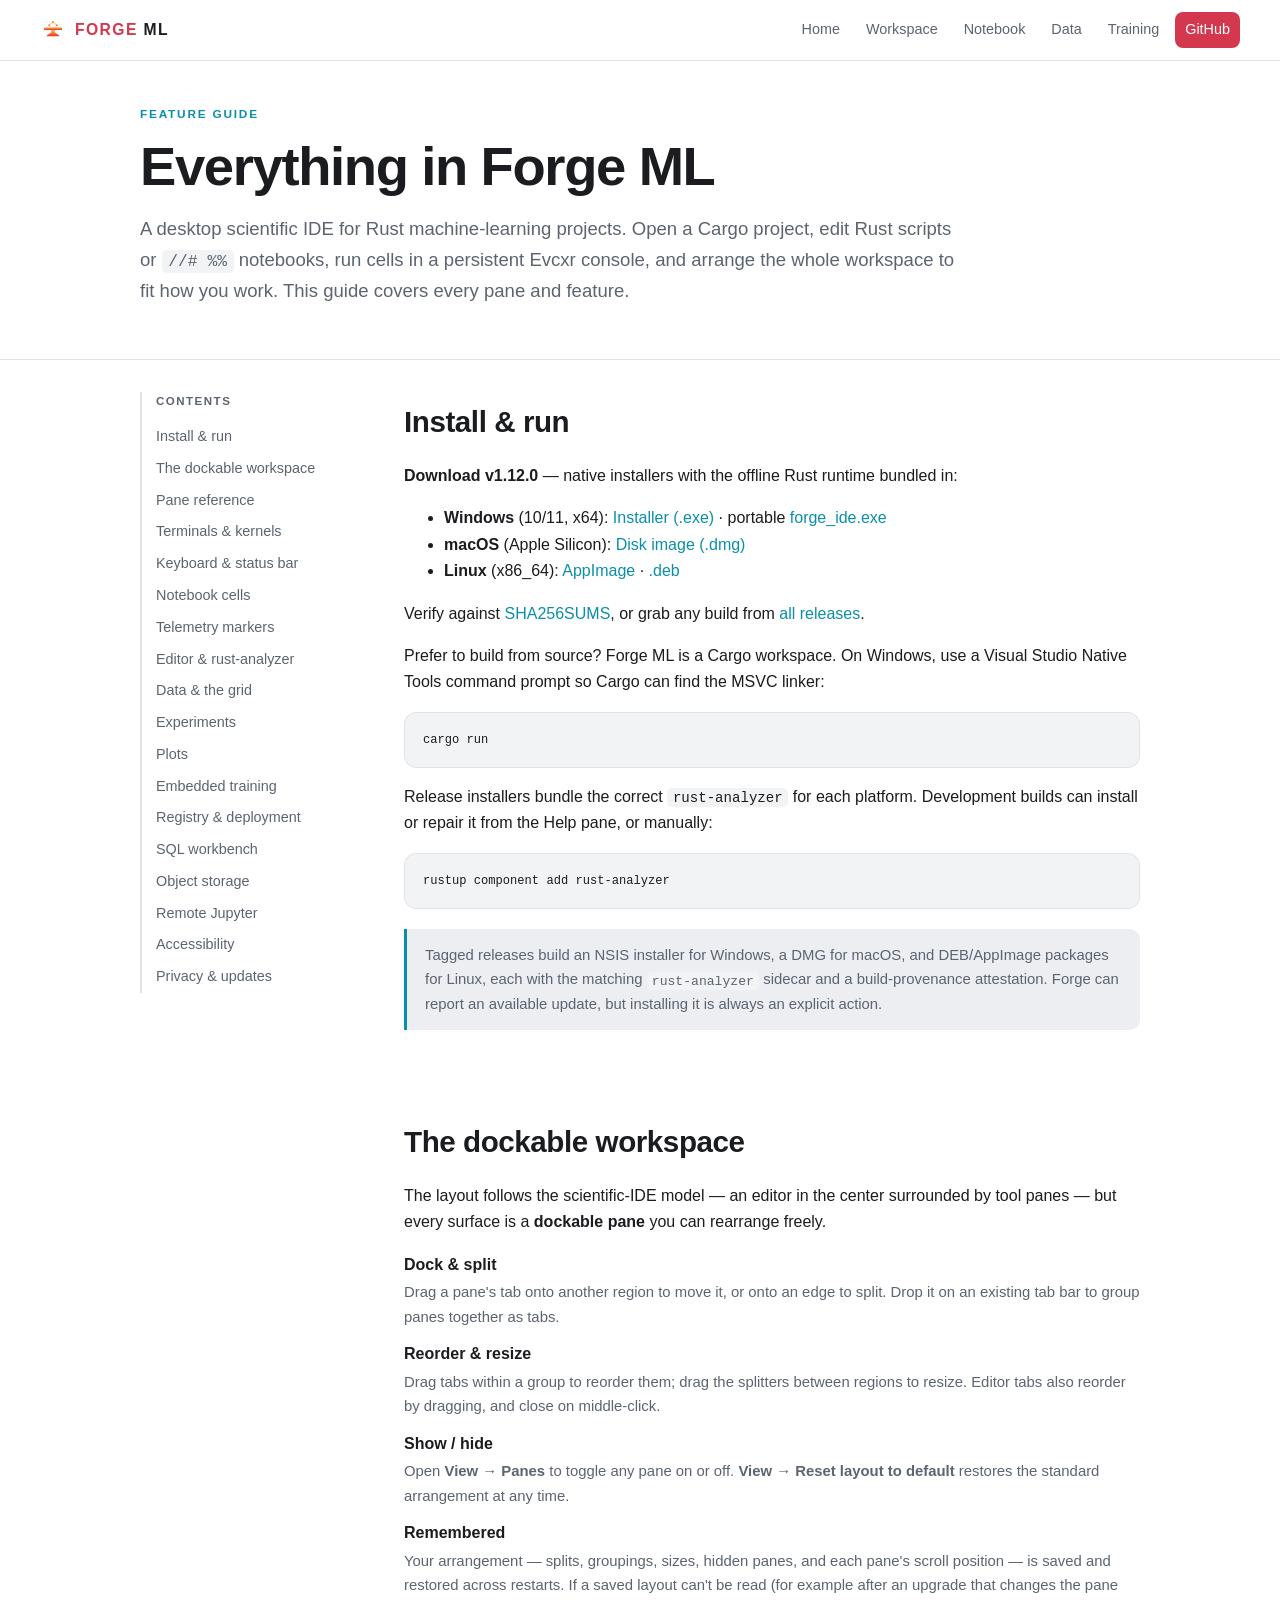
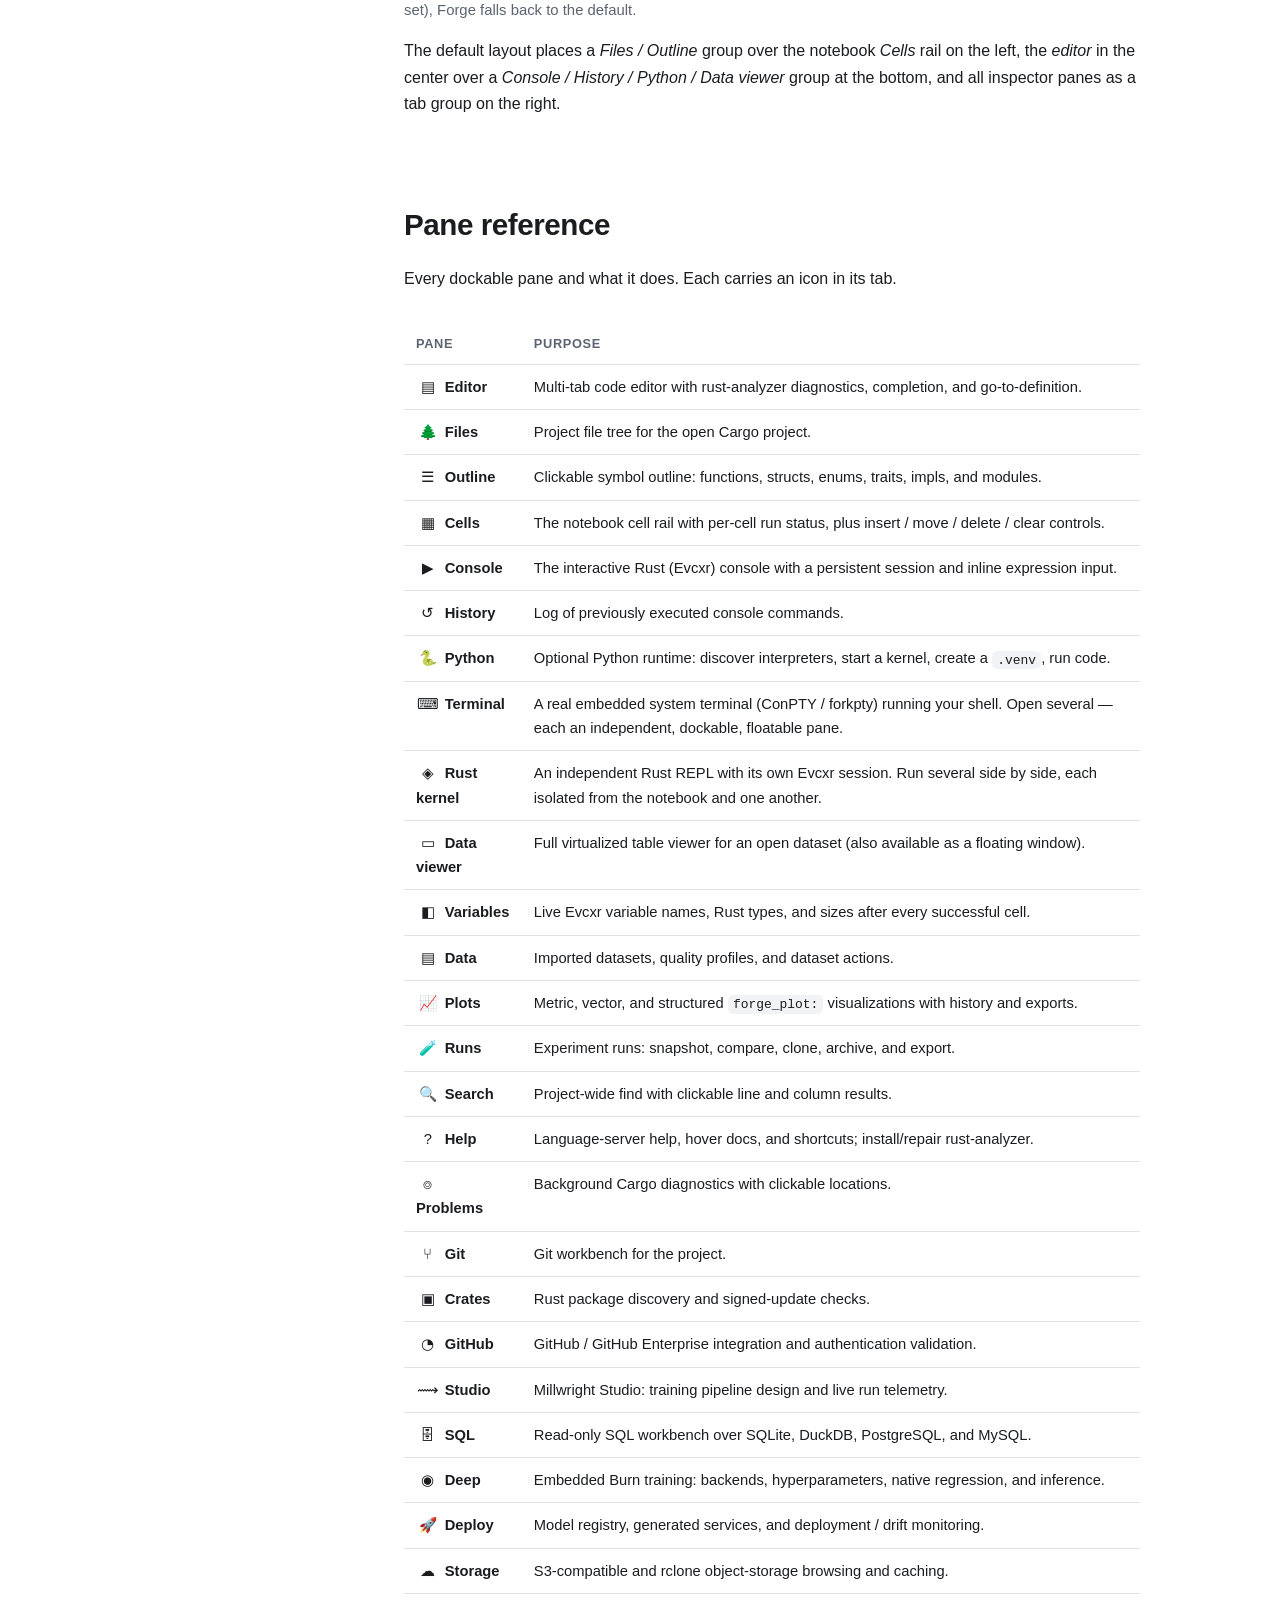
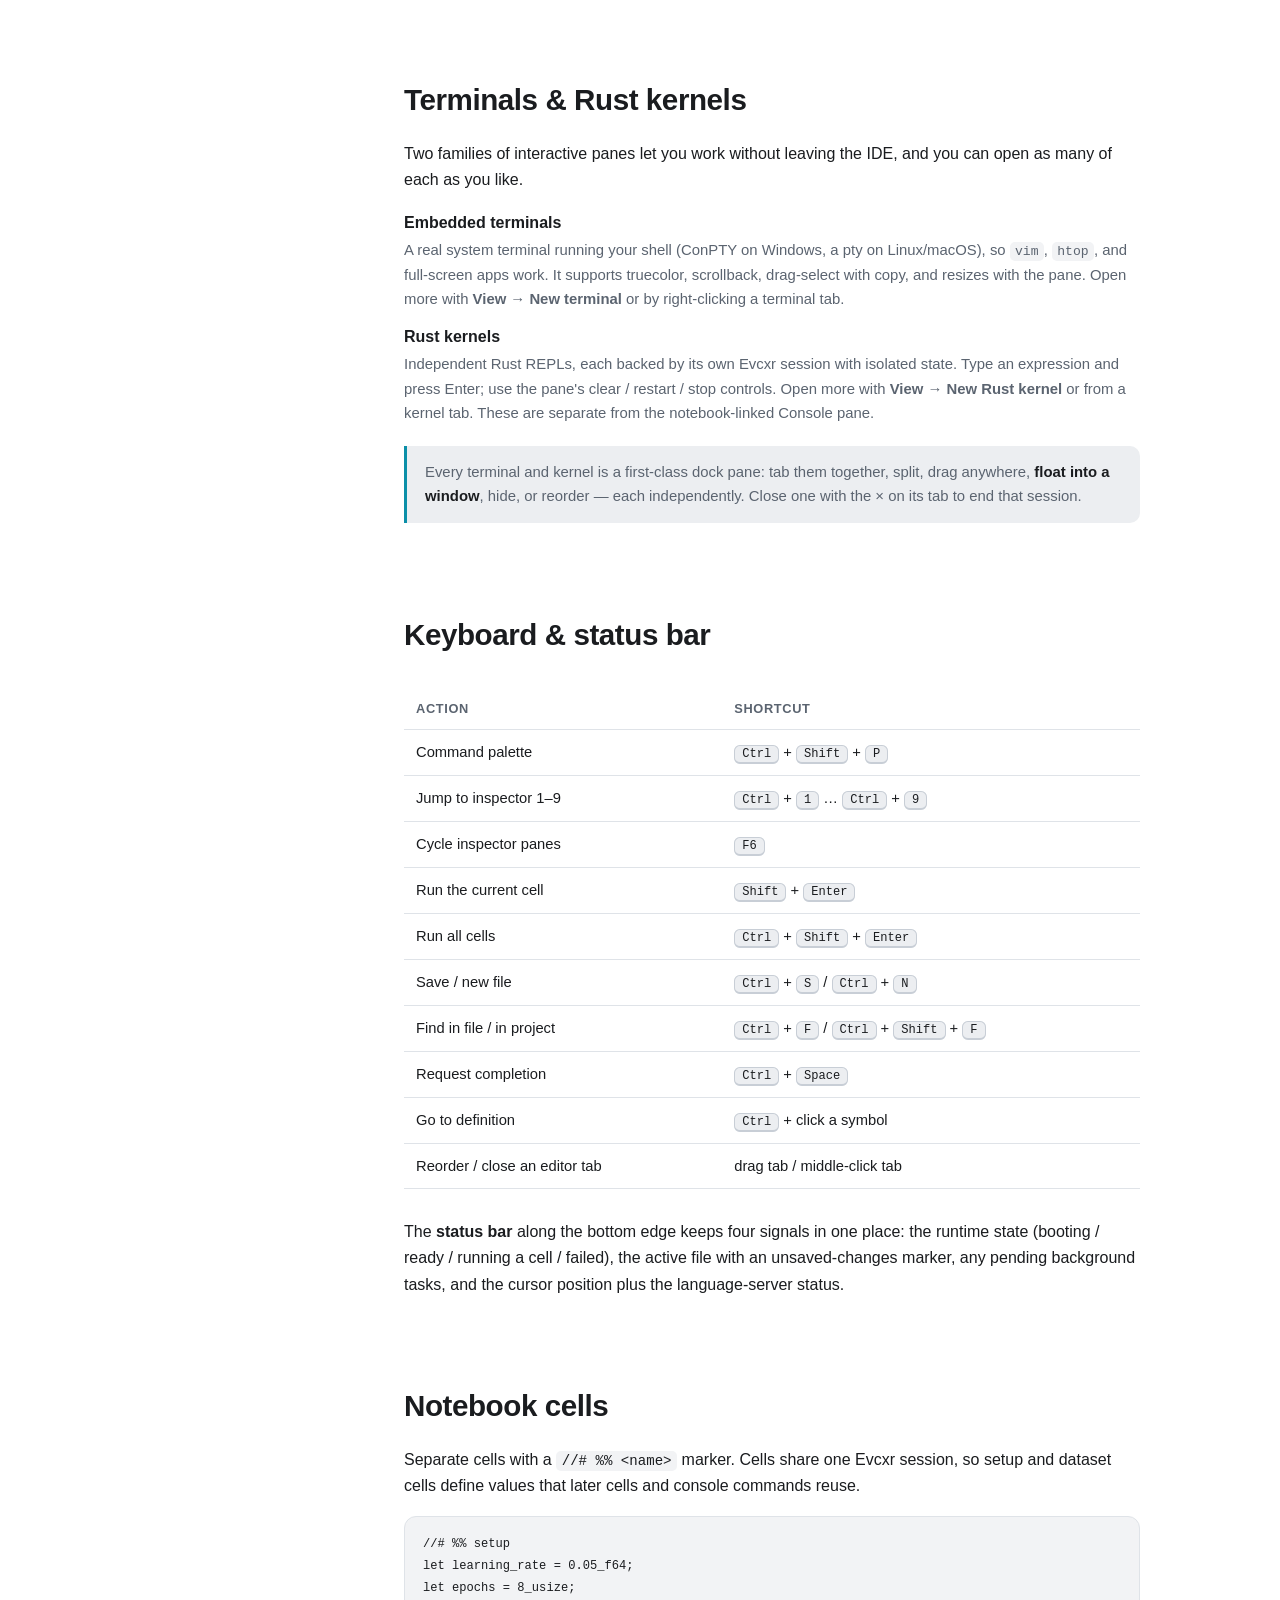
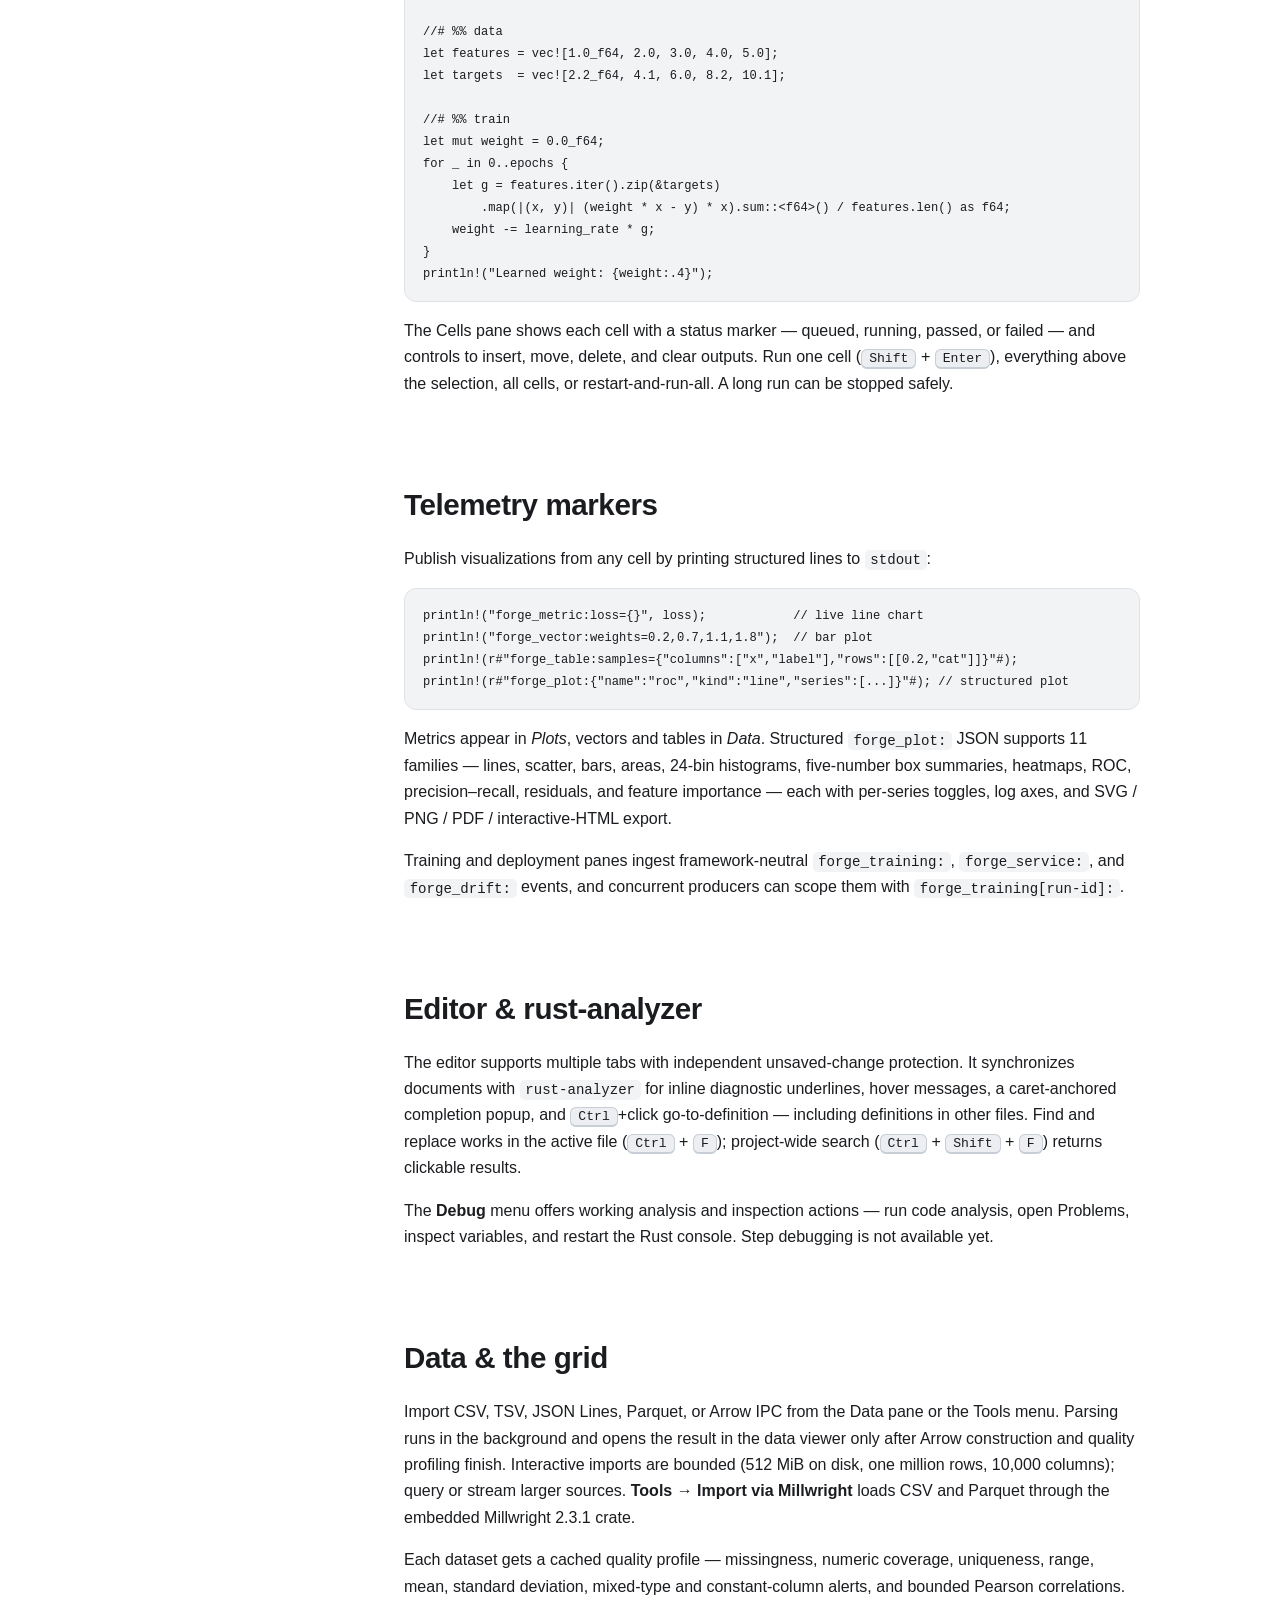
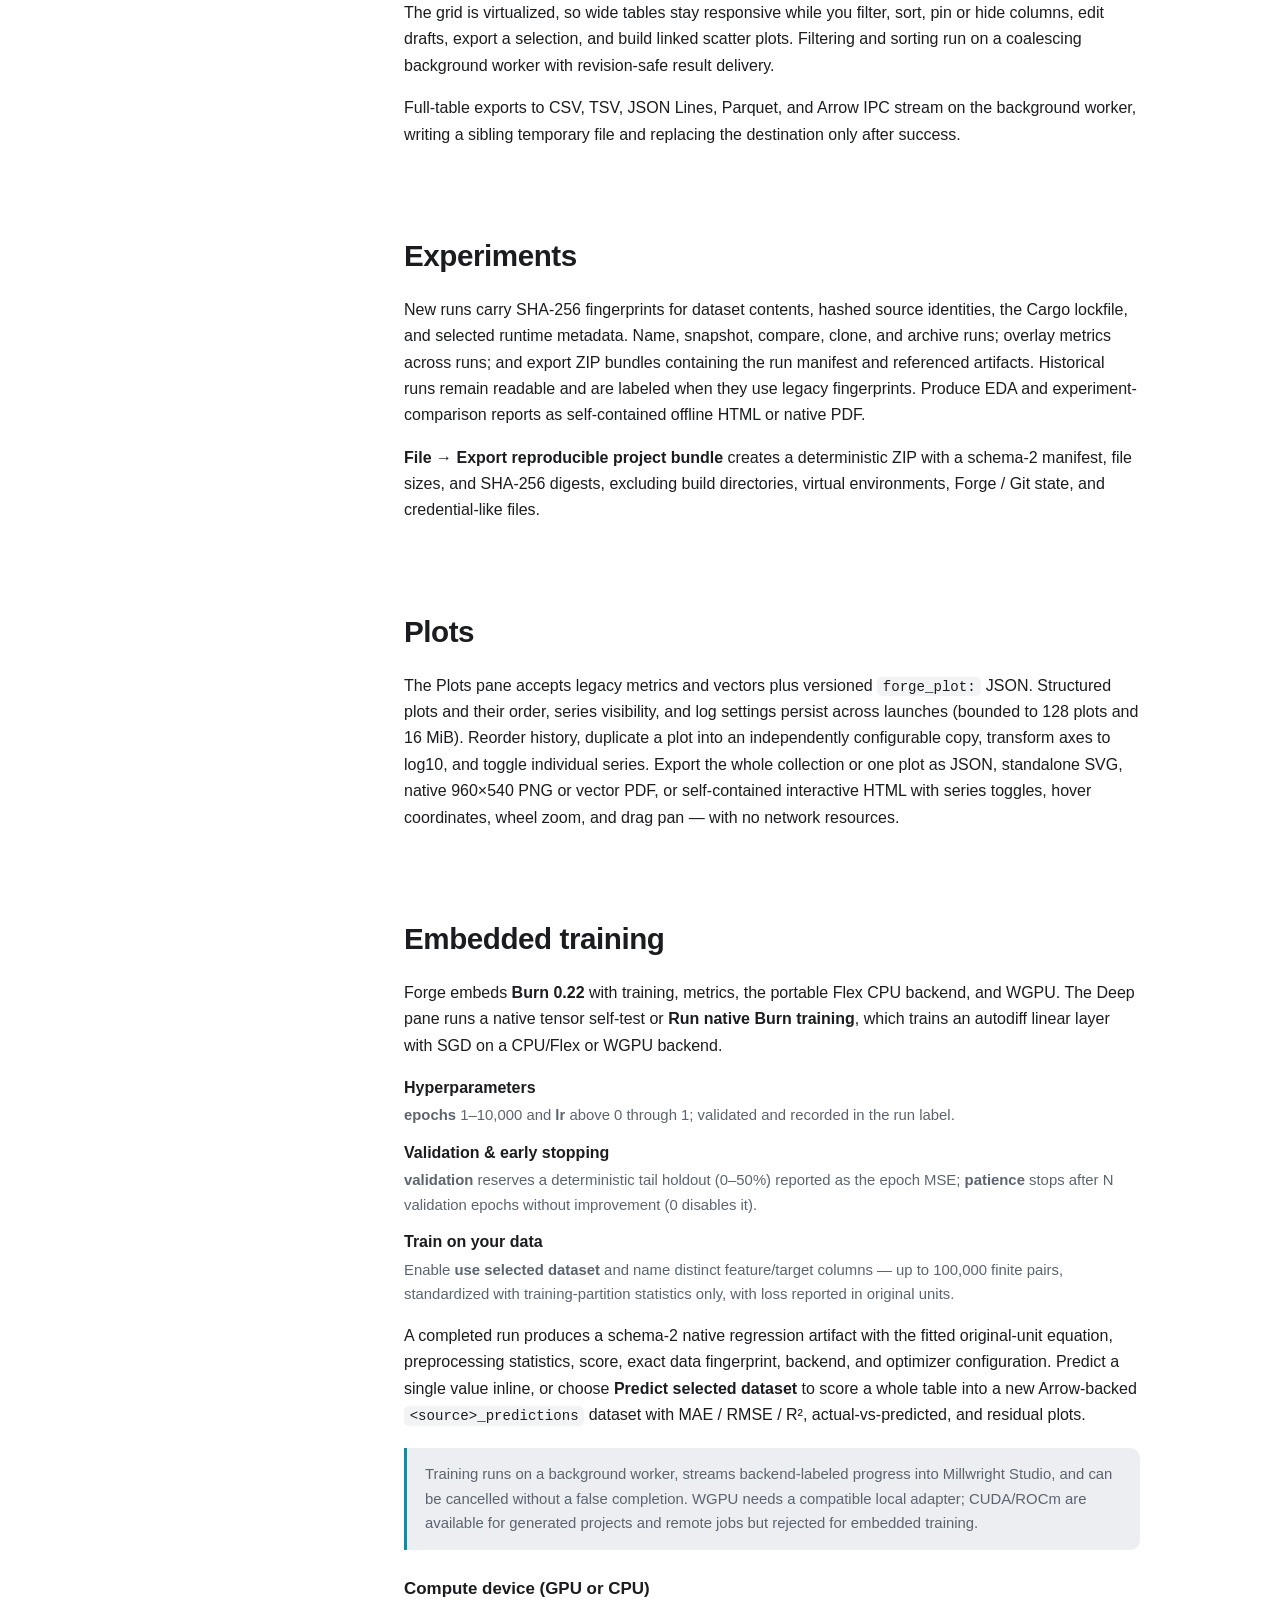
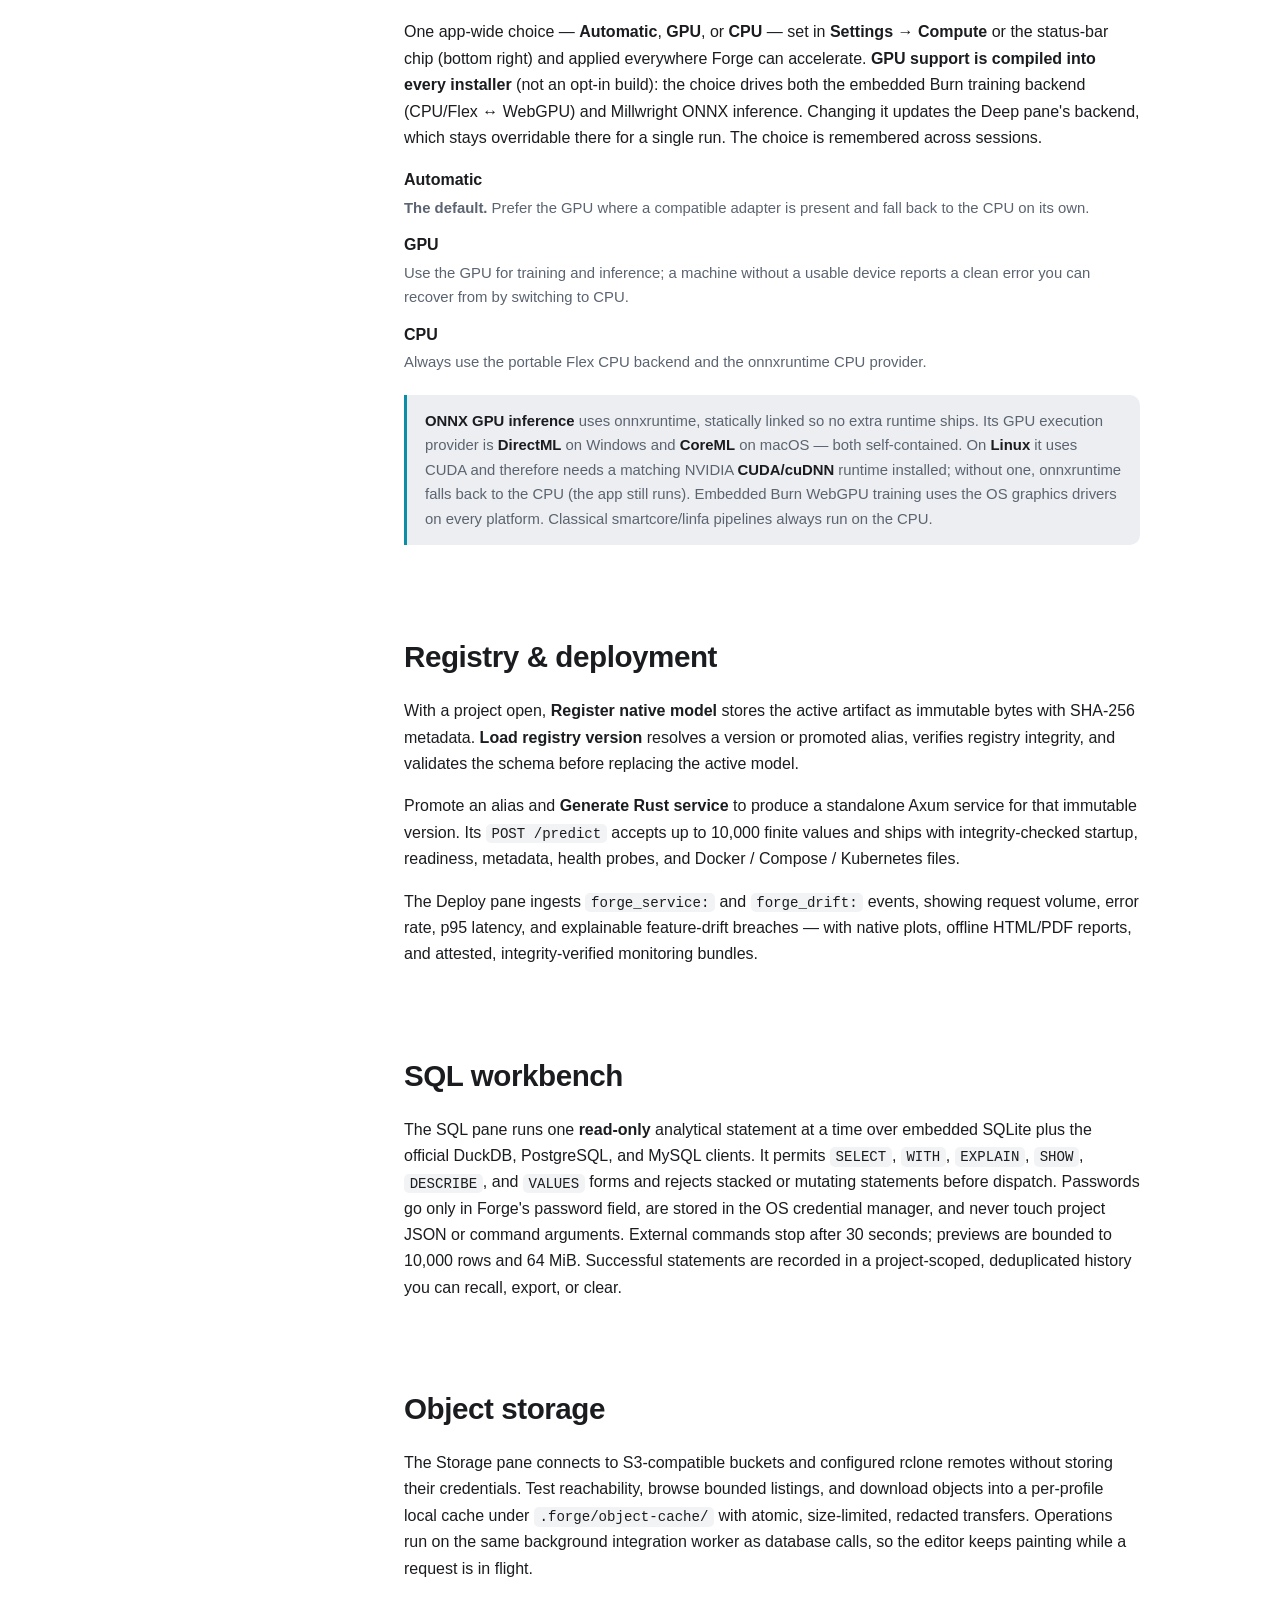
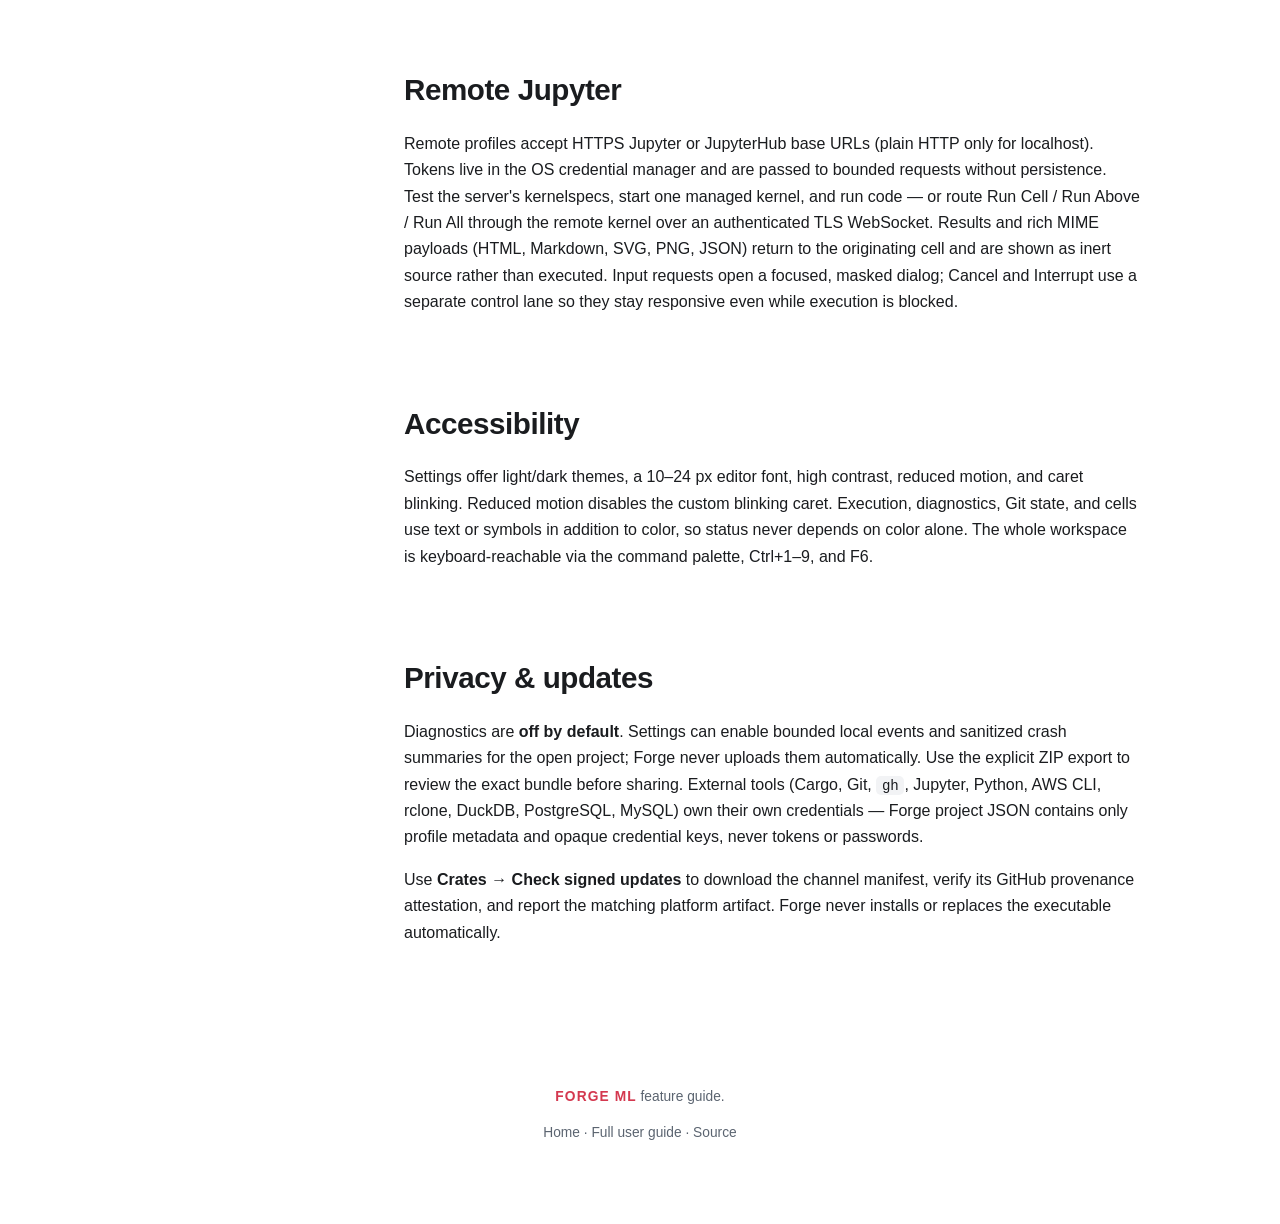
==== site/guide.html @ 7560aba8 "docs(site): point downloads at v1.12.0 assets Bump the download page and guide to the published v1.1" ====
<!DOCTYPE html>
<html lang="en">
<head>
<meta charset="utf-8">
<meta name="viewport" content="width=device-width, initial-scale=1">
<title>Forge ML — Feature Guide</title>
<meta name="description" content="A detailed guide to every Forge ML feature: the dockable workspace and panes, keyboard workflow, notebook cells, the editor, data & experiments, plots, embedded Burn training, native deployment, SQL, object storage, remote Jupyter, accessibility, and privacy.">
<link rel="icon" type="image/svg+xml" href="favicon.svg">
<link rel="alternate icon" href="favicon.ico">
<link rel="apple-touch-icon" href="favicon-256.png">
<link rel="stylesheet" href="styles.css">
</head>
<body>
<nav class="nav">
  <a class="brand" href="index.html" style="text-decoration:none"><img src="logo-mark.svg" alt="" width="26" height="26" style="vertical-align:-7px;margin-right:9px">FORGE <span>ML</span></a>
  <div class="links">
    <a href="index.html">Home</a>
    <a href="#workspace">Workspace</a>
    <a href="#notebook">Notebook</a>
    <a href="#data">Data</a>
    <a href="#train">Training</a>
    <a class="cta" href="https://github.com/mi7plus/forge-ml">GitHub</a>
  </div>
</nav>

<header class="hero" style="padding:44px 0 34px">
  <div class="wrap">
    <p class="eyebrow">Feature guide</p>
    <h1>Everything in Forge ML</h1>
    <p class="lede">A desktop scientific IDE for Rust machine-learning projects. Open a Cargo project,
    edit Rust scripts or <code>//# %%</code> notebooks, run cells in a persistent Evcxr console, and
    arrange the whole workspace to fit how you work. This guide covers every pane and feature.</p>
  </div>
</header>

<div class="wrap" style="padding-top:32px;padding-bottom:32px">
<div class="doc">
  <nav class="toc">
    <strong>Contents</strong>
    <a href="#install">Install &amp; run</a>
    <a href="#workspace">The dockable workspace</a>
    <a href="#panes">Pane reference</a>
    <a href="#terminals">Terminals &amp; kernels</a>
    <a href="#keys">Keyboard &amp; status bar</a>
    <a href="#notebook">Notebook cells</a>
    <a href="#telemetry">Telemetry markers</a>
    <a href="#editor">Editor &amp; rust-analyzer</a>
    <a href="#data">Data &amp; the grid</a>
    <a href="#experiments">Experiments</a>
    <a href="#plots">Plots</a>
    <a href="#train">Embedded training</a>
    <a href="#deploy">Registry &amp; deployment</a>
    <a href="#sql">SQL workbench</a>
    <a href="#storage">Object storage</a>
    <a href="#remote">Remote Jupyter</a>
    <a href="#a11y">Accessibility</a>
    <a href="#privacy">Privacy &amp; updates</a>
  </nav>

  <div class="body">
    <section id="install">
      <h2>Install &amp; run</h2>
      <p><strong>Download v1.12.0</strong> — native installers with the offline Rust runtime bundled in:</p>
      <ul>
        <li><strong>Windows</strong> (10/11, x64):
          <a href="https://github.com/mi7plus/forge-ml/releases/download/v1.12.0/forge_ide_1.12.0_x64-setup.exe">Installer&nbsp;(.exe)</a>
          · portable <a href="https://github.com/mi7plus/forge-ml/releases/download/v1.12.0/forge_ide.exe">forge_ide.exe</a></li>
        <li><strong>macOS</strong> (Apple Silicon):
          <a href="https://github.com/mi7plus/forge-ml/releases/download/v1.12.0/Forge.ML_1.12.0_aarch64.dmg">Disk image&nbsp;(.dmg)</a></li>
        <li><strong>Linux</strong> (x86_64):
          <a href="https://github.com/mi7plus/forge-ml/releases/download/v1.12.0/forge_ide_1.12.0_x86_64.AppImage">AppImage</a>
          · <a href="https://github.com/mi7plus/forge-ml/releases/download/v1.12.0/forge_ide_1.12.0_amd64.deb">.deb</a></li>
      </ul>
      <p>Verify against <a href="https://github.com/mi7plus/forge-ml/releases/download/v1.12.0/SHA256SUMS">SHA256SUMS</a>,
      or grab any build from <a href="https://github.com/mi7plus/forge-ml/releases/latest">all releases</a>.</p>
      <p>Prefer to build from source? Forge ML is a Cargo workspace. On Windows, use a Visual Studio Native
      Tools command prompt so Cargo can find the MSVC linker:</p>
<pre><code>cargo run</code></pre>
      <p>Release installers bundle the correct <code>rust-analyzer</code> for each platform. Development
      builds can install or repair it from the Help pane, or manually:</p>
<pre><code>rustup component add rust-analyzer</code></pre>
      <div class="note">Tagged releases build an NSIS installer for Windows, a DMG for macOS, and
      DEB/AppImage packages for Linux, each with the matching <code>rust-analyzer</code> sidecar and a
      build-provenance attestation. Forge can report an available update, but installing it is always an
      explicit action.</div>
    </section>

    <section id="workspace">
      <h2>The dockable workspace</h2>
      <p>The layout follows the scientific-IDE model — an editor in the center surrounded by tool panes —
      but every surface is a <strong>dockable pane</strong> you can rearrange freely.</p>
      <dl class="spec">
        <dt>Dock &amp; split</dt>
        <dd>Drag a pane's tab onto another region to move it, or onto an edge to split. Drop it on an
        existing tab bar to group panes together as tabs.</dd>
        <dt>Reorder &amp; resize</dt>
        <dd>Drag tabs within a group to reorder them; drag the splitters between regions to resize.
        Editor tabs also reorder by dragging, and close on middle-click.</dd>
        <dt>Show / hide</dt>
        <dd>Open <strong>View → Panes</strong> to toggle any pane on or off. <strong>View → Reset layout
        to default</strong> restores the standard arrangement at any time.</dd>
        <dt>Remembered</dt>
        <dd>Your arrangement — splits, groupings, sizes, hidden panes, and each pane's scroll position —
        is saved and restored across restarts. If a saved layout can't be read (for example after an
        upgrade that changes the pane set), Forge falls back to the default.</dd>
      </dl>
      <p>The default layout places a <em>Files / Outline</em> group over the notebook <em>Cells</em> rail
      on the left, the <em>editor</em> in the center over a <em>Console / History / Python / Data viewer</em>
      group at the bottom, and all inspector panes as a tab group on the right.</p>
    </section>

    <section id="panes">
      <h2>Pane reference</h2>
      <p>Every dockable pane and what it does. Each carries an icon in its tab.</p>
      <div class="table-scroll">
      <table>
        <thead><tr><th>Pane</th><th>Purpose</th></tr></thead>
        <tbody>
          <tr><td><span class="pane-ico">▤</span><strong>Editor</strong></td><td>Multi-tab code editor with rust-analyzer diagnostics, completion, and go-to-definition.</td></tr>
          <tr><td><span class="pane-ico">🌲</span><strong>Files</strong></td><td>Project file tree for the open Cargo project.</td></tr>
          <tr><td><span class="pane-ico">☰</span><strong>Outline</strong></td><td>Clickable symbol outline: functions, structs, enums, traits, impls, and modules.</td></tr>
          <tr><td><span class="pane-ico">▦</span><strong>Cells</strong></td><td>The notebook cell rail with per-cell run status, plus insert / move / delete / clear controls.</td></tr>
          <tr><td><span class="pane-ico">▶</span><strong>Console</strong></td><td>The interactive Rust (Evcxr) console with a persistent session and inline expression input.</td></tr>
          <tr><td><span class="pane-ico">↺</span><strong>History</strong></td><td>Log of previously executed console commands.</td></tr>
          <tr><td><span class="pane-ico">🐍</span><strong>Python</strong></td><td>Optional Python runtime: discover interpreters, start a kernel, create a <code>.venv</code>, run code.</td></tr>
          <tr><td><span class="pane-ico">⌨</span><strong>Terminal</strong></td><td>A real embedded system terminal (ConPTY / forkpty) running your shell. Open several — each an independent, dockable, floatable pane.</td></tr>
          <tr><td><span class="pane-ico">◈</span><strong>Rust kernel</strong></td><td>An independent Rust REPL with its own Evcxr session. Run several side by side, each isolated from the notebook and one another.</td></tr>
          <tr><td><span class="pane-ico">▭</span><strong>Data viewer</strong></td><td>Full virtualized table viewer for an open dataset (also available as a floating window).</td></tr>
          <tr><td><span class="pane-ico">◧</span><strong>Variables</strong></td><td>Live Evcxr variable names, Rust types, and sizes after every successful cell.</td></tr>
          <tr><td><span class="pane-ico">▤</span><strong>Data</strong></td><td>Imported datasets, quality profiles, and dataset actions.</td></tr>
          <tr><td><span class="pane-ico">📈</span><strong>Plots</strong></td><td>Metric, vector, and structured <code>forge_plot:</code> visualizations with history and exports.</td></tr>
          <tr><td><span class="pane-ico">🧪</span><strong>Runs</strong></td><td>Experiment runs: snapshot, compare, clone, archive, and export.</td></tr>
          <tr><td><span class="pane-ico">🔍</span><strong>Search</strong></td><td>Project-wide find with clickable line and column results.</td></tr>
          <tr><td><span class="pane-ico">?</span><strong>Help</strong></td><td>Language-server help, hover docs, and shortcuts; install/repair rust-analyzer.</td></tr>
          <tr><td><span class="pane-ico">⌾</span><strong>Problems</strong></td><td>Background Cargo diagnostics with clickable locations.</td></tr>
          <tr><td><span class="pane-ico">⑂</span><strong>Git</strong></td><td>Git workbench for the project.</td></tr>
          <tr><td><span class="pane-ico">▣</span><strong>Crates</strong></td><td>Rust package discovery and signed-update checks.</td></tr>
          <tr><td><span class="pane-ico">◔</span><strong>GitHub</strong></td><td>GitHub / GitHub Enterprise integration and authentication validation.</td></tr>
          <tr><td><span class="pane-ico">⟿</span><strong>Studio</strong></td><td>Millwright Studio: training pipeline design and live run telemetry.</td></tr>
          <tr><td><span class="pane-ico">🗄</span><strong>SQL</strong></td><td>Read-only SQL workbench over SQLite, DuckDB, PostgreSQL, and MySQL.</td></tr>
          <tr><td><span class="pane-ico">◉</span><strong>Deep</strong></td><td>Embedded Burn training: backends, hyperparameters, native regression, and inference.</td></tr>
          <tr><td><span class="pane-ico">🚀</span><strong>Deploy</strong></td><td>Model registry, generated services, and deployment / drift monitoring.</td></tr>
          <tr><td><span class="pane-ico">☁</span><strong>Storage</strong></td><td>S3-compatible and rclone object-storage browsing and caching.</td></tr>
        </tbody>
      </table>
      </div>
    </section>

    <section id="terminals">
      <h2>Terminals &amp; Rust kernels</h2>
      <p>Two families of interactive panes let you work without leaving the IDE, and you can open as many
      of each as you like.</p>
      <dl class="spec">
        <dt>Embedded terminals</dt>
        <dd>A real system terminal running your shell (ConPTY on Windows, a pty on Linux/macOS), so
        <code>vim</code>, <code>htop</code>, and full-screen apps work. It supports truecolor, scrollback,
        drag-select with copy, and resizes with the pane. Open more with <strong>View → New terminal</strong>
        or by right-clicking a terminal tab.</dd>
        <dt>Rust kernels</dt>
        <dd>Independent Rust REPLs, each backed by its own Evcxr session with isolated state. Type an
        expression and press Enter; use the pane's clear / restart / stop controls. Open more with
        <strong>View → New Rust kernel</strong> or from a kernel tab. These are separate from the
        notebook-linked Console pane.</dd>
      </dl>
      <div class="note">Every terminal and kernel is a first-class dock pane: tab them together, split,
      drag anywhere, <strong>float into a window</strong>, hide, or reorder — each independently. Close one
      with the × on its tab to end that session.</div>
    </section>

    <section id="keys">
      <h2>Keyboard &amp; status bar</h2>
      <div class="table-scroll">
      <table>
        <thead><tr><th>Action</th><th>Shortcut</th></tr></thead>
        <tbody>
          <tr><td>Command palette</td><td><kbd>Ctrl</kbd> + <kbd>Shift</kbd> + <kbd>P</kbd></td></tr>
          <tr><td>Jump to inspector 1–9</td><td><kbd>Ctrl</kbd> + <kbd>1</kbd> … <kbd>Ctrl</kbd> + <kbd>9</kbd></td></tr>
          <tr><td>Cycle inspector panes</td><td><kbd>F6</kbd></td></tr>
          <tr><td>Run the current cell</td><td><kbd>Shift</kbd> + <kbd>Enter</kbd></td></tr>
          <tr><td>Run all cells</td><td><kbd>Ctrl</kbd> + <kbd>Shift</kbd> + <kbd>Enter</kbd></td></tr>
          <tr><td>Save / new file</td><td><kbd>Ctrl</kbd> + <kbd>S</kbd> / <kbd>Ctrl</kbd> + <kbd>N</kbd></td></tr>
          <tr><td>Find in file / in project</td><td><kbd>Ctrl</kbd> + <kbd>F</kbd> / <kbd>Ctrl</kbd> + <kbd>Shift</kbd> + <kbd>F</kbd></td></tr>
          <tr><td>Request completion</td><td><kbd>Ctrl</kbd> + <kbd>Space</kbd></td></tr>
          <tr><td>Go to definition</td><td><kbd>Ctrl</kbd> + click a symbol</td></tr>
          <tr><td>Reorder / close an editor tab</td><td>drag tab / middle-click tab</td></tr>
        </tbody>
      </table>
      </div>
      <p>The <strong>status bar</strong> along the bottom edge keeps four signals in one place: the runtime
      state (booting / ready / running a cell / failed), the active file with an unsaved-changes marker,
      any pending background tasks, and the cursor position plus the language-server status.</p>
    </section>

    <section id="notebook">
      <h2>Notebook cells</h2>
      <p>Separate cells with a <code>//# %% &lt;name&gt;</code> marker. Cells share one Evcxr session, so setup
      and dataset cells define values that later cells and console commands reuse.</p>
<pre><code>//# %% setup
let learning_rate = 0.05_f64;
let epochs = 8_usize;

//# %% data
let features = vec![1.0_f64, 2.0, 3.0, 4.0, 5.0];
let targets  = vec![2.2_f64, 4.1, 6.0, 8.2, 10.1];

//# %% train
let mut weight = 0.0_f64;
for _ in 0..epochs {
    let g = features.iter().zip(&targets)
        .map(|(x, y)| (weight * x - y) * x).sum::&lt;f64&gt;() / features.len() as f64;
    weight -= learning_rate * g;
}
println!("Learned weight: {weight:.4}");</code></pre>
      <p>The Cells pane shows each cell with a status marker — queued, running, passed, or failed — and
      controls to insert, move, delete, and clear outputs. Run one cell (<kbd>Shift</kbd> + <kbd>Enter</kbd>),
      everything above the selection, all cells, or restart-and-run-all. A long run can be stopped safely.</p>
    </section>

    <section id="telemetry">
      <h2>Telemetry markers</h2>
      <p>Publish visualizations from any cell by printing structured lines to <code>stdout</code>:</p>
<pre><code>println!("forge_metric:loss={}", loss);            // live line chart
println!("forge_vector:weights=0.2,0.7,1.1,1.8");  // bar plot
println!(r#"forge_table:samples={"columns":["x","label"],"rows":[[0.2,"cat"]]}"#);
println!(r#"forge_plot:{"name":"roc","kind":"line","series":[...]}"#); // structured plot</code></pre>
      <p>Metrics appear in <em>Plots</em>, vectors and tables in <em>Data</em>. Structured
      <code>forge_plot:</code> JSON supports 11 families — lines, scatter, bars, areas, 24-bin histograms,
      five-number box summaries, heatmaps, ROC, precision–recall, residuals, and feature importance —
      each with per-series toggles, log axes, and SVG / PNG / PDF / interactive-HTML export.</p>
      <p>Training and deployment panes ingest framework-neutral <code>forge_training:</code>,
      <code>forge_service:</code>, and <code>forge_drift:</code> events, and concurrent producers can scope
      them with <code>forge_training[run-id]:</code>.</p>
    </section>

    <section id="editor">
      <h2>Editor &amp; rust-analyzer</h2>
      <p>The editor supports multiple tabs with independent unsaved-change protection. It synchronizes
      documents with <code>rust-analyzer</code> for inline diagnostic underlines, hover messages, a
      caret-anchored completion popup, and <kbd>Ctrl</kbd>+click go-to-definition — including definitions in
      other files. Find and replace works in the active file (<kbd>Ctrl</kbd> + <kbd>F</kbd>); project-wide
      search (<kbd>Ctrl</kbd> + <kbd>Shift</kbd> + <kbd>F</kbd>) returns clickable results.</p>
      <p>The <strong>Debug</strong> menu offers working analysis and inspection actions — run code analysis,
      open Problems, inspect variables, and restart the Rust console. Step debugging is not available yet.</p>
    </section>

    <section id="data">
      <h2>Data &amp; the grid</h2>
      <p>Import CSV, TSV, JSON Lines, Parquet, or Arrow IPC from the Data pane or the Tools menu. Parsing
      runs in the background and opens the result in the data viewer only after Arrow construction and
      quality profiling finish. Interactive imports are bounded (512&nbsp;MiB on disk, one million rows,
      10,000 columns); query or stream larger sources. <strong>Tools → Import via Millwright</strong> loads
      CSV and Parquet through the embedded Millwright 2.3.1 crate.</p>
      <p>Each dataset gets a cached quality profile — missingness, numeric coverage, uniqueness, range,
      mean, standard deviation, mixed-type and constant-column alerts, and bounded Pearson correlations.
      The grid is virtualized, so wide tables stay responsive while you filter, sort, pin or hide columns,
      edit drafts, export a selection, and build linked scatter plots. Filtering and sorting run on a
      coalescing background worker with revision-safe result delivery.</p>
      <p>Full-table exports to CSV, TSV, JSON Lines, Parquet, and Arrow IPC stream on the background worker,
      writing a sibling temporary file and replacing the destination only after success.</p>
    </section>

    <section id="experiments">
      <h2>Experiments</h2>
      <p>New runs carry SHA-256 fingerprints for dataset contents, hashed source identities, the Cargo
      lockfile, and selected runtime metadata. Name, snapshot, compare, clone, and archive runs; overlay
      metrics across runs; and export ZIP bundles containing the run manifest and referenced artifacts.
      Historical runs remain readable and are labeled when they use legacy fingerprints. Produce EDA and
      experiment-comparison reports as self-contained offline HTML or native PDF.</p>
      <p><strong>File → Export reproducible project bundle</strong> creates a deterministic ZIP with a
      schema-2 manifest, file sizes, and SHA-256 digests, excluding build directories, virtual environments,
      Forge / Git state, and credential-like files.</p>
    </section>

    <section id="plots">
      <h2>Plots</h2>
      <p>The Plots pane accepts legacy metrics and vectors plus versioned <code>forge_plot:</code> JSON.
      Structured plots and their order, series visibility, and log settings persist across launches (bounded
      to 128 plots and 16&nbsp;MiB). Reorder history, duplicate a plot into an independently configurable
      copy, transform axes to log10, and toggle individual series. Export the whole collection or one plot as
      JSON, standalone SVG, native 960×540 PNG or vector PDF, or self-contained interactive HTML with series
      toggles, hover coordinates, wheel zoom, and drag pan — with no network resources.</p>
    </section>

    <section id="train">
      <h2>Embedded training</h2>
      <p>Forge embeds <strong>Burn 0.22</strong> with training, metrics, the portable Flex CPU backend, and
      WGPU. The Deep pane runs a native tensor self-test or <strong>Run native Burn training</strong>, which
      trains an autodiff linear layer with SGD on a CPU/Flex or WGPU backend.</p>
      <dl class="spec">
        <dt>Hyperparameters</dt>
        <dd><strong>epochs</strong> 1–10,000 and <strong>lr</strong> above 0 through 1; validated and recorded in the run label.</dd>
        <dt>Validation &amp; early stopping</dt>
        <dd><strong>validation</strong> reserves a deterministic tail holdout (0–50%) reported as the epoch MSE; <strong>patience</strong> stops after N validation epochs without improvement (0 disables it).</dd>
        <dt>Train on your data</dt>
        <dd>Enable <strong>use selected dataset</strong> and name distinct feature/target columns — up to 100,000 finite pairs, standardized with training-partition statistics only, with loss reported in original units.</dd>
      </dl>
      <p>A completed run produces a schema-2 native regression artifact with the fitted original-unit
      equation, preprocessing statistics, score, exact data fingerprint, backend, and optimizer
      configuration. Predict a single value inline, or choose <strong>Predict selected dataset</strong> to
      score a whole table into a new Arrow-backed <code>&lt;source&gt;_predictions</code> dataset with
      MAE / RMSE / R², actual-vs-predicted, and residual plots.</p>
      <div class="note">Training runs on a background worker, streams backend-labeled progress into Millwright
      Studio, and can be cancelled without a false completion. WGPU needs a compatible local adapter;
      CUDA/ROCm are available for generated projects and remote jobs but rejected for embedded training.</div>

      <h3 id="compute">Compute device (GPU or CPU)</h3>
      <p>One app-wide choice — <strong>Automatic</strong>, <strong>GPU</strong>, or <strong>CPU</strong> —
      set in <strong>Settings → Compute</strong> or the status-bar chip (bottom right) and applied everywhere
      Forge can accelerate. <strong>GPU support is compiled into every installer</strong> (not an opt-in
      build): the choice drives both the embedded Burn training backend (CPU/Flex ↔ WebGPU) and Millwright
      ONNX inference. Changing it updates the Deep pane's backend, which stays overridable there for a single
      run. The choice is remembered across sessions.</p>
      <dl class="spec">
        <dt>Automatic</dt>
        <dd><strong>The default.</strong> Prefer the GPU where a compatible adapter is present and fall back to the CPU on its own.</dd>
        <dt>GPU</dt>
        <dd>Use the GPU for training and inference; a machine without a usable device reports a clean error you can recover from by switching to CPU.</dd>
        <dt>CPU</dt>
        <dd>Always use the portable Flex CPU backend and the onnxruntime CPU provider.</dd>
      </dl>
      <div class="note"><strong>ONNX GPU inference</strong> uses onnxruntime, statically linked so no extra
      runtime ships. Its GPU execution provider is <strong>DirectML</strong> on Windows and
      <strong>CoreML</strong> on macOS — both self-contained. On <strong>Linux</strong> it uses CUDA and
      therefore needs a matching NVIDIA <strong>CUDA/cuDNN</strong> runtime installed; without one,
      onnxruntime falls back to the CPU (the app still runs). Embedded Burn WebGPU training uses the OS
      graphics drivers on every platform. Classical smartcore/linfa pipelines always run on the CPU.</div>
    </section>

    <section id="deploy">
      <h2>Registry &amp; deployment</h2>
      <p>With a project open, <strong>Register native model</strong> stores the active artifact as immutable
      bytes with SHA-256 metadata. <strong>Load registry version</strong> resolves a version or promoted alias,
      verifies registry integrity, and validates the schema before replacing the active model.</p>
      <p>Promote an alias and <strong>Generate Rust service</strong> to produce a standalone Axum service for
      that immutable version. Its <code>POST /predict</code> accepts up to 10,000 finite values and ships with
      integrity-checked startup, readiness, metadata, health probes, and Docker / Compose / Kubernetes files.</p>
      <p>The Deploy pane ingests <code>forge_service:</code> and <code>forge_drift:</code> events, showing
      request volume, error rate, p95 latency, and explainable feature-drift breaches — with native plots,
      offline HTML/PDF reports, and attested, integrity-verified monitoring bundles.</p>
    </section>

    <section id="sql">
      <h2>SQL workbench</h2>
      <p>The SQL pane runs one <strong>read-only</strong> analytical statement at a time over embedded SQLite
      plus the official DuckDB, PostgreSQL, and MySQL clients. It permits <code>SELECT</code>, <code>WITH</code>,
      <code>EXPLAIN</code>, <code>SHOW</code>, <code>DESCRIBE</code>, and <code>VALUES</code> forms and rejects
      stacked or mutating statements before dispatch. Passwords go only in Forge's password field, are stored
      in the OS credential manager, and never touch project JSON or command arguments. External commands stop
      after 30 seconds; previews are bounded to 10,000 rows and 64&nbsp;MiB. Successful statements are recorded
      in a project-scoped, deduplicated history you can recall, export, or clear.</p>
    </section>

    <section id="storage">
      <h2>Object storage</h2>
      <p>The Storage pane connects to S3-compatible buckets and configured rclone remotes without storing
      their credentials. Test reachability, browse bounded listings, and download objects into a per-profile
      local cache under <code>.forge/object-cache/</code> with atomic, size-limited, redacted transfers.
      Operations run on the same background integration worker as database calls, so the editor keeps painting
      while a request is in flight.</p>
    </section>

    <section id="remote">
      <h2>Remote Jupyter</h2>
      <p>Remote profiles accept HTTPS Jupyter or JupyterHub base URLs (plain HTTP only for localhost). Tokens
      live in the OS credential manager and are passed to bounded requests without persistence. Test the
      server's kernelspecs, start one managed kernel, and run code — or route Run Cell / Run Above / Run All
      through the remote kernel over an authenticated TLS WebSocket. Results and rich MIME payloads (HTML,
      Markdown, SVG, PNG, JSON) return to the originating cell and are shown as inert source rather than
      executed. Input requests open a focused, masked dialog; Cancel and Interrupt use a separate control lane
      so they stay responsive even while execution is blocked.</p>
    </section>

    <section id="a11y">
      <h2>Accessibility</h2>
      <p>Settings offer light/dark themes, a 10–24&nbsp;px editor font, high contrast, reduced motion, and
      caret blinking. Reduced motion disables the custom blinking caret. Execution, diagnostics, Git state,
      and cells use text or symbols in addition to color, so status never depends on color alone. The whole
      workspace is keyboard-reachable via the command palette, Ctrl+1–9, and F6.</p>
    </section>

    <section id="privacy">
      <h2>Privacy &amp; updates</h2>
      <p>Diagnostics are <strong>off by default</strong>. Settings can enable bounded local events and
      sanitized crash summaries for the open project; Forge never uploads them automatically. Use the explicit
      ZIP export to review the exact bundle before sharing. External tools (Cargo, Git, <code>gh</code>,
      Jupyter, Python, AWS CLI, rclone, DuckDB, PostgreSQL, MySQL) own their own credentials — Forge project
      JSON contains only profile metadata and opaque credential keys, never tokens or passwords.</p>
      <p>Use <strong>Crates → Check signed updates</strong> to download the channel manifest, verify its
      GitHub provenance attestation, and report the matching platform artifact. Forge never installs or
      replaces the executable automatically.</p>
    </section>
  </div>
</div>
</div>

<footer>
  <p><span class="brand">FORGE ML</span> feature guide.</p>
  <p><a href="index.html">Home</a> · <a href="https://github.com/mi7plus/forge-ml/blob/main/docs/USER_GUIDE.md">Full user guide</a> · <a href="https://github.com/mi7plus/forge-ml">Source</a></p>
</footer>
</body>
</html>
---- site/styles.css ----
/* Forge ML site — shared styles. Theme-aware via prefers-color-scheme. */
:root {
  --bg: #ffffff;
  --bg-tint: #fbfbfd;
  --surface: #f6f7f9;
  --surface-2: #eceef1;
  --text: #1a1c1f;
  --muted: #5b6470;
  --border: #dfe3e8;
  --border-strong: #c8ced6;
  --red: #d4384f;
  --red-soft: rgba(212, 56, 79, .1);
  --cyan: #0b8fa8;
  --green: #2e9d60;
  --ember: #c4772c;
  --violet: #6b5bd2;
  --code-bg: #f2f3f5;
  --shadow-sm: 0 1px 2px rgba(16, 24, 40, .06), 0 1px 3px rgba(16, 24, 40, .05);
  --shadow: 0 1px 2px rgba(16, 24, 40, .06), 0 12px 28px rgba(16, 24, 40, .08);
  --shadow-lg: 0 24px 60px rgba(16, 24, 40, .14);
  --maxw: 1080px;
  --radius: 14px;
}
@media (prefers-color-scheme: dark) {
  :root {
    --bg: #0d0f12;
    --bg-tint: #101318;
    --surface: #16191d;
    --surface-2: #1d2126;
    --text: #e8eaed;
    --muted: #9aa4b0;
    --border: #262b31;
    --border-strong: #333a42;
    --red: #ff5c60;
    --red-soft: rgba(255, 92, 96, .12);
    --cyan: #33c4dd;
    --green: #45c07d;
    --ember: #e0954a;
    --violet: #9a8cf0;
    --code-bg: #14171b;
    --shadow-sm: 0 1px 2px rgba(0, 0, 0, .4);
    --shadow: 0 1px 2px rgba(0, 0, 0, .4), 0 14px 34px rgba(0, 0, 0, .38);
    --shadow-lg: 0 30px 70px rgba(0, 0, 0, .5);
  }
}
* { box-sizing: border-box; }
html { scroll-behavior: smooth; }
body {
  margin: 0;
  background:
    radial-gradient(1200px 600px at 82% -8%, var(--red-soft), transparent 60%),
    var(--bg);
  color: var(--text);
  font: 16px/1.65 -apple-system, BlinkMacSystemFont, "Segoe UI", Roboto, Helvetica, Arial, sans-serif;
  -webkit-font-smoothing: antialiased;
  text-rendering: optimizeLegibility;
}
a { color: var(--cyan); text-decoration: none; }
a:hover { text-decoration: underline; }
code, pre, kbd { font-family: "SF Mono", "Cascadia Code", "JetBrains Mono", Consolas, monospace; }
code { background: var(--code-bg); padding: .12em .4em; border-radius: 5px; font-size: .88em; }
pre {
  background: var(--code-bg);
  border: 1px solid var(--border);
  border-radius: 12px;
  padding: 16px 18px;
  overflow-x: auto;
  font-size: .86rem;
  line-height: 1.6;
}
pre code { background: none; padding: 0; }
::selection { background: var(--red-soft); }

/* Top nav */
.nav {
  position: sticky; top: 0; z-index: 20;
  display: flex; align-items: center; gap: 20px;
  padding: 12px clamp(16px, 5vw, 40px);
  background: color-mix(in srgb, var(--bg) 82%, transparent);
  backdrop-filter: saturate(1.6) blur(10px);
  border-bottom: 1px solid var(--border);
}
.nav .brand { font-weight: 800; letter-spacing: .09em; color: var(--red); font-size: .98rem; }
.nav .brand span { color: var(--text); }
.nav .links { margin-left: auto; display: flex; gap: 6px; flex-wrap: wrap; align-items: center; }
.nav .links a { color: var(--muted); font-size: .9rem; padding: 6px 10px; border-radius: 8px; }
.nav .links a:hover { color: var(--text); background: var(--surface); text-decoration: none; }
.nav .links a.cta { color: #fff; background: var(--red); }
.nav .links a.cta:hover { filter: brightness(1.07); color: #fff; }

/* Layout */
.wrap { max-width: var(--maxw); margin: 0 auto; padding: 0 clamp(16px, 5vw, 40px); }
section { padding: 60px 0; border-bottom: 1px solid var(--border); }
section:last-of-type { border-bottom: 0; }
h1 { font-size: clamp(2.1rem, 5.4vw, 3.4rem); line-height: 1.05; letter-spacing: -.025em; margin: 0 0 .35em; }
h2 { font-size: clamp(1.5rem, 3vw, 1.85rem); letter-spacing: -.015em; margin: 0 0 .5em; }
h3 { font-size: 1.06rem; margin: 1.5em 0 .4em; }
.lede { font-size: 1.16rem; color: var(--muted); max-width: 44em; }
.eyebrow { text-transform: uppercase; letter-spacing: .15em; font-size: .74rem; font-weight: 700; color: var(--cyan); margin: 0 0 14px; }

/* Hero */
.hero { padding: clamp(48px, 8vw, 88px) 0 56px; border-bottom: 1px solid var(--border); }
.hero-grid { display: grid; grid-template-columns: 1.05fr 1fr; gap: clamp(28px, 5vw, 56px); align-items: center; }
.hero-grid > * { min-width: 0; }
@media (max-width: 880px) { .hero-grid { grid-template-columns: 1fr; } }
.hero .badges { display: flex; gap: 8px; flex-wrap: wrap; margin: 22px 0 28px; }
.chip { font-size: .78rem; color: var(--muted); border: 1px solid var(--border); background: var(--surface); padding: 5px 11px; border-radius: 999px; white-space: nowrap; }
.cta { display: flex; gap: 12px; flex-wrap: wrap; }
.btn { display: inline-flex; align-items: center; gap: 8px; padding: 11px 20px; border-radius: 10px; font-weight: 600; font-size: .95rem; border: 1px solid transparent; transition: transform .06s ease; }
.btn:active { transform: translateY(1px); }
.btn.primary { background: var(--red); color: #fff; box-shadow: var(--shadow-sm); }
.btn.primary:hover { filter: brightness(1.07); text-decoration: none; }
.btn.ghost { border-color: var(--border-strong); color: var(--text); background: var(--surface); }
.btn.ghost:hover { border-color: var(--cyan); text-decoration: none; }

/* Workspace mockup (hero visual) */
.mockup {
  border: 1px solid var(--border-strong); border-radius: var(--radius);
  background: var(--surface); box-shadow: var(--shadow-lg); overflow: hidden;
}
.mockup .titlebar { display: flex; align-items: center; gap: 7px; padding: 9px 12px; border-bottom: 1px solid var(--border); background: var(--surface-2); }
.mockup .dot { width: 10px; height: 10px; border-radius: 50%; background: var(--border-strong); }
.mockup .tb-title { margin-left: 8px; font-size: .72rem; color: var(--muted); letter-spacing: .08em; }
.mockup svg { display: block; width: 100%; height: auto; }

/* Section tint helper */
.tinted { background: var(--bg-tint); }

/* Feature grid */
.grid { display: grid; grid-template-columns: repeat(auto-fit, minmax(240px, 1fr)); gap: 18px; margin-top: 28px; }
.card {
  background: var(--surface); border: 1px solid var(--border); border-radius: var(--radius);
  padding: 22px; box-shadow: var(--shadow-sm); transition: border-color .15s ease, transform .12s ease;
}
.card:hover { border-color: var(--border-strong); transform: translateY(-2px); }
.card h3 { margin: 0 0 6px; font-size: 1.02rem; }
.card p { margin: 0; color: var(--muted); font-size: .92rem; }
.card .ico { display: inline-flex; align-items: center; justify-content: center; width: 34px; height: 34px; border-radius: 9px; background: var(--red-soft); color: var(--red); font-size: 1.15rem; margin-bottom: 12px; }

/* Screenshot gallery */
.shots { display: grid; grid-template-columns: repeat(auto-fit, minmax(300px, 1fr)); gap: 18px; margin-top: 28px; }
.shot {
  margin: 0; background: var(--surface); border: 1px solid var(--border); border-radius: var(--radius);
  overflow: hidden; box-shadow: var(--shadow-sm); transition: border-color .15s ease, transform .12s ease;
}
.shot:hover { border-color: var(--border-strong); transform: translateY(-2px); }
.shot img { display: block; width: 100%; height: auto; aspect-ratio: 16 / 10; object-fit: cover; background: var(--surface-2); border-bottom: 1px solid var(--border); }
.shot.pending img { display: none; }
.shot.pending::before {
  content: "\25F2  screenshot coming soon"; display: flex; align-items: center; justify-content: center;
  aspect-ratio: 16 / 10; color: var(--muted); font-size: .86rem; letter-spacing: .04em; border-bottom: 1px solid var(--border);
  background: repeating-linear-gradient(135deg, var(--surface-2), var(--surface-2) 11px, var(--surface) 11px, var(--surface) 22px);
}
.shot figcaption { display: flex; flex-direction: column; gap: 2px; padding: 12px 16px; font-weight: 600; font-size: .95rem; }
.shot figcaption span { font-weight: 400; color: var(--muted); font-size: .84rem; }

/* Split feature rows */
.rows { display: grid; gap: 18px; margin-top: 26px; }
.row2 { display: grid; grid-template-columns: 200px 1fr; gap: 20px; align-items: start; padding: 18px; border: 1px solid var(--border); border-radius: var(--radius); background: var(--surface); }
@media (max-width: 640px) { .row2 { grid-template-columns: 1fr; } }
.row2 .rk { font-weight: 700; font-size: 1rem; }
.row2 .rk .tag { display: inline-block; margin-top: 8px; font-size: .7rem; letter-spacing: .1em; text-transform: uppercase; color: var(--cyan); }
.row2 p { margin: 0; color: var(--muted); font-size: .93rem; }

/* Callout */
.note { background: var(--surface-2); border-left: 3px solid var(--cyan); border-radius: 0 10px 10px 0; padding: 14px 18px; margin: 20px 0; color: var(--muted); font-size: .93rem; }
.note strong { color: var(--text); }

/* Tables */
table { width: 100%; border-collapse: collapse; margin: 14px 0; font-size: .92rem; }
.table-scroll { overflow-x: auto; }
th, td { text-align: left; padding: 10px 12px; border-bottom: 1px solid var(--border); vertical-align: top; }
thead th { color: var(--muted); font-weight: 600; font-size: .8rem; text-transform: uppercase; letter-spacing: .05em; }
tbody tr:hover { background: var(--surface); }
kbd { background: var(--surface-2); border: 1px solid var(--border-strong); border-bottom-width: 2px; border-radius: 6px; padding: 1px 7px; font-size: .82em; white-space: nowrap; color: var(--text); }
.pane-ico { display: inline-block; width: 1.6em; text-align: center; margin-right: .35em; }

/* Guide layout with sticky TOC */
.doc { display: grid; grid-template-columns: 220px minmax(0, 1fr); gap: 44px; align-items: start; }
.doc > * { min-width: 0; }
.doc .body { min-width: 0; }
@media (max-width: 900px) {
  .doc { grid-template-columns: minmax(0, 1fr); }
  .doc .toc { position: static; border-left: 0; border-bottom: 1px solid var(--border); padding: 0 0 12px; margin-bottom: 8px; }
}
.doc .toc {
  position: sticky; top: 74px; align-self: start;
  font-size: .9rem; border-left: 2px solid var(--border); padding-left: 14px;
}
.doc .toc strong { display: block; font-size: .72rem; text-transform: uppercase; letter-spacing: .13em; color: var(--muted); margin: 0 0 10px; }
.doc .toc a { display: block; color: var(--muted); padding: 4px 0; }
.doc .toc a:hover { color: var(--text); text-decoration: none; }
.doc .body > section { border: 0; padding: 34px 0; scroll-margin-top: 76px; }
.doc .body > section:first-child { padding-top: 6px; }

/* Definition list */
dl.spec { margin: 12px 0; }
dl.spec dt { font-weight: 600; margin-top: 12px; }
dl.spec dd { margin: 2px 0 0; color: var(--muted); font-size: .93rem; }

footer { color: var(--muted); font-size: .86rem; padding: 44px 0 64px; text-align: center; }
footer a { color: var(--muted); }
footer .brand { color: var(--red); font-weight: 800; letter-spacing: .08em; }
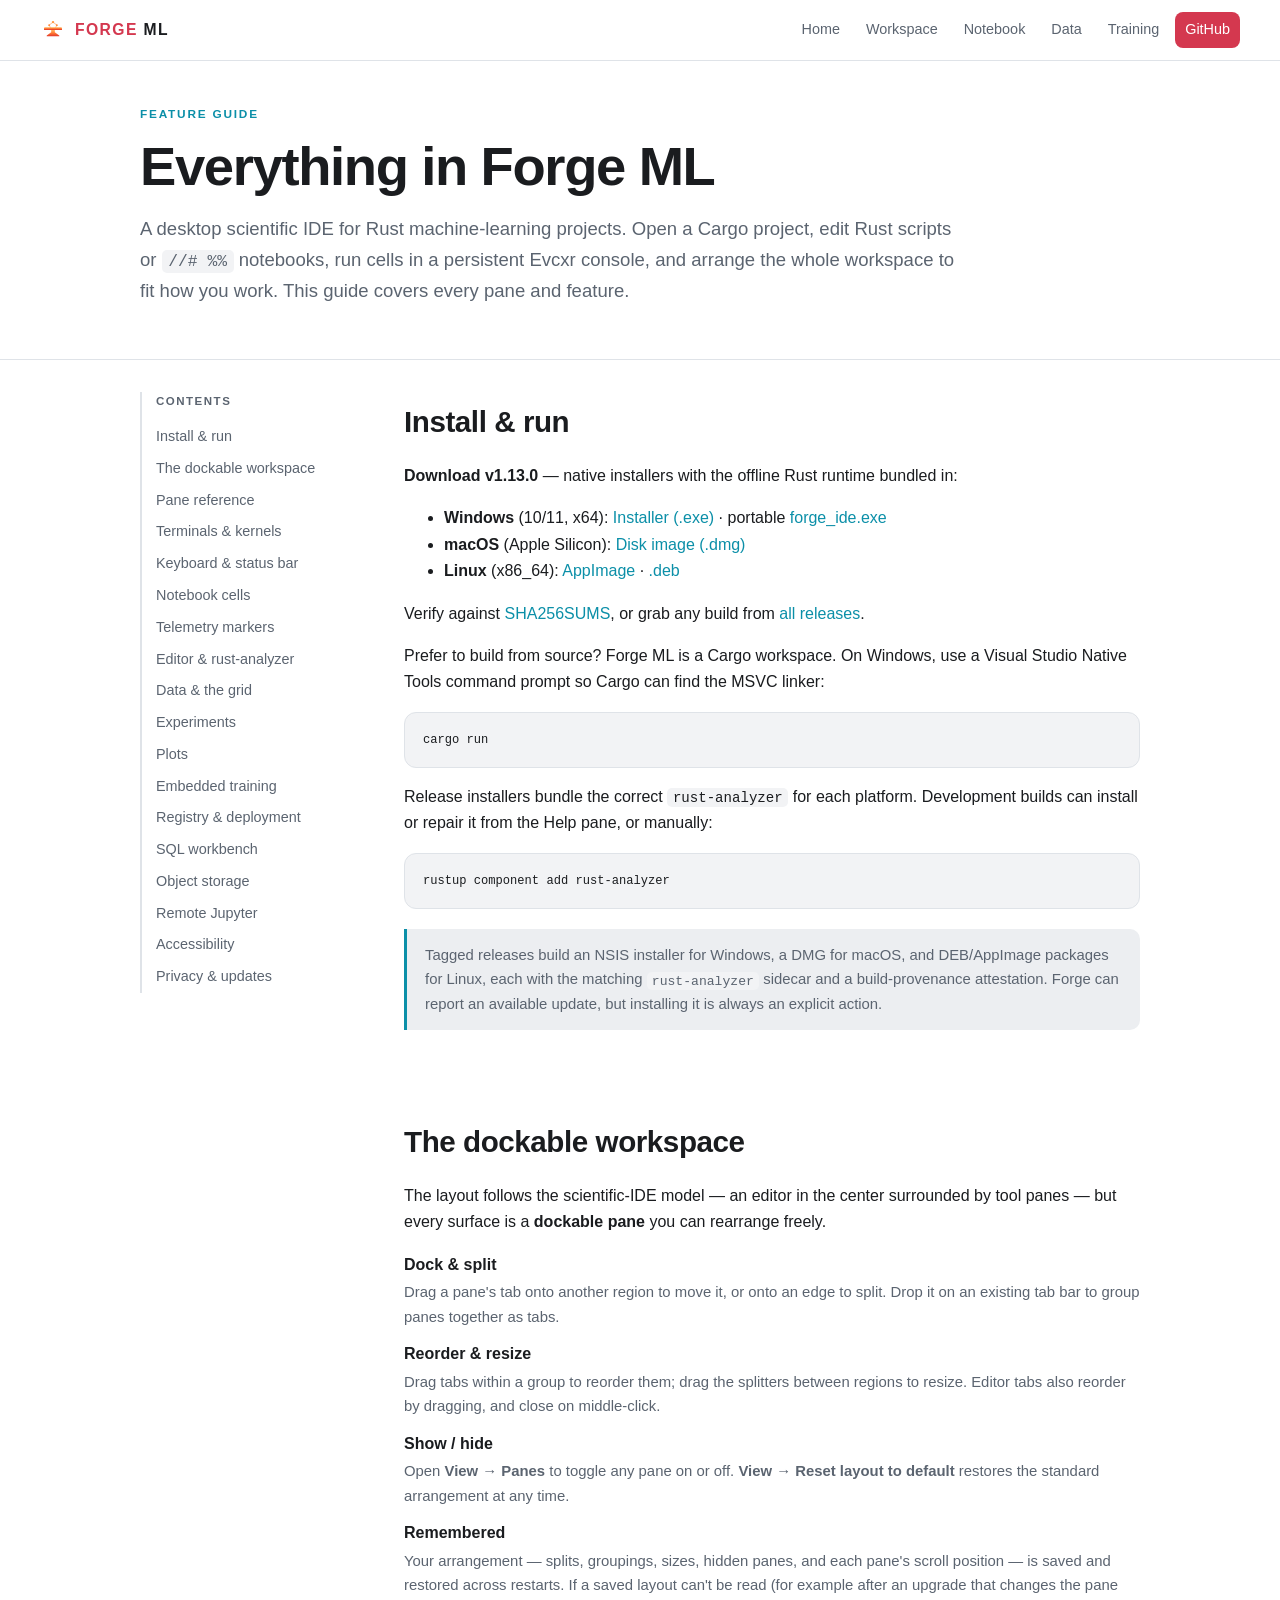
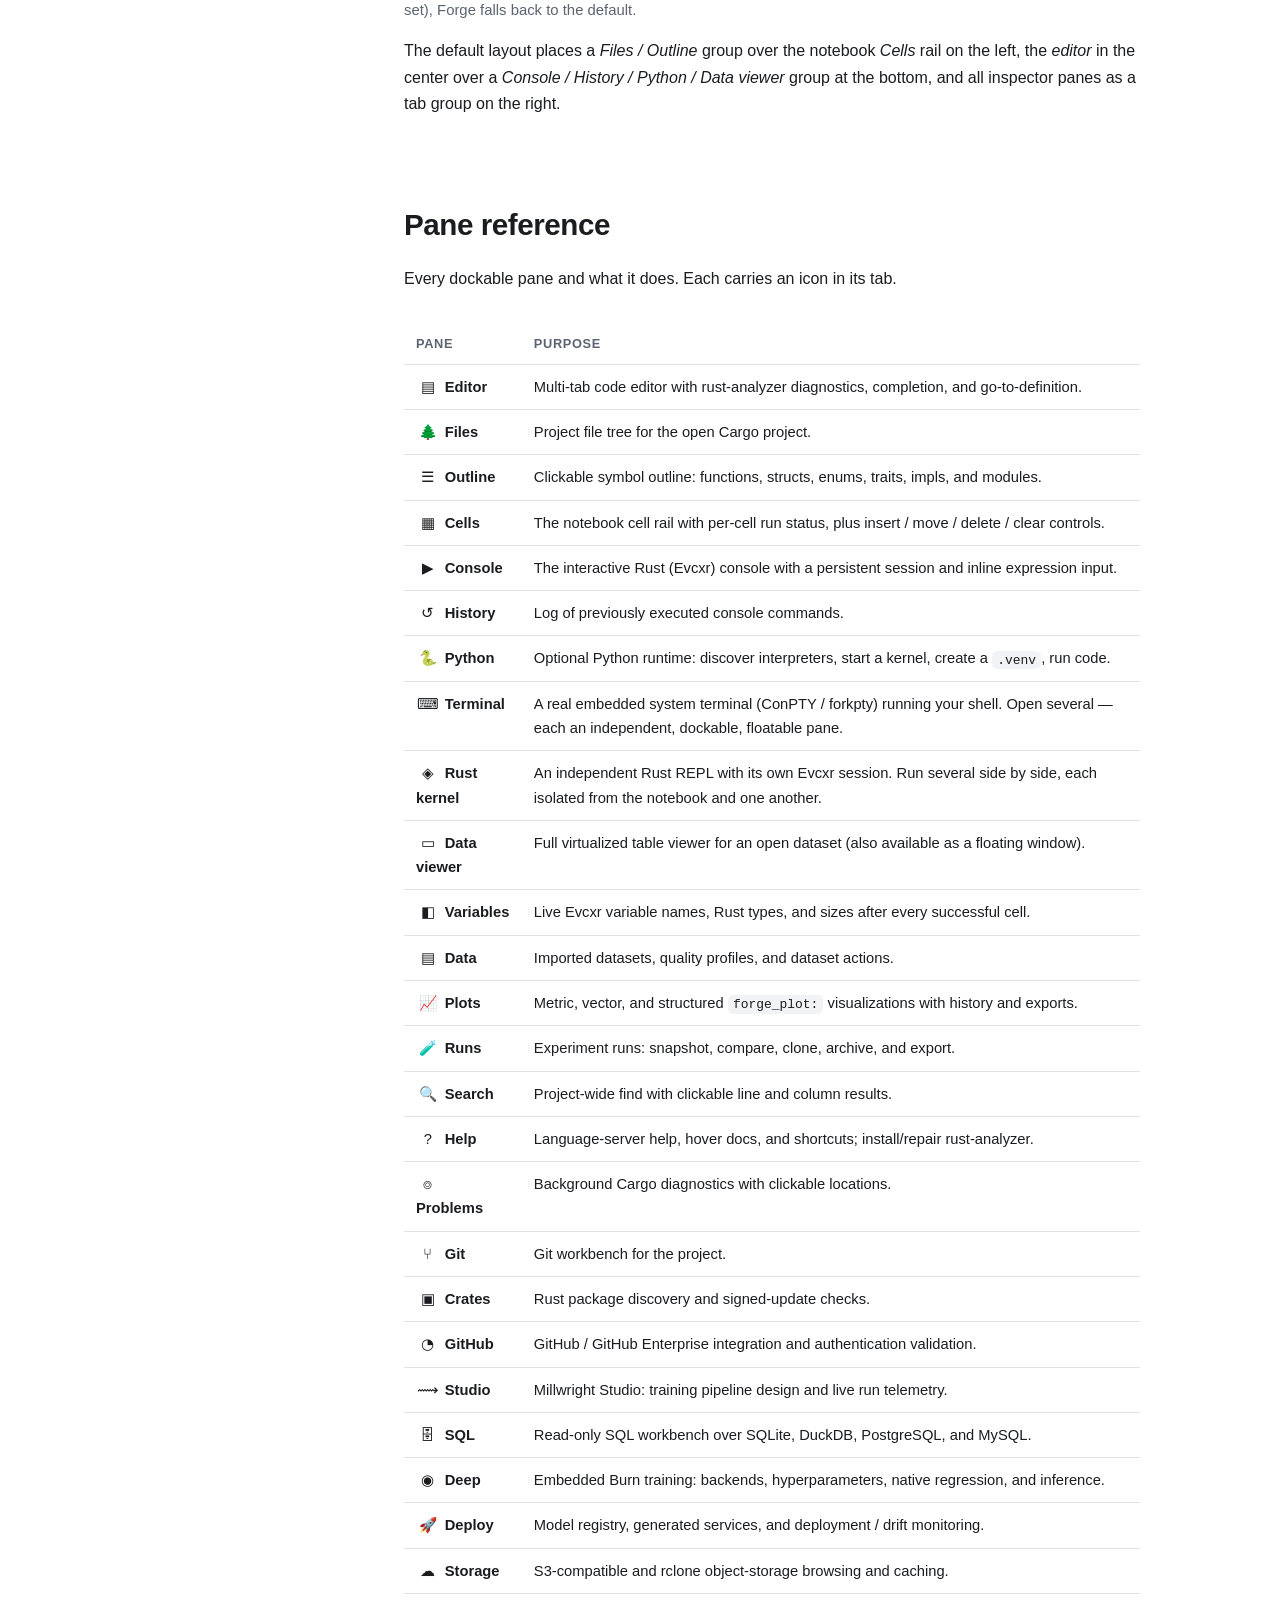
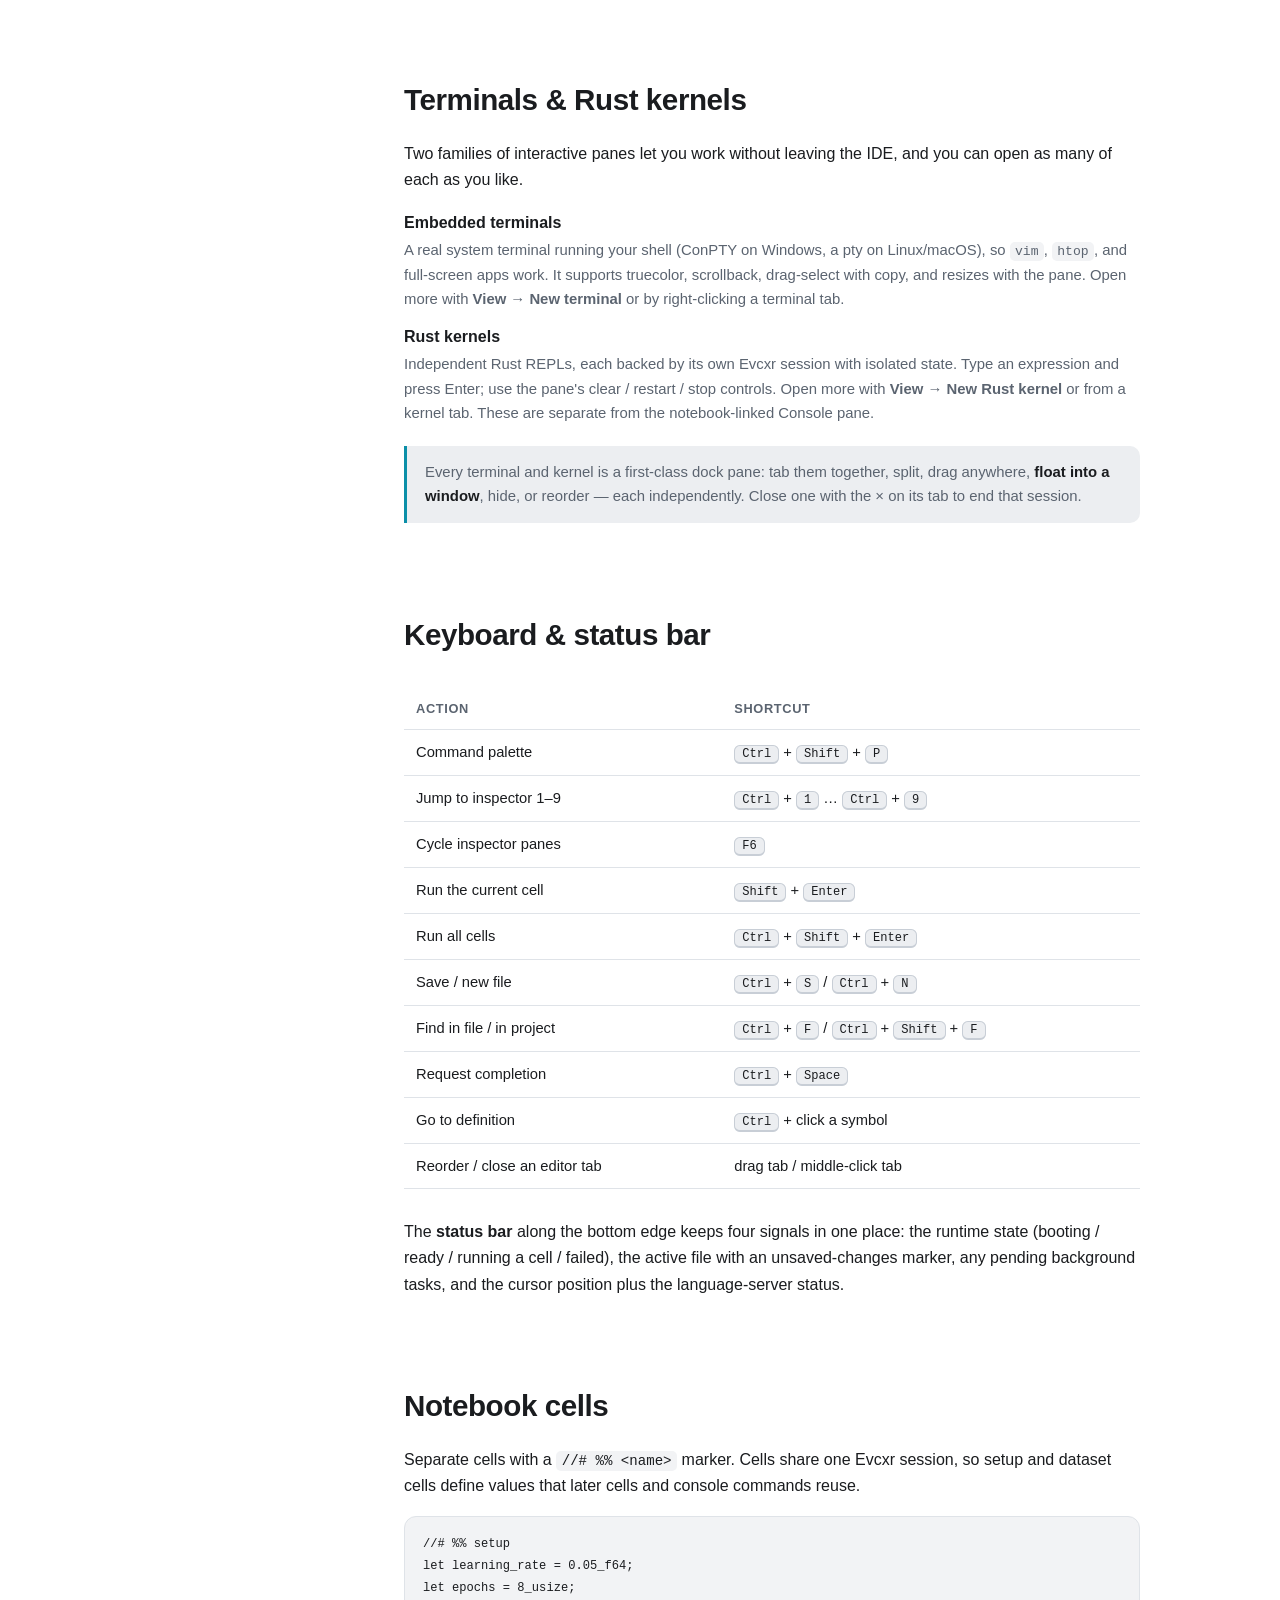
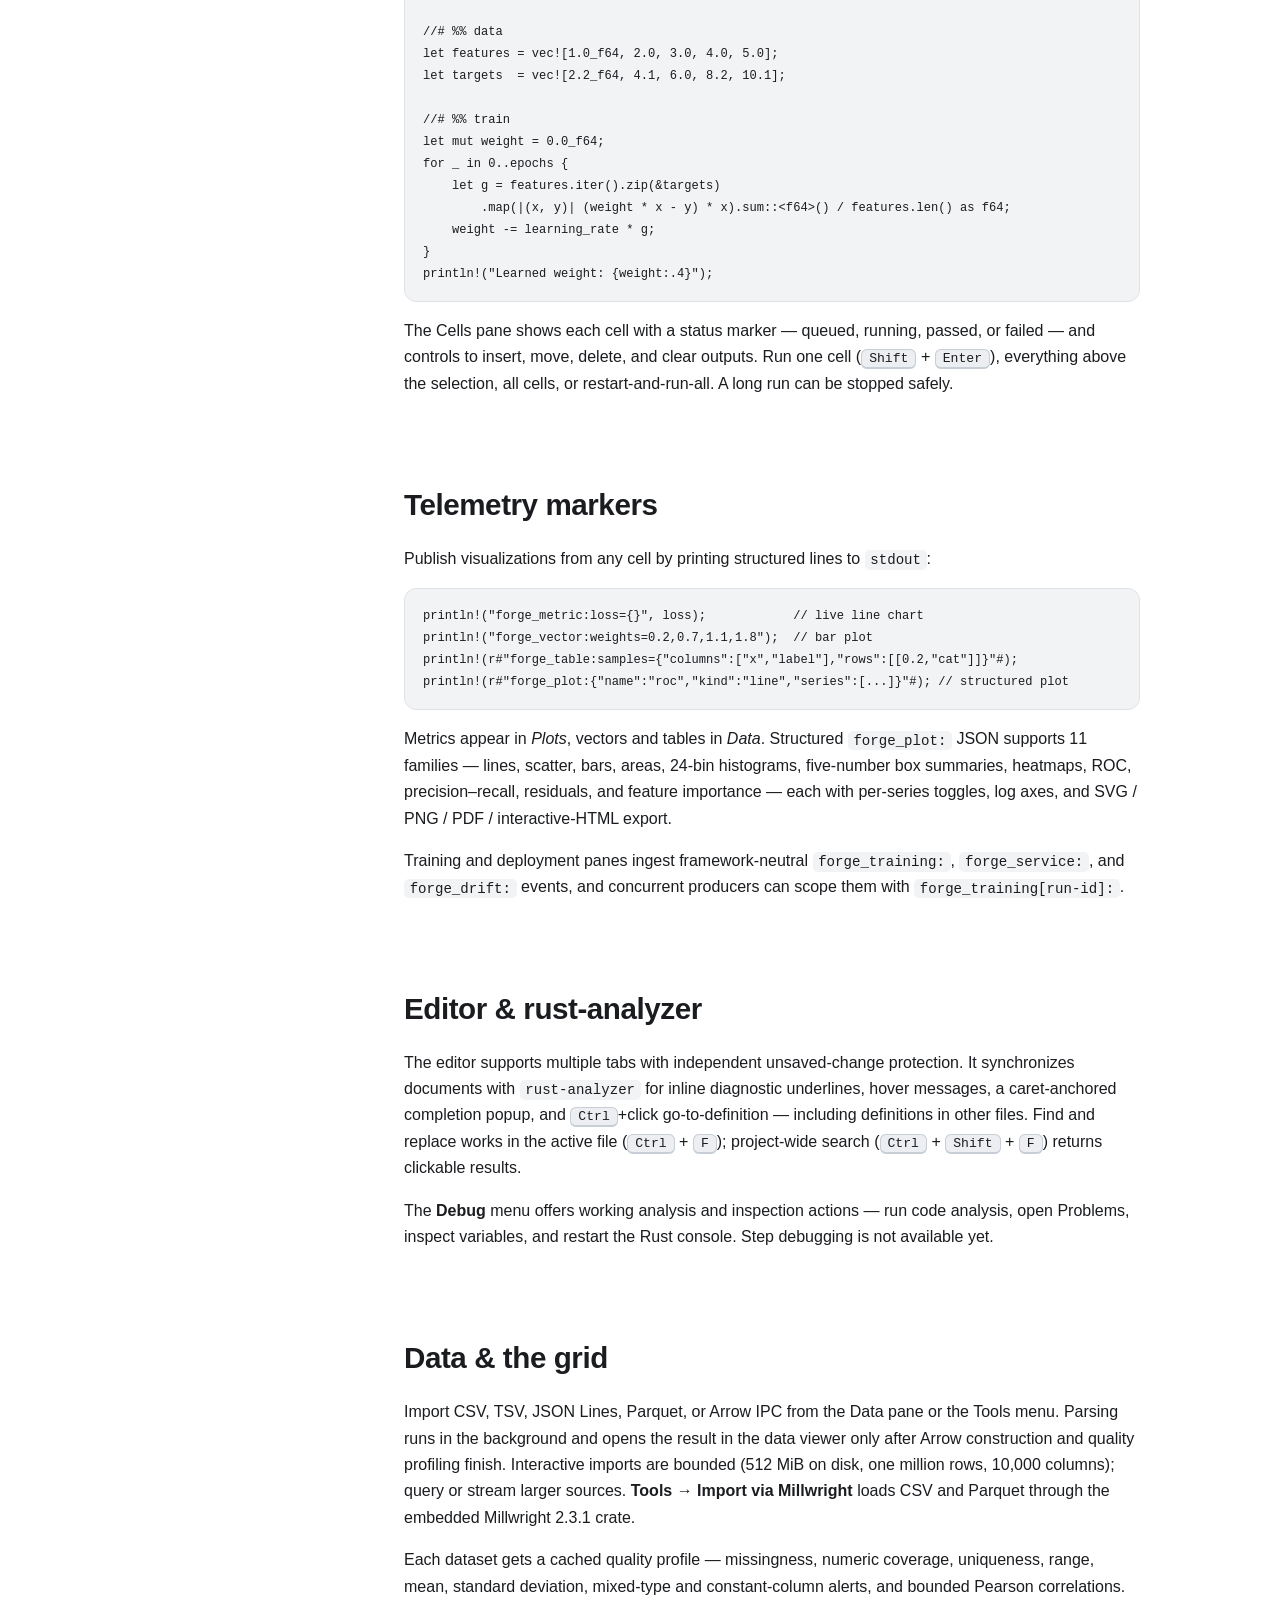
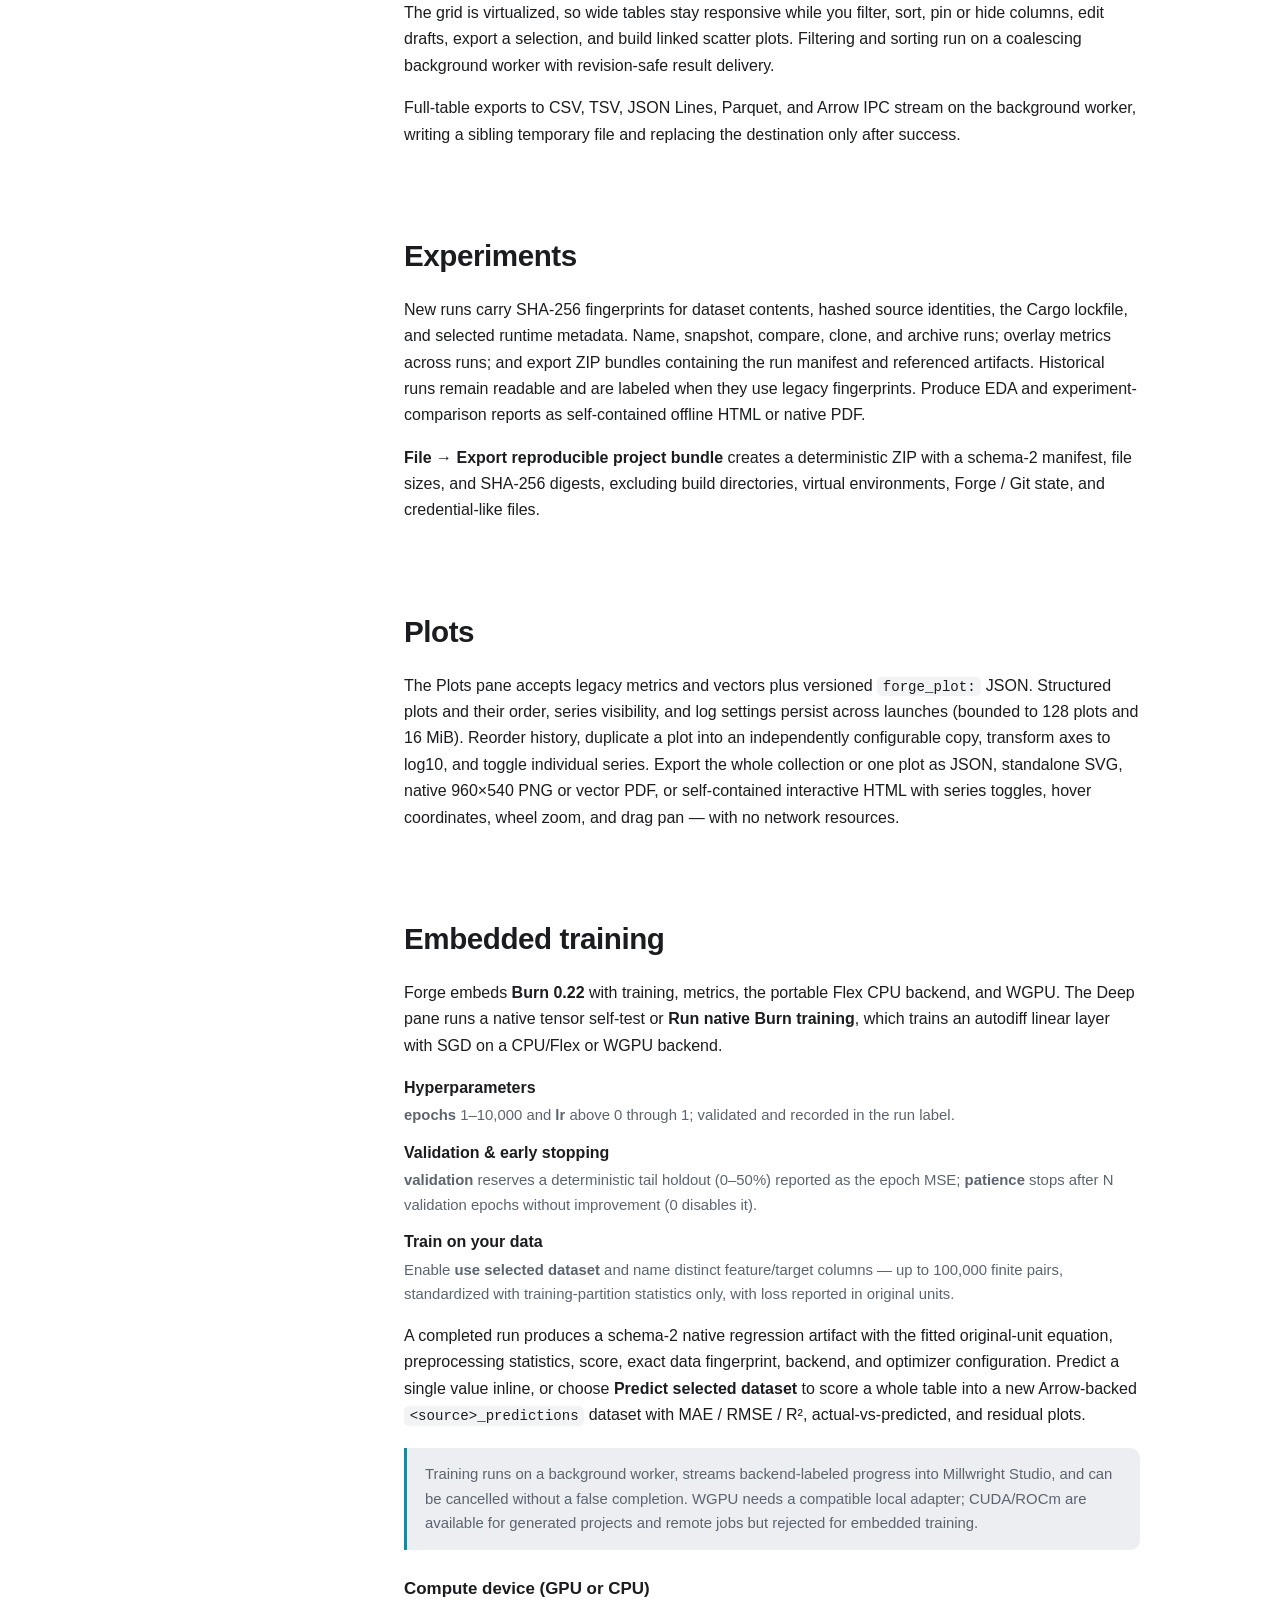
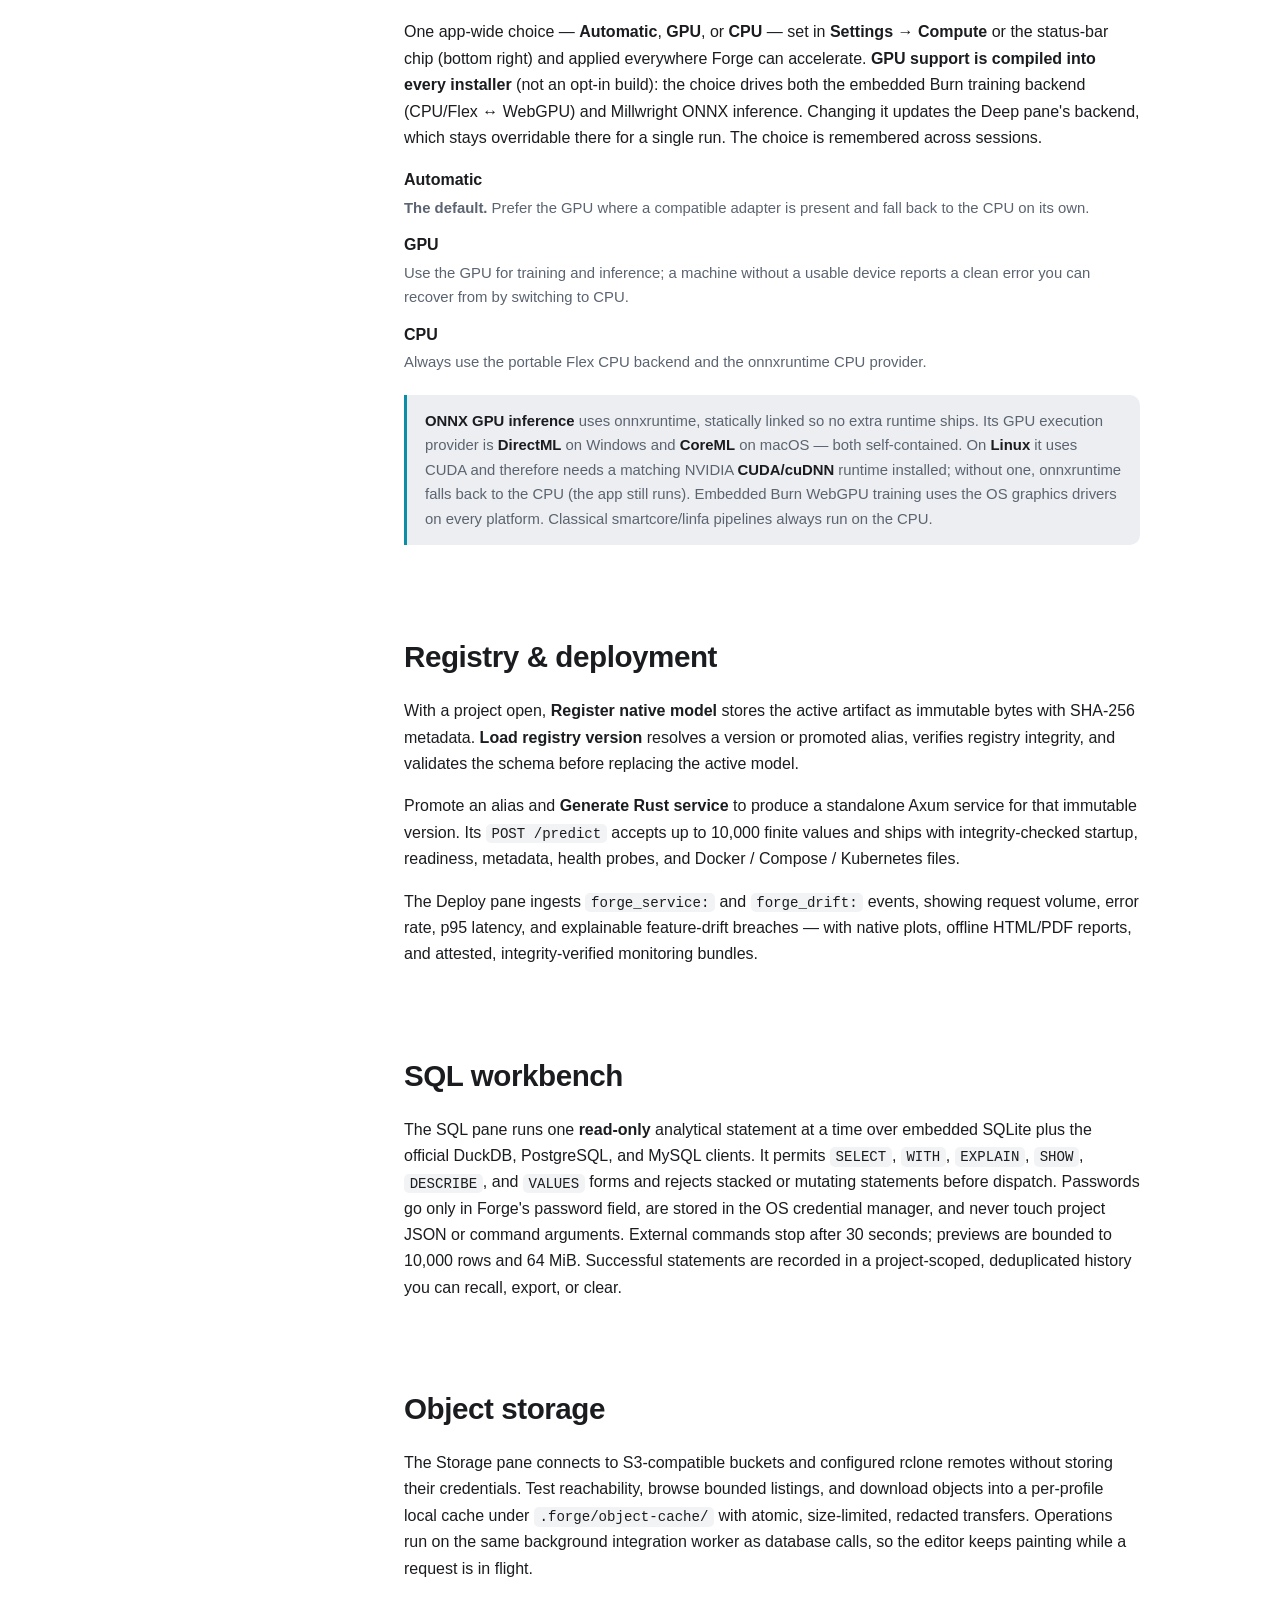
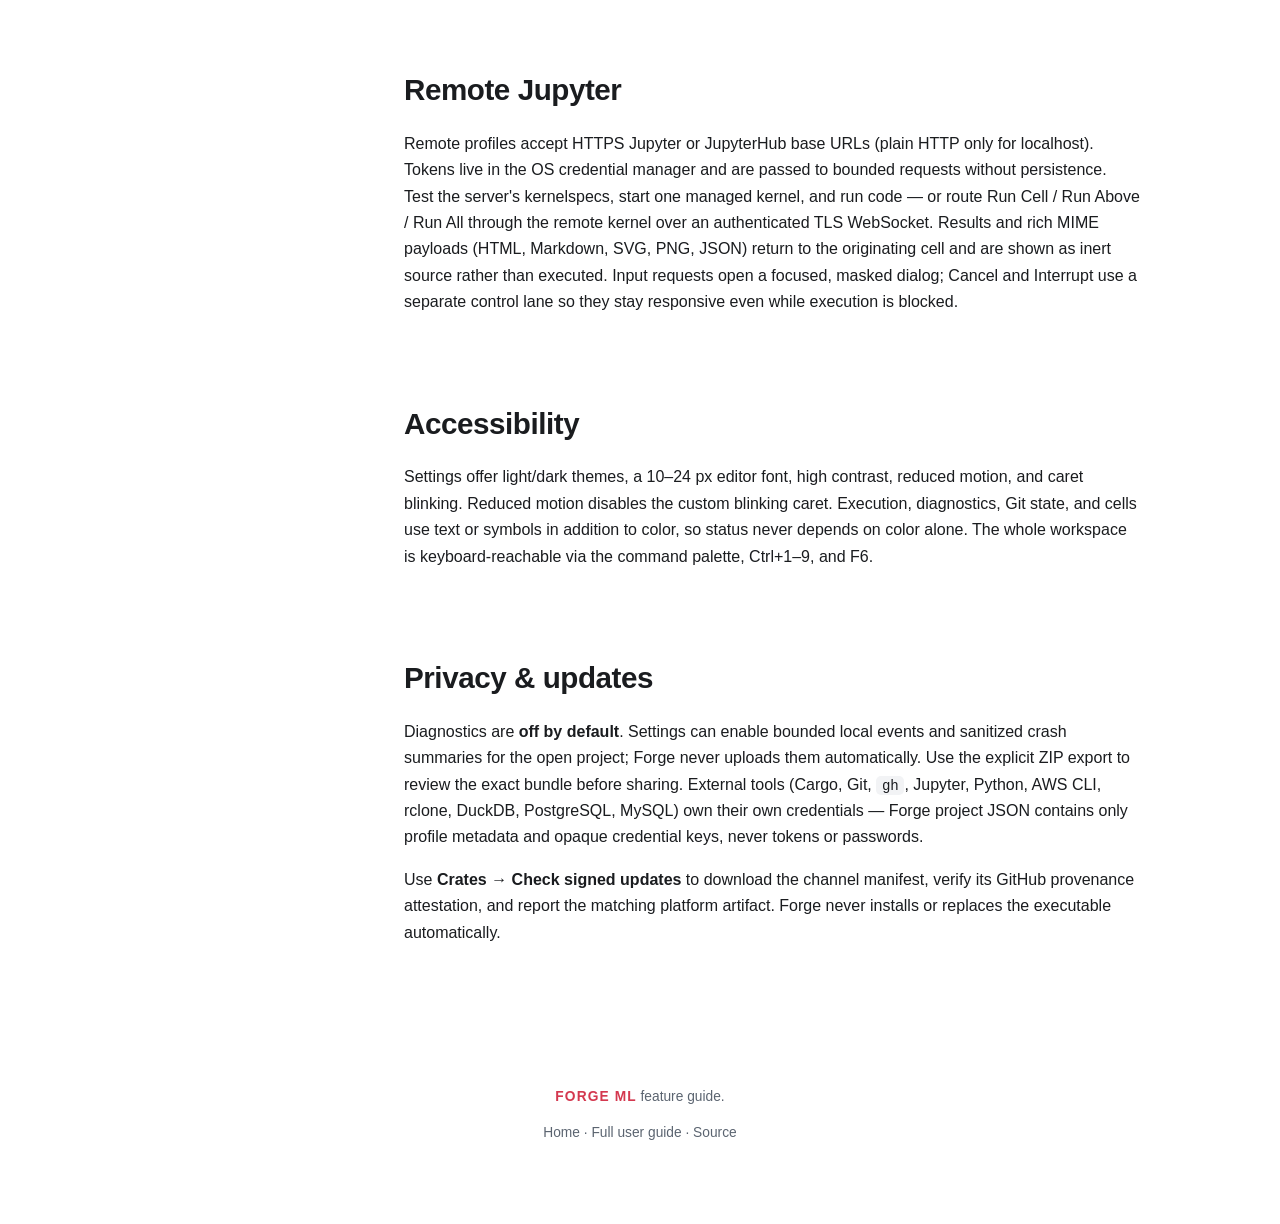
==== commit 72be34fd: "release: v1.13.0 — dockable in-app web preview (CEF), packaging Bumps the workspace to 1.13.0 and po" ====
--- a/site/guide.html
+++ b/site/guide.html
@@ -60,18 +60,18 @@
   <div class="body">
     <section id="install">
       <h2>Install &amp; run</h2>
-      <p><strong>Download v1.12.0</strong> — native installers with the offline Rust runtime bundled in:</p>
+      <p><strong>Download v1.13.0</strong> — native installers with the offline Rust runtime bundled in:</p>
       <ul>
         <li><strong>Windows</strong> (10/11, x64):
-          <a href="https://github.com/mi7plus/forge-ml/releases/download/v1.12.0/forge_ide_1.12.0_x64-setup.exe">Installer&nbsp;(.exe)</a>
-          · portable <a href="https://github.com/mi7plus/forge-ml/releases/download/v1.12.0/forge_ide.exe">forge_ide.exe</a></li>
+          <a href="https://github.com/mi7plus/forge-ml/releases/download/v1.13.0/forge_ide_1.13.0_x64-setup.exe">Installer&nbsp;(.exe)</a>
+          · portable <a href="https://github.com/mi7plus/forge-ml/releases/download/v1.13.0/forge_ide.exe">forge_ide.exe</a></li>
         <li><strong>macOS</strong> (Apple Silicon):
-          <a href="https://github.com/mi7plus/forge-ml/releases/download/v1.12.0/Forge.ML_1.12.0_aarch64.dmg">Disk image&nbsp;(.dmg)</a></li>
+          <a href="https://github.com/mi7plus/forge-ml/releases/download/v1.13.0/Forge.ML_1.13.0_aarch64.dmg">Disk image&nbsp;(.dmg)</a></li>
         <li><strong>Linux</strong> (x86_64):
-          <a href="https://github.com/mi7plus/forge-ml/releases/download/v1.12.0/forge_ide_1.12.0_x86_64.AppImage">AppImage</a>
-          · <a href="https://github.com/mi7plus/forge-ml/releases/download/v1.12.0/forge_ide_1.12.0_amd64.deb">.deb</a></li>
+          <a href="https://github.com/mi7plus/forge-ml/releases/download/v1.13.0/forge_ide_1.13.0_x86_64.AppImage">AppImage</a>
+          · <a href="https://github.com/mi7plus/forge-ml/releases/download/v1.13.0/forge_ide_1.13.0_amd64.deb">.deb</a></li>
       </ul>
-      <p>Verify against <a href="https://github.com/mi7plus/forge-ml/releases/download/v1.12.0/SHA256SUMS">SHA256SUMS</a>,
+      <p>Verify against <a href="https://github.com/mi7plus/forge-ml/releases/download/v1.13.0/SHA256SUMS">SHA256SUMS</a>,
       or grab any build from <a href="https://github.com/mi7plus/forge-ml/releases/latest">all releases</a>.</p>
       <p>Prefer to build from source? Forge ML is a Cargo workspace. On Windows, use a Visual Studio Native
       Tools command prompt so Cargo can find the MSVC linker:</p>
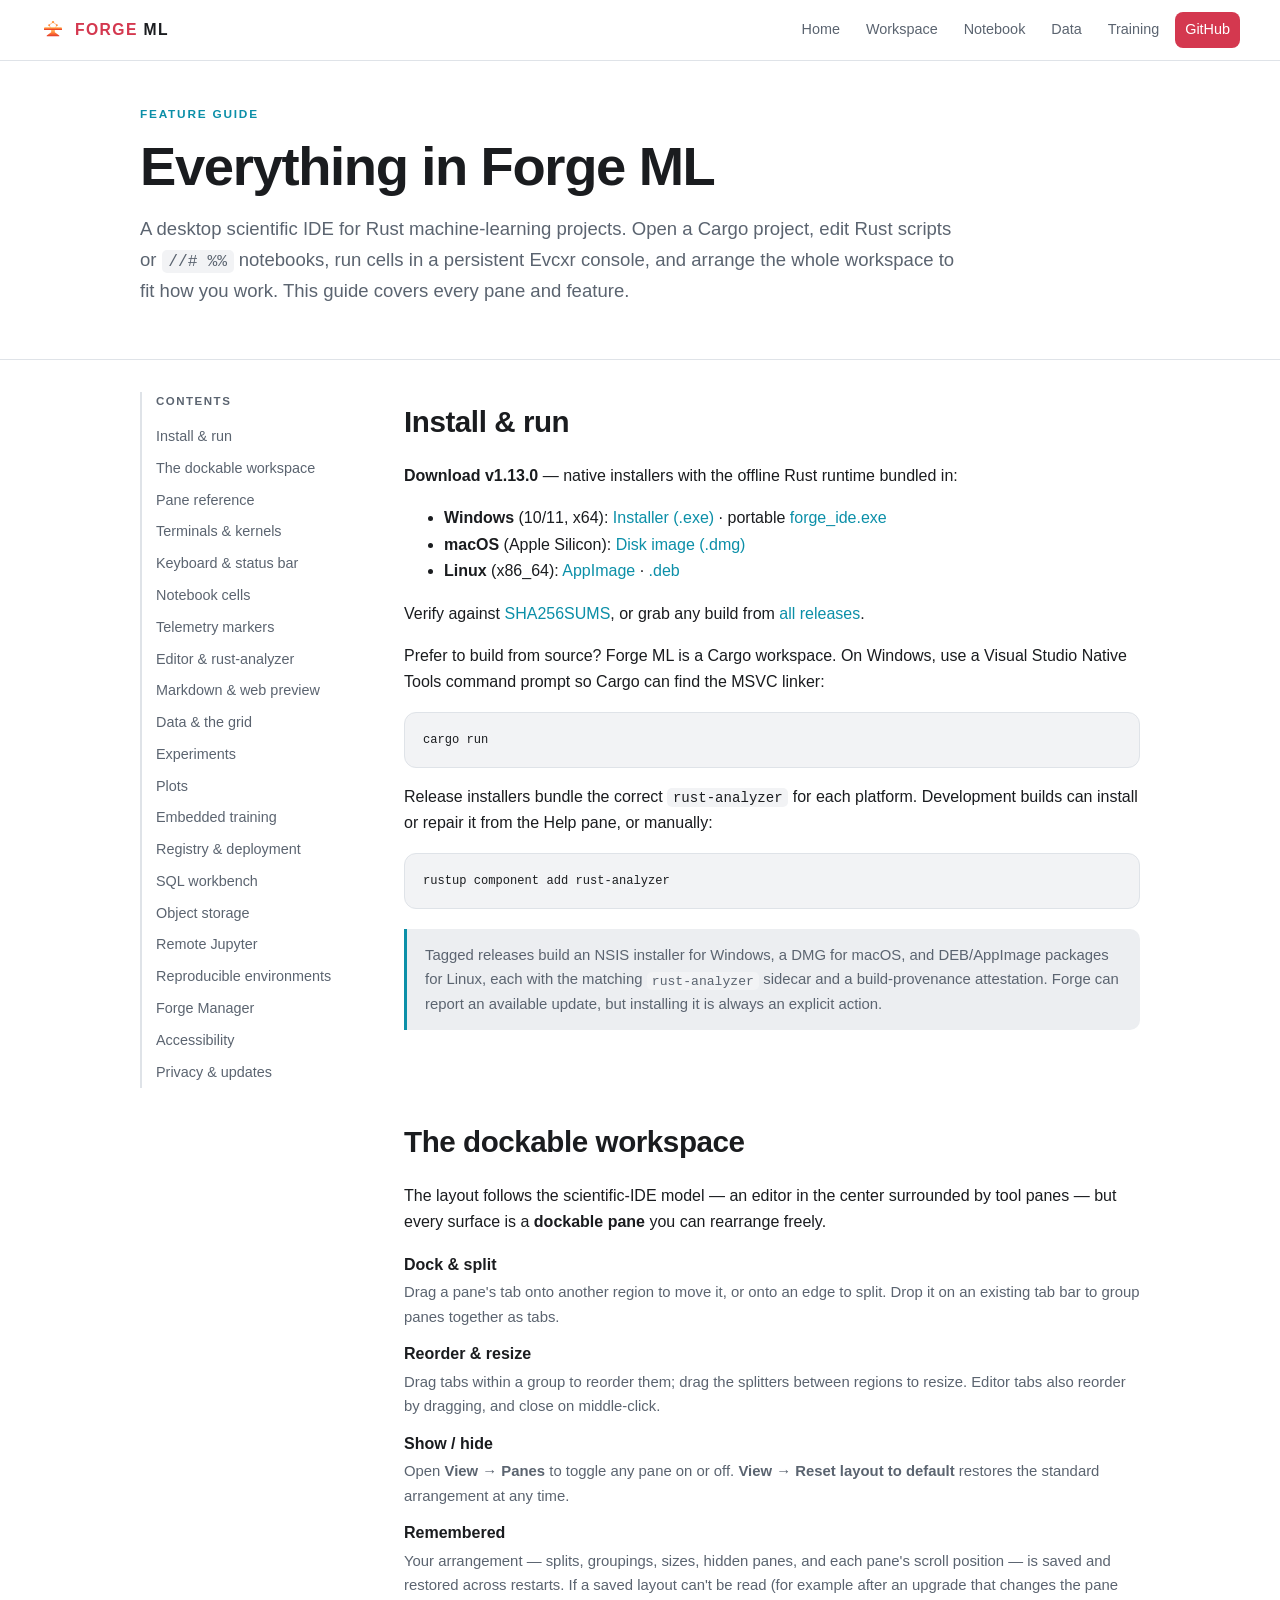
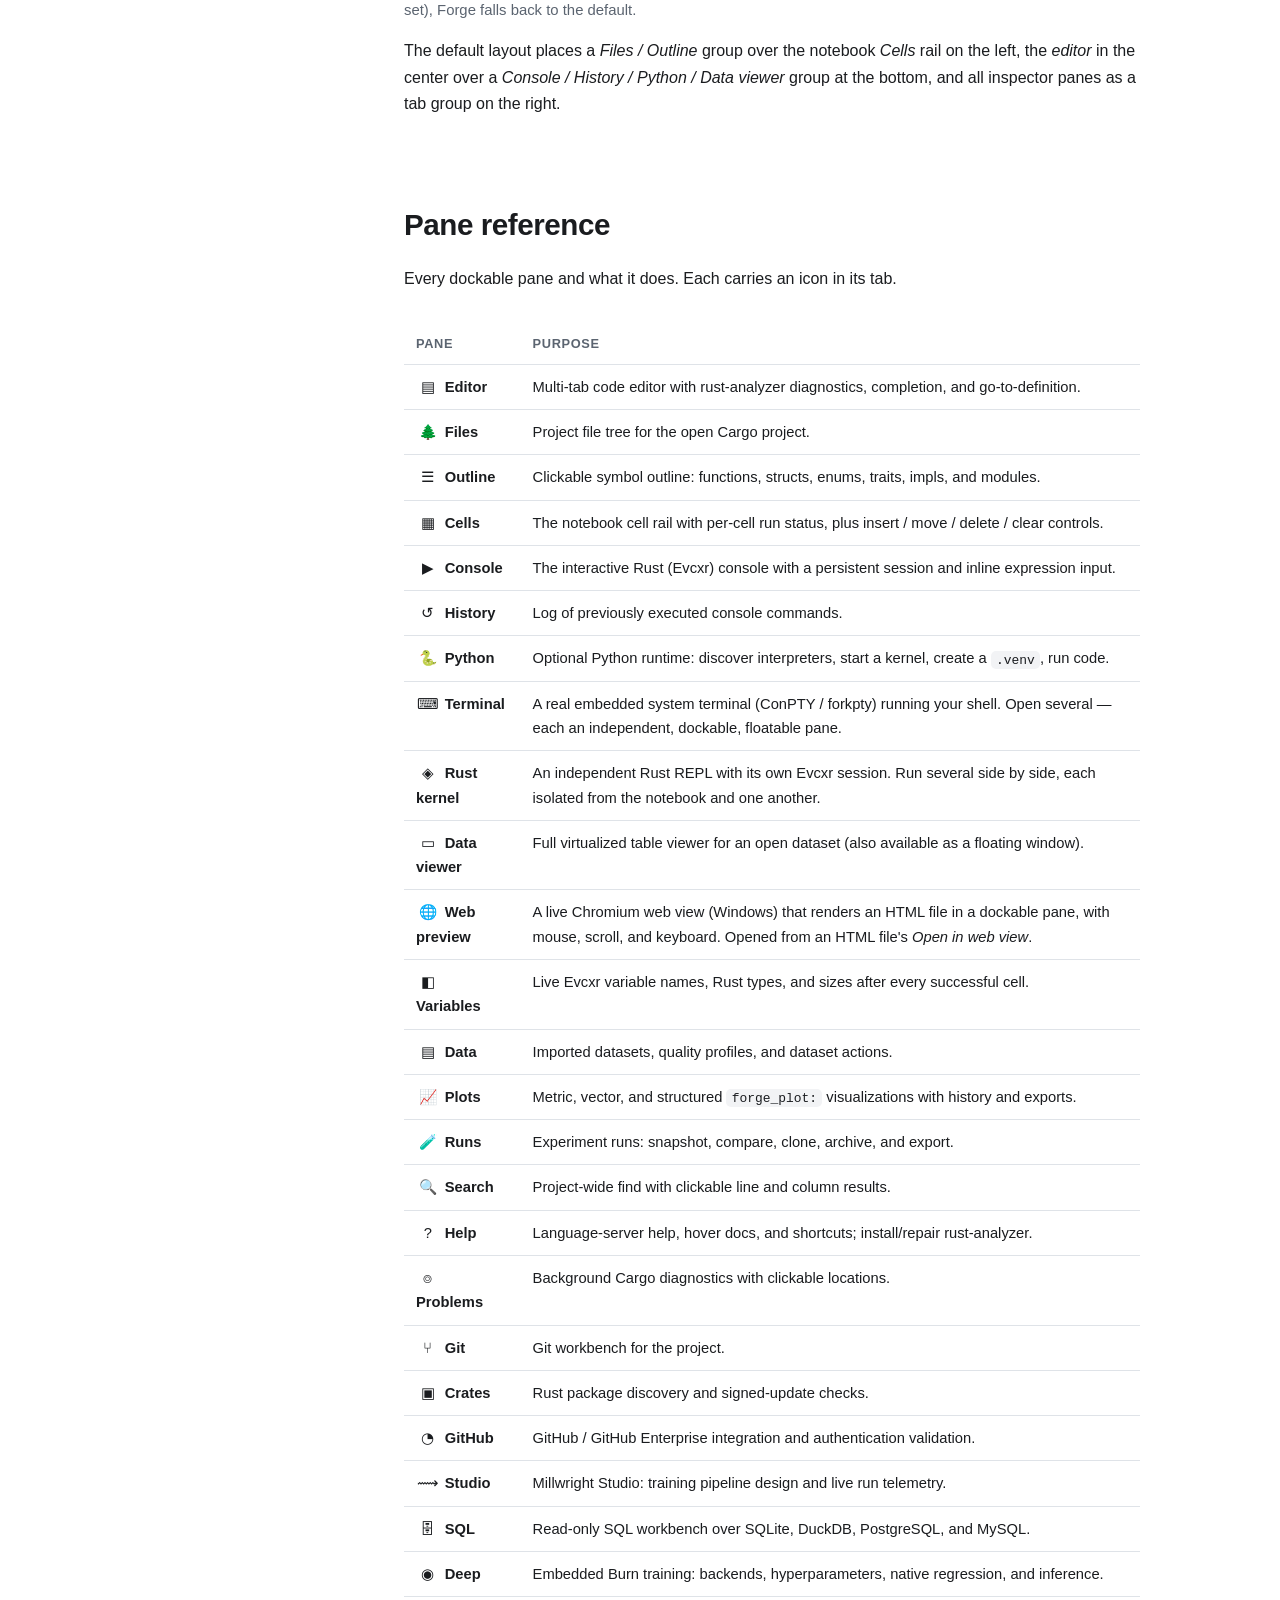
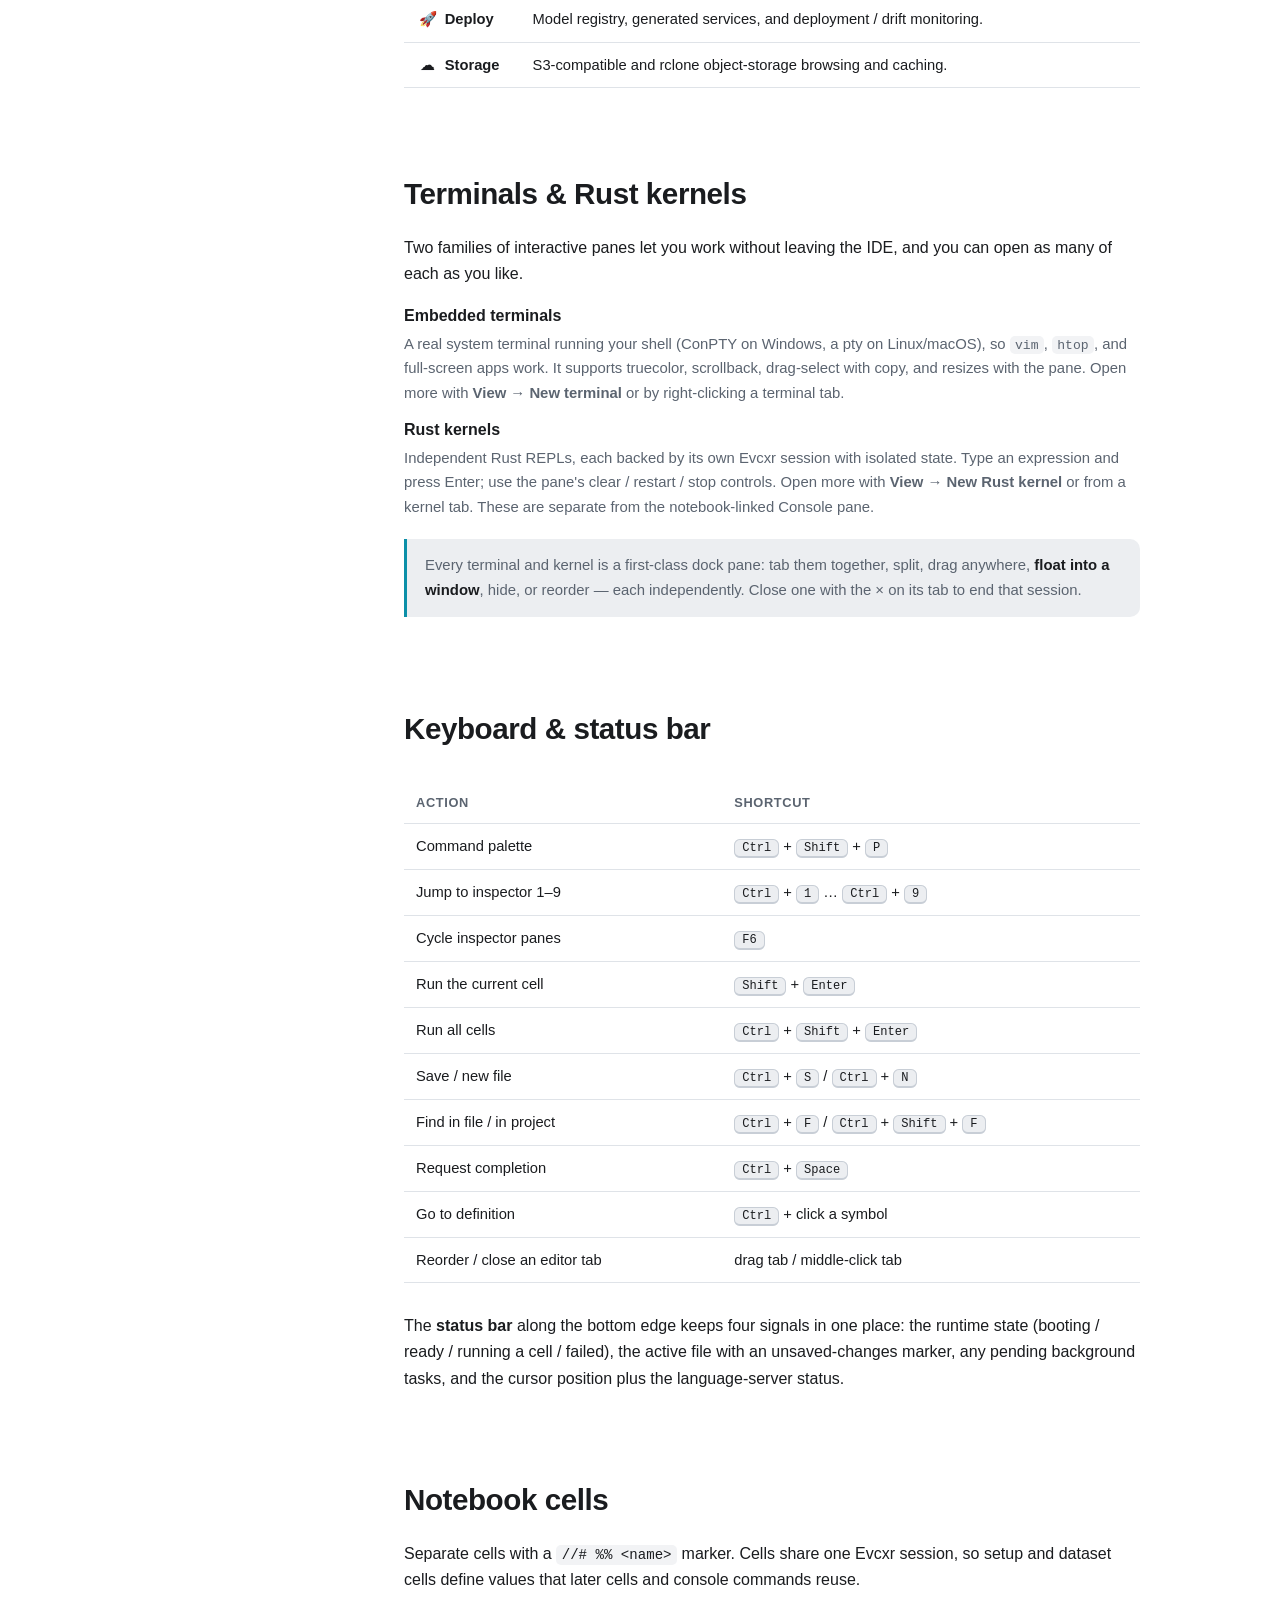
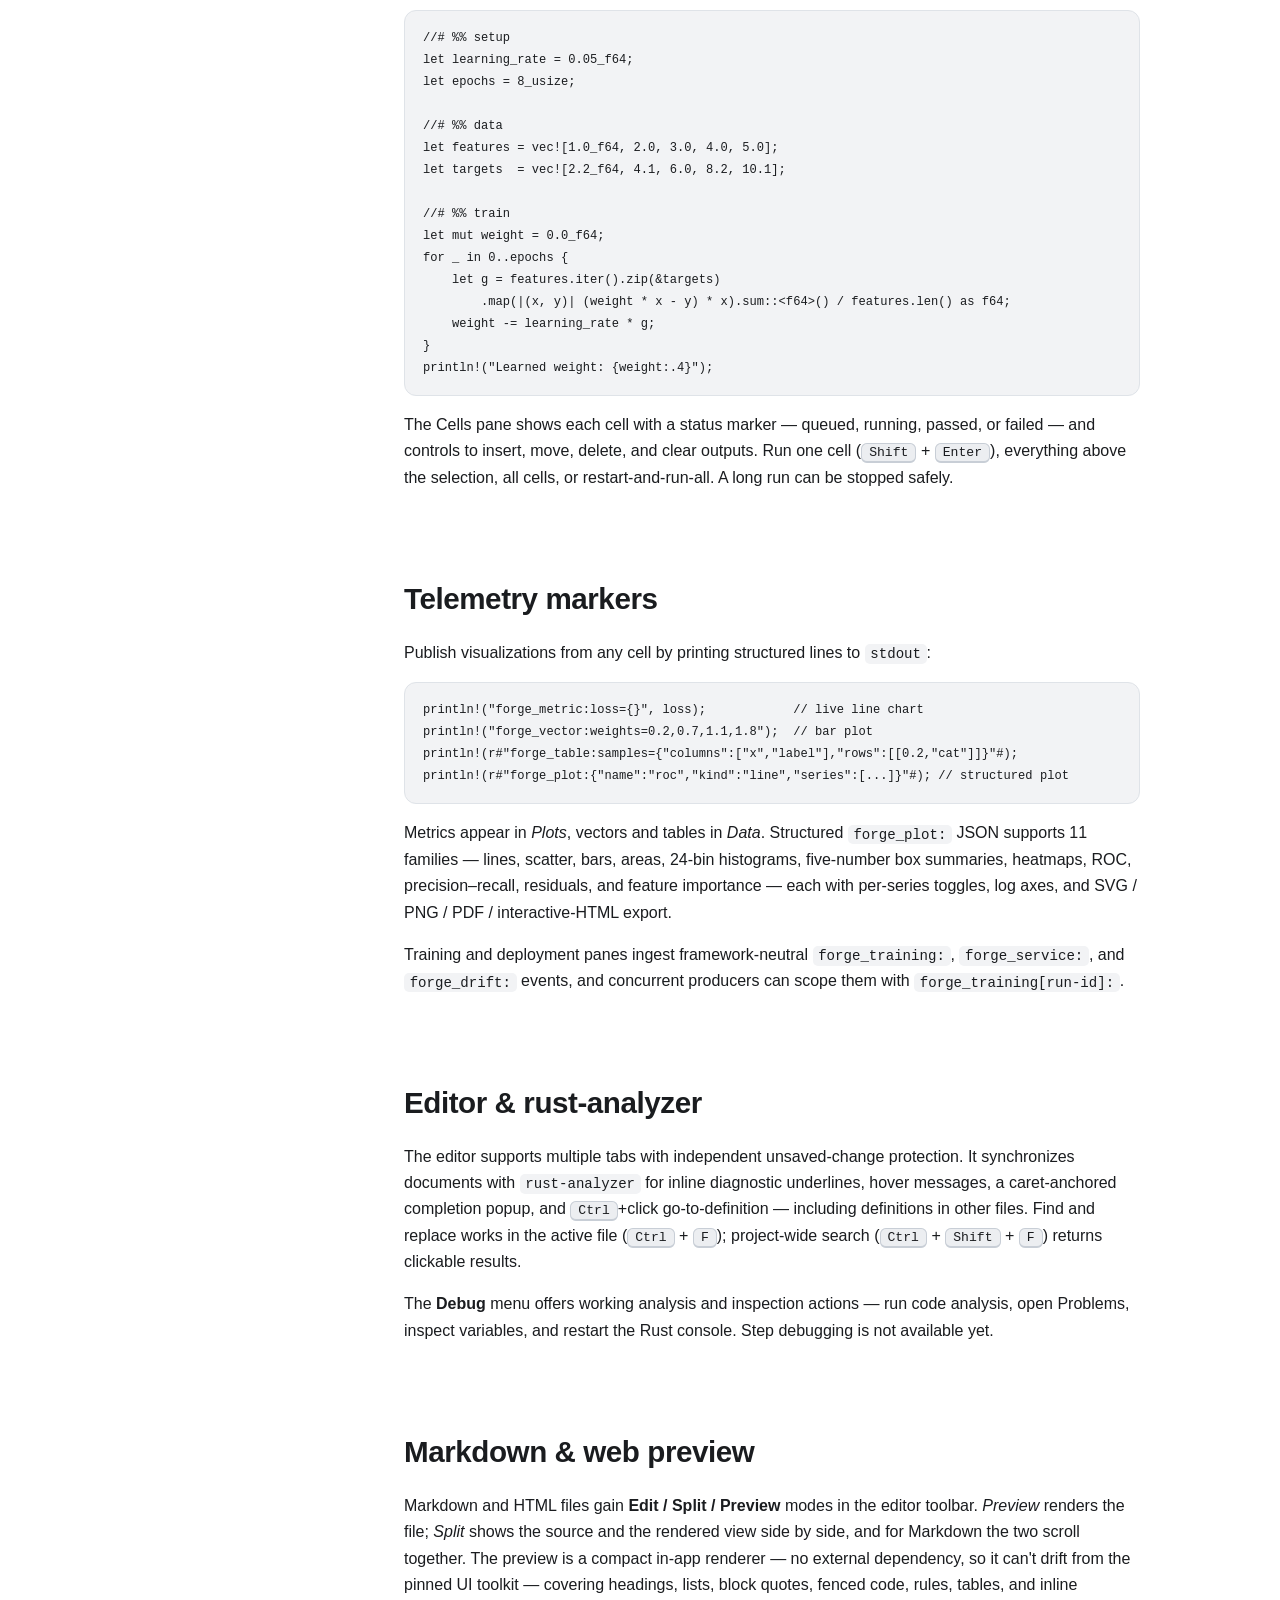
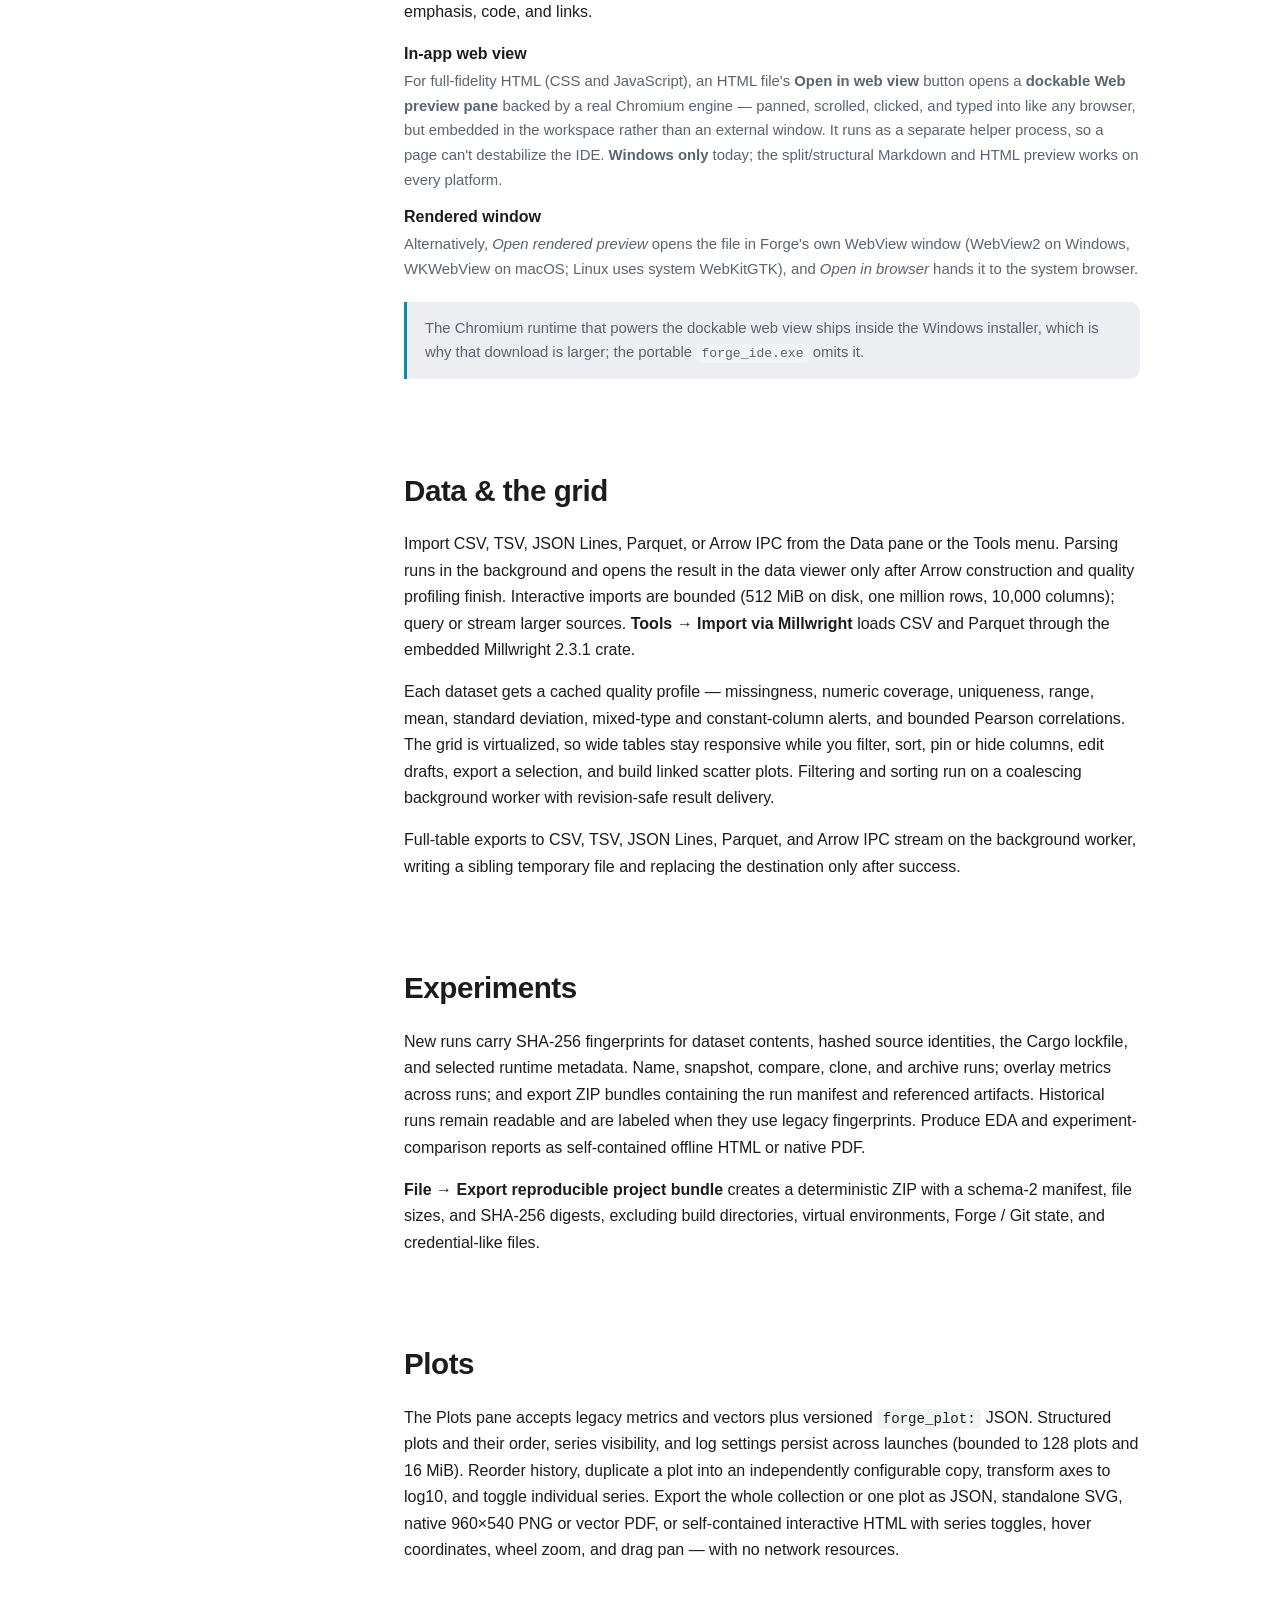
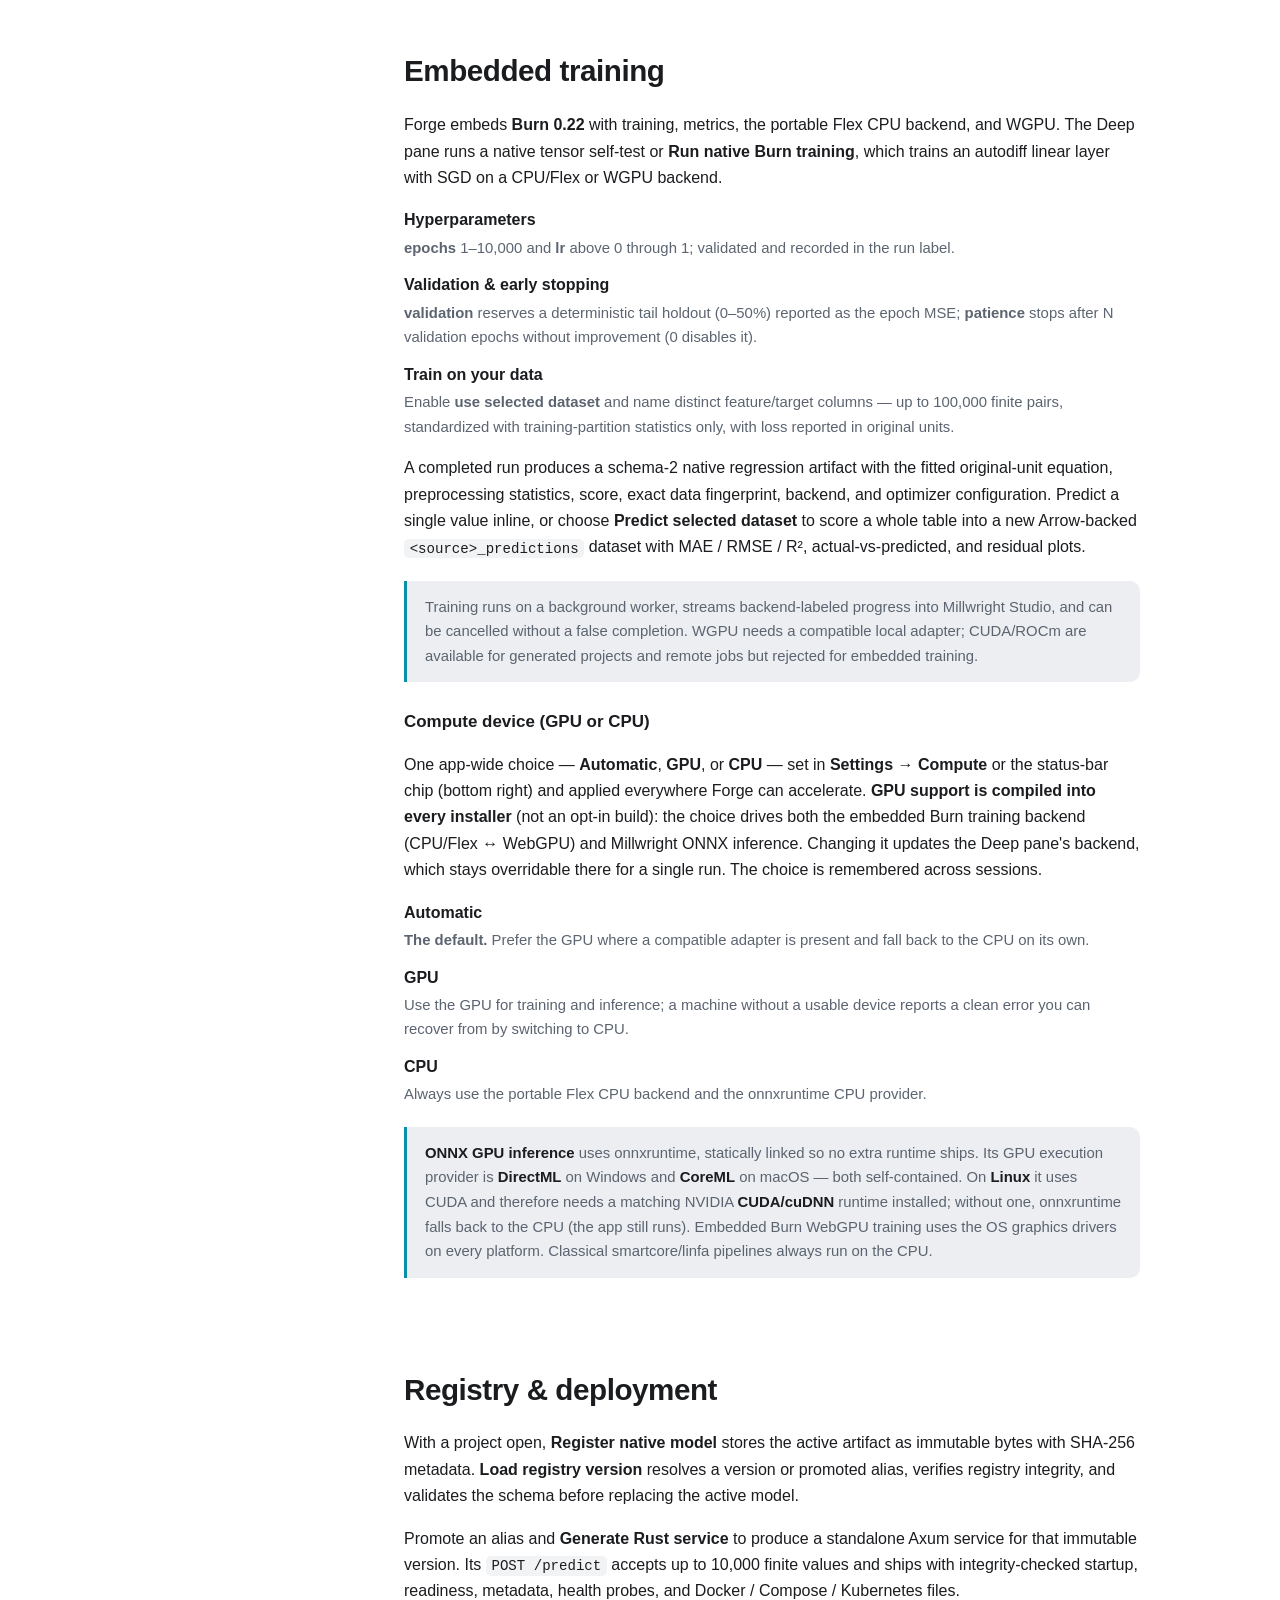
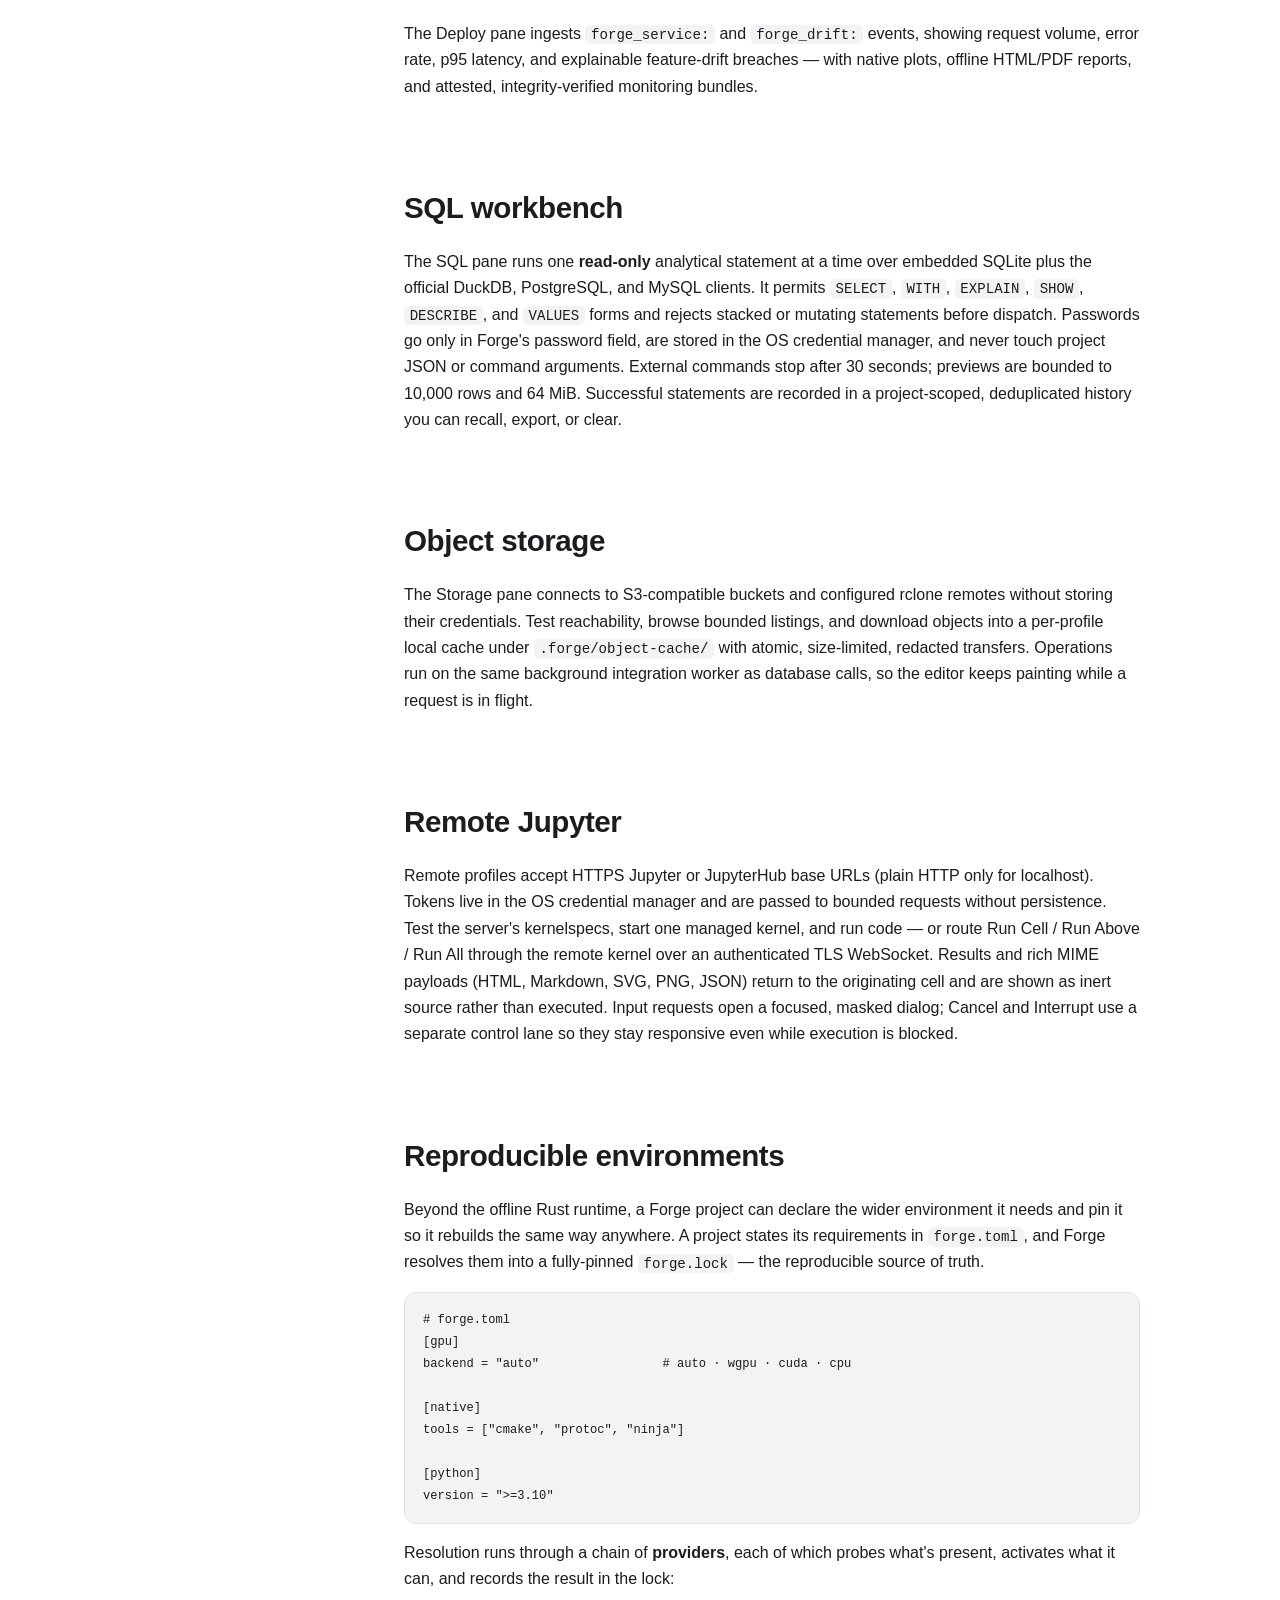
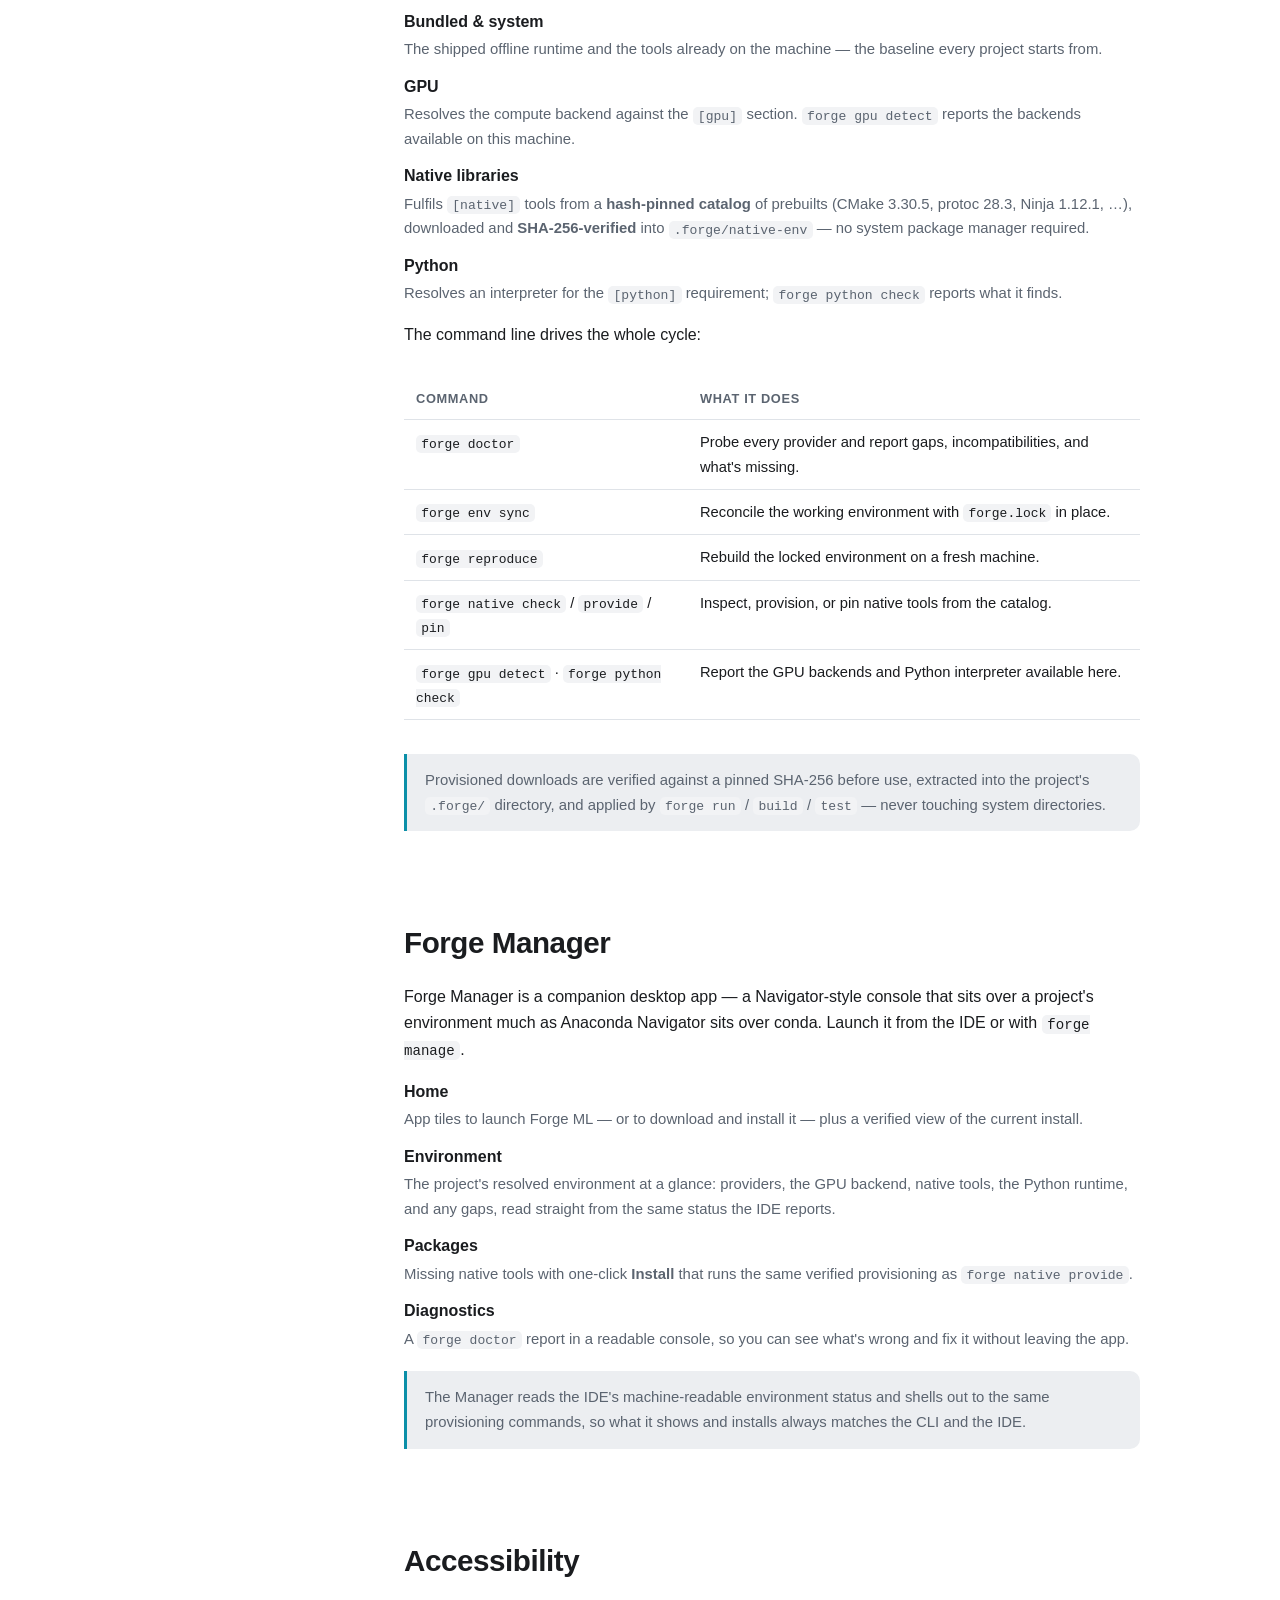
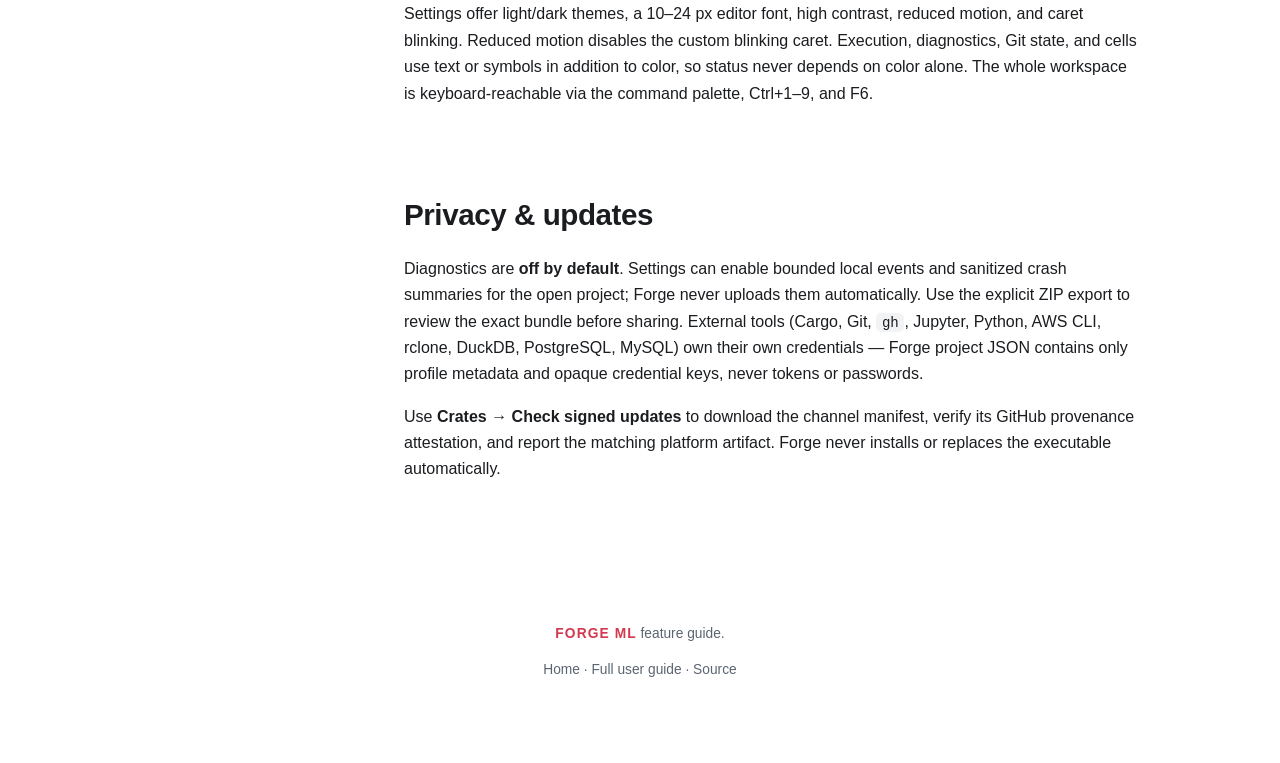
==== commit 4e61adb6: "docs(site): cover the Forge ecosystem — environments, Manager, web preview The site predated three m" ====
--- a/site/guide.html
+++ b/site/guide.html
@@ -45,6 +45,7 @@
     <a href="#notebook">Notebook cells</a>
     <a href="#telemetry">Telemetry markers</a>
     <a href="#editor">Editor &amp; rust-analyzer</a>
+    <a href="#preview">Markdown &amp; web preview</a>
     <a href="#data">Data &amp; the grid</a>
     <a href="#experiments">Experiments</a>
     <a href="#plots">Plots</a>
@@ -53,6 +54,8 @@
     <a href="#sql">SQL workbench</a>
     <a href="#storage">Object storage</a>
     <a href="#remote">Remote Jupyter</a>
+    <a href="#environments">Reproducible environments</a>
+    <a href="#manager">Forge Manager</a>
     <a href="#a11y">Accessibility</a>
     <a href="#privacy">Privacy &amp; updates</a>
   </nav>
@@ -126,6 +129,7 @@
           <tr><td><span class="pane-ico">⌨</span><strong>Terminal</strong></td><td>A real embedded system terminal (ConPTY / forkpty) running your shell. Open several — each an independent, dockable, floatable pane.</td></tr>
           <tr><td><span class="pane-ico">◈</span><strong>Rust kernel</strong></td><td>An independent Rust REPL with its own Evcxr session. Run several side by side, each isolated from the notebook and one another.</td></tr>
           <tr><td><span class="pane-ico">▭</span><strong>Data viewer</strong></td><td>Full virtualized table viewer for an open dataset (also available as a floating window).</td></tr>
+          <tr><td><span class="pane-ico">🌐</span><strong>Web preview</strong></td><td>A live Chromium web view (Windows) that renders an HTML file in a dockable pane, with mouse, scroll, and keyboard. Opened from an HTML file's <em>Open in web view</em>.</td></tr>
           <tr><td><span class="pane-ico">◧</span><strong>Variables</strong></td><td>Live Evcxr variable names, Rust types, and sizes after every successful cell.</td></tr>
           <tr><td><span class="pane-ico">▤</span><strong>Data</strong></td><td>Imported datasets, quality profiles, and dataset actions.</td></tr>
           <tr><td><span class="pane-ico">📈</span><strong>Plots</strong></td><td>Metric, vector, and structured <code>forge_plot:</code> visualizations with history and exports.</td></tr>
@@ -243,6 +247,30 @@
       open Problems, inspect variables, and restart the Rust console. Step debugging is not available yet.</p>
     </section>
 
+    <section id="preview">
+      <h2>Markdown &amp; web preview</h2>
+      <p>Markdown and HTML files gain <strong>Edit / Split / Preview</strong> modes in the editor toolbar.
+      <em>Preview</em> renders the file; <em>Split</em> shows the source and the rendered view side by side,
+      and for Markdown the two scroll together. The preview is a compact in-app renderer — no external
+      dependency, so it can't drift from the pinned UI toolkit — covering headings, lists, block quotes,
+      fenced code, rules, tables, and inline emphasis, code, and links.</p>
+      <dl class="spec">
+        <dt>In-app web view</dt>
+        <dd>For full-fidelity HTML (CSS and JavaScript), an HTML file's <strong>Open in web view</strong>
+        button opens a <strong>dockable Web preview pane</strong> backed by a real Chromium engine — panned,
+        scrolled, clicked, and typed into like any browser, but embedded in the workspace rather than an
+        external window. It runs as a separate helper process, so a page can't destabilize the IDE.
+        <strong>Windows only</strong> today; the split/structural Markdown and HTML preview works on every
+        platform.</dd>
+        <dt>Rendered window</dt>
+        <dd>Alternatively, <em>Open rendered preview</em> opens the file in Forge's own WebView window
+        (WebView2 on Windows, WKWebView on macOS; Linux uses system WebKitGTK), and <em>Open in browser</em>
+        hands it to the system browser.</dd>
+      </dl>
+      <div class="note">The Chromium runtime that powers the dockable web view ships inside the Windows
+      installer, which is why that download is larger; the portable <code>forge_ide.exe</code> omits it.</div>
+    </section>
+
     <section id="data">
       <h2>Data &amp; the grid</h2>
       <p>Import CSV, TSV, JSON Lines, Parquet, or Arrow IPC from the Data pane or the Tools menu. Parsing
@@ -370,6 +398,74 @@
       so they stay responsive even while execution is blocked.</p>
     </section>
 
+    <section id="environments">
+      <h2>Reproducible environments</h2>
+      <p>Beyond the offline Rust runtime, a Forge project can declare the wider environment it needs and pin
+      it so it rebuilds the same way anywhere. A project states its requirements in <code>forge.toml</code>,
+      and Forge resolves them into a fully-pinned <code>forge.lock</code> — the reproducible source of
+      truth.</p>
+<pre><code># forge.toml
+[gpu]
+backend = "auto"                 # auto · wgpu · cuda · cpu
+
+[native]
+tools = ["cmake", "protoc", "ninja"]
+
+[python]
+version = "&gt;=3.10"</code></pre>
+      <p>Resolution runs through a chain of <strong>providers</strong>, each of which probes what's present,
+      activates what it can, and records the result in the lock:</p>
+      <dl class="spec">
+        <dt>Bundled &amp; system</dt>
+        <dd>The shipped offline runtime and the tools already on the machine — the baseline every project starts from.</dd>
+        <dt>GPU</dt>
+        <dd>Resolves the compute backend against the <code>[gpu]</code> section. <code>forge gpu detect</code> reports the backends available on this machine.</dd>
+        <dt>Native libraries</dt>
+        <dd>Fulfils <code>[native]</code> tools from a <strong>hash-pinned catalog</strong> of prebuilts (CMake 3.30.5, protoc 28.3, Ninja 1.12.1, …), downloaded and <strong>SHA-256-verified</strong> into <code>.forge/native-env</code> — no system package manager required.</dd>
+        <dt>Python</dt>
+        <dd>Resolves an interpreter for the <code>[python]</code> requirement; <code>forge python check</code> reports what it finds.</dd>
+      </dl>
+      <p>The command line drives the whole cycle:</p>
+      <div class="table-scroll">
+      <table>
+        <thead><tr><th>Command</th><th>What it does</th></tr></thead>
+        <tbody>
+          <tr><td><code>forge doctor</code></td><td>Probe every provider and report gaps, incompatibilities, and what's missing.</td></tr>
+          <tr><td><code>forge env sync</code></td><td>Reconcile the working environment with <code>forge.lock</code> in place.</td></tr>
+          <tr><td><code>forge reproduce</code></td><td>Rebuild the locked environment on a fresh machine.</td></tr>
+          <tr><td><code>forge native check</code> / <code>provide</code> / <code>pin</code></td><td>Inspect, provision, or pin native tools from the catalog.</td></tr>
+          <tr><td><code>forge gpu detect</code> · <code>forge python check</code></td><td>Report the GPU backends and Python interpreter available here.</td></tr>
+        </tbody>
+      </table>
+      </div>
+      <div class="note">Provisioned downloads are verified against a pinned SHA-256 before use, extracted
+      into the project's <code>.forge/</code> directory, and applied by <code>forge run</code> / <code>build</code> /
+      <code>test</code> — never touching system directories.</div>
+    </section>
+
+    <section id="manager">
+      <h2>Forge Manager</h2>
+      <p>Forge Manager is a companion desktop app — a Navigator-style console that sits over a project's
+      environment much as Anaconda Navigator sits over conda. Launch it from the IDE or with
+      <code>forge manage</code>.</p>
+      <dl class="spec">
+        <dt>Home</dt>
+        <dd>App tiles to launch Forge ML — or to download and install it — plus a verified view of the
+        current install.</dd>
+        <dt>Environment</dt>
+        <dd>The project's resolved environment at a glance: providers, the GPU backend, native tools, the
+        Python runtime, and any gaps, read straight from the same status the IDE reports.</dd>
+        <dt>Packages</dt>
+        <dd>Missing native tools with one-click <strong>Install</strong> that runs the same verified
+        provisioning as <code>forge native provide</code>.</dd>
+        <dt>Diagnostics</dt>
+        <dd>A <code>forge doctor</code> report in a readable console, so you can see what's wrong and fix it
+        without leaving the app.</dd>
+      </dl>
+      <div class="note">The Manager reads the IDE's machine-readable environment status and shells out to the
+      same provisioning commands, so what it shows and installs always matches the CLI and the IDE.</div>
+    </section>
+
     <section id="a11y">
       <h2>Accessibility</h2>
       <p>Settings offer light/dark themes, a 10–24&nbsp;px editor font, high contrast, reduced motion, and
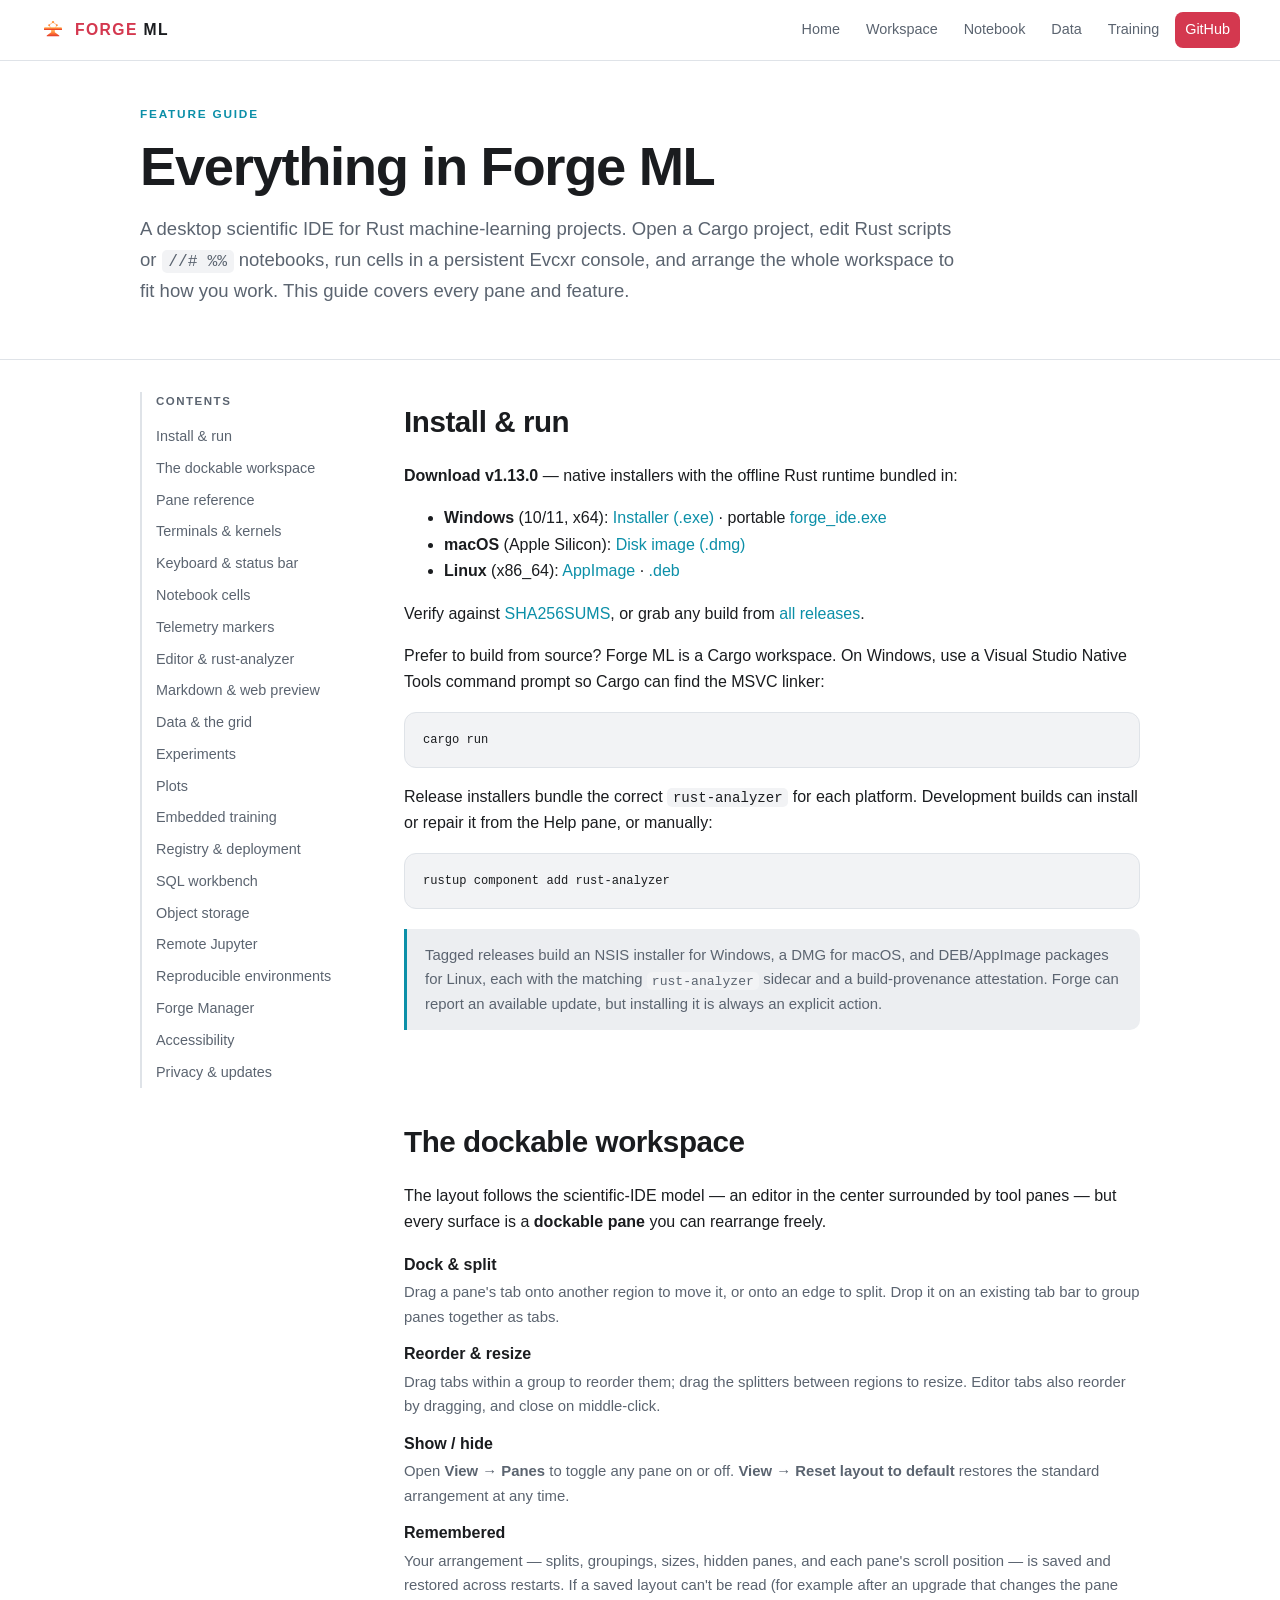
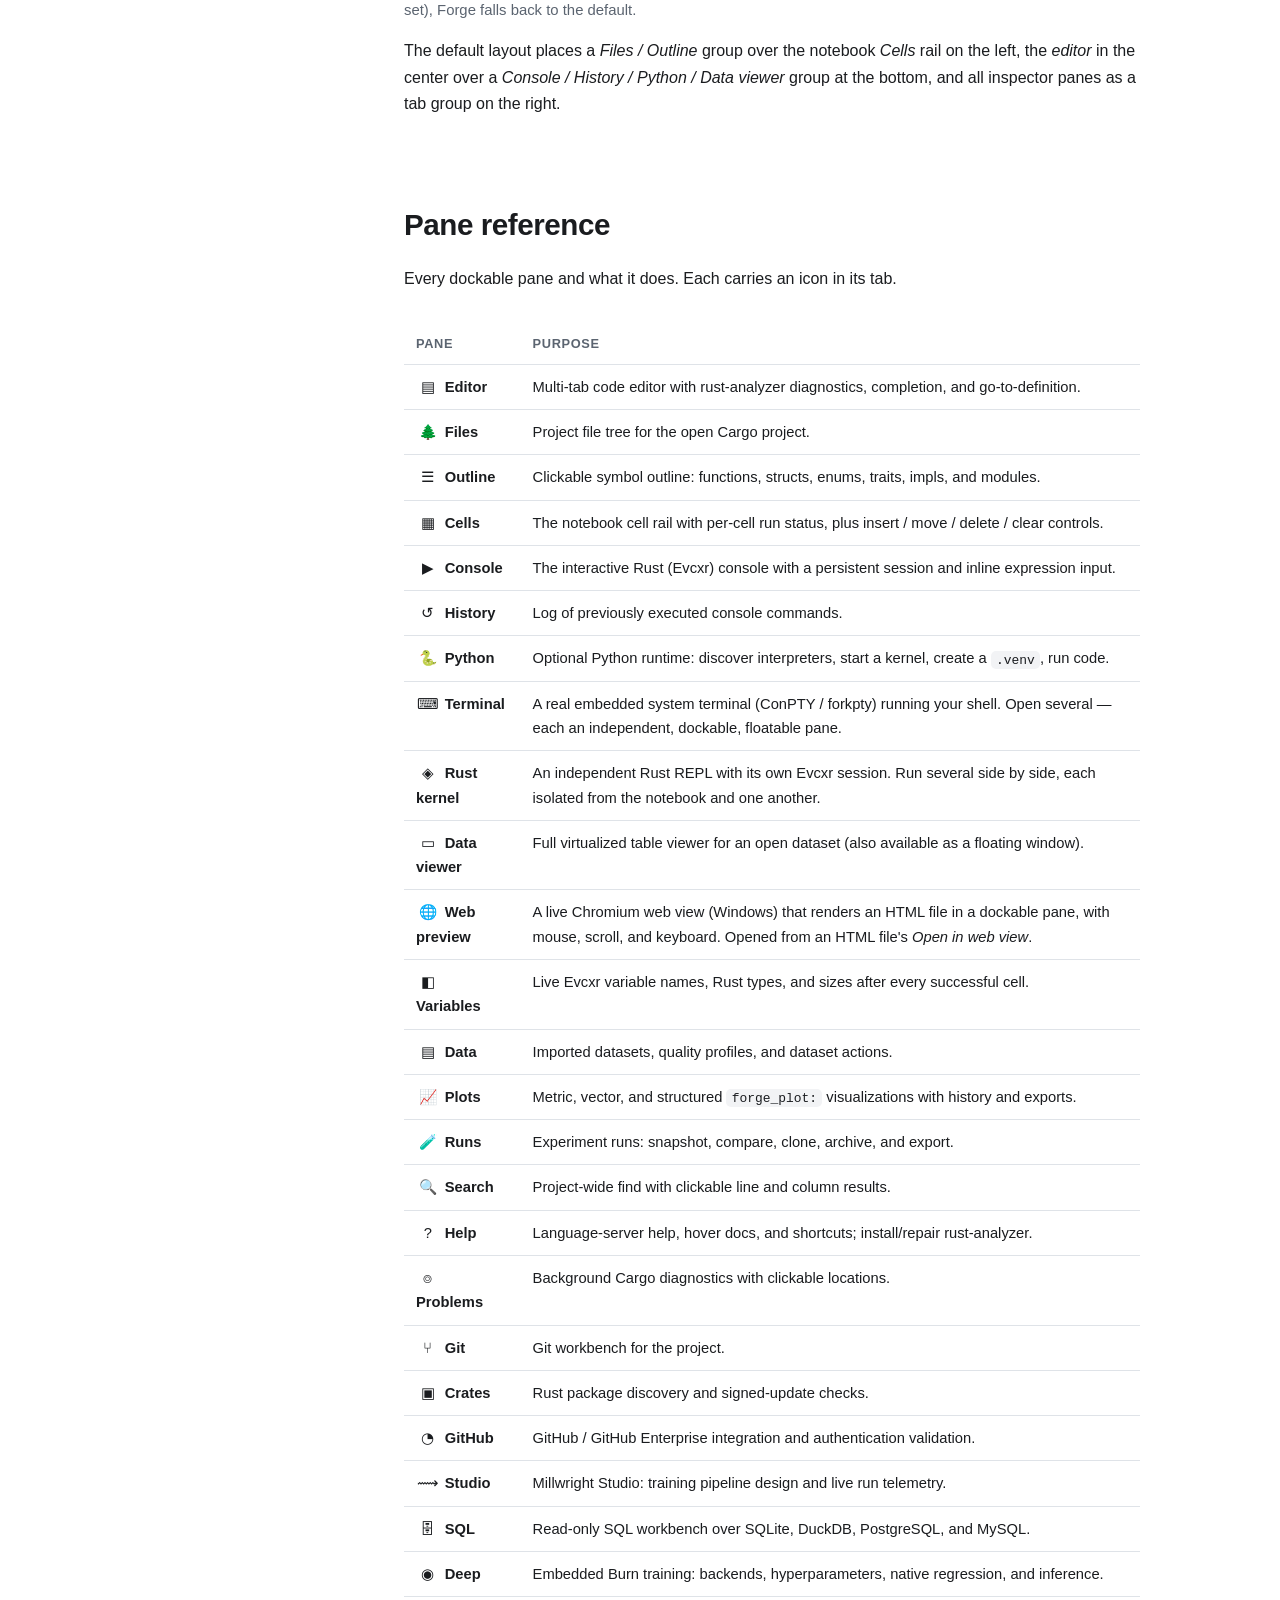
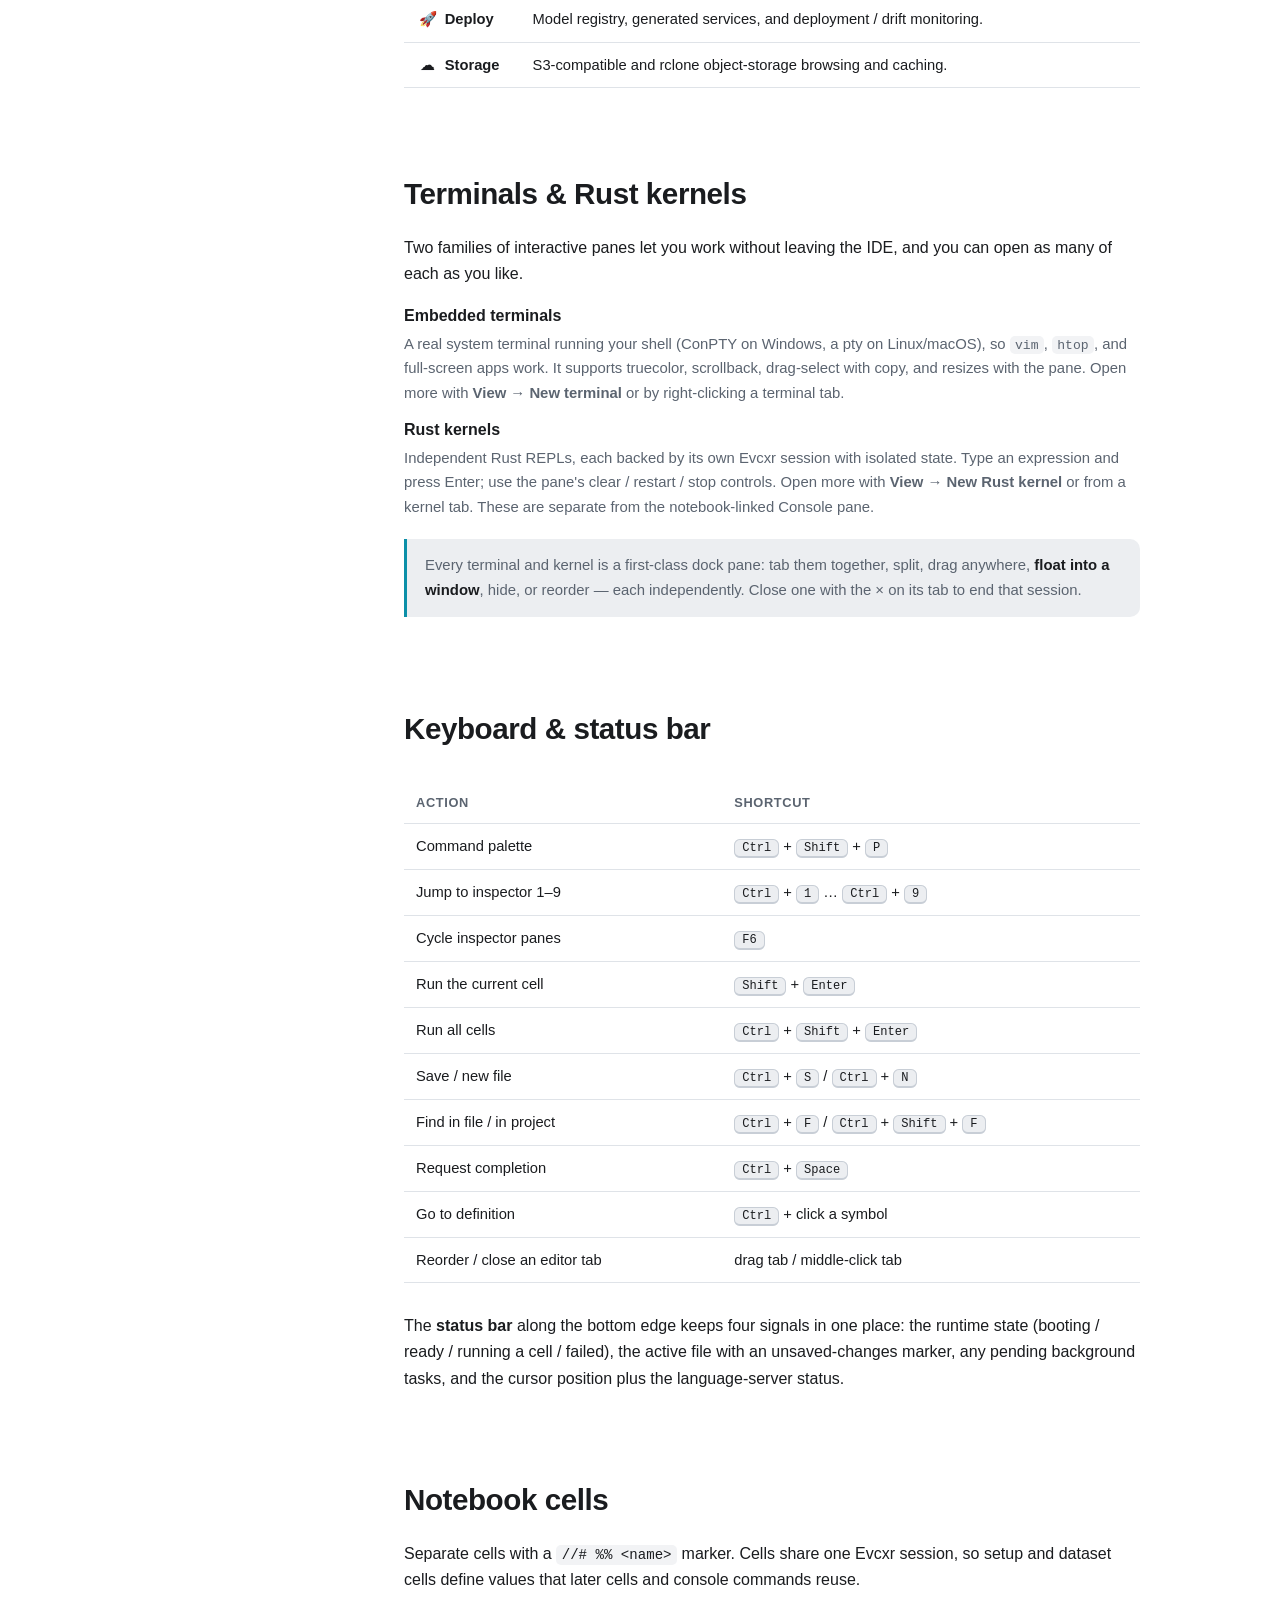
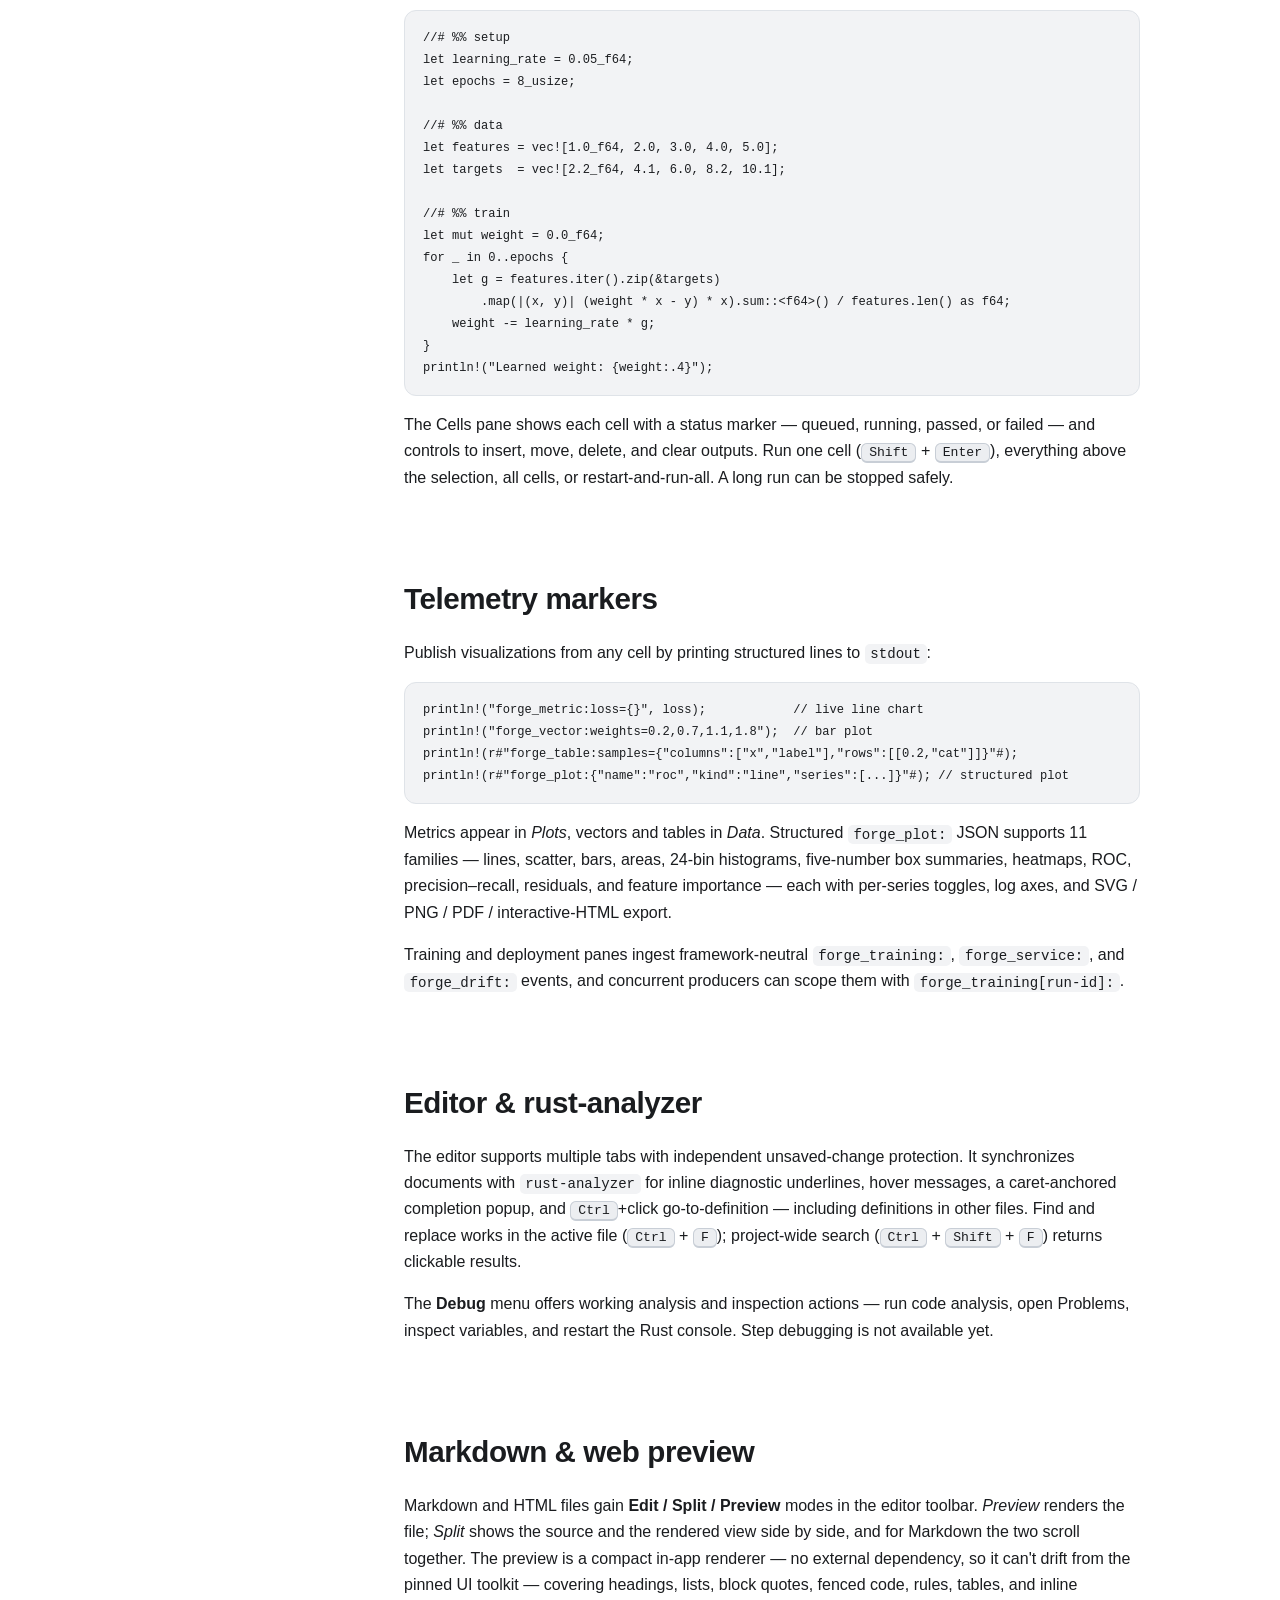
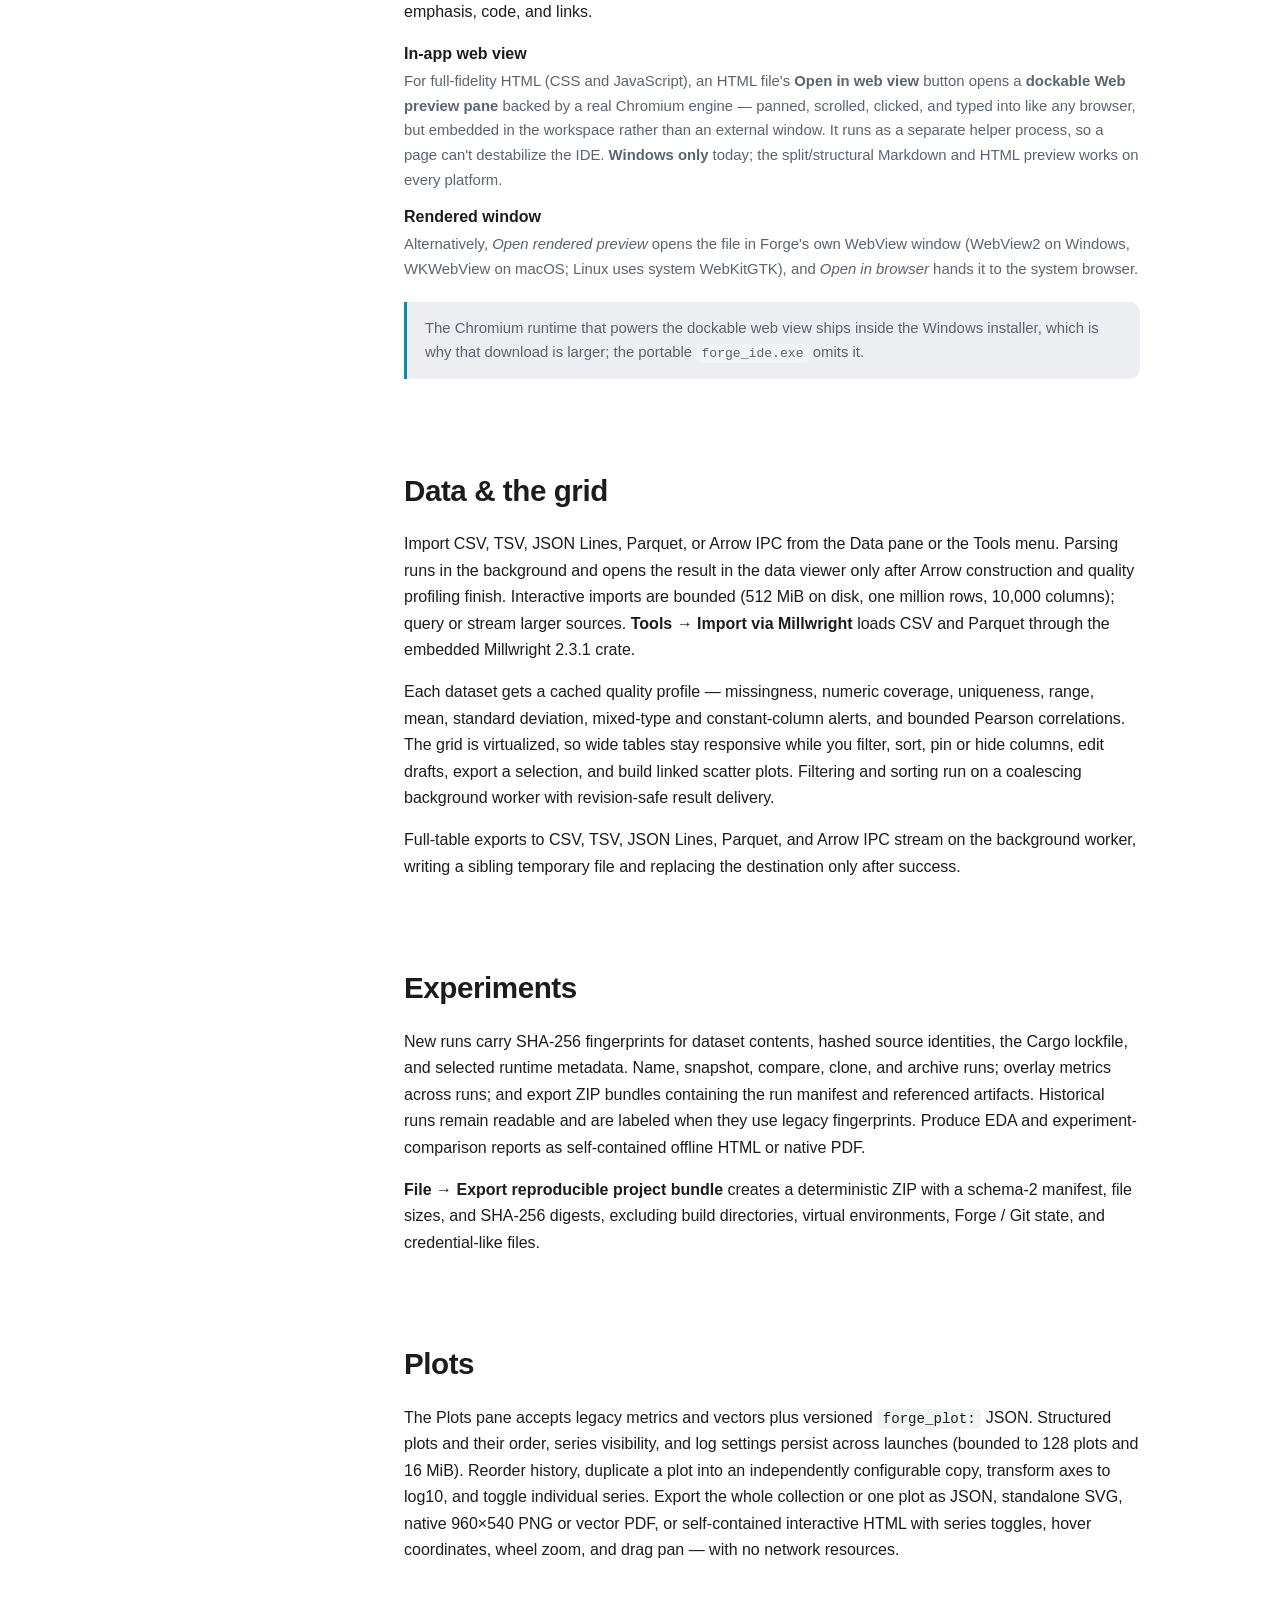
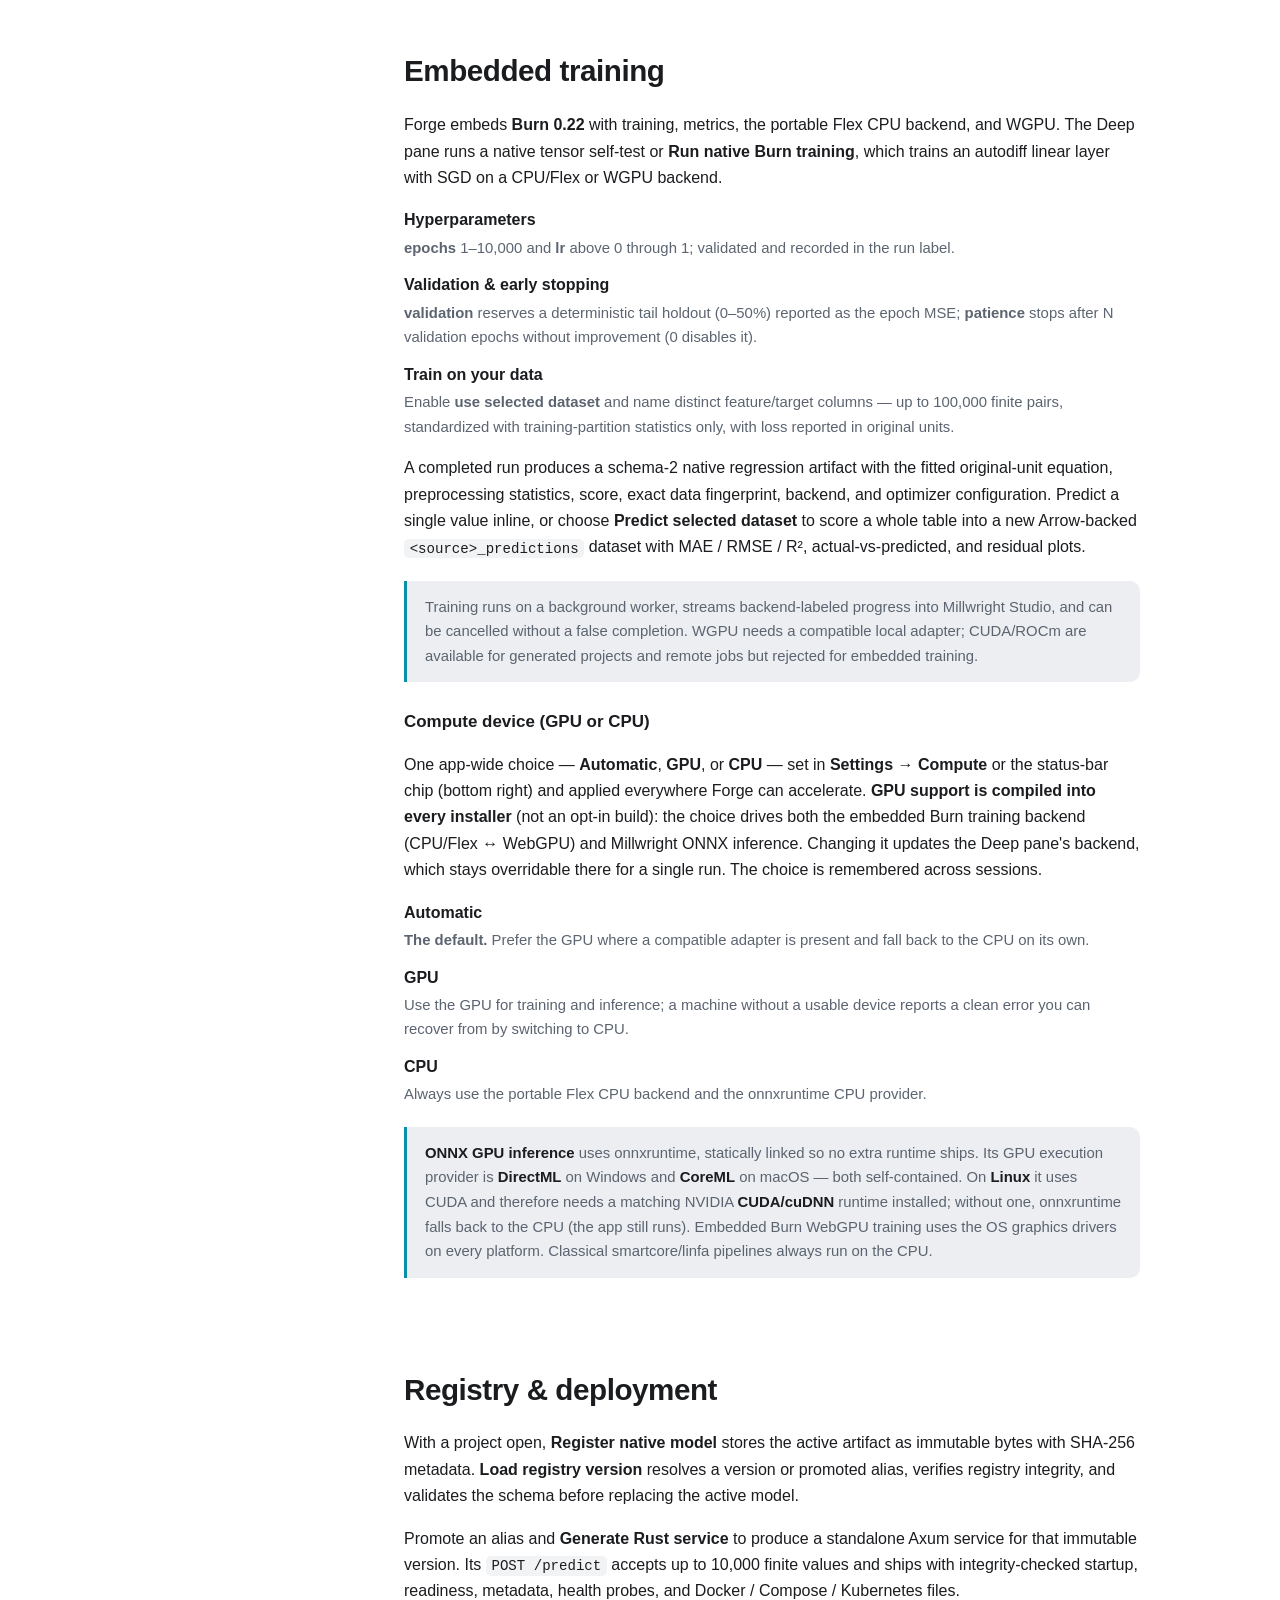
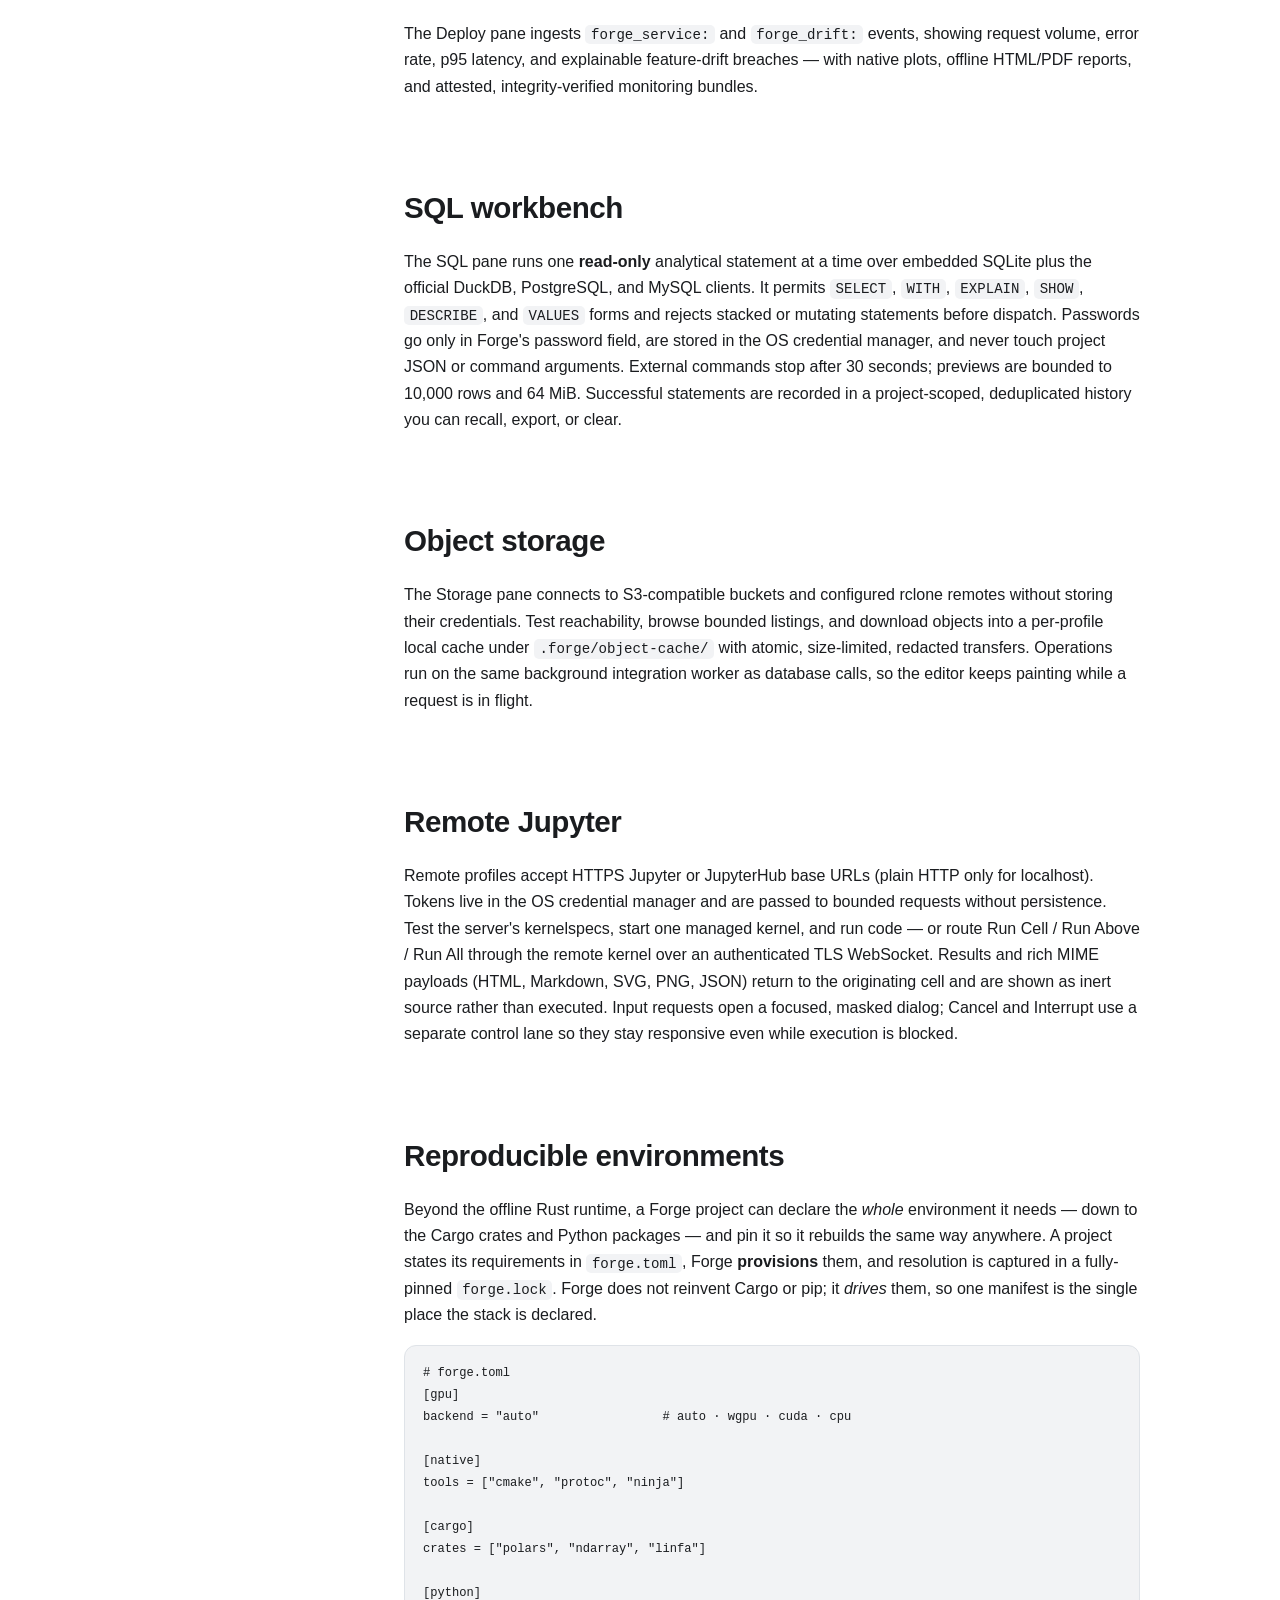
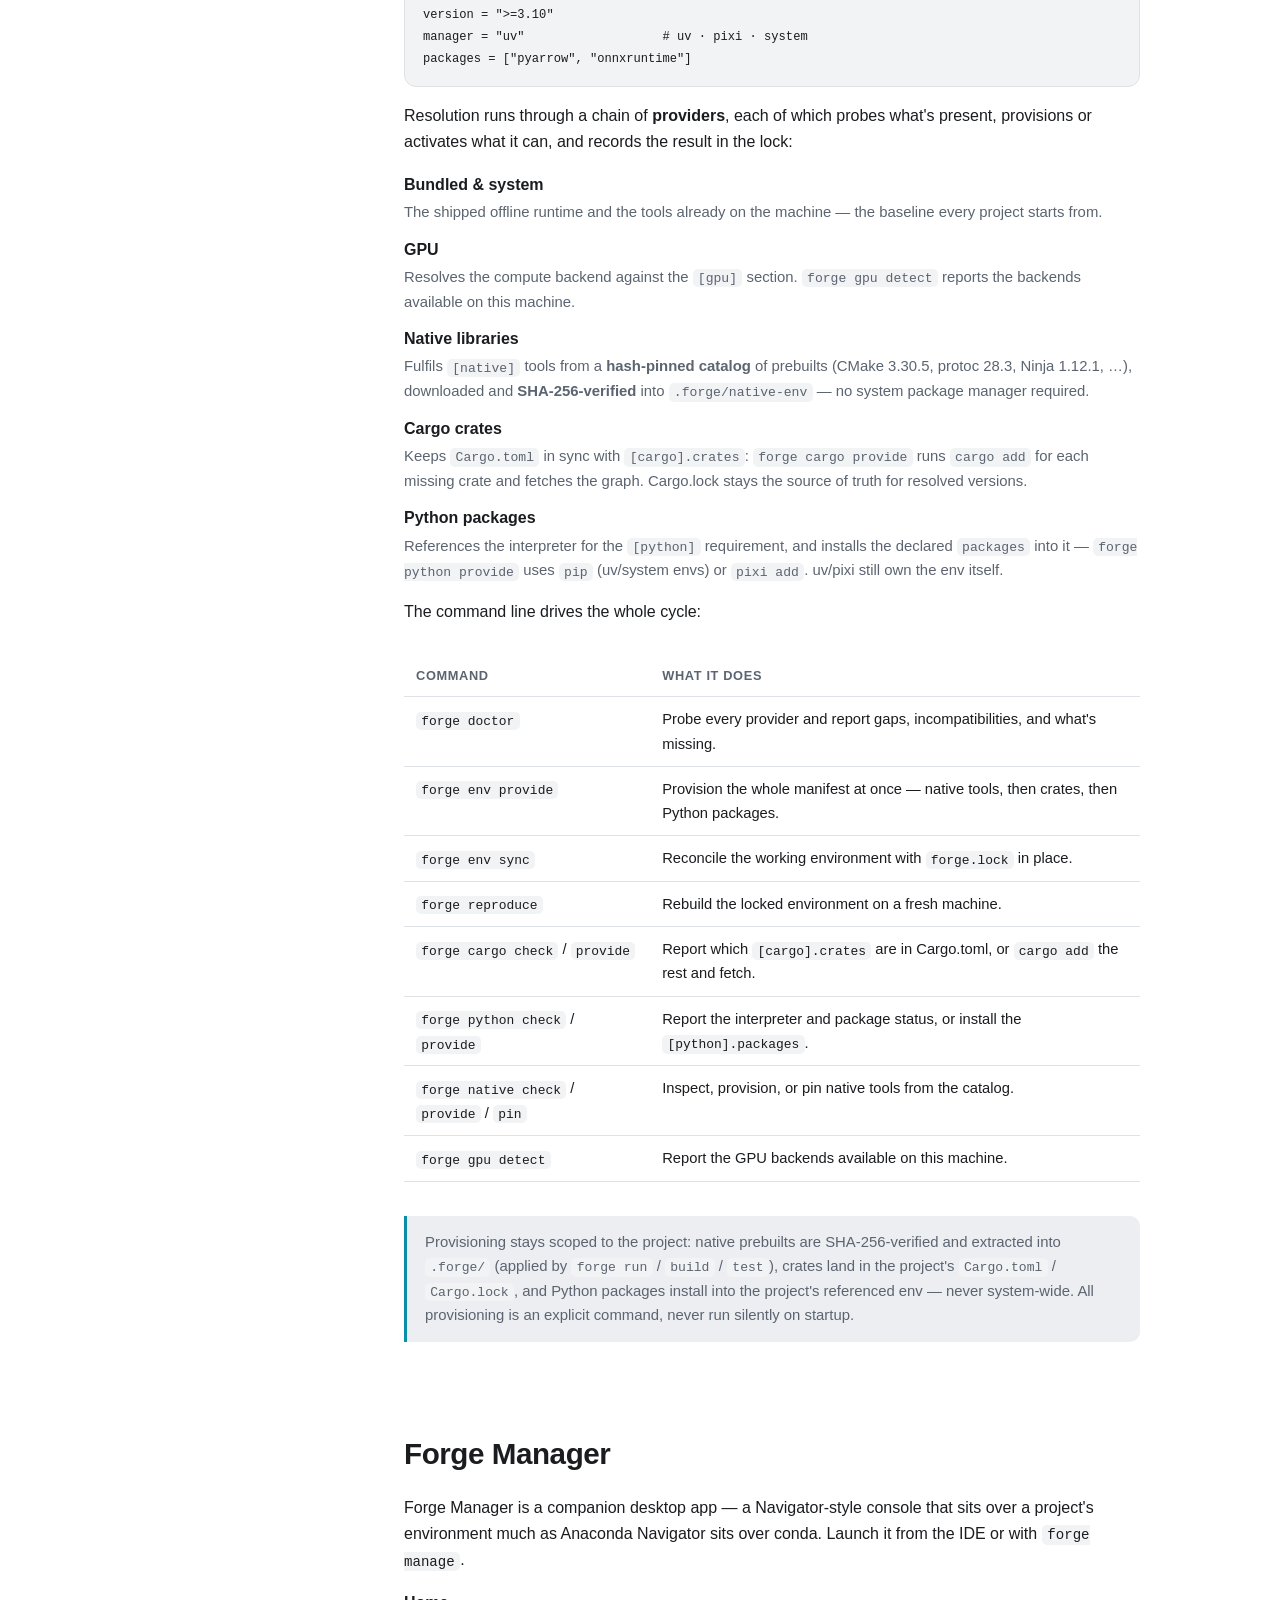
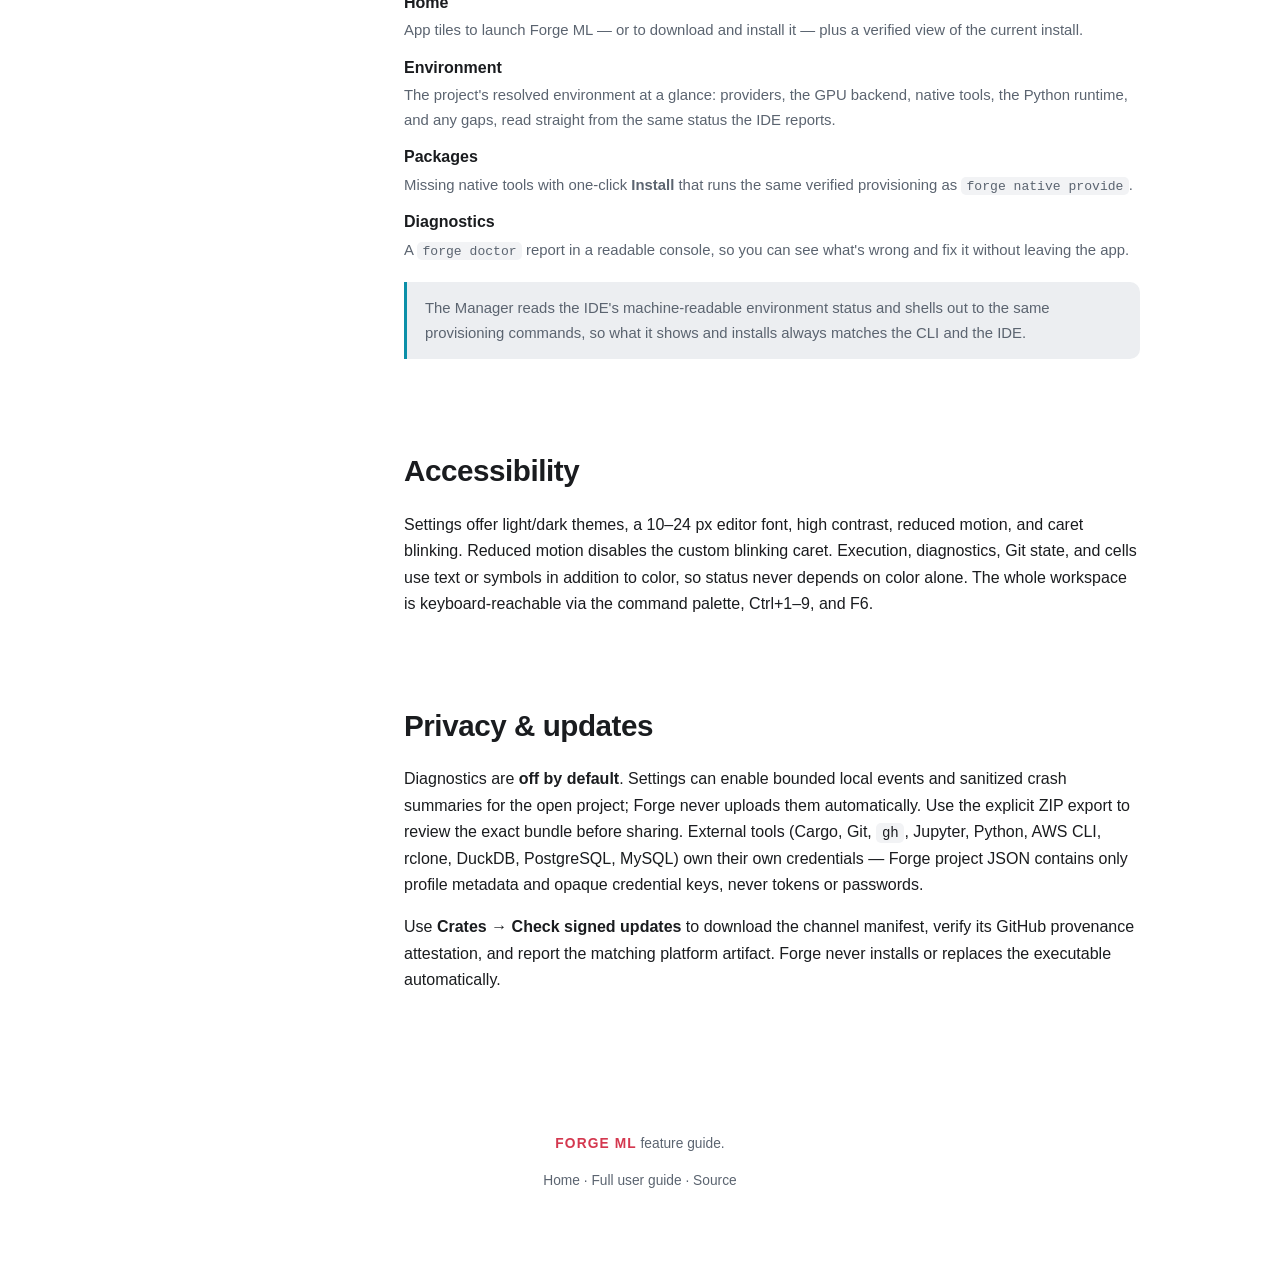
==== commit 40b63c4d: "feat(env): provision Cargo crates and Python packages from forge.toml Extends the environment system" ====
--- a/site/guide.html
+++ b/site/guide.html
@@ -400,10 +400,11 @@
 
     <section id="environments">
       <h2>Reproducible environments</h2>
-      <p>Beyond the offline Rust runtime, a Forge project can declare the wider environment it needs and pin
-      it so it rebuilds the same way anywhere. A project states its requirements in <code>forge.toml</code>,
-      and Forge resolves them into a fully-pinned <code>forge.lock</code> — the reproducible source of
-      truth.</p>
+      <p>Beyond the offline Rust runtime, a Forge project can declare the <em>whole</em> environment it
+      needs — down to the Cargo crates and Python packages — and pin it so it rebuilds the same way
+      anywhere. A project states its requirements in <code>forge.toml</code>, Forge <strong>provisions</strong>
+      them, and resolution is captured in a fully-pinned <code>forge.lock</code>. Forge does not reinvent
+      Cargo or pip; it <em>drives</em> them, so one manifest is the single place the stack is declared.</p>
 <pre><code># forge.toml
 [gpu]
 backend = "auto"                 # auto · wgpu · cuda · cpu
@@ -411,10 +412,15 @@
 [native]
 tools = ["cmake", "protoc", "ninja"]
 
+[cargo]
+crates = ["polars", "ndarray", "linfa"]
+
 [python]
-version = "&gt;=3.10"</code></pre>
+version = "&gt;=3.10"
+manager = "uv"                   # uv · pixi · system
+packages = ["pyarrow", "onnxruntime"]</code></pre>
       <p>Resolution runs through a chain of <strong>providers</strong>, each of which probes what's present,
-      activates what it can, and records the result in the lock:</p>
+      provisions or activates what it can, and records the result in the lock:</p>
       <dl class="spec">
         <dt>Bundled &amp; system</dt>
         <dd>The shipped offline runtime and the tools already on the machine — the baseline every project starts from.</dd>
@@ -422,8 +428,10 @@
         <dd>Resolves the compute backend against the <code>[gpu]</code> section. <code>forge gpu detect</code> reports the backends available on this machine.</dd>
         <dt>Native libraries</dt>
         <dd>Fulfils <code>[native]</code> tools from a <strong>hash-pinned catalog</strong> of prebuilts (CMake 3.30.5, protoc 28.3, Ninja 1.12.1, …), downloaded and <strong>SHA-256-verified</strong> into <code>.forge/native-env</code> — no system package manager required.</dd>
-        <dt>Python</dt>
-        <dd>Resolves an interpreter for the <code>[python]</code> requirement; <code>forge python check</code> reports what it finds.</dd>
+        <dt>Cargo crates</dt>
+        <dd>Keeps <code>Cargo.toml</code> in sync with <code>[cargo].crates</code>: <code>forge cargo provide</code> runs <code>cargo&nbsp;add</code> for each missing crate and fetches the graph. Cargo.lock stays the source of truth for resolved versions.</dd>
+        <dt>Python packages</dt>
+        <dd>References the interpreter for the <code>[python]</code> requirement, and installs the declared <code>packages</code> into it — <code>forge python provide</code> uses <code>pip</code> (uv/system envs) or <code>pixi add</code>. uv/pixi still own the env itself.</dd>
       </dl>
       <p>The command line drives the whole cycle:</p>
       <div class="table-scroll">
@@ -431,16 +439,21 @@
         <thead><tr><th>Command</th><th>What it does</th></tr></thead>
         <tbody>
           <tr><td><code>forge doctor</code></td><td>Probe every provider and report gaps, incompatibilities, and what's missing.</td></tr>
+          <tr><td><code>forge env provide</code></td><td>Provision the whole manifest at once — native tools, then crates, then Python packages.</td></tr>
           <tr><td><code>forge env sync</code></td><td>Reconcile the working environment with <code>forge.lock</code> in place.</td></tr>
           <tr><td><code>forge reproduce</code></td><td>Rebuild the locked environment on a fresh machine.</td></tr>
+          <tr><td><code>forge cargo check</code> / <code>provide</code></td><td>Report which <code>[cargo].crates</code> are in Cargo.toml, or <code>cargo add</code> the rest and fetch.</td></tr>
+          <tr><td><code>forge python check</code> / <code>provide</code></td><td>Report the interpreter and package status, or install the <code>[python].packages</code>.</td></tr>
           <tr><td><code>forge native check</code> / <code>provide</code> / <code>pin</code></td><td>Inspect, provision, or pin native tools from the catalog.</td></tr>
-          <tr><td><code>forge gpu detect</code> · <code>forge python check</code></td><td>Report the GPU backends and Python interpreter available here.</td></tr>
+          <tr><td><code>forge gpu detect</code></td><td>Report the GPU backends available on this machine.</td></tr>
         </tbody>
       </table>
       </div>
-      <div class="note">Provisioned downloads are verified against a pinned SHA-256 before use, extracted
-      into the project's <code>.forge/</code> directory, and applied by <code>forge run</code> / <code>build</code> /
-      <code>test</code> — never touching system directories.</div>
+      <div class="note">Provisioning stays scoped to the project: native prebuilts are SHA-256-verified and
+      extracted into <code>.forge/</code> (applied by <code>forge run</code> / <code>build</code> / <code>test</code>),
+      crates land in the project's <code>Cargo.toml</code> / <code>Cargo.lock</code>, and Python packages install
+      into the project's referenced env — never system-wide. All provisioning is an explicit command, never
+      run silently on startup.</div>
     </section>
 
     <section id="manager">
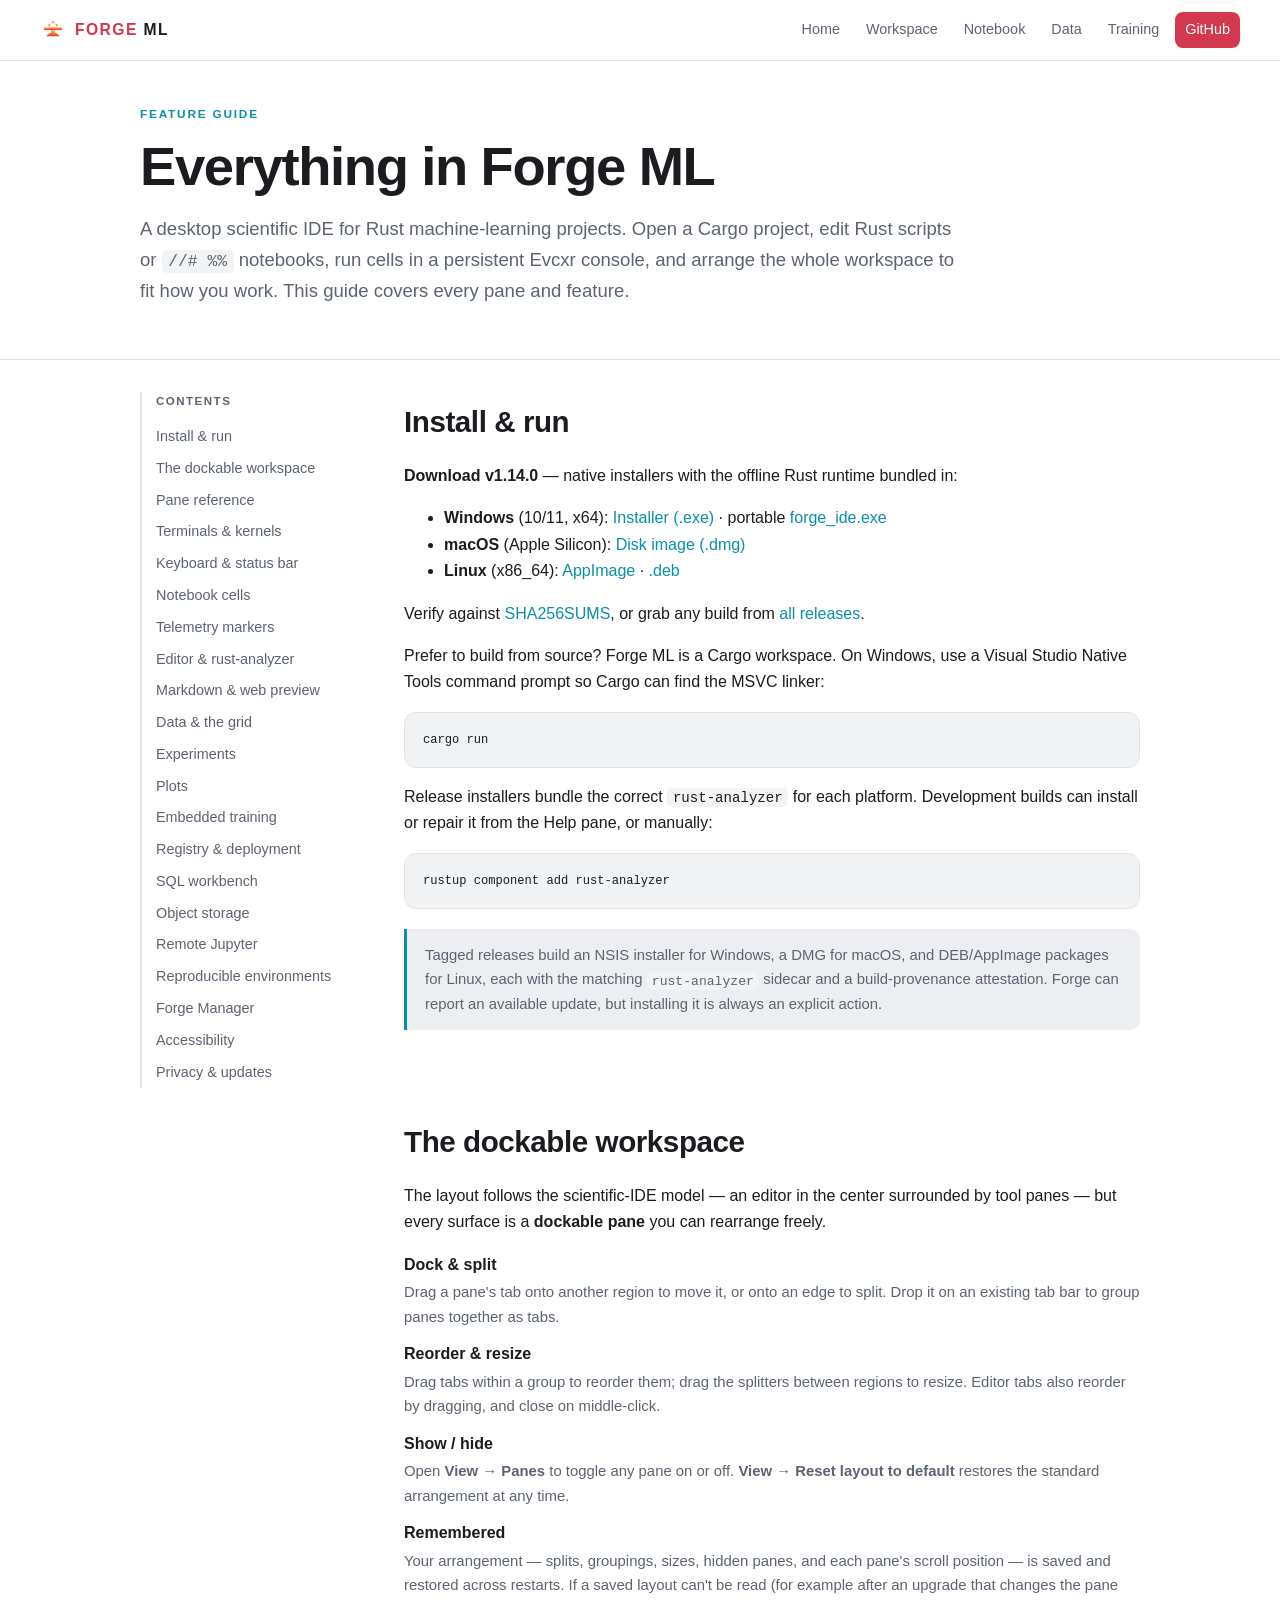
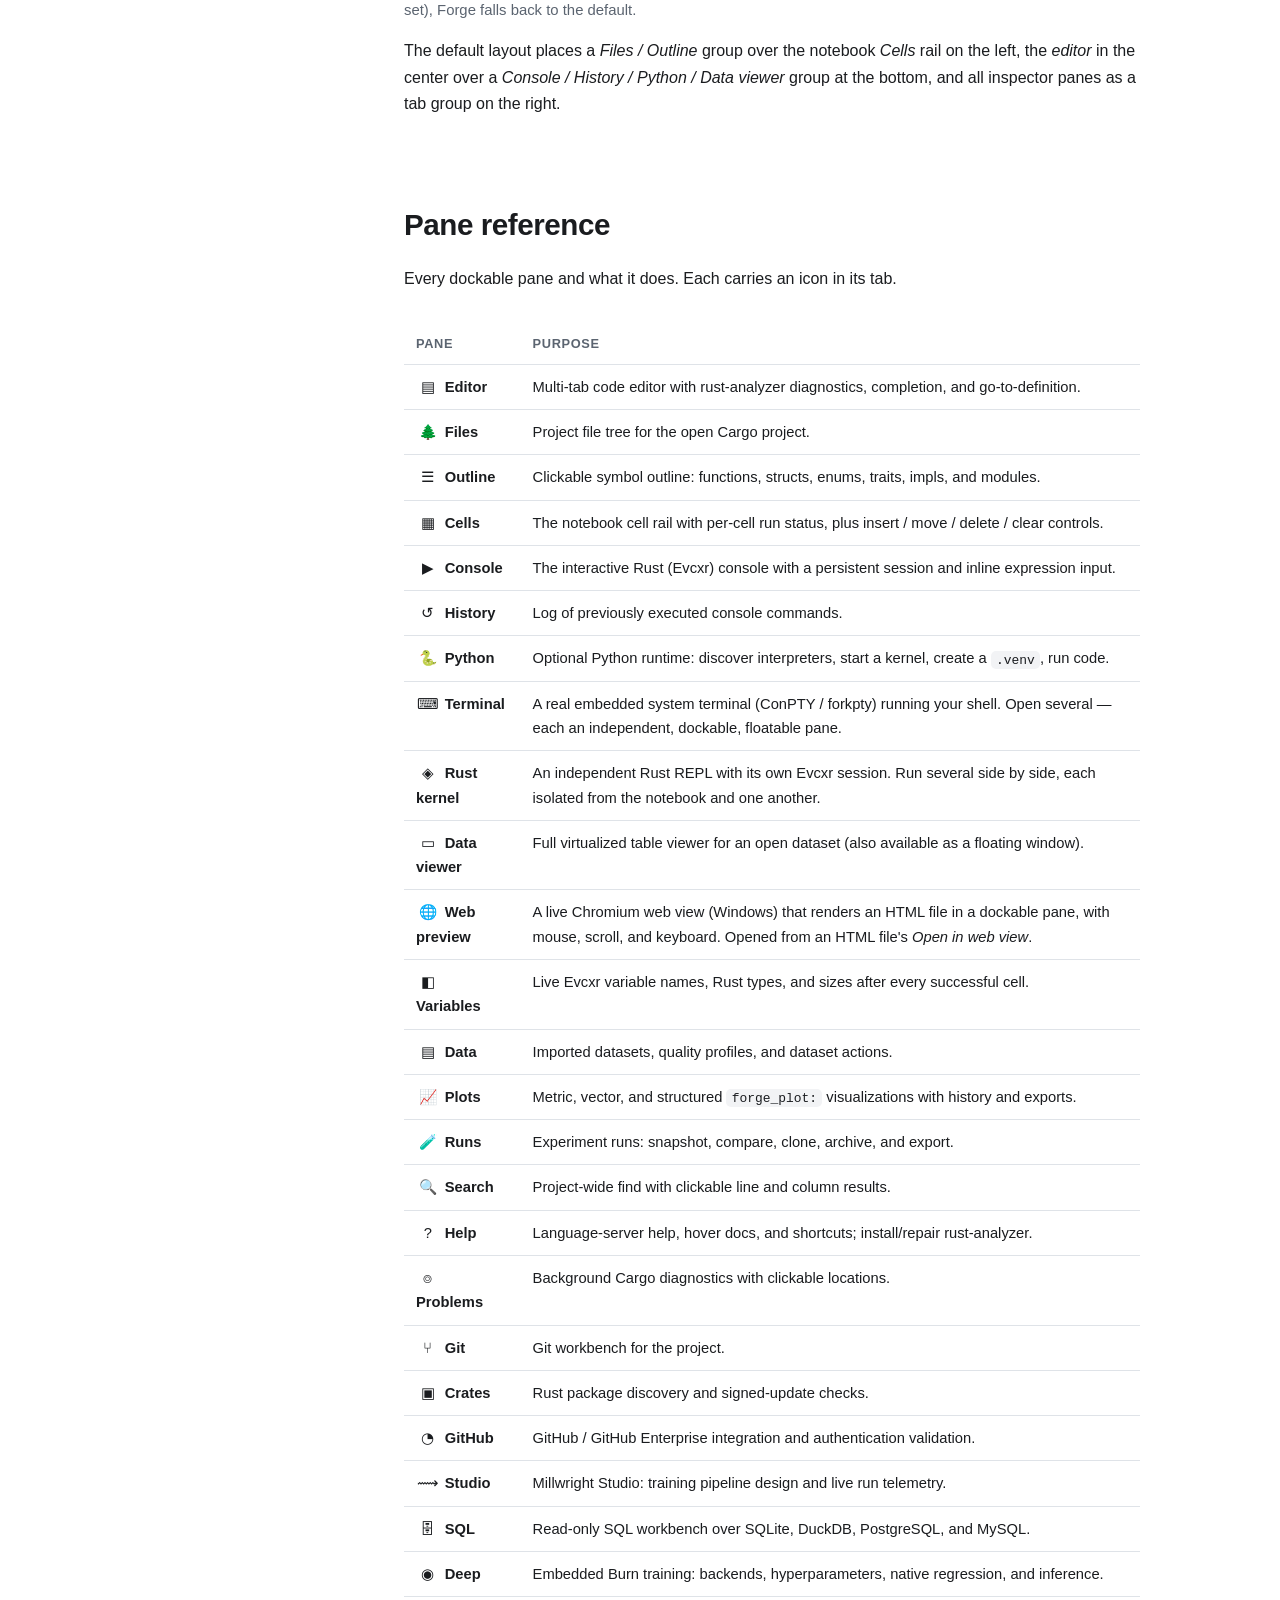
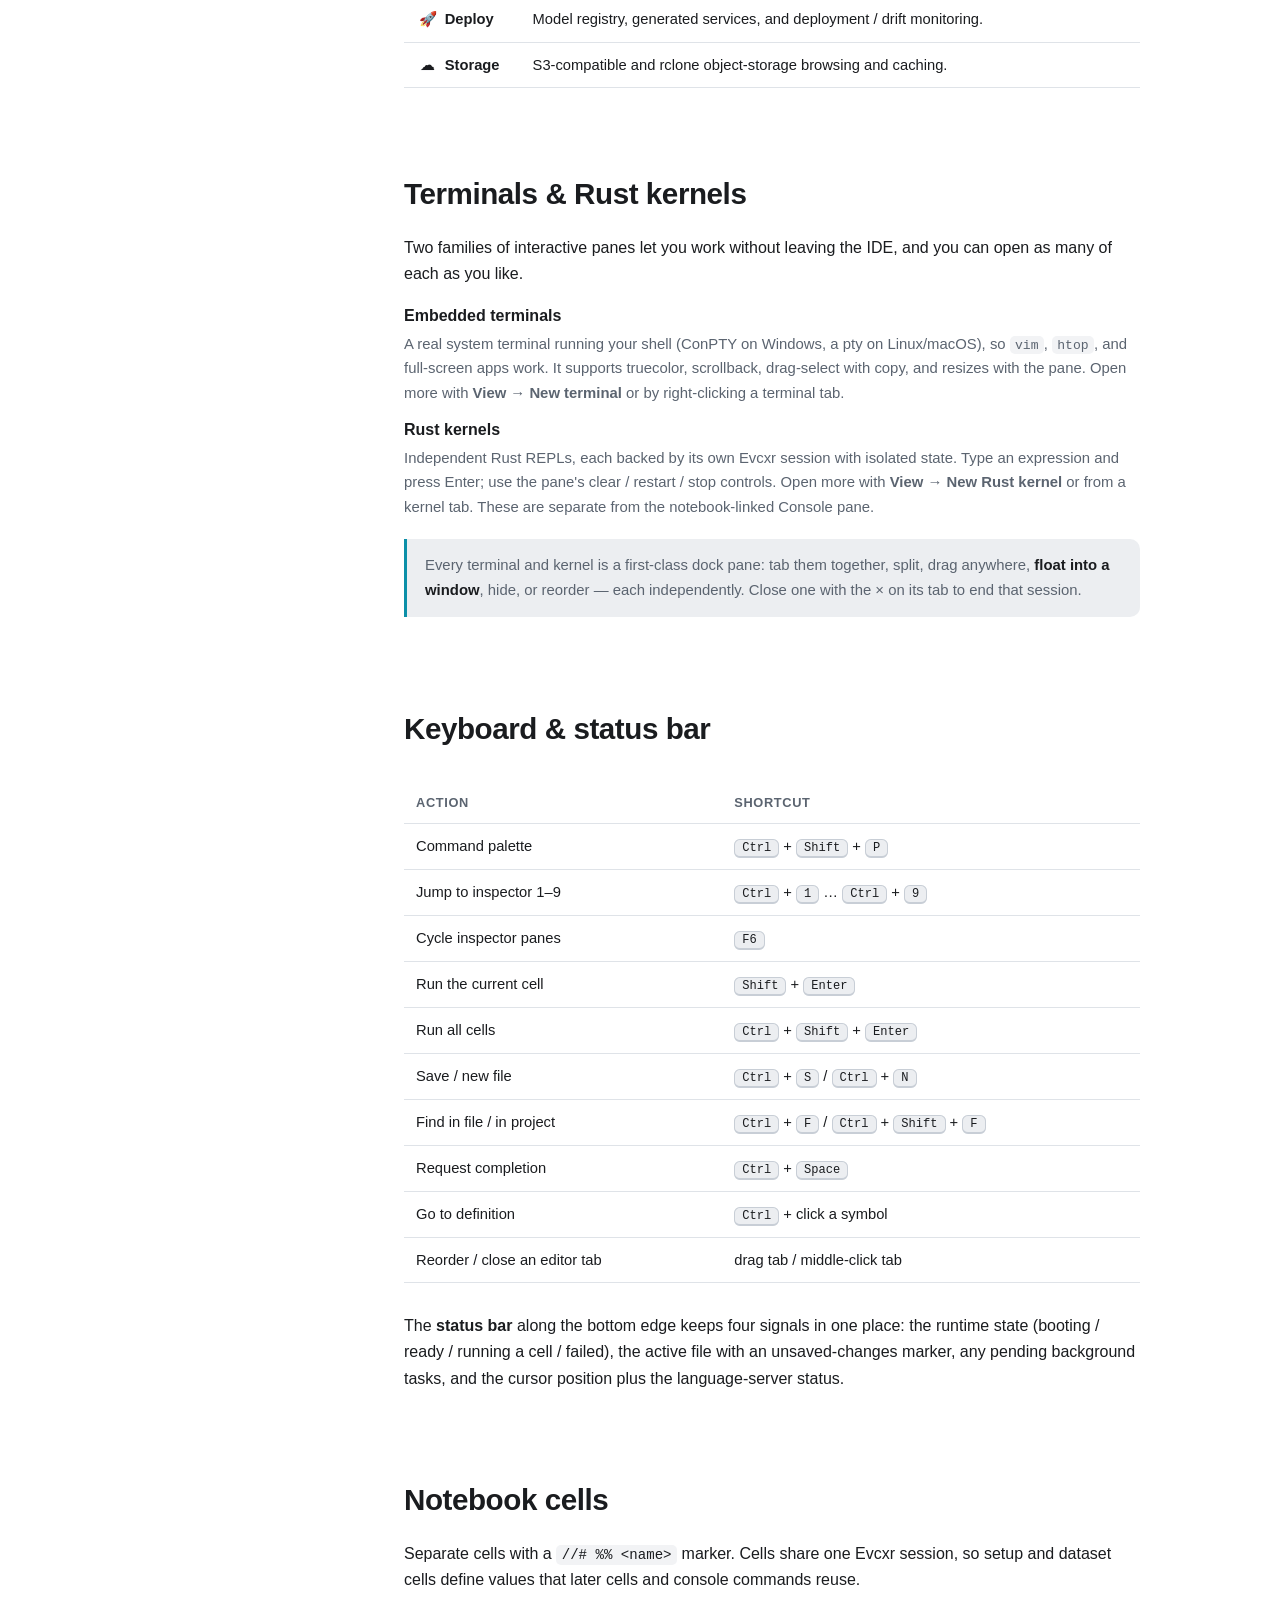
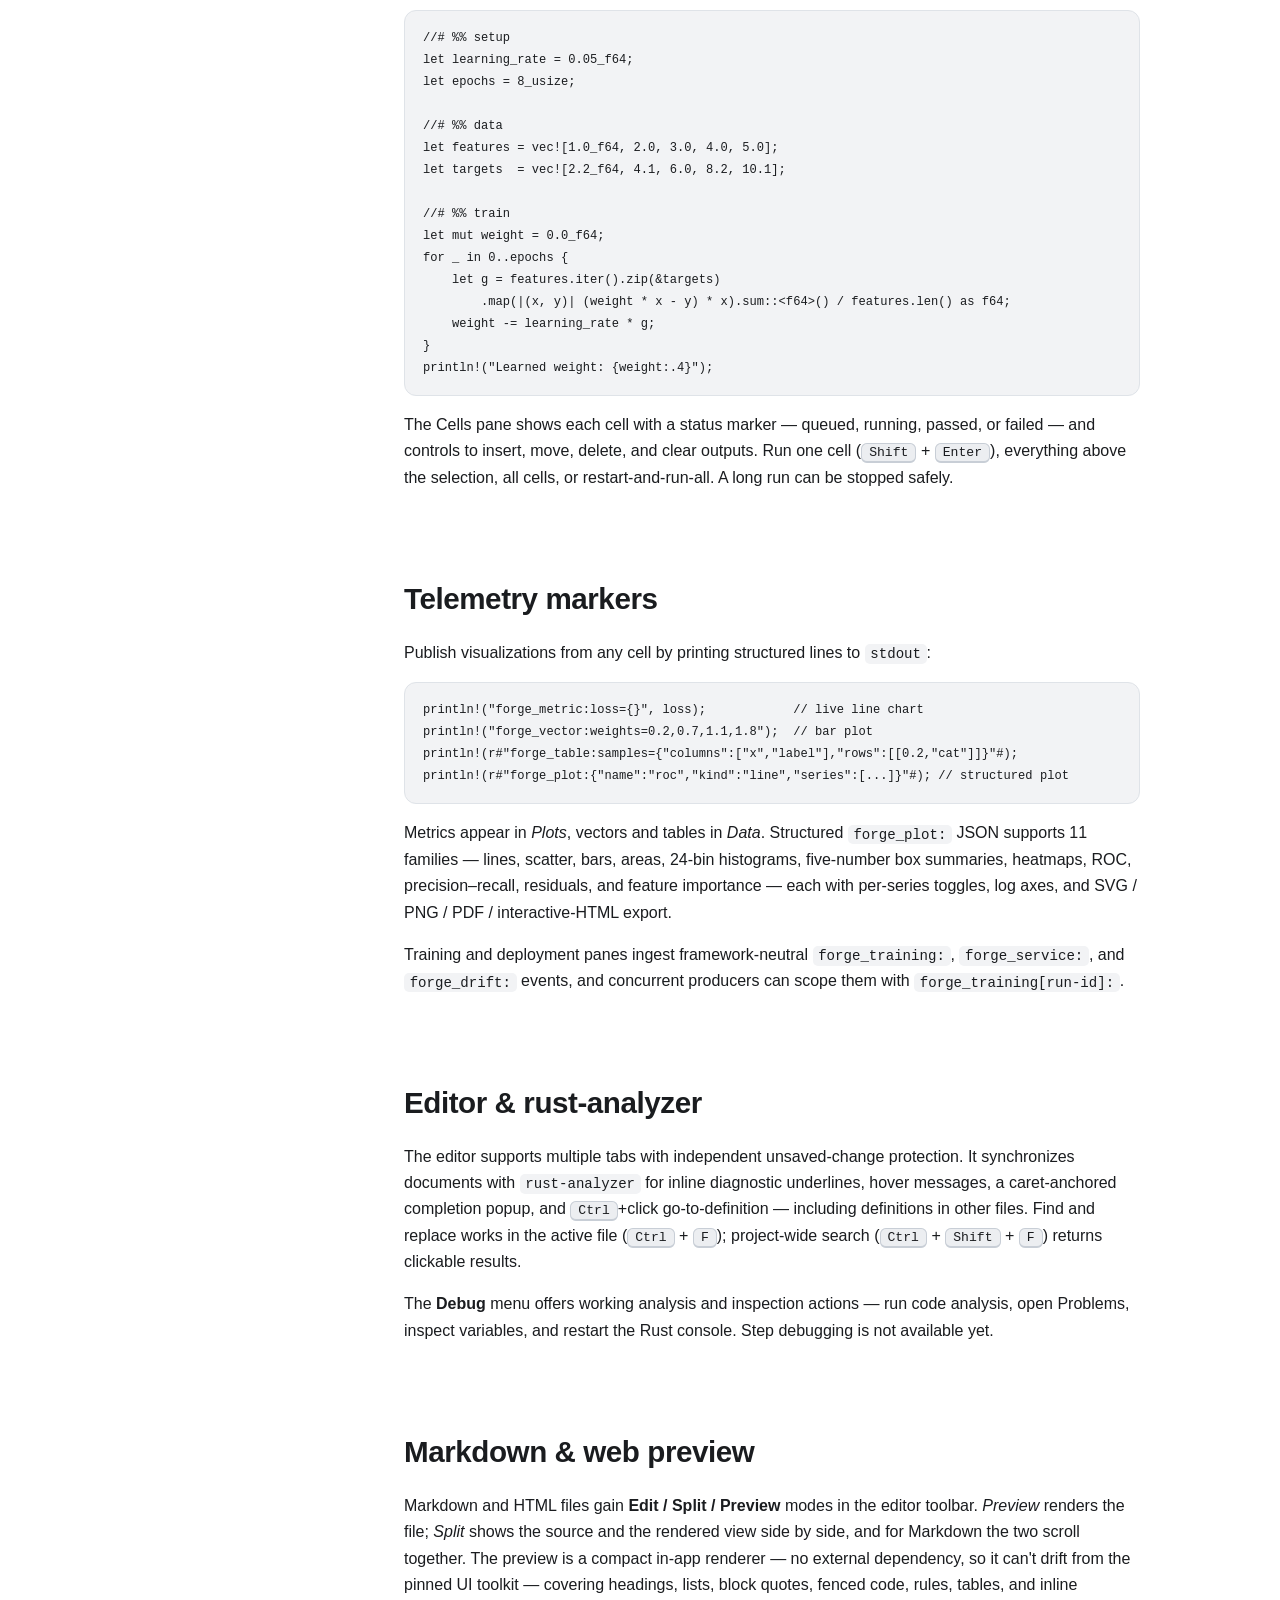
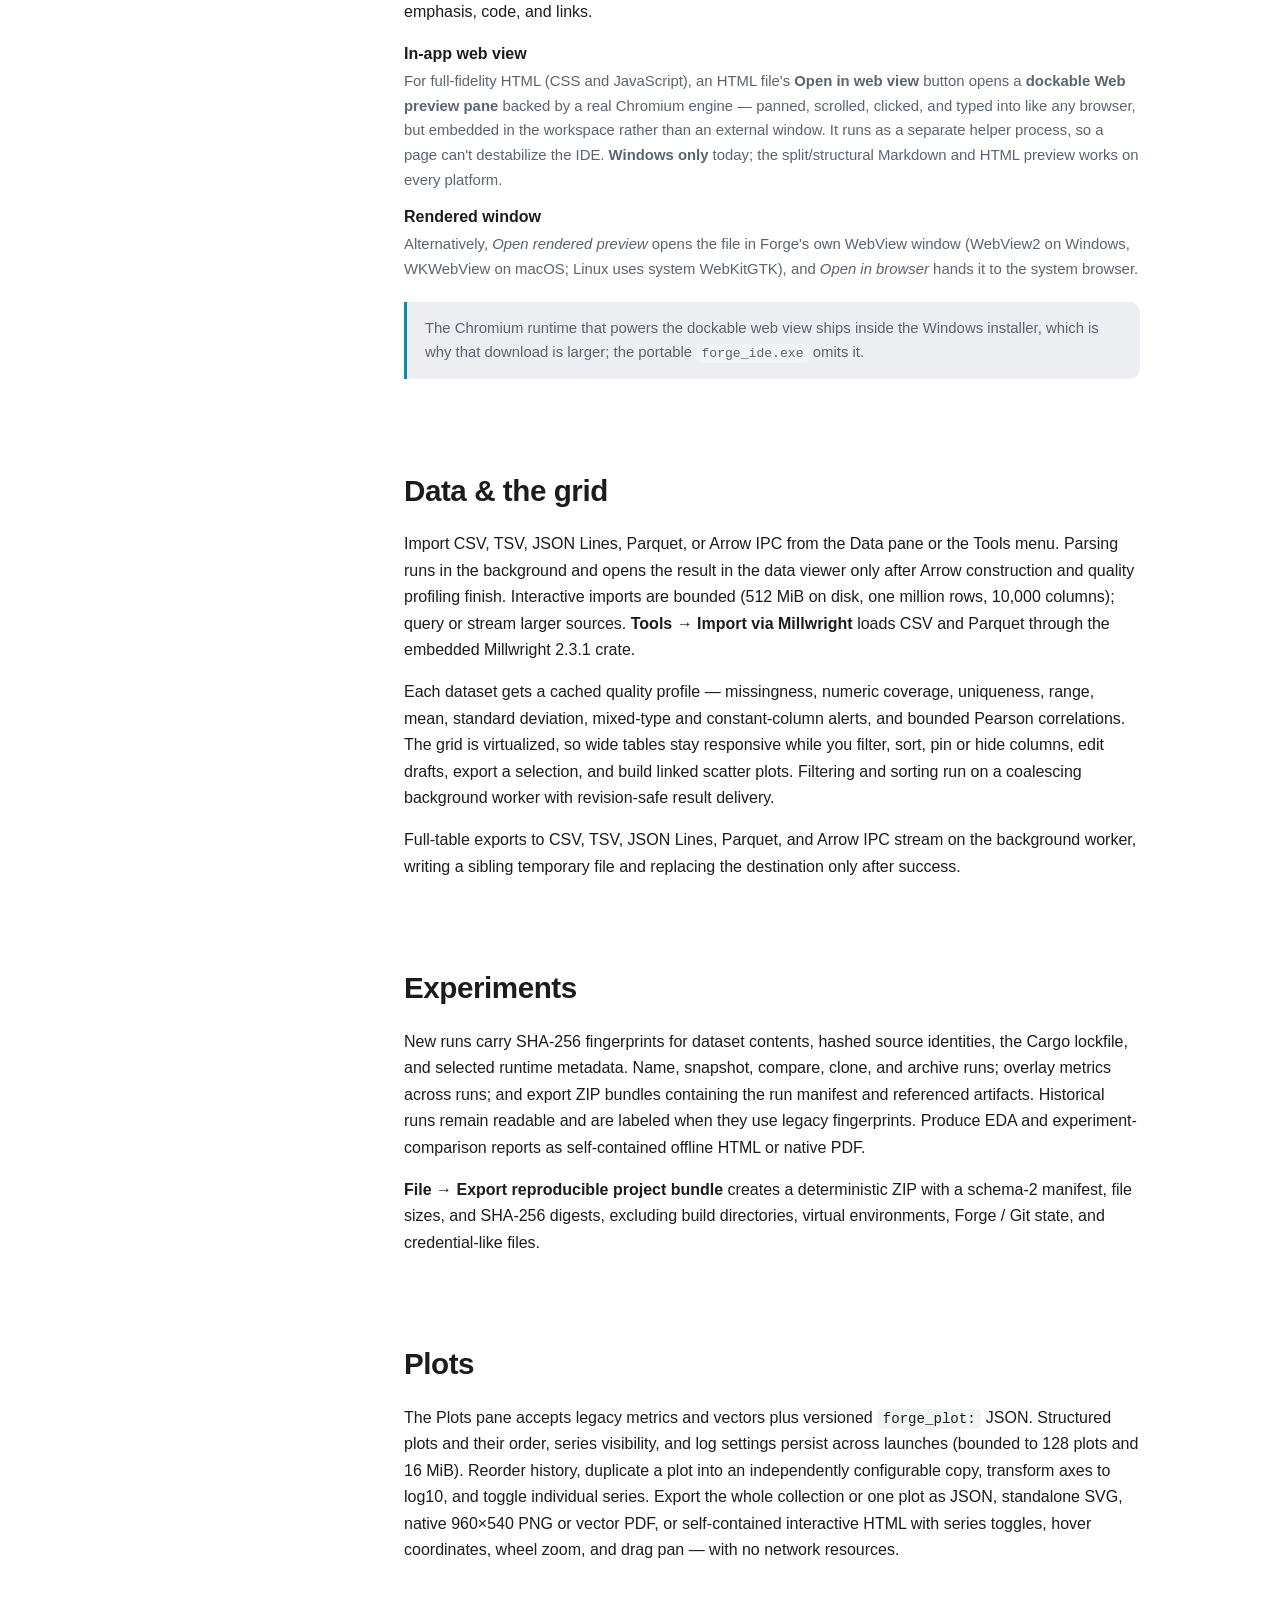
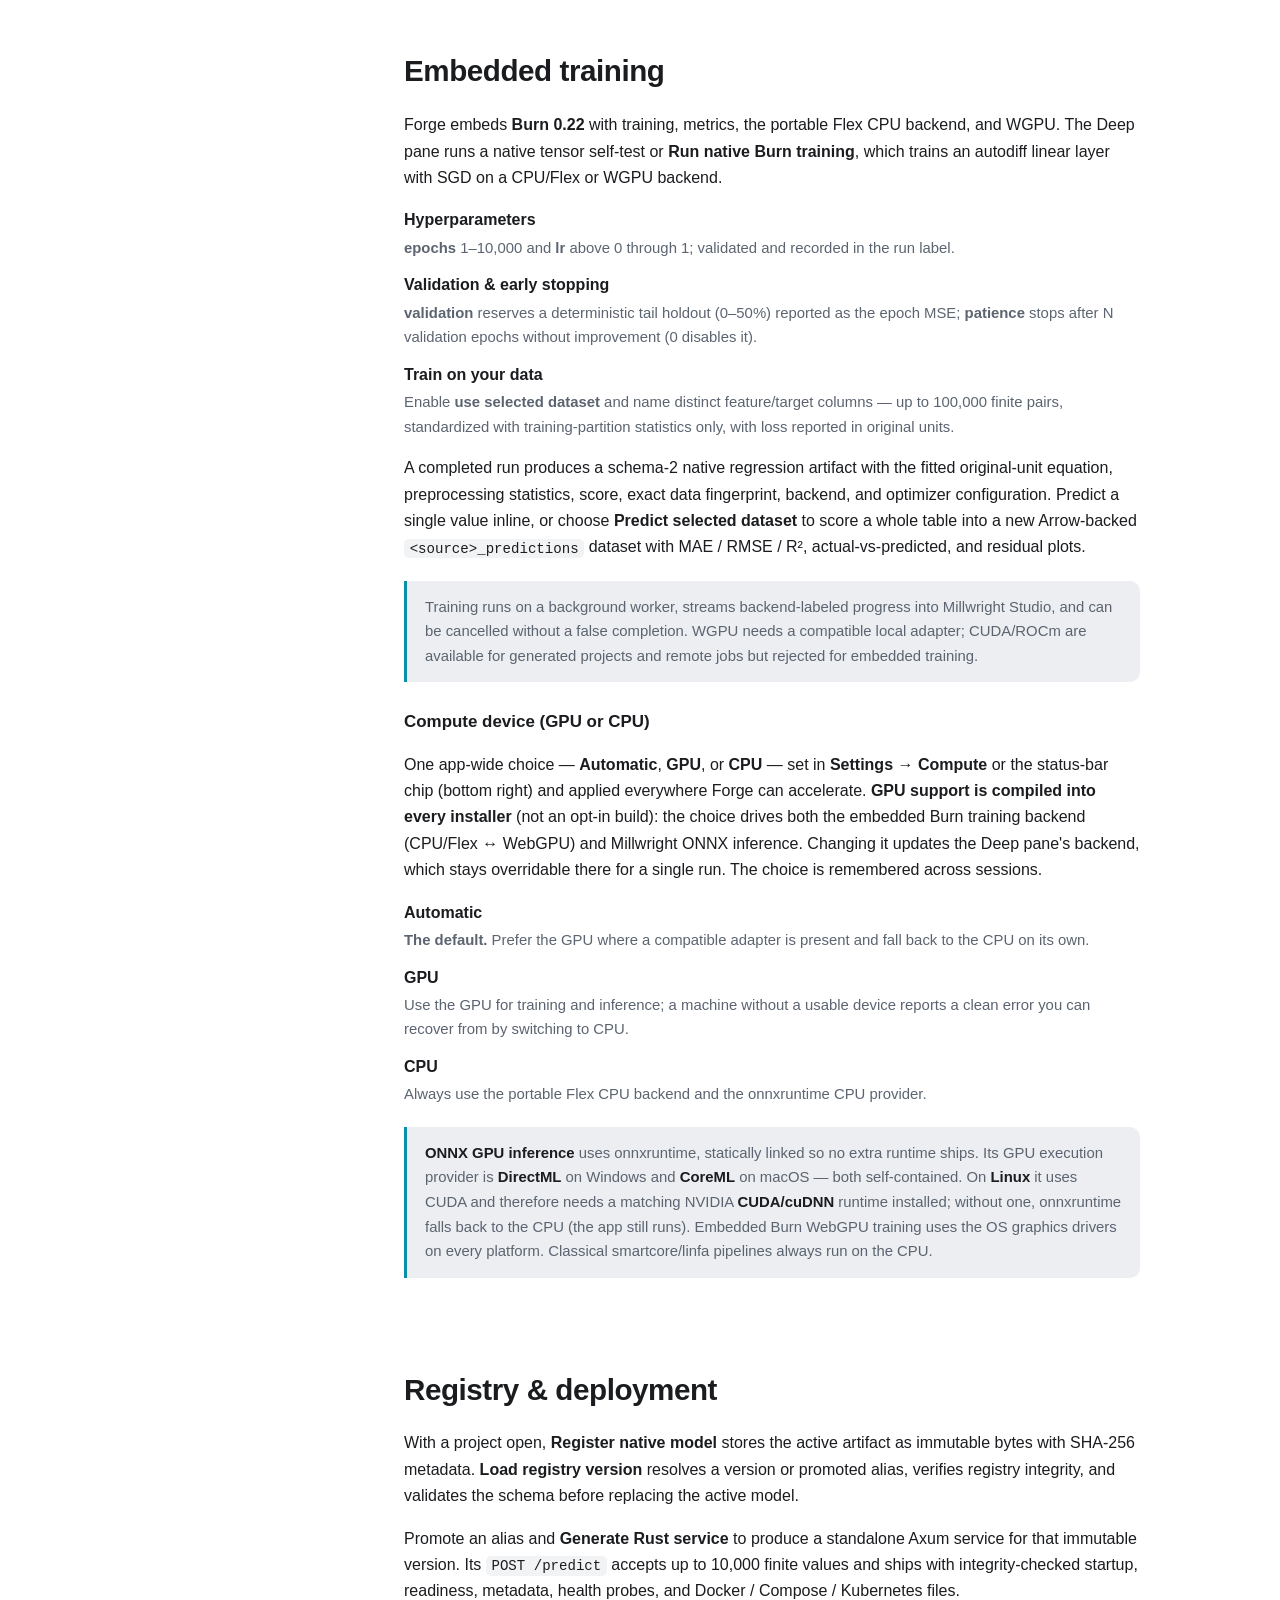
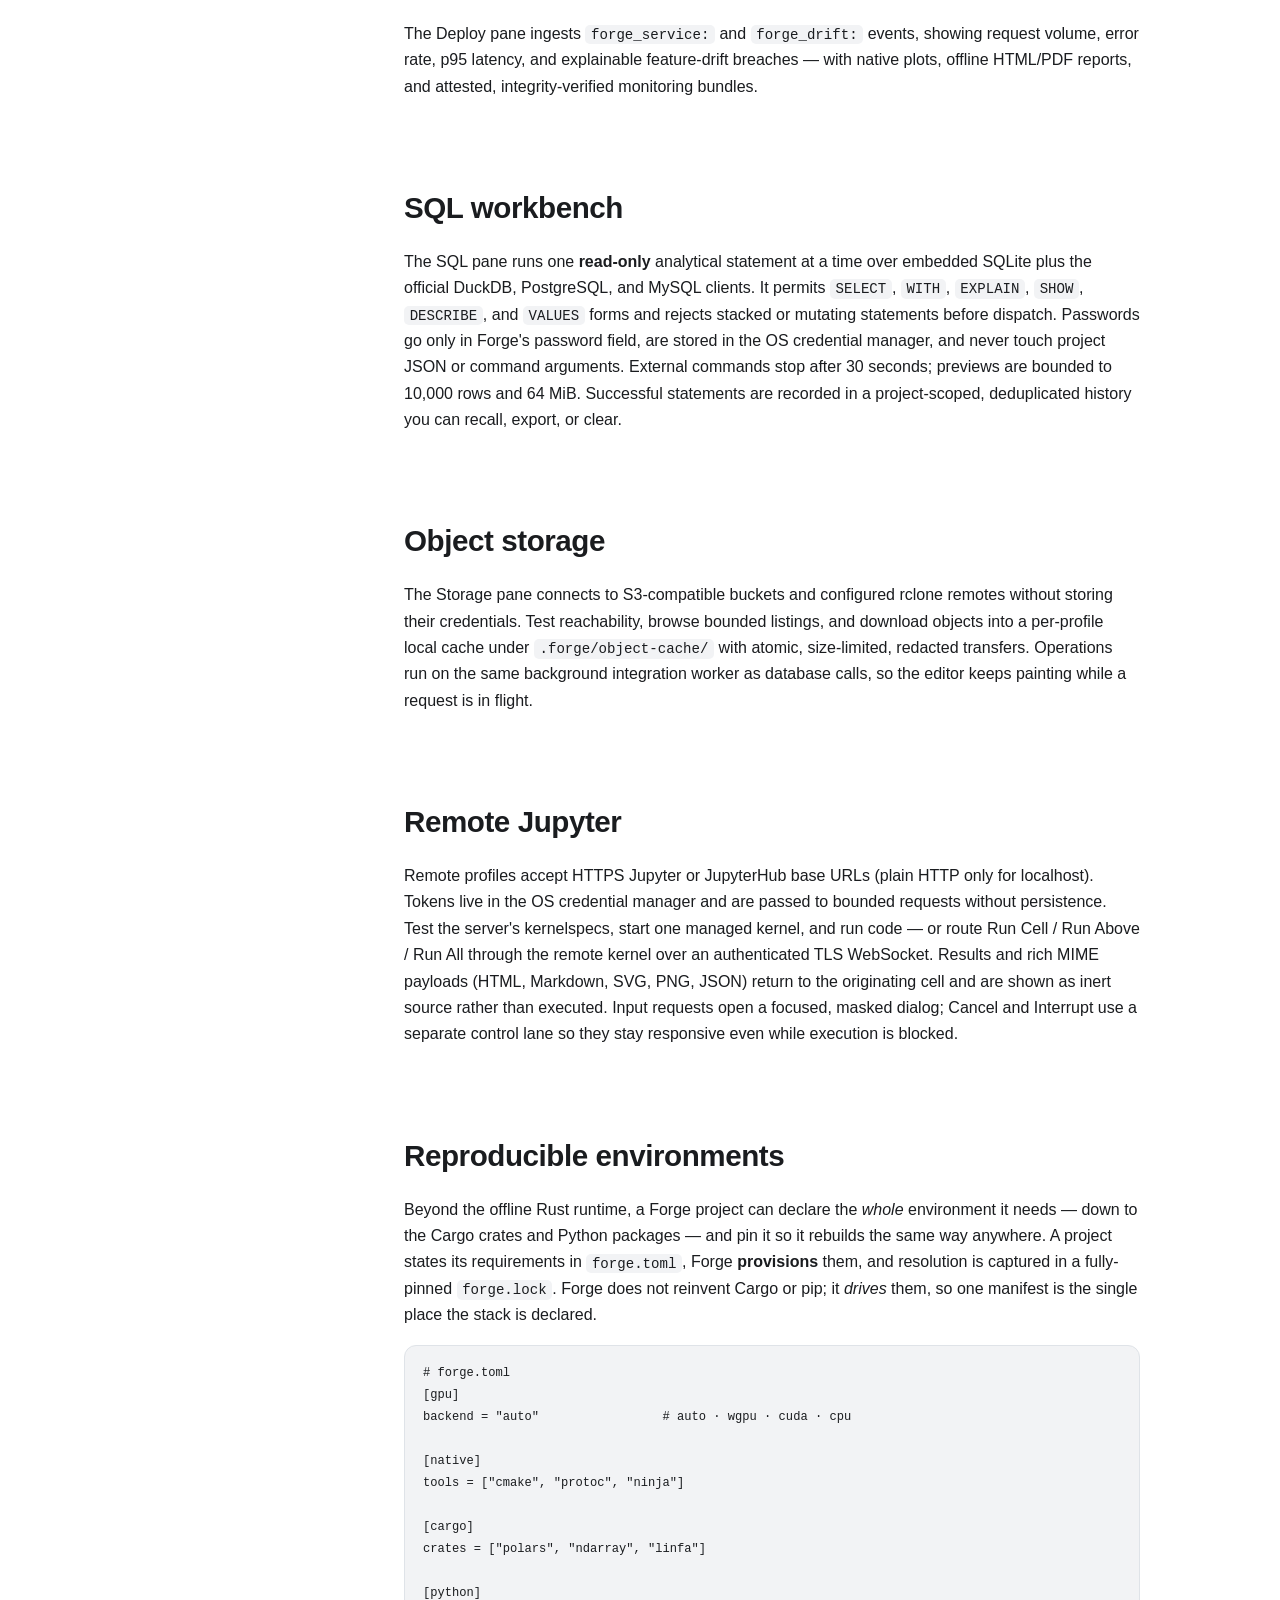
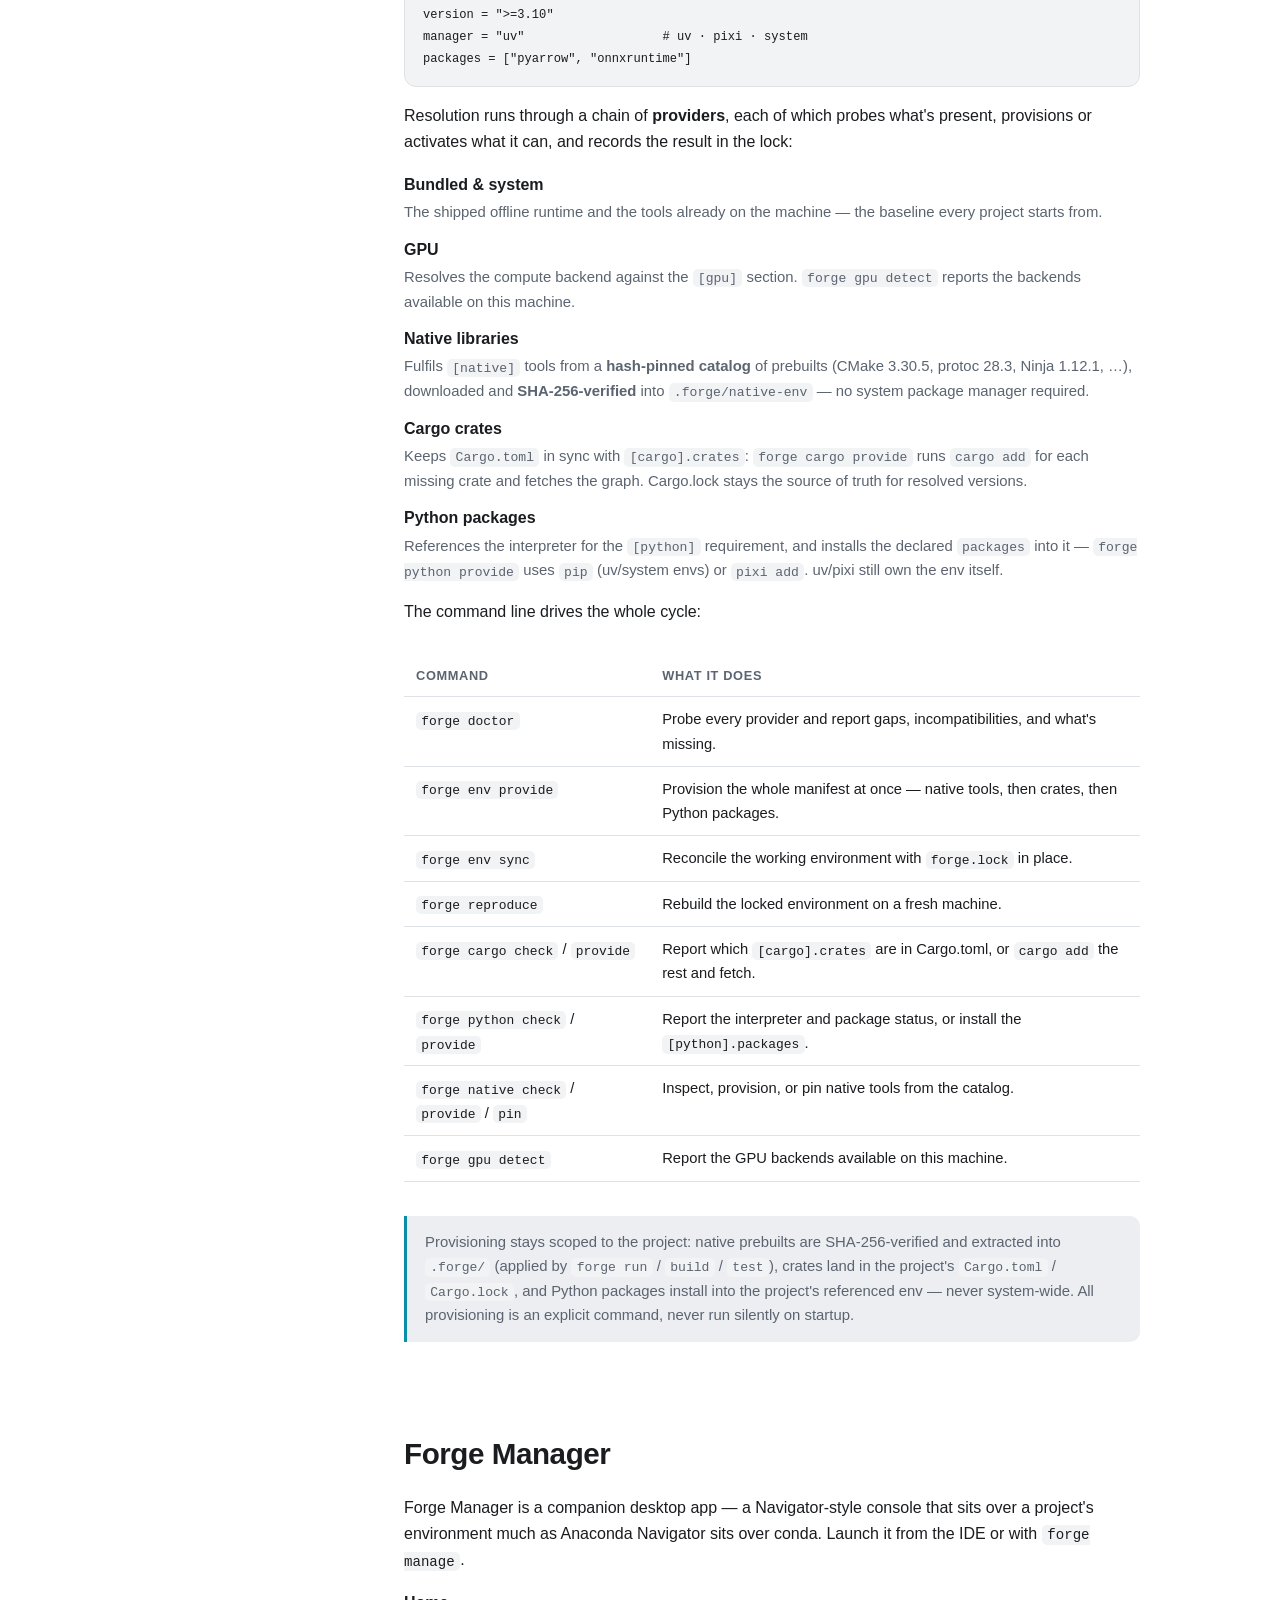
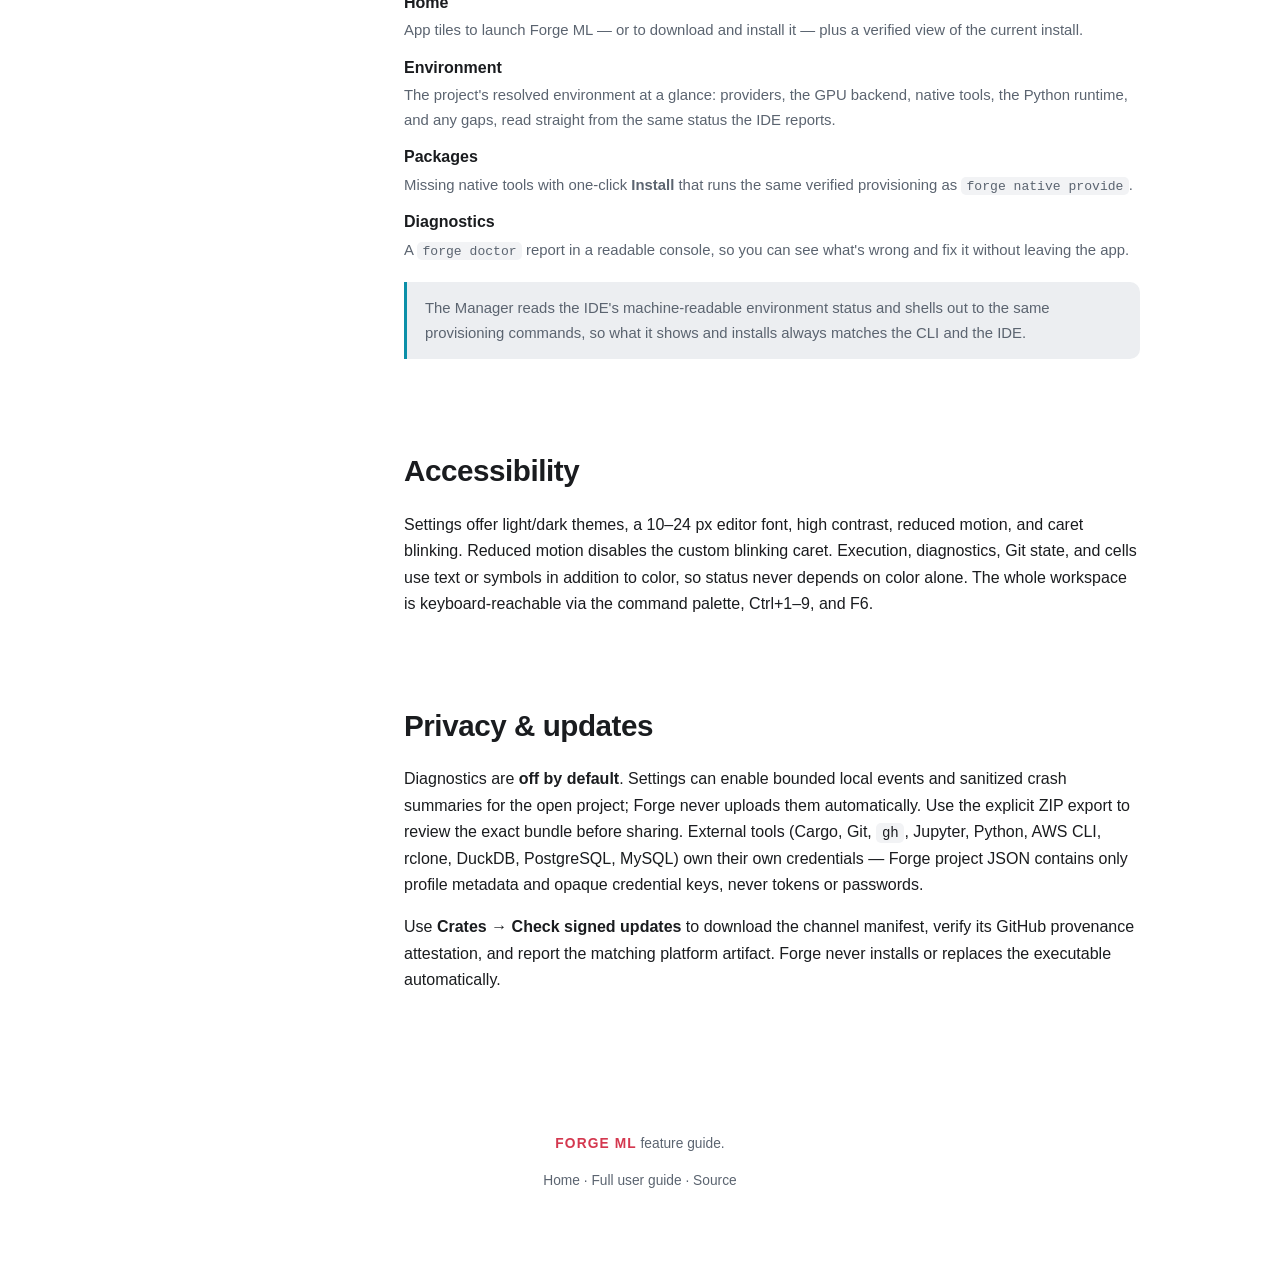
==== commit 3249ac82: "release: v1.14.0 — forge.toml provisions Cargo crates + Python packages Bumps the workspace to 1.14." ====
--- a/site/guide.html
+++ b/site/guide.html
@@ -63,18 +63,18 @@
   <div class="body">
     <section id="install">
       <h2>Install &amp; run</h2>
-      <p><strong>Download v1.13.0</strong> — native installers with the offline Rust runtime bundled in:</p>
+      <p><strong>Download v1.14.0</strong> — native installers with the offline Rust runtime bundled in:</p>
       <ul>
         <li><strong>Windows</strong> (10/11, x64):
-          <a href="https://github.com/mi7plus/forge-ml/releases/download/v1.13.0/forge_ide_1.13.0_x64-setup.exe">Installer&nbsp;(.exe)</a>
-          · portable <a href="https://github.com/mi7plus/forge-ml/releases/download/v1.13.0/forge_ide.exe">forge_ide.exe</a></li>
+          <a href="https://github.com/mi7plus/forge-ml/releases/download/v1.14.0/forge_ide_1.14.0_x64-setup.exe">Installer&nbsp;(.exe)</a>
+          · portable <a href="https://github.com/mi7plus/forge-ml/releases/download/v1.14.0/forge_ide.exe">forge_ide.exe</a></li>
         <li><strong>macOS</strong> (Apple Silicon):
-          <a href="https://github.com/mi7plus/forge-ml/releases/download/v1.13.0/Forge.ML_1.13.0_aarch64.dmg">Disk image&nbsp;(.dmg)</a></li>
+          <a href="https://github.com/mi7plus/forge-ml/releases/download/v1.14.0/Forge.ML_1.14.0_aarch64.dmg">Disk image&nbsp;(.dmg)</a></li>
         <li><strong>Linux</strong> (x86_64):
-          <a href="https://github.com/mi7plus/forge-ml/releases/download/v1.13.0/forge_ide_1.13.0_x86_64.AppImage">AppImage</a>
-          · <a href="https://github.com/mi7plus/forge-ml/releases/download/v1.13.0/forge_ide_1.13.0_amd64.deb">.deb</a></li>
+          <a href="https://github.com/mi7plus/forge-ml/releases/download/v1.14.0/forge_ide_1.14.0_x86_64.AppImage">AppImage</a>
+          · <a href="https://github.com/mi7plus/forge-ml/releases/download/v1.14.0/forge_ide_1.14.0_amd64.deb">.deb</a></li>
       </ul>
-      <p>Verify against <a href="https://github.com/mi7plus/forge-ml/releases/download/v1.13.0/SHA256SUMS">SHA256SUMS</a>,
+      <p>Verify against <a href="https://github.com/mi7plus/forge-ml/releases/download/v1.14.0/SHA256SUMS">SHA256SUMS</a>,
       or grab any build from <a href="https://github.com/mi7plus/forge-ml/releases/latest">all releases</a>.</p>
       <p>Prefer to build from source? Forge ML is a Cargo workspace. On Windows, use a Visual Studio Native
       Tools command prompt so Cargo can find the MSVC linker:</p>
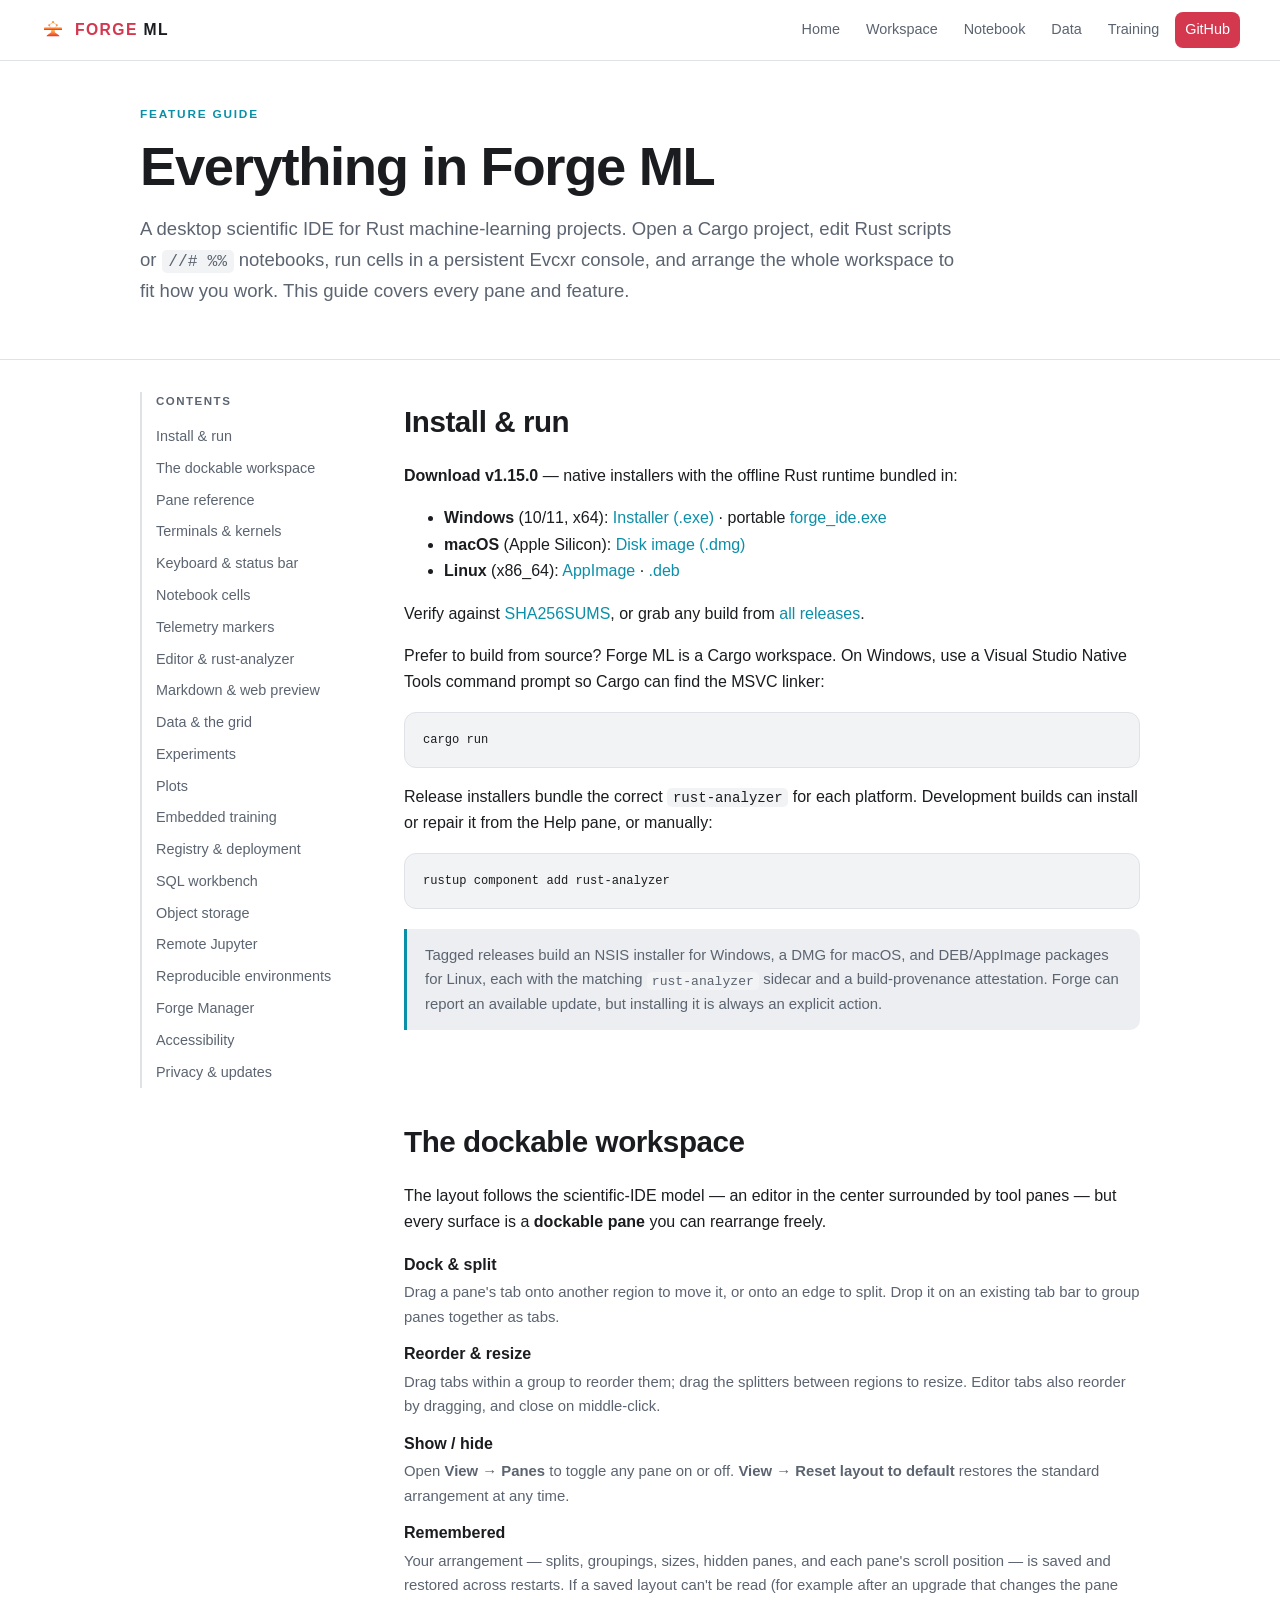
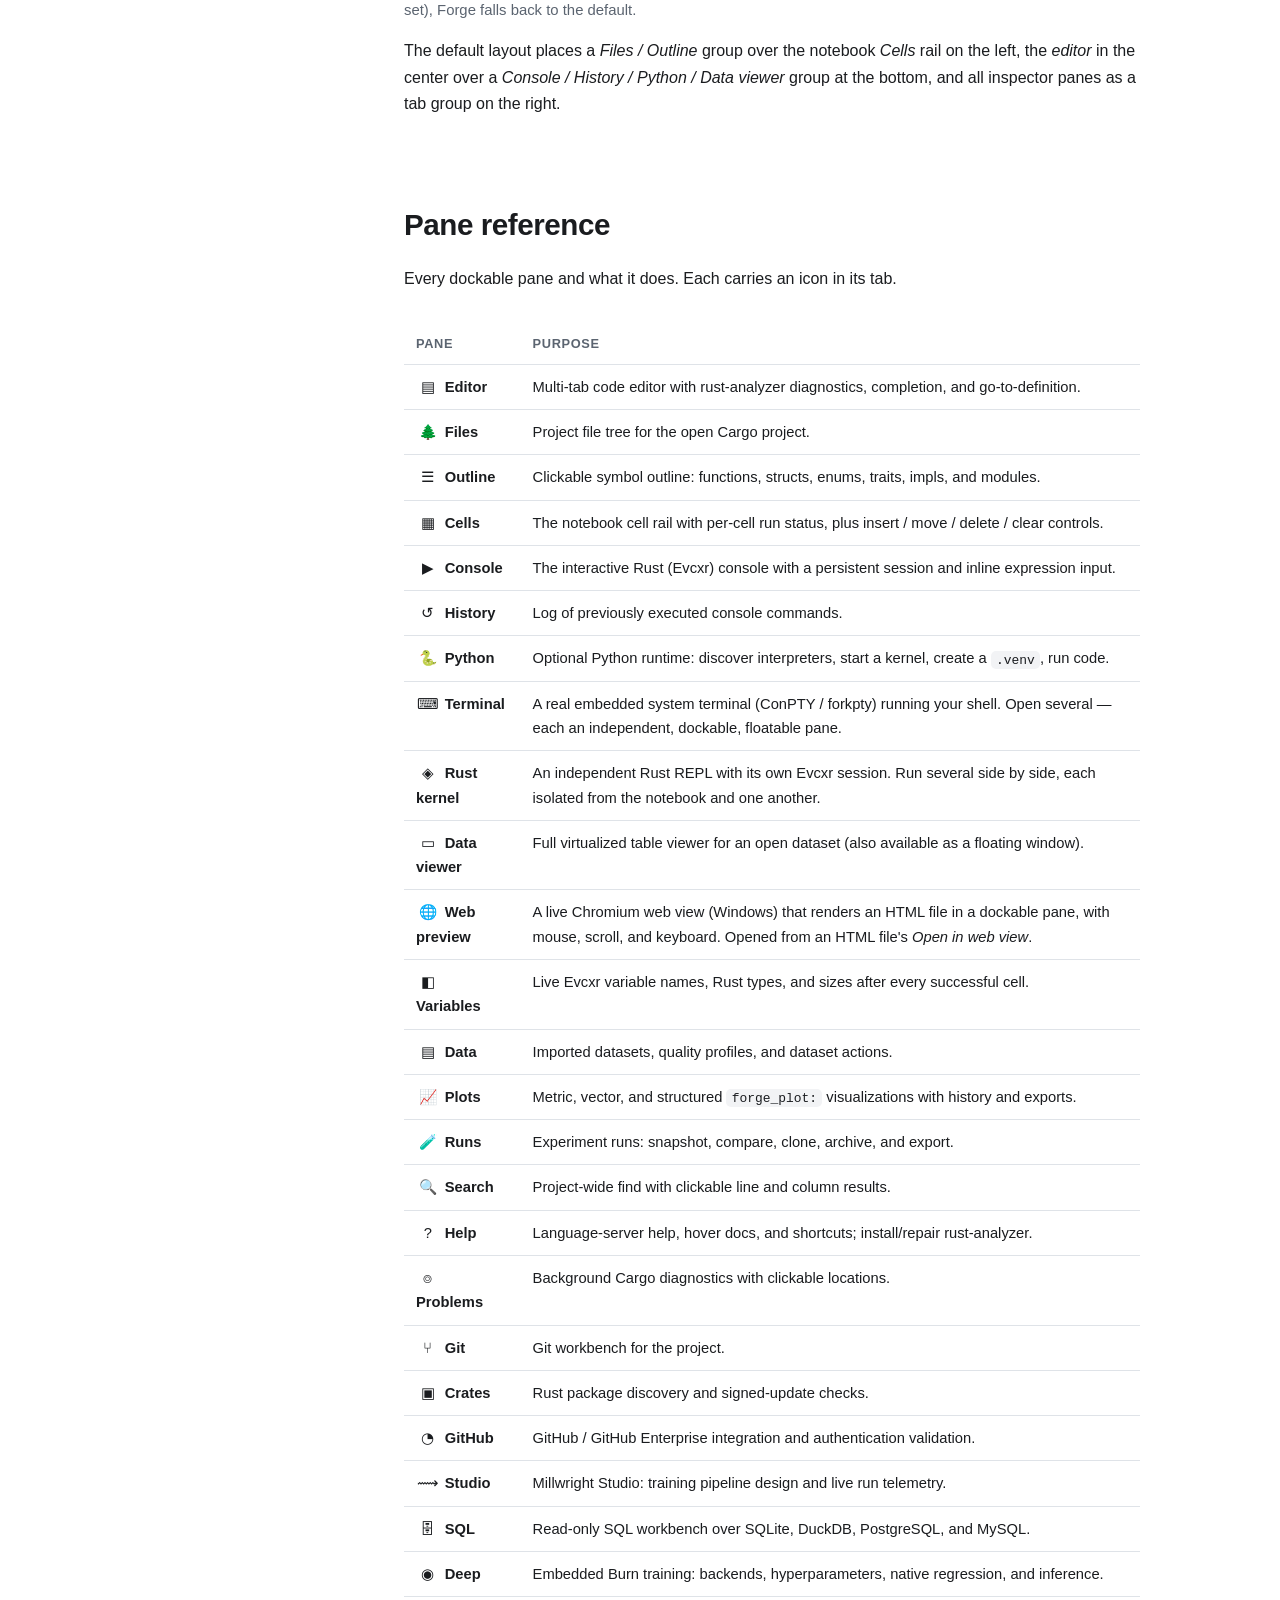
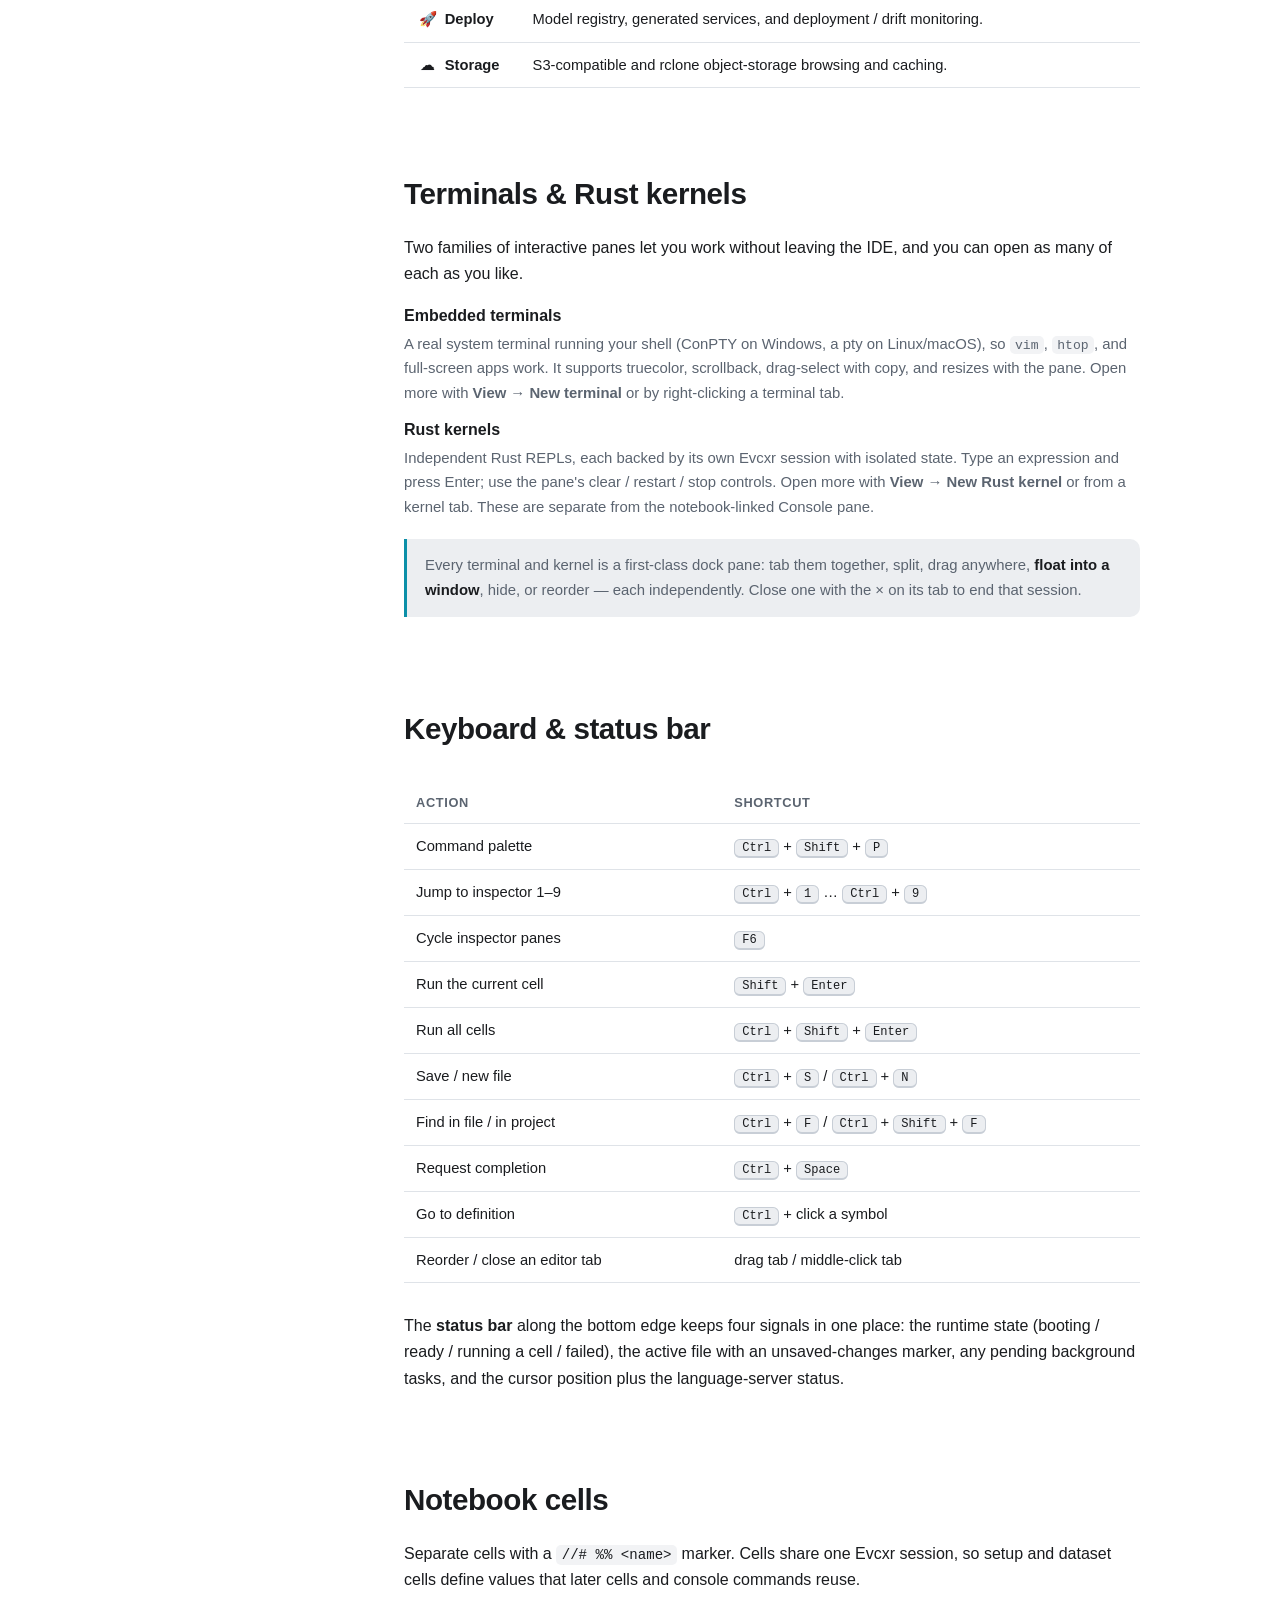
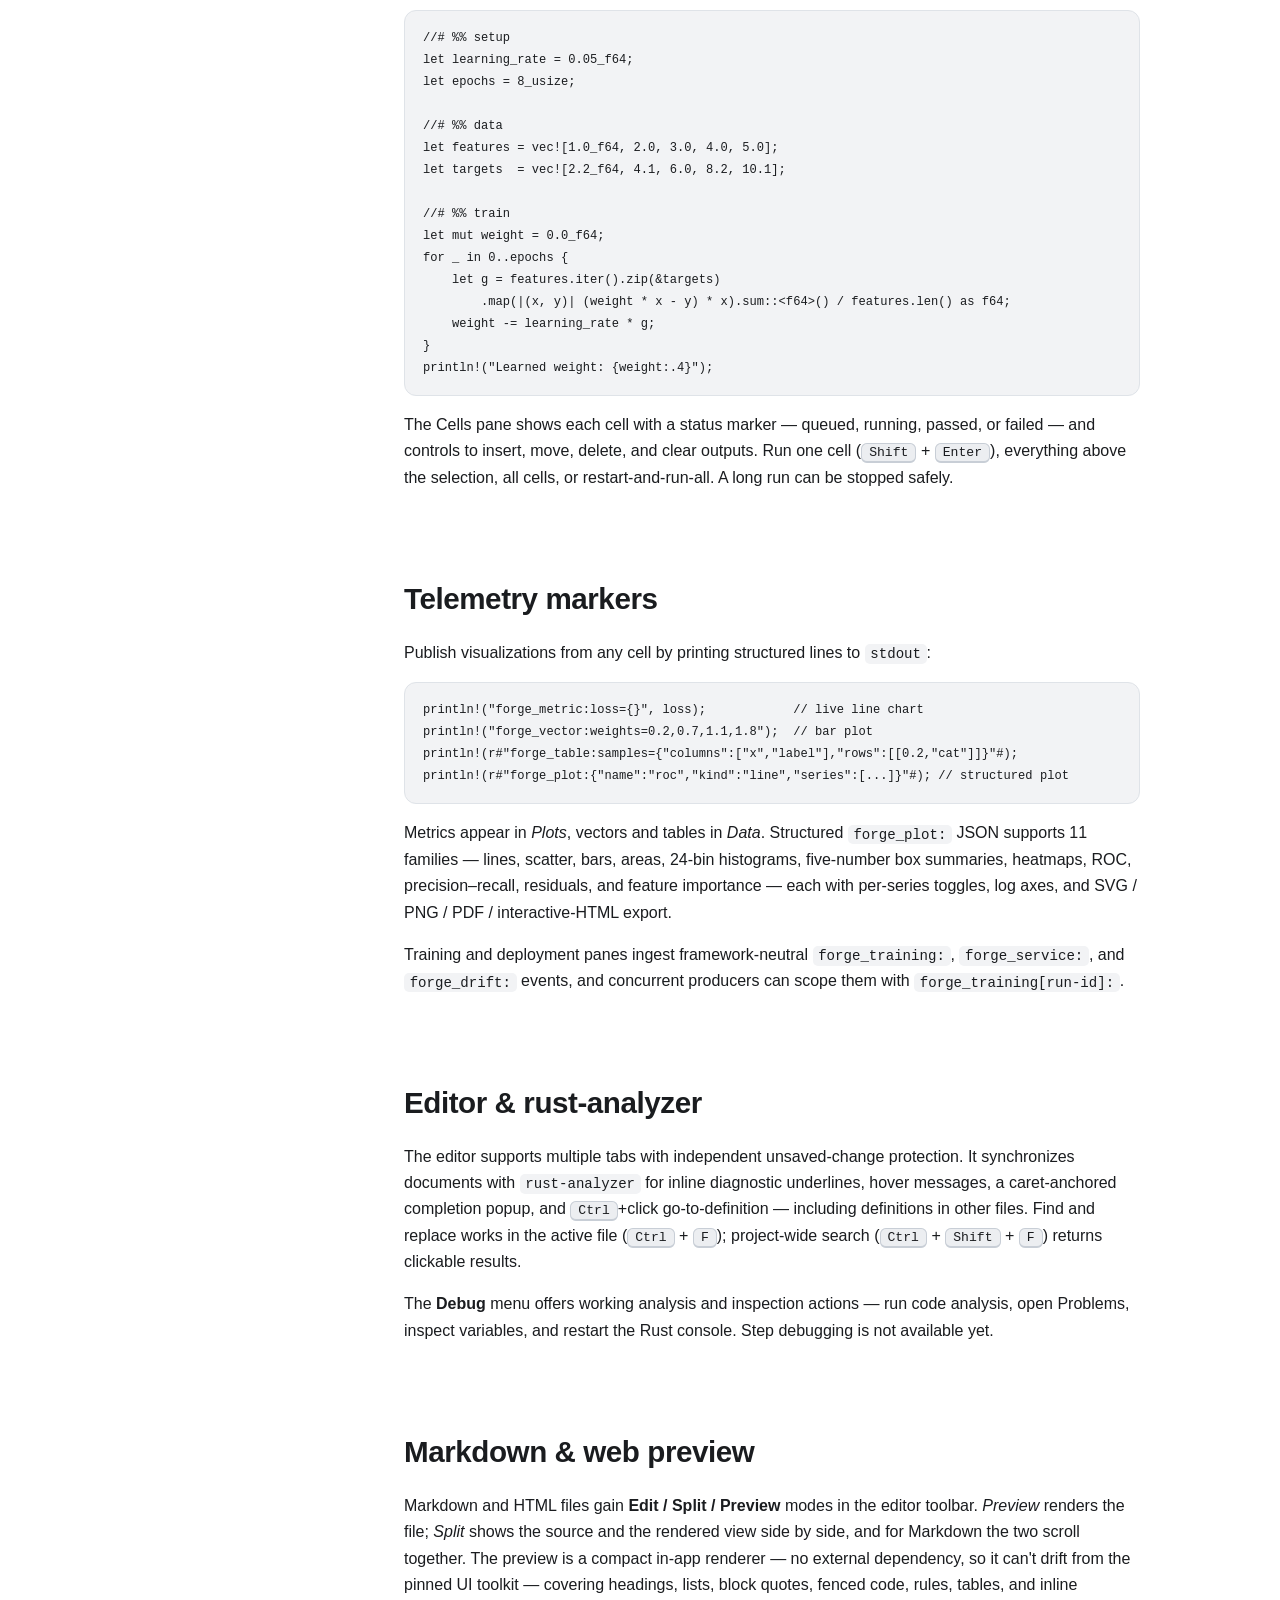
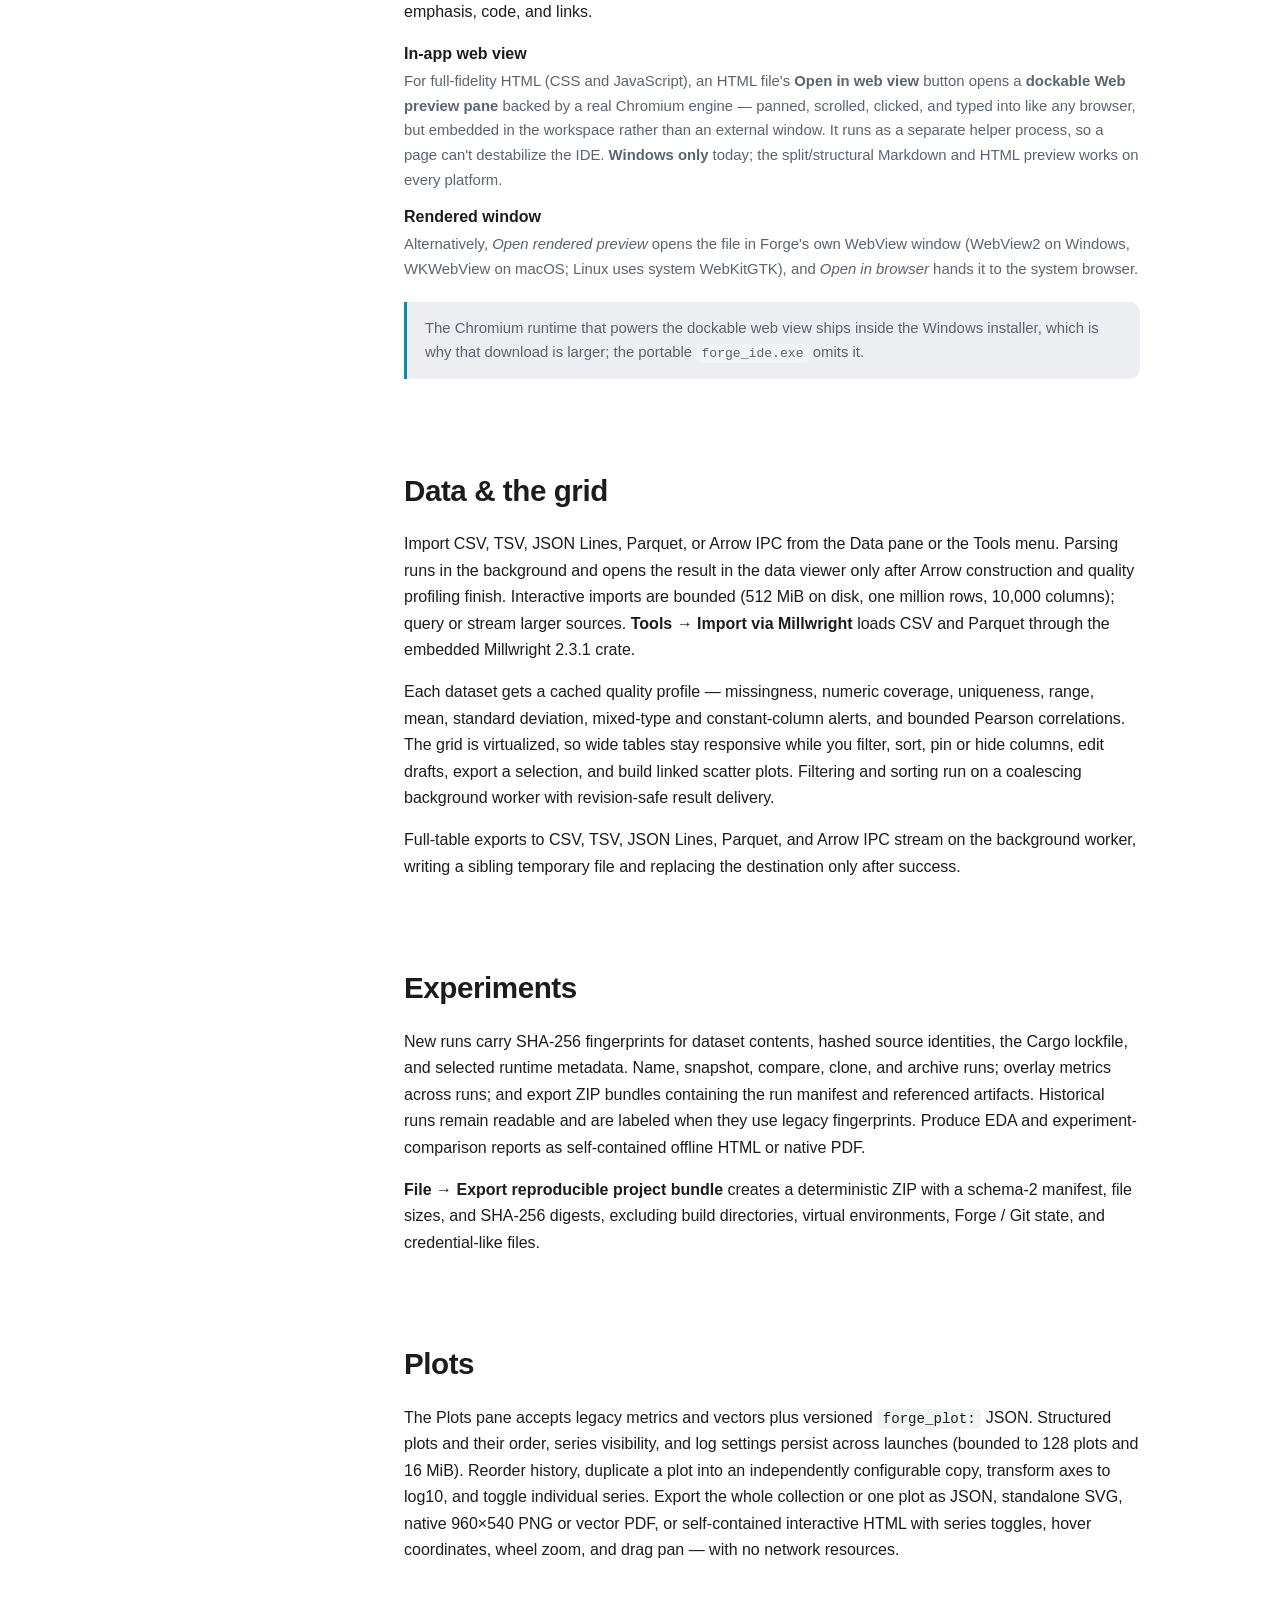
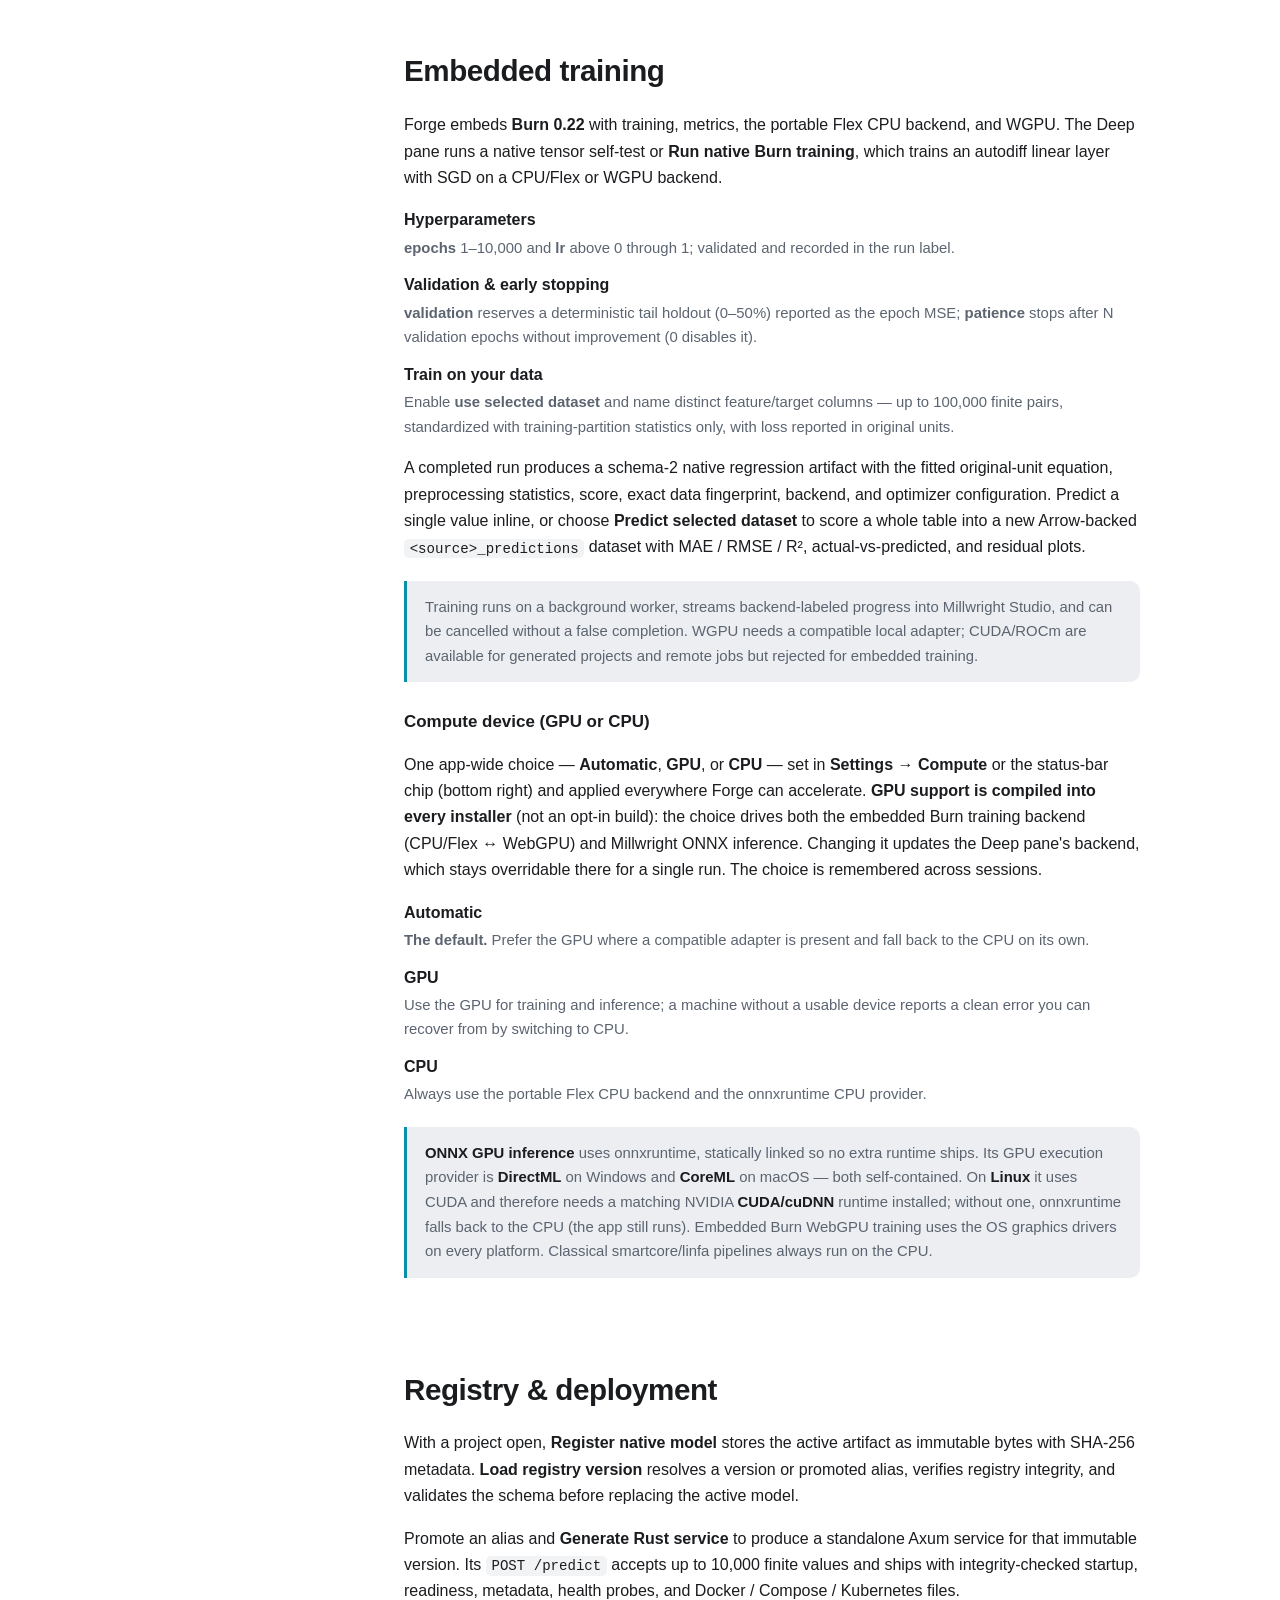
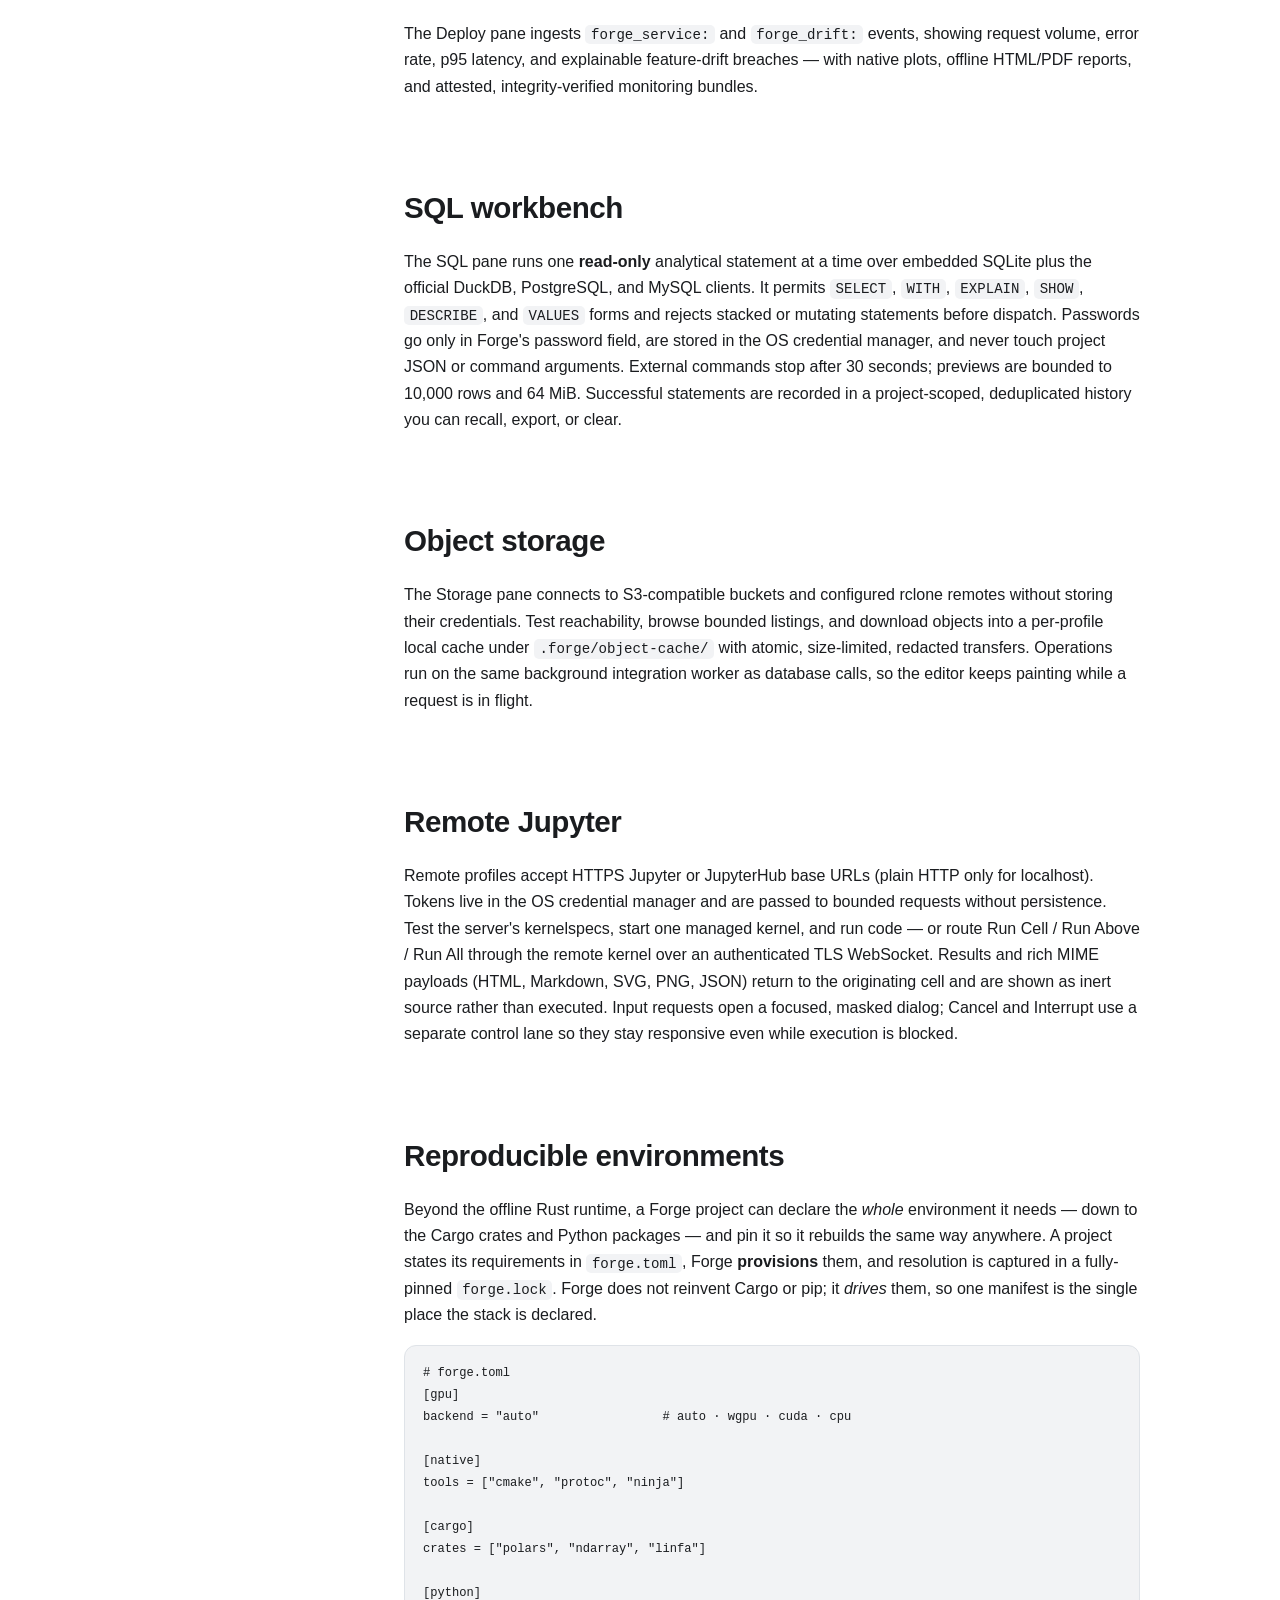
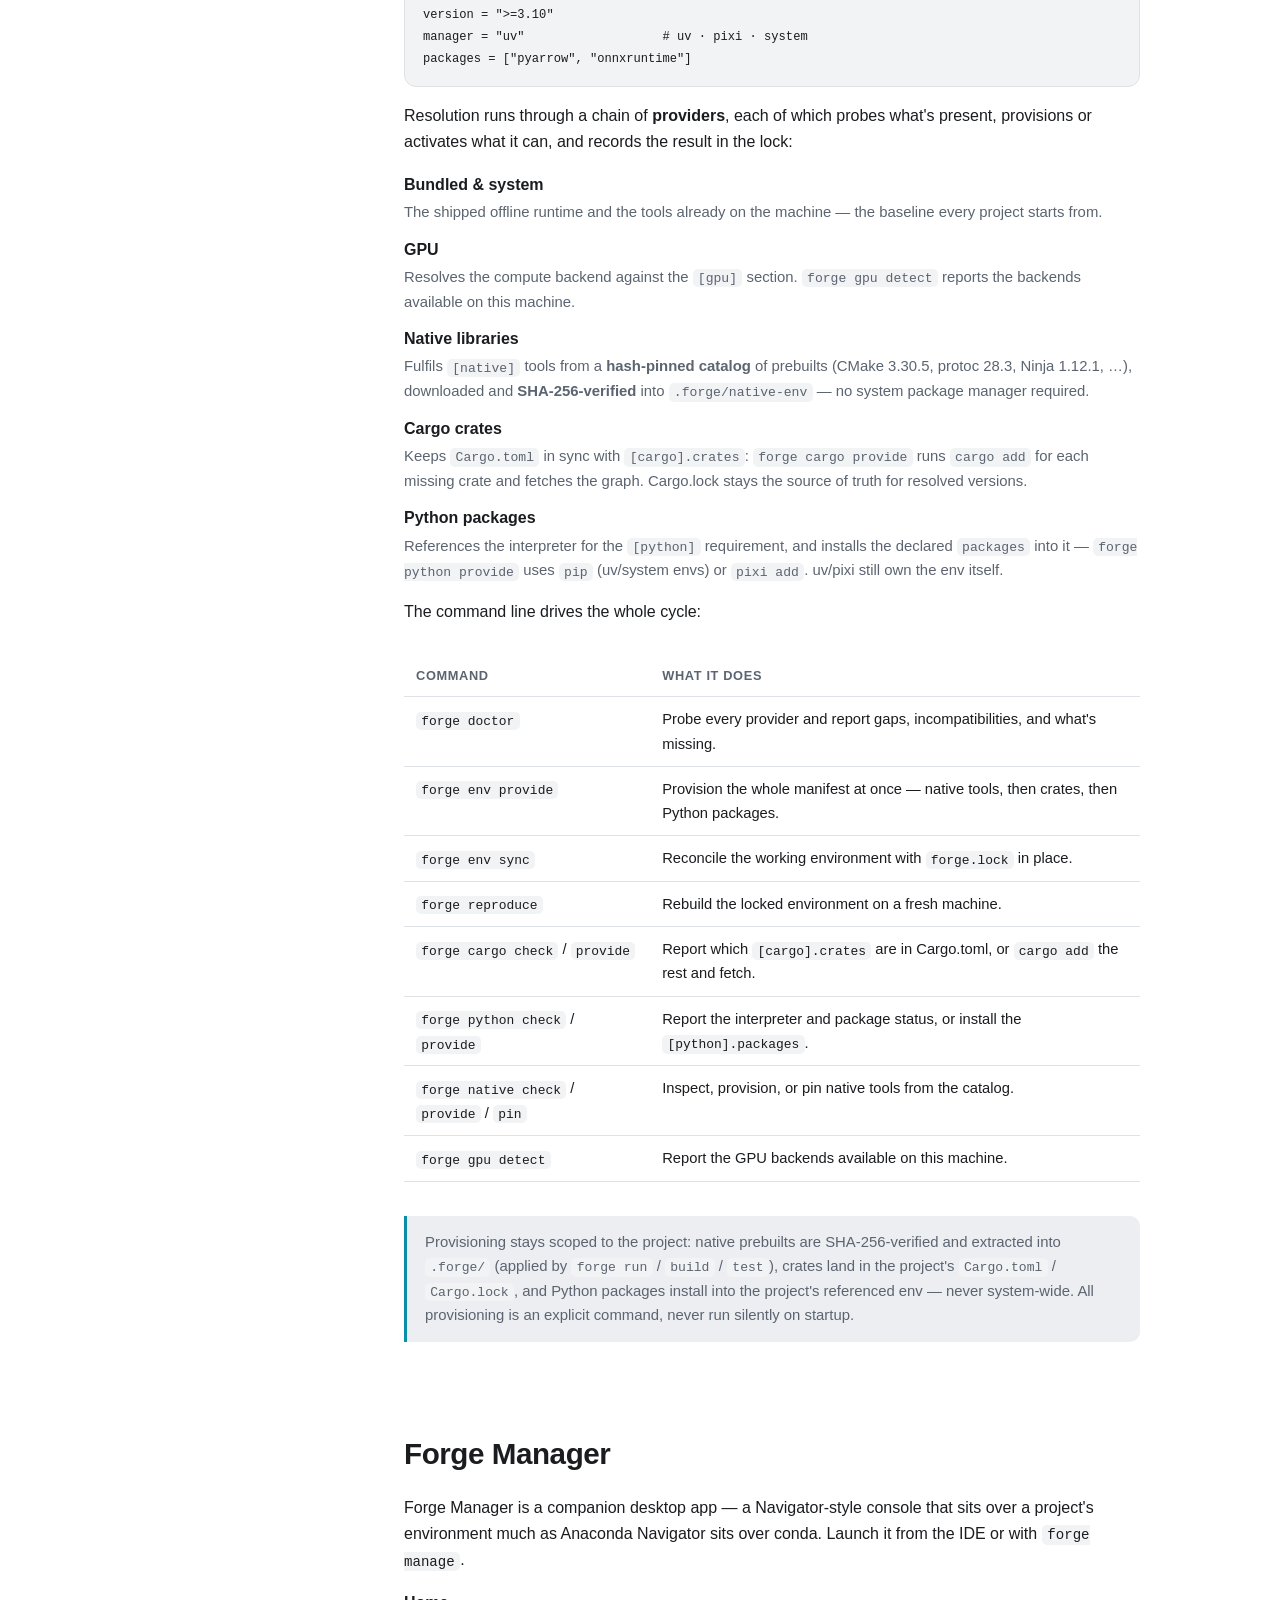
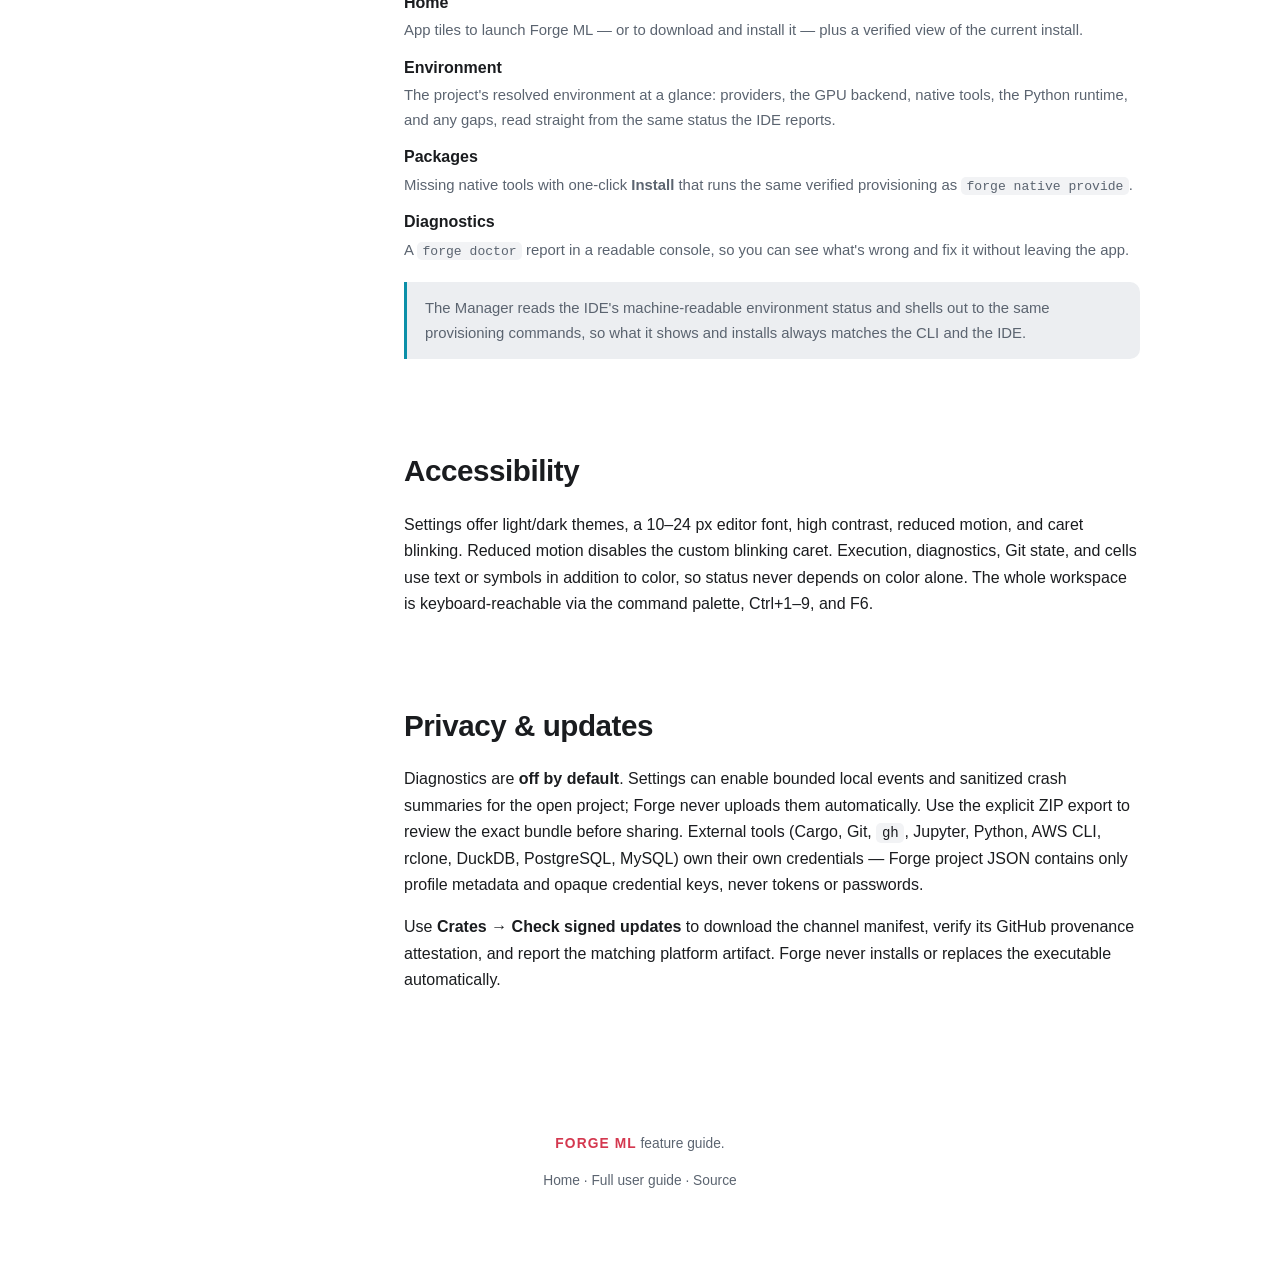
==== commit 189135e8: "release: v1.15.0 Bump the 7 workspace crate versions 1.14.0 -> 1.15.0, the site download links, and " ====
--- a/site/guide.html
+++ b/site/guide.html
@@ -63,18 +63,18 @@
   <div class="body">
     <section id="install">
       <h2>Install &amp; run</h2>
-      <p><strong>Download v1.14.0</strong> — native installers with the offline Rust runtime bundled in:</p>
+      <p><strong>Download v1.15.0</strong> — native installers with the offline Rust runtime bundled in:</p>
       <ul>
         <li><strong>Windows</strong> (10/11, x64):
-          <a href="https://github.com/mi7plus/forge-ml/releases/download/v1.14.0/forge_ide_1.14.0_x64-setup.exe">Installer&nbsp;(.exe)</a>
-          · portable <a href="https://github.com/mi7plus/forge-ml/releases/download/v1.14.0/forge_ide.exe">forge_ide.exe</a></li>
+          <a href="https://github.com/mi7plus/forge-ml/releases/download/v1.15.0/forge_ide_1.15.0_x64-setup.exe">Installer&nbsp;(.exe)</a>
+          · portable <a href="https://github.com/mi7plus/forge-ml/releases/download/v1.15.0/forge_ide.exe">forge_ide.exe</a></li>
         <li><strong>macOS</strong> (Apple Silicon):
-          <a href="https://github.com/mi7plus/forge-ml/releases/download/v1.14.0/Forge.ML_1.14.0_aarch64.dmg">Disk image&nbsp;(.dmg)</a></li>
+          <a href="https://github.com/mi7plus/forge-ml/releases/download/v1.15.0/Forge.ML_1.15.0_aarch64.dmg">Disk image&nbsp;(.dmg)</a></li>
         <li><strong>Linux</strong> (x86_64):
-          <a href="https://github.com/mi7plus/forge-ml/releases/download/v1.14.0/forge_ide_1.14.0_x86_64.AppImage">AppImage</a>
-          · <a href="https://github.com/mi7plus/forge-ml/releases/download/v1.14.0/forge_ide_1.14.0_amd64.deb">.deb</a></li>
+          <a href="https://github.com/mi7plus/forge-ml/releases/download/v1.15.0/forge_ide_1.15.0_x86_64.AppImage">AppImage</a>
+          · <a href="https://github.com/mi7plus/forge-ml/releases/download/v1.15.0/forge_ide_1.15.0_amd64.deb">.deb</a></li>
       </ul>
-      <p>Verify against <a href="https://github.com/mi7plus/forge-ml/releases/download/v1.14.0/SHA256SUMS">SHA256SUMS</a>,
+      <p>Verify against <a href="https://github.com/mi7plus/forge-ml/releases/download/v1.15.0/SHA256SUMS">SHA256SUMS</a>,
       or grab any build from <a href="https://github.com/mi7plus/forge-ml/releases/latest">all releases</a>.</p>
       <p>Prefer to build from source? Forge ML is a Cargo workspace. On Windows, use a Visual Studio Native
       Tools command prompt so Cargo can find the MSVC linker:</p>
--- a/site/styles.css
+++ b/site/styles.css
@@ -154,6 +154,13 @@
 .shot figcaption { display: flex; flex-direction: column; gap: 2px; padding: 12px 16px; font-weight: 600; font-size: .95rem; }
 .shot figcaption span { font-weight: 400; color: var(--muted); font-size: .84rem; }
 
+.foot { color: var(--muted); font-size: .82rem; margin-top: 8px; }
+
+/* Demo video */
+.demo { margin: 28px auto 0; max-width: 1000px; }
+.demo video { display: block; width: 100%; height: auto; border: 1px solid var(--border-strong); border-radius: var(--radius); background: var(--surface-2); }
+.demo figcaption { margin-top: 12px; text-align: center; color: var(--muted); font-size: .9rem; }
+
 /* Split feature rows */
 .rows { display: grid; gap: 18px; margin-top: 26px; }
 .row2 { display: grid; grid-template-columns: 200px 1fr; gap: 20px; align-items: start; padding: 18px; border: 1px solid var(--border); border-radius: var(--radius); background: var(--surface); }
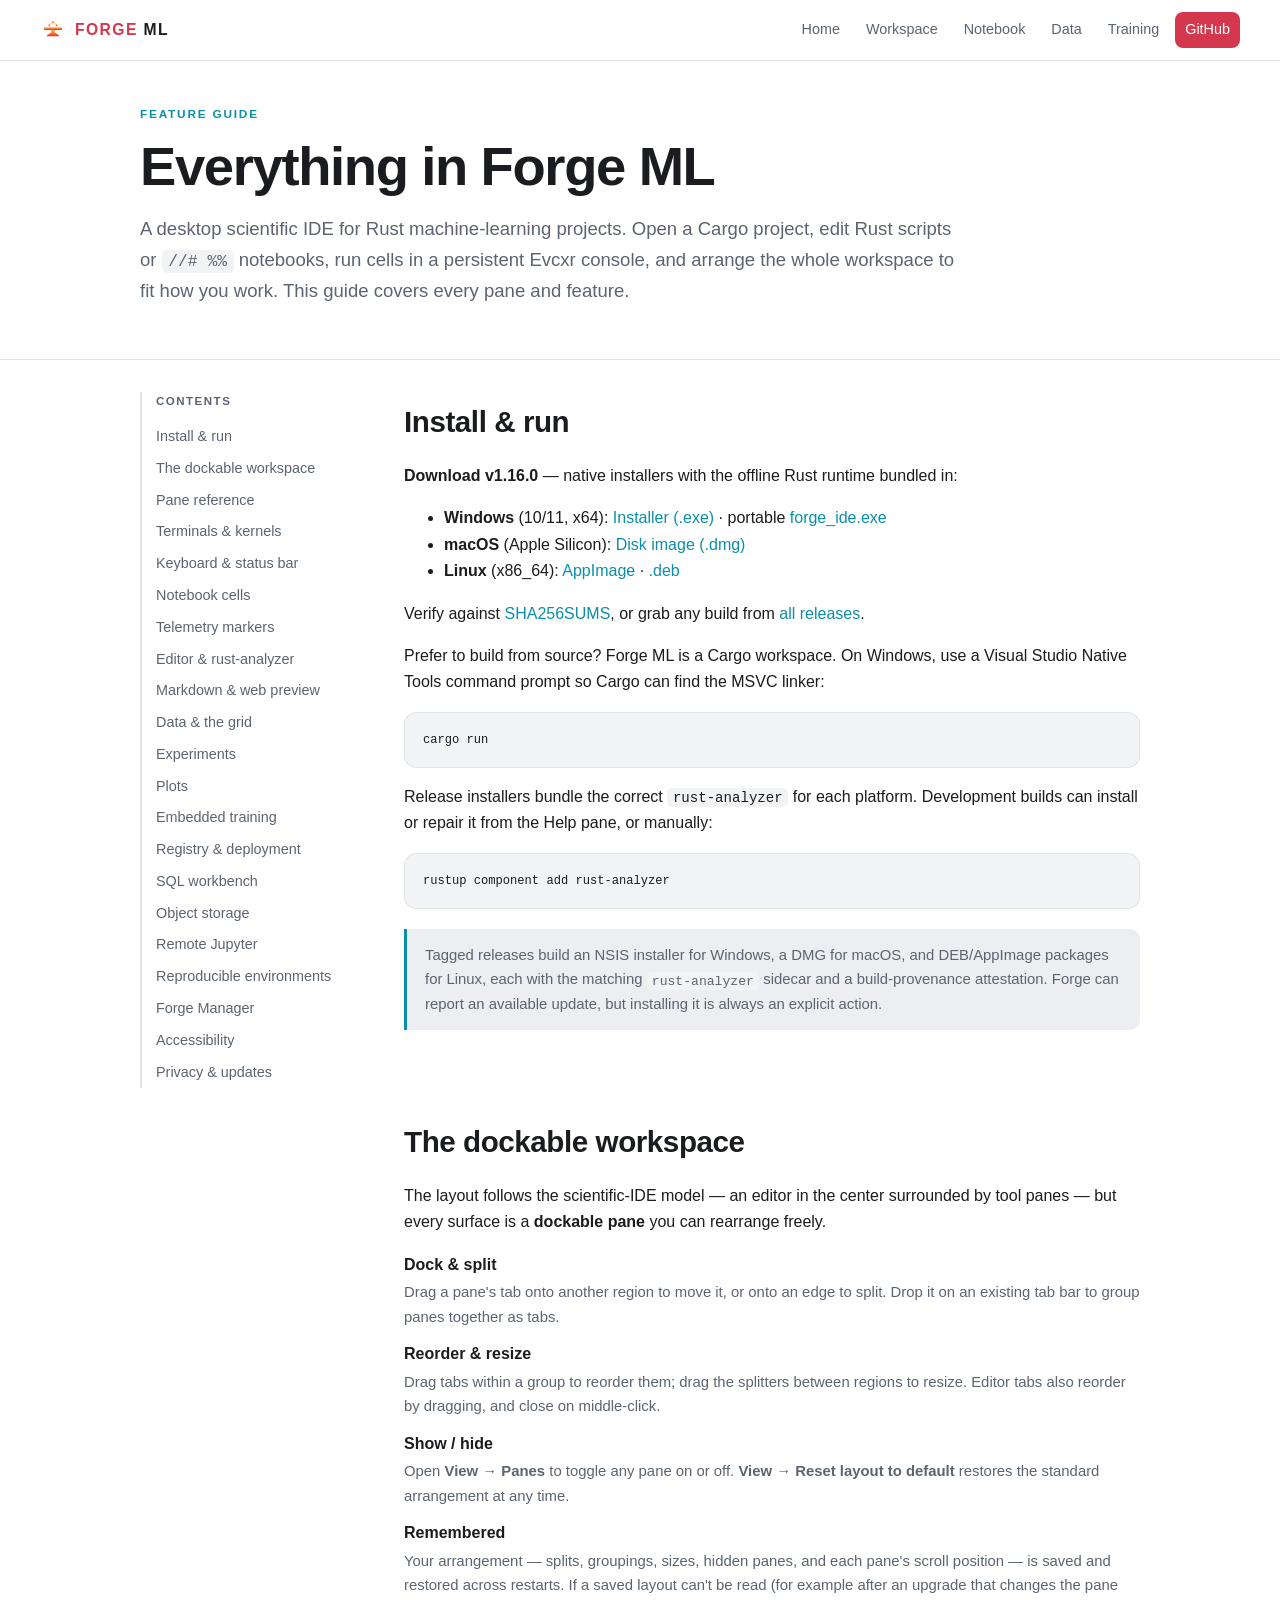
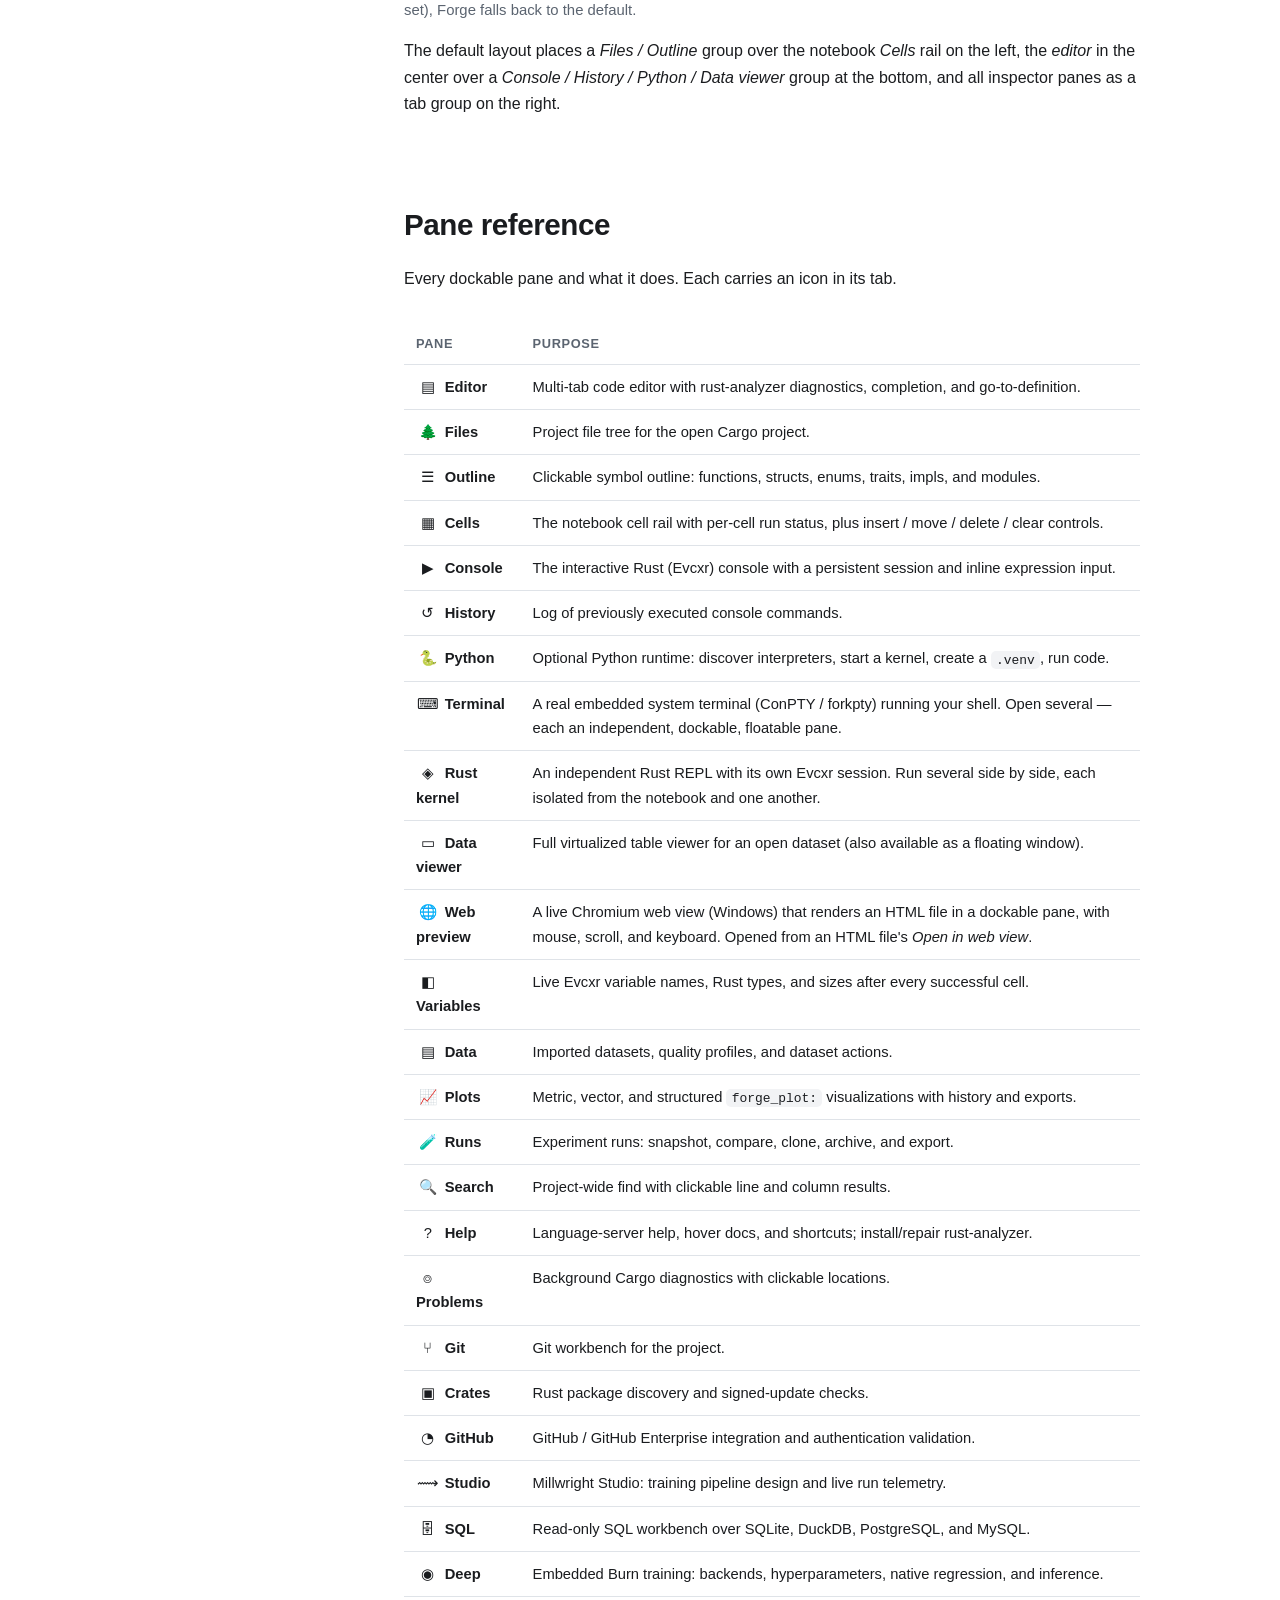
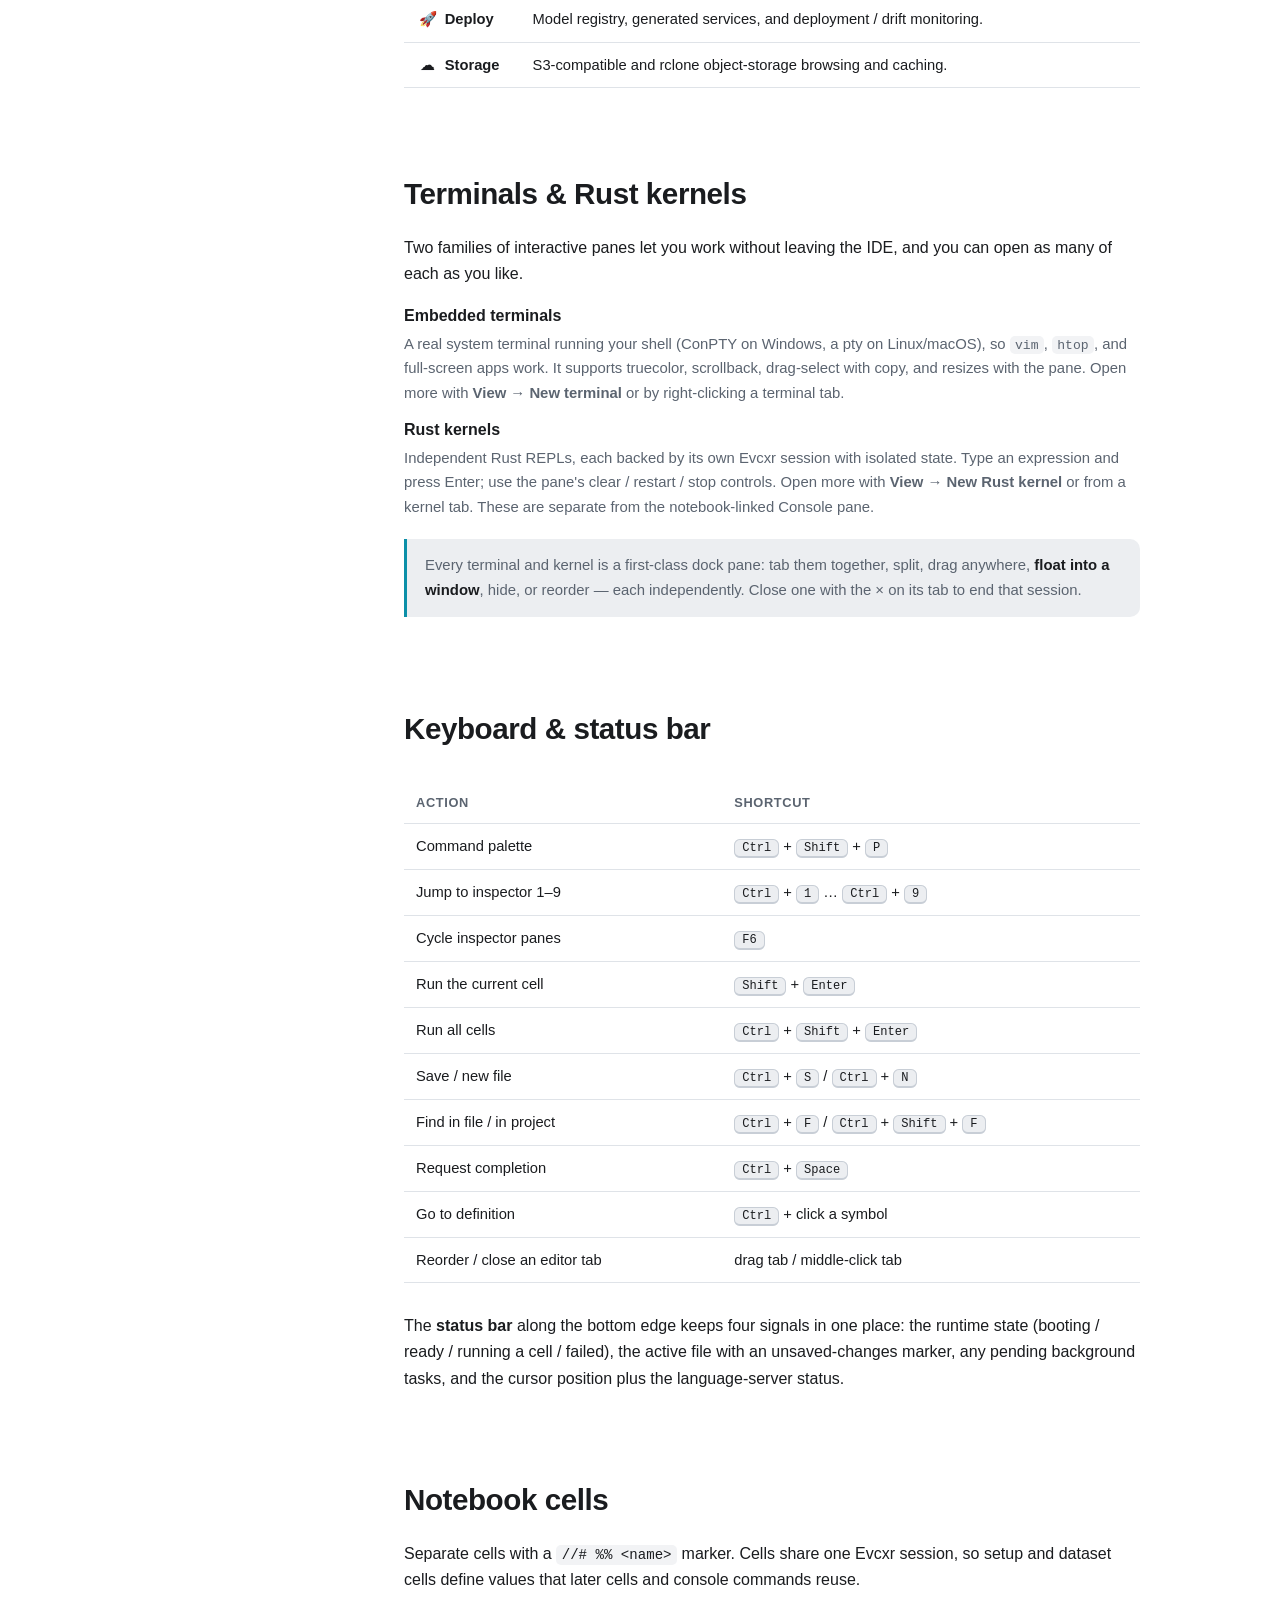
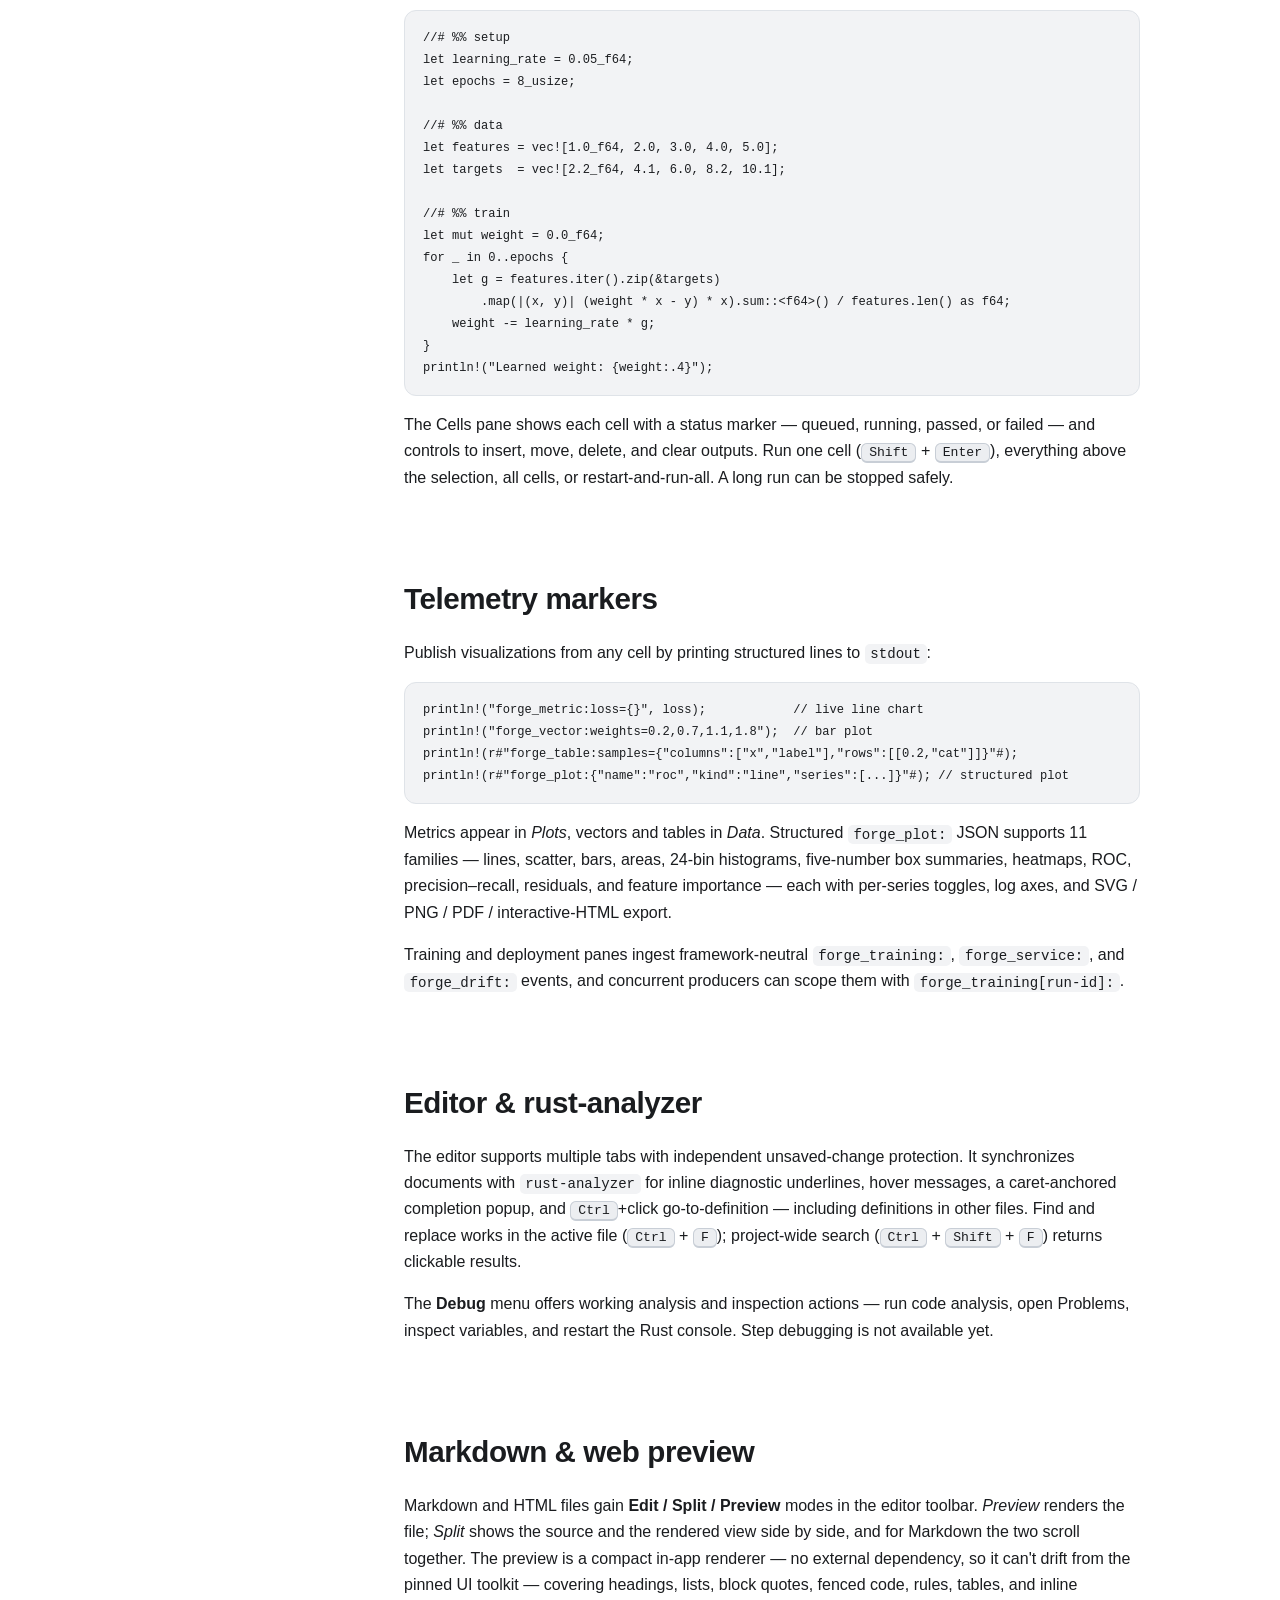
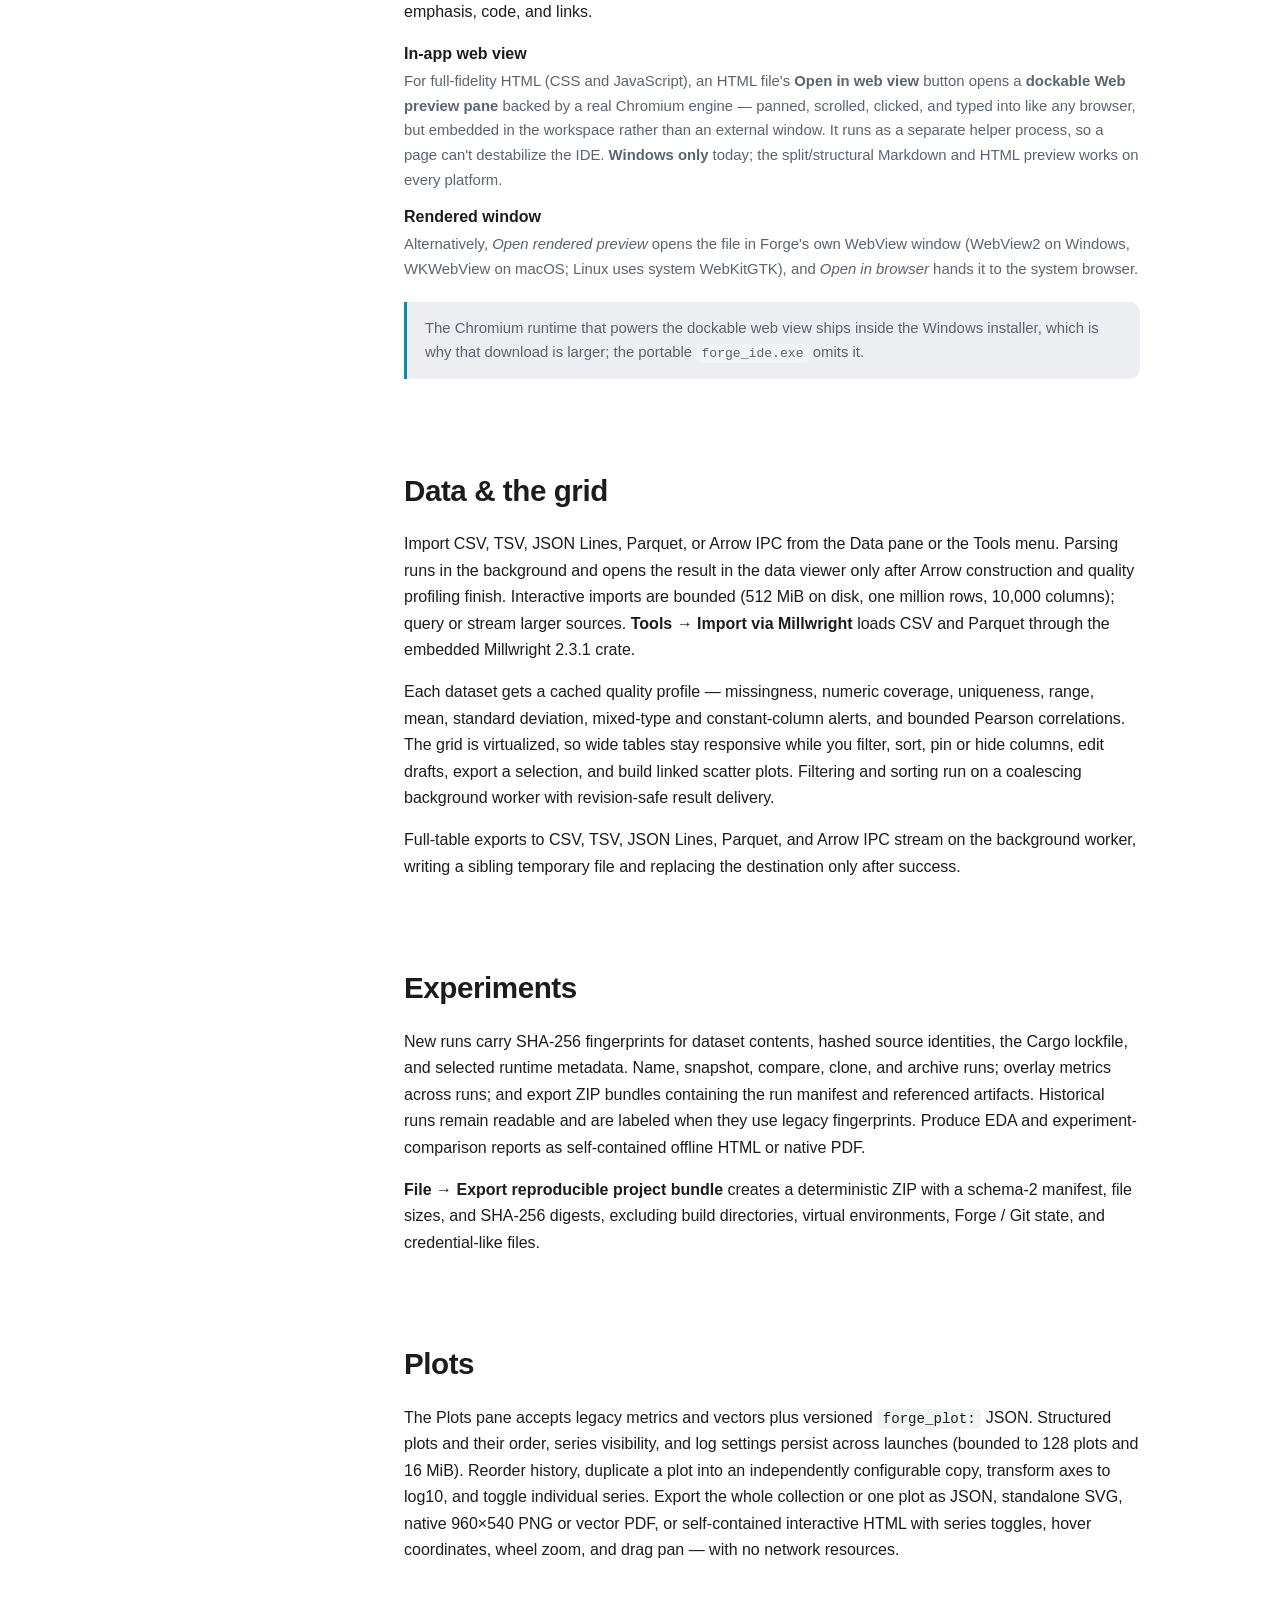
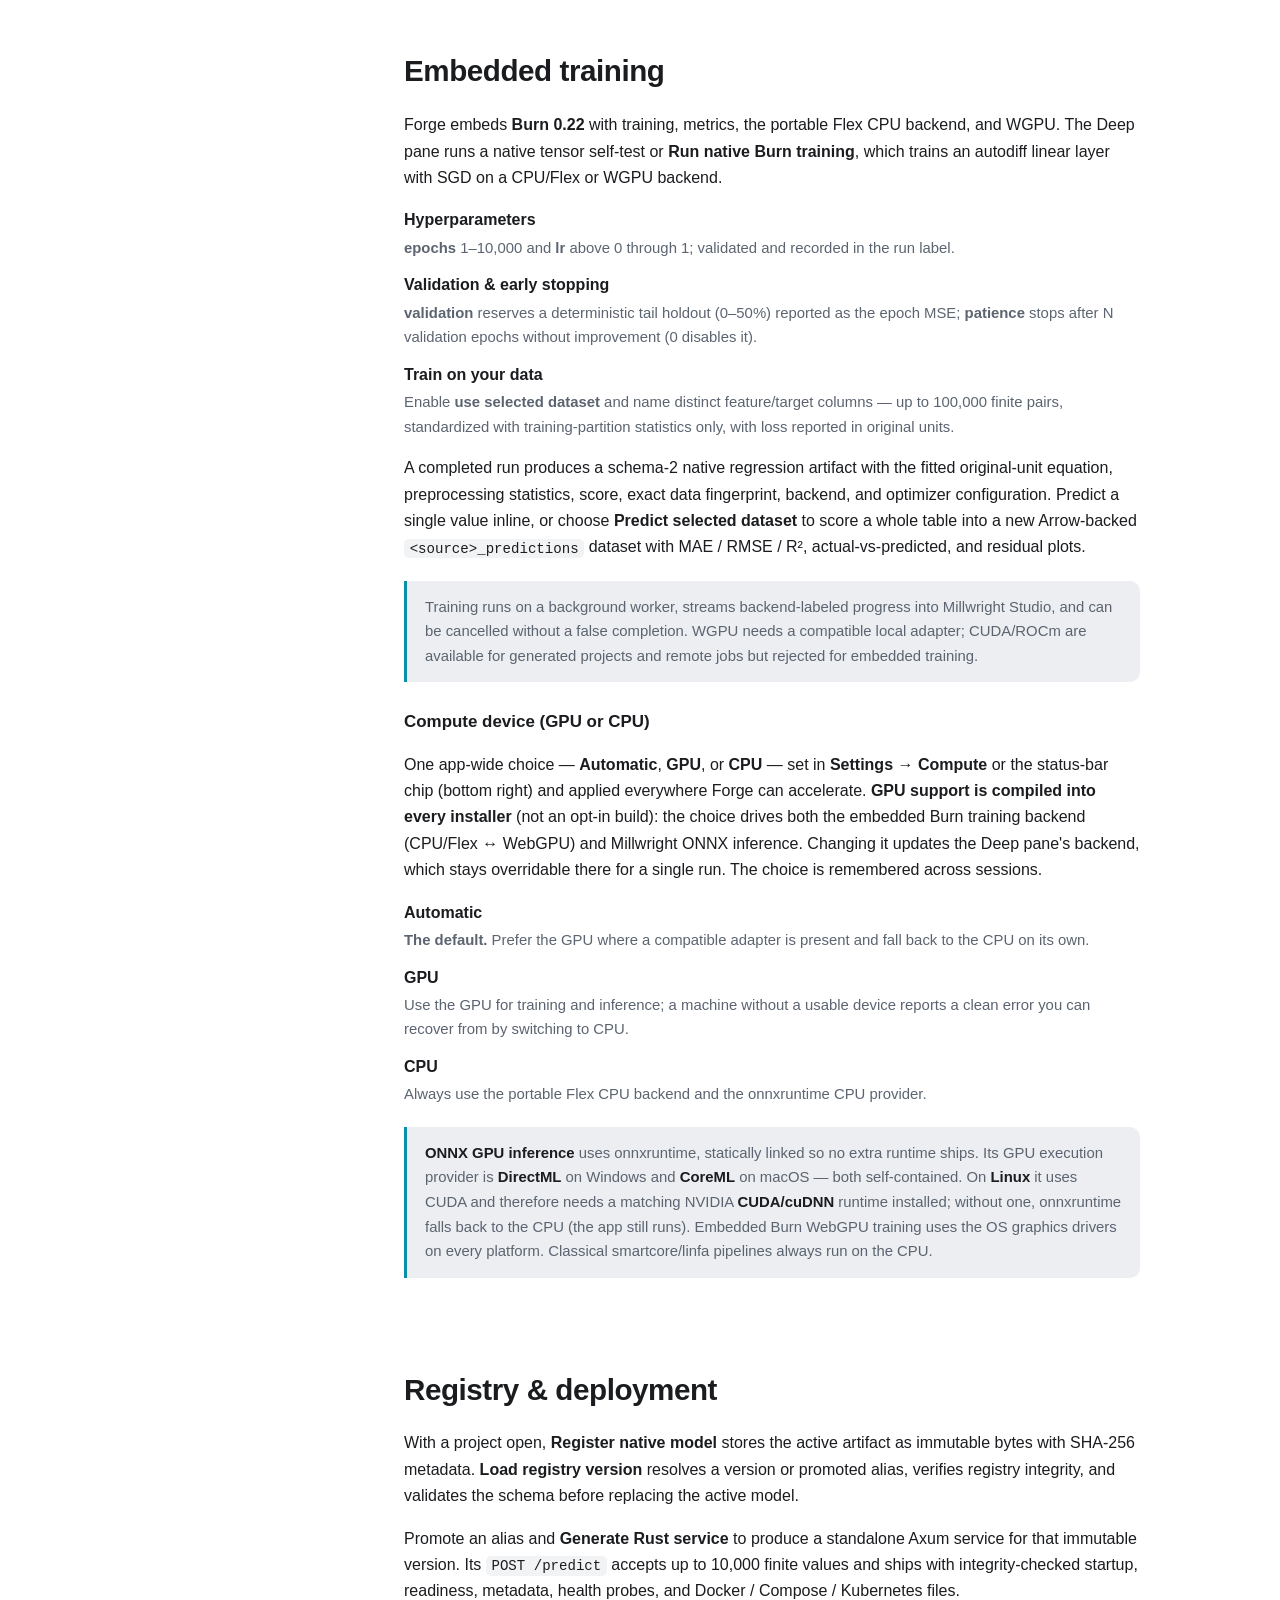
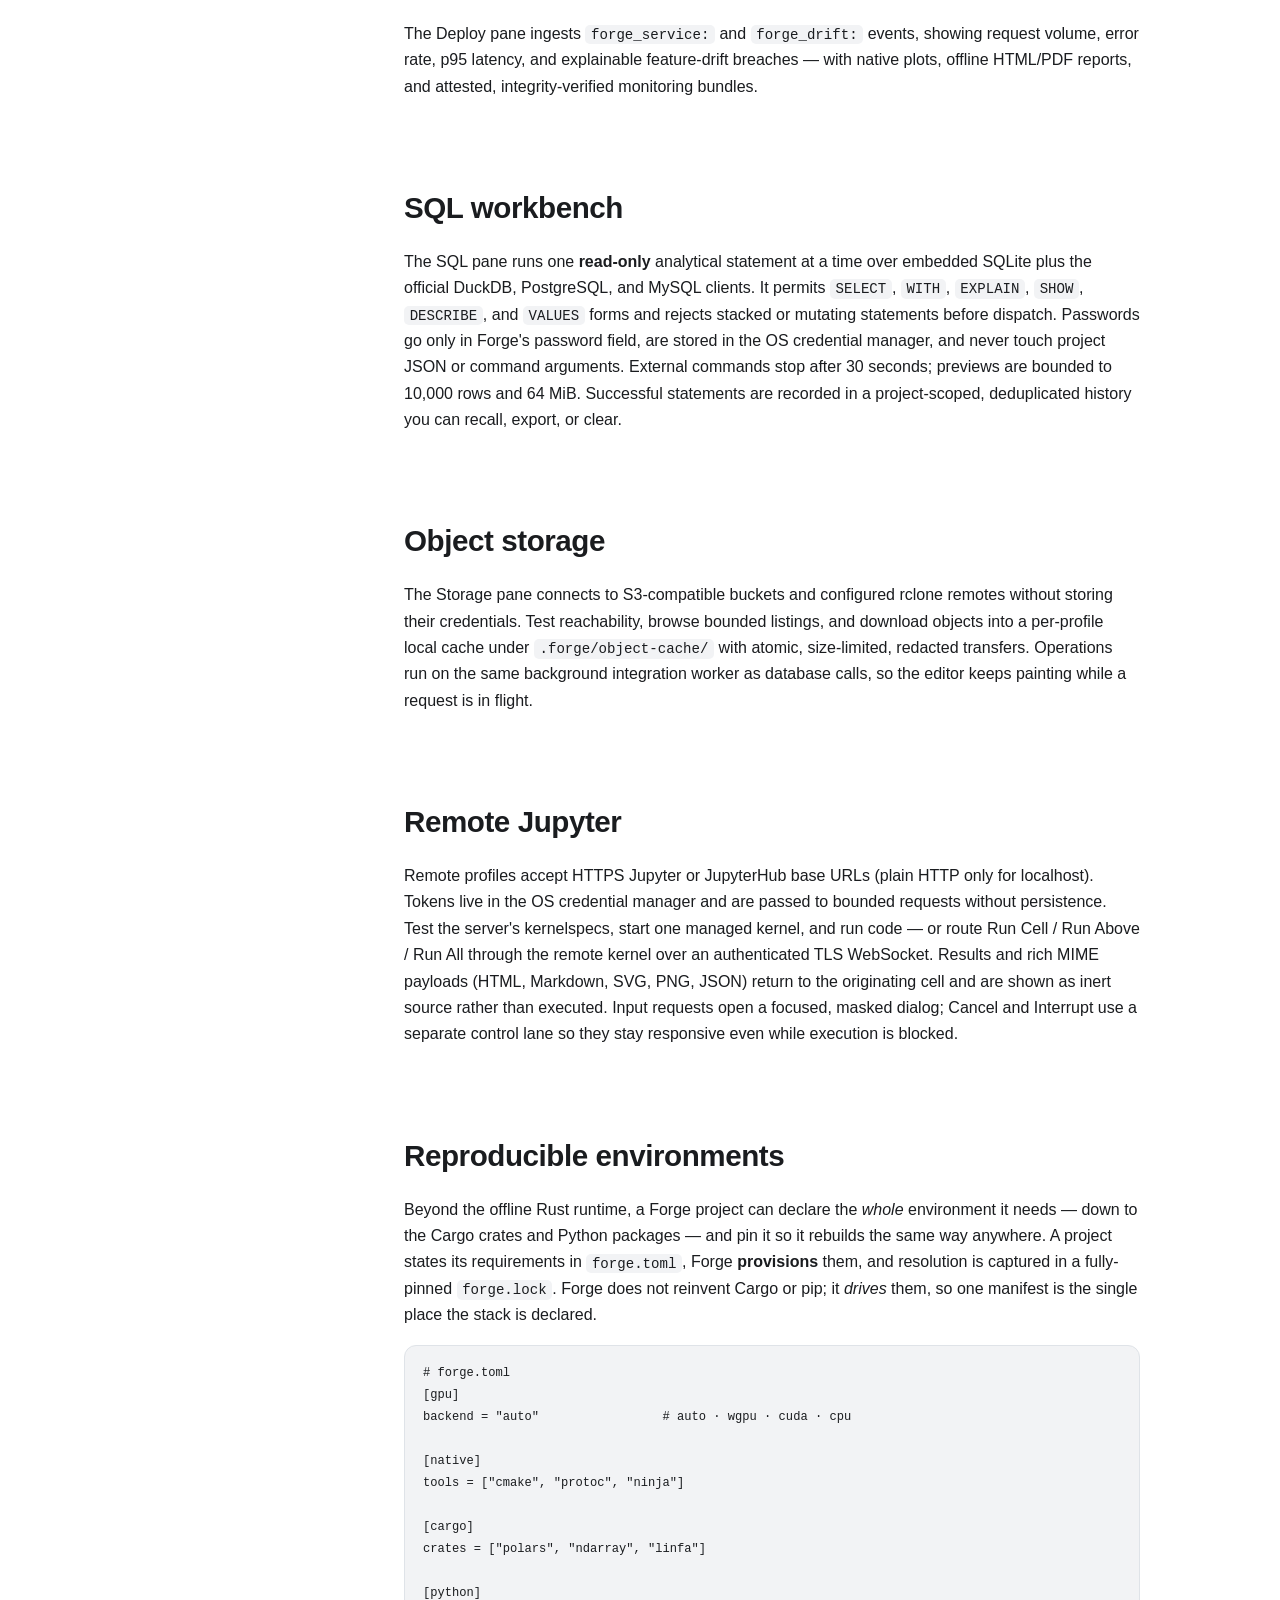
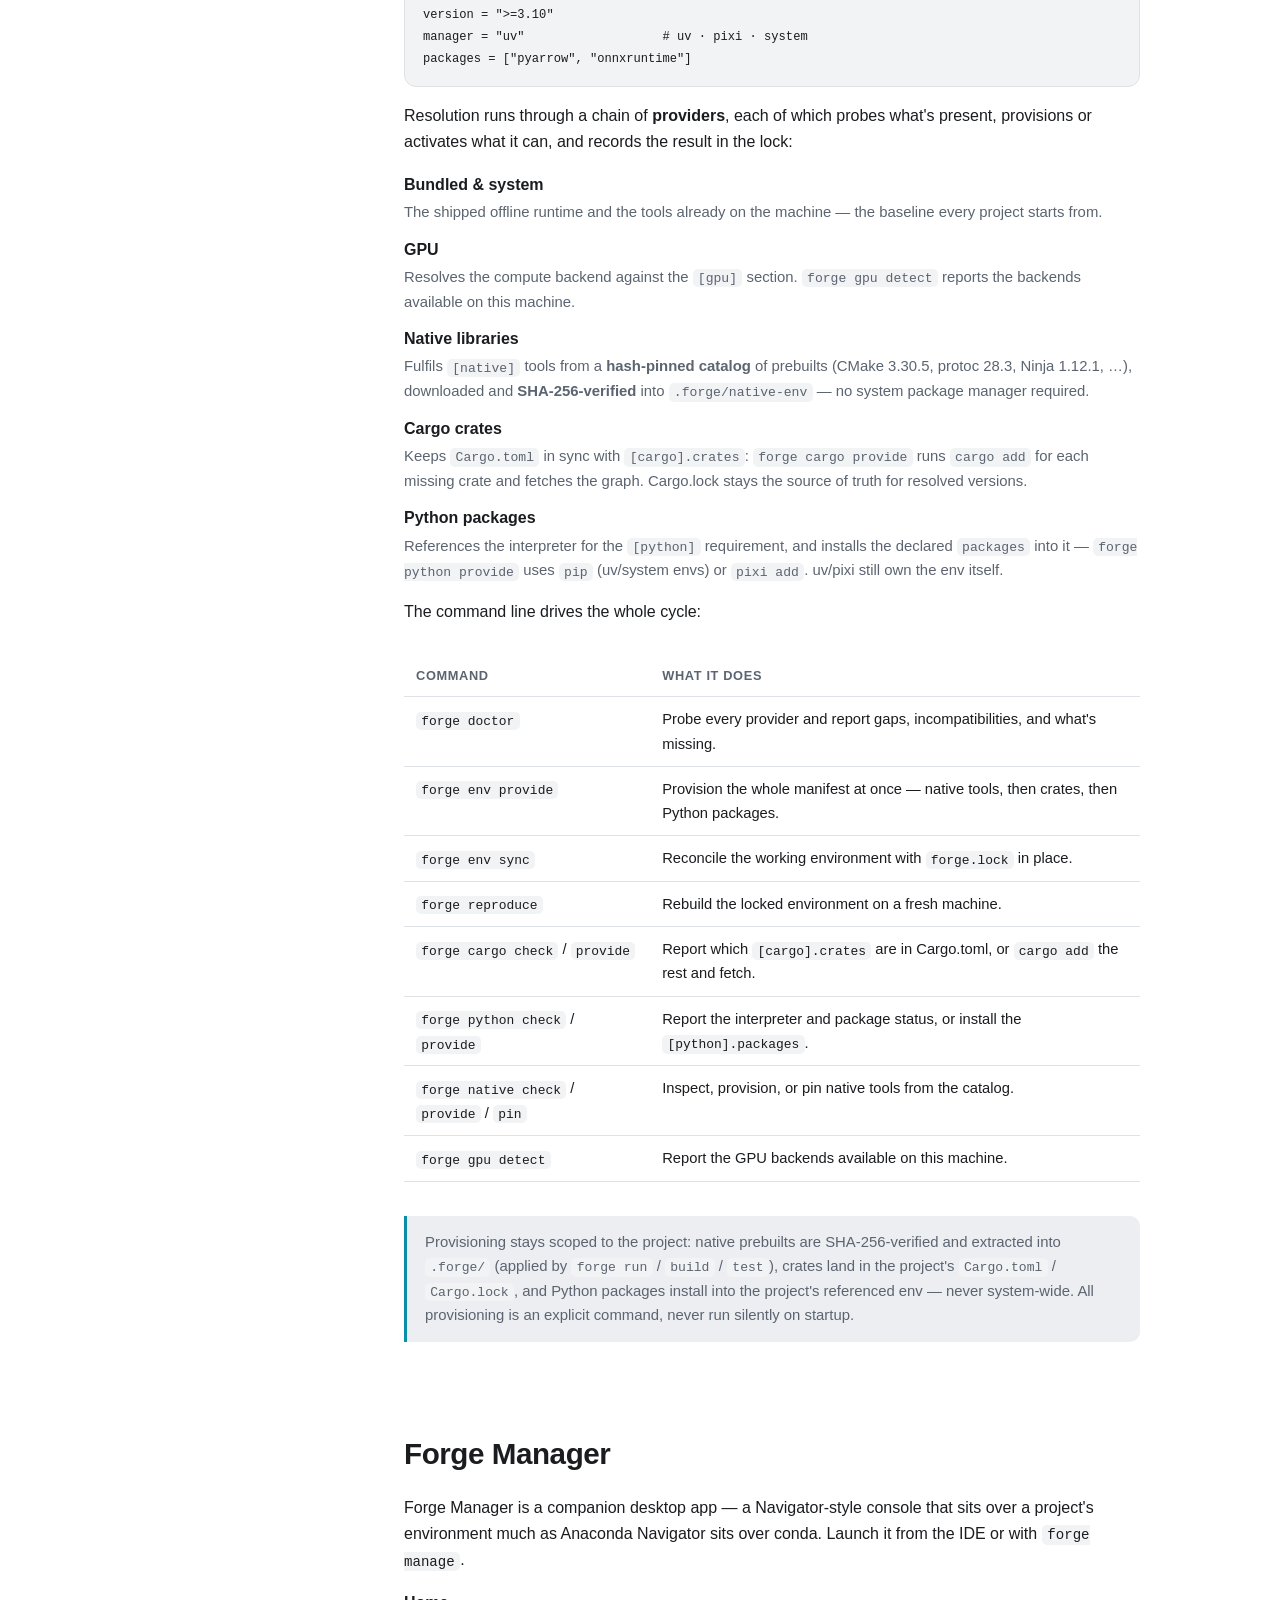
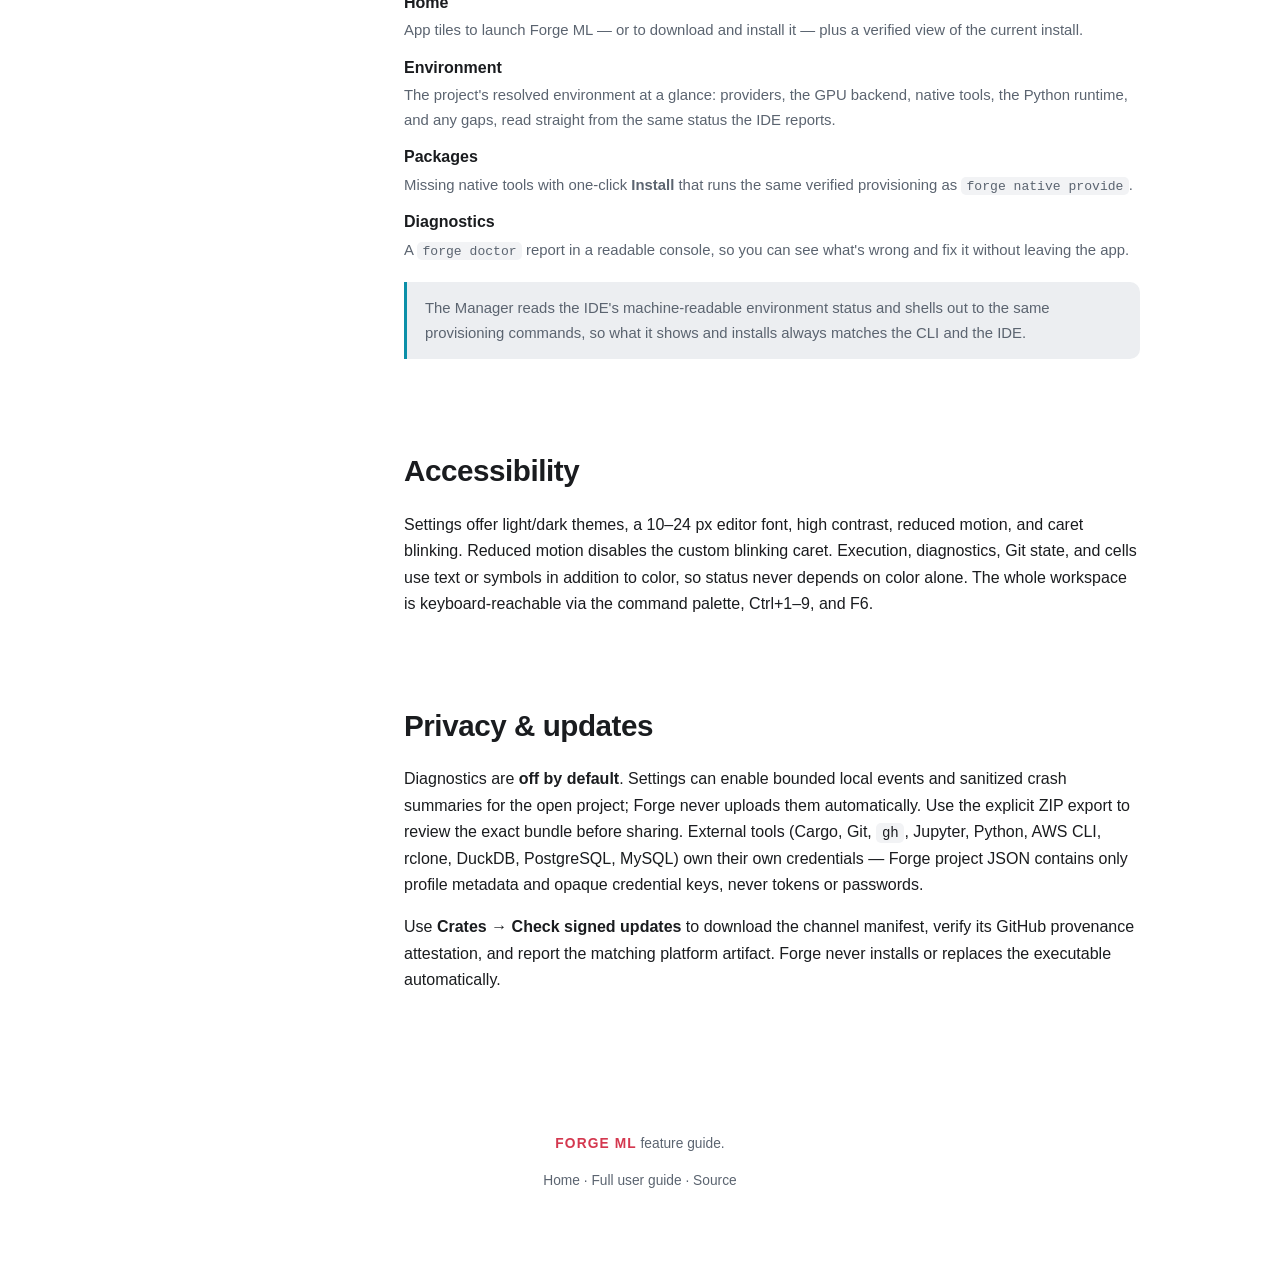
==== commit fe1f32f4: "release: v1.16.0 Bump the 7 workspace crate versions 1.15.0 -> 1.16.0, the site/guide download links" ====
--- a/site/guide.html
+++ b/site/guide.html
@@ -63,18 +63,18 @@
   <div class="body">
     <section id="install">
       <h2>Install &amp; run</h2>
-      <p><strong>Download v1.15.0</strong> — native installers with the offline Rust runtime bundled in:</p>
+      <p><strong>Download v1.16.0</strong> — native installers with the offline Rust runtime bundled in:</p>
       <ul>
         <li><strong>Windows</strong> (10/11, x64):
-          <a href="https://github.com/mi7plus/forge-ml/releases/download/v1.15.0/forge_ide_1.15.0_x64-setup.exe">Installer&nbsp;(.exe)</a>
-          · portable <a href="https://github.com/mi7plus/forge-ml/releases/download/v1.15.0/forge_ide.exe">forge_ide.exe</a></li>
+          <a href="https://github.com/mi7plus/forge-ml/releases/download/v1.16.0/forge_ide_1.16.0_x64-setup.exe">Installer&nbsp;(.exe)</a>
+          · portable <a href="https://github.com/mi7plus/forge-ml/releases/download/v1.16.0/forge_ide.exe">forge_ide.exe</a></li>
         <li><strong>macOS</strong> (Apple Silicon):
-          <a href="https://github.com/mi7plus/forge-ml/releases/download/v1.15.0/Forge.ML_1.15.0_aarch64.dmg">Disk image&nbsp;(.dmg)</a></li>
+          <a href="https://github.com/mi7plus/forge-ml/releases/download/v1.16.0/Forge.ML_1.16.0_aarch64.dmg">Disk image&nbsp;(.dmg)</a></li>
         <li><strong>Linux</strong> (x86_64):
-          <a href="https://github.com/mi7plus/forge-ml/releases/download/v1.15.0/forge_ide_1.15.0_x86_64.AppImage">AppImage</a>
-          · <a href="https://github.com/mi7plus/forge-ml/releases/download/v1.15.0/forge_ide_1.15.0_amd64.deb">.deb</a></li>
+          <a href="https://github.com/mi7plus/forge-ml/releases/download/v1.16.0/forge_ide_1.16.0_x86_64.AppImage">AppImage</a>
+          · <a href="https://github.com/mi7plus/forge-ml/releases/download/v1.16.0/forge_ide_1.16.0_amd64.deb">.deb</a></li>
       </ul>
-      <p>Verify against <a href="https://github.com/mi7plus/forge-ml/releases/download/v1.15.0/SHA256SUMS">SHA256SUMS</a>,
+      <p>Verify against <a href="https://github.com/mi7plus/forge-ml/releases/download/v1.16.0/SHA256SUMS">SHA256SUMS</a>,
       or grab any build from <a href="https://github.com/mi7plus/forge-ml/releases/latest">all releases</a>.</p>
       <p>Prefer to build from source? Forge ML is a Cargo workspace. On Windows, use a Visual Studio Native
       Tools command prompt so Cargo can find the MSVC linker:</p>
--- a/site/styles.css
+++ b/site/styles.css
@@ -128,6 +128,8 @@
 
 /* Feature grid */
 .grid { display: grid; grid-template-columns: repeat(auto-fit, minmax(240px, 1fr)); gap: 18px; margin-top: 28px; }
+/* Balanced 2-up grid for 4-card sections (avoids an orphan card in a 3-up auto-fit). */
+.grid-2 { grid-template-columns: repeat(2, minmax(0, 1fr)); }
 .card {
   background: var(--surface); border: 1px solid var(--border); border-radius: var(--radius);
   padding: 22px; box-shadow: var(--shadow-sm); transition: border-color .15s ease, transform .12s ease;
@@ -164,7 +166,7 @@
 /* Split feature rows */
 .rows { display: grid; gap: 18px; margin-top: 26px; }
 .row2 { display: grid; grid-template-columns: 200px 1fr; gap: 20px; align-items: start; padding: 18px; border: 1px solid var(--border); border-radius: var(--radius); background: var(--surface); }
-@media (max-width: 640px) { .row2 { grid-template-columns: 1fr; } }
+@media (max-width: 640px) { .row2 { grid-template-columns: 1fr; } .grid-2 { grid-template-columns: 1fr; } }
 .row2 .rk { font-weight: 700; font-size: 1rem; }
 .row2 .rk .tag { display: inline-block; margin-top: 8px; font-size: .7rem; letter-spacing: .1em; text-transform: uppercase; color: var(--cyan); }
 .row2 p { margin: 0; color: var(--muted); font-size: .93rem; }
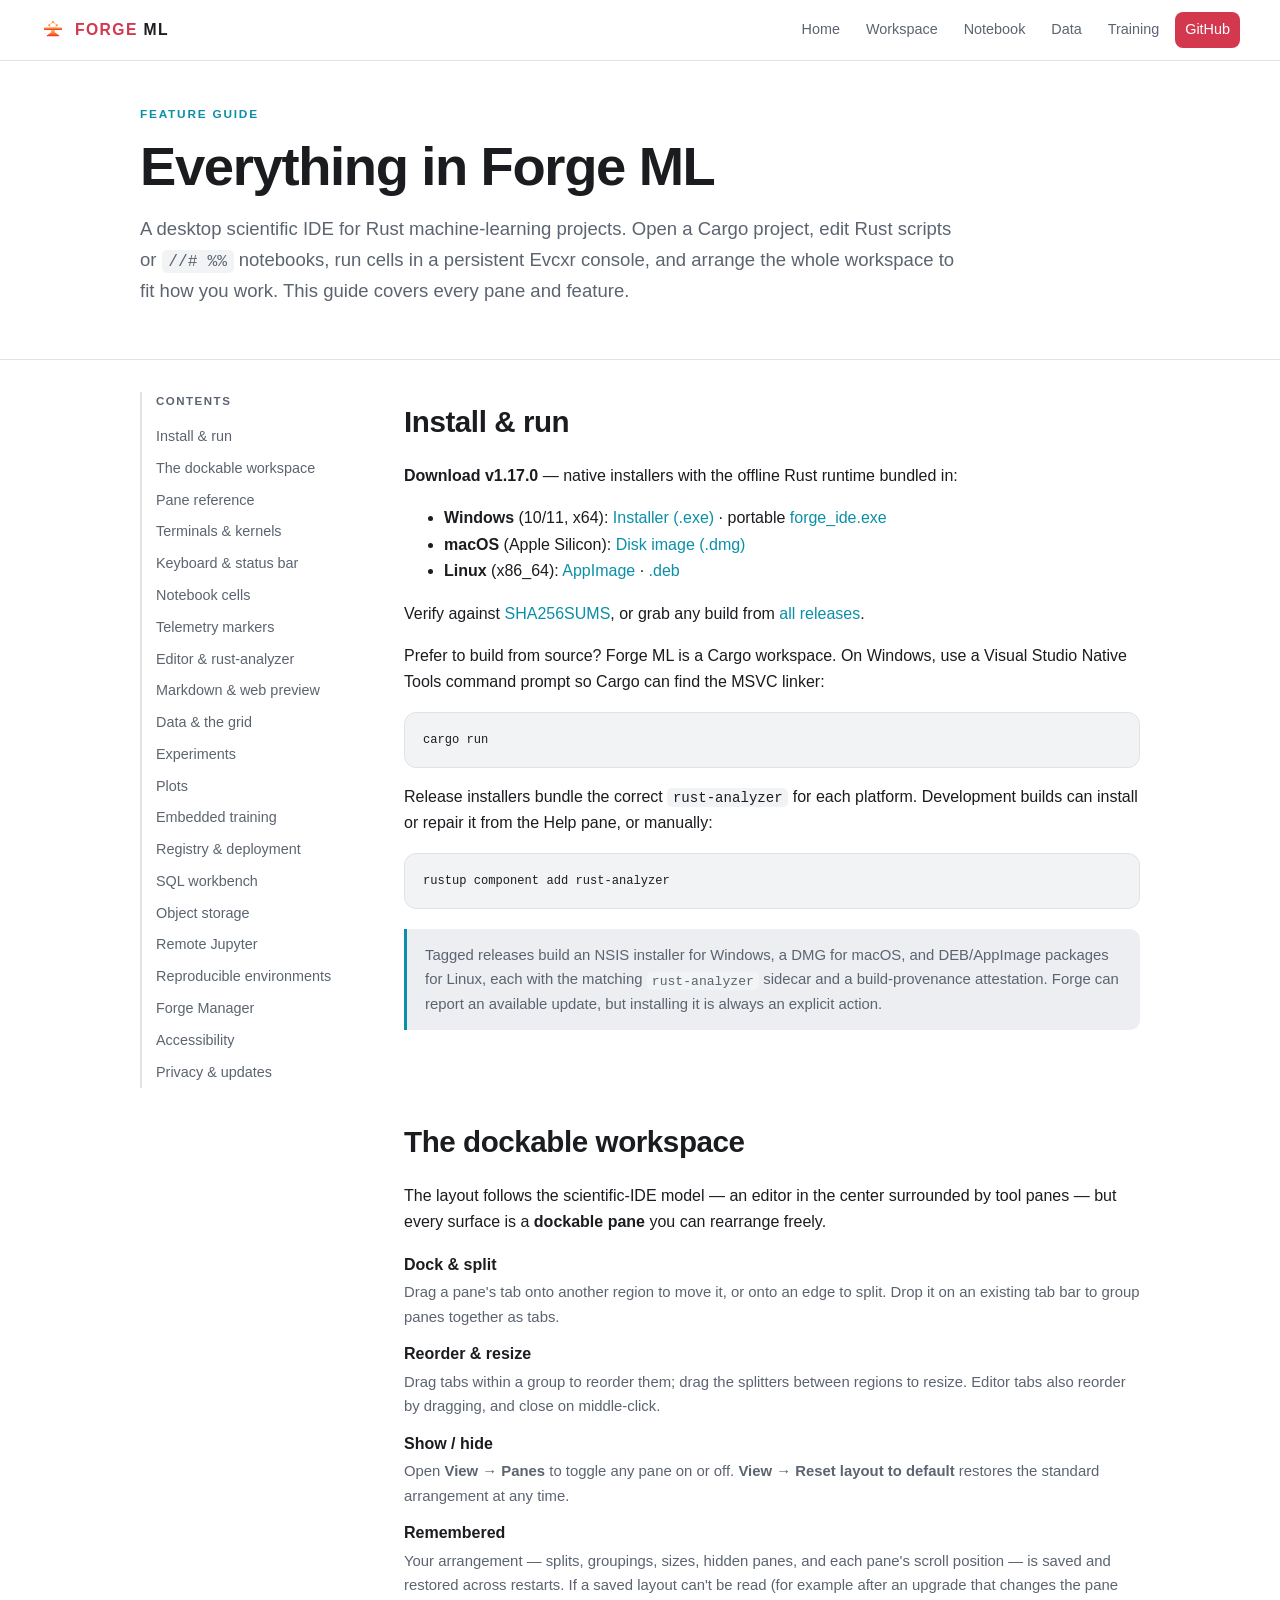
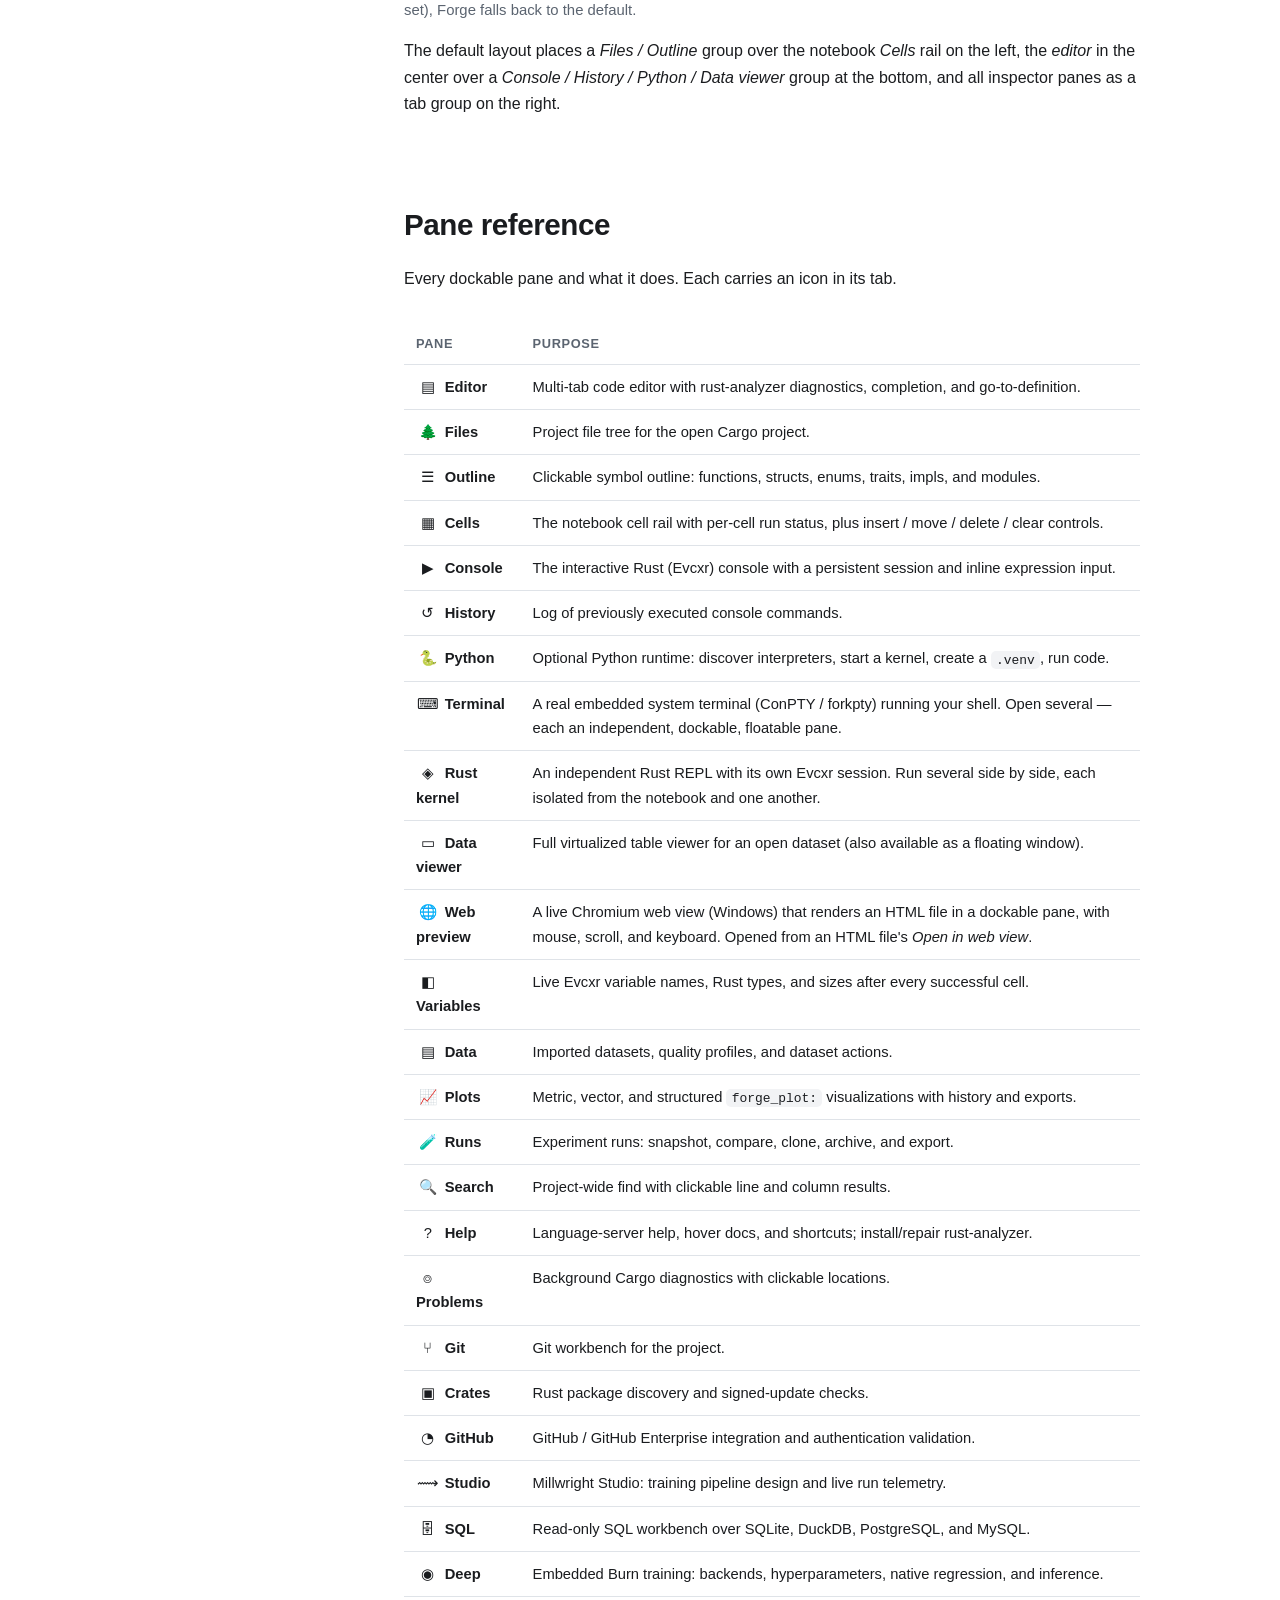
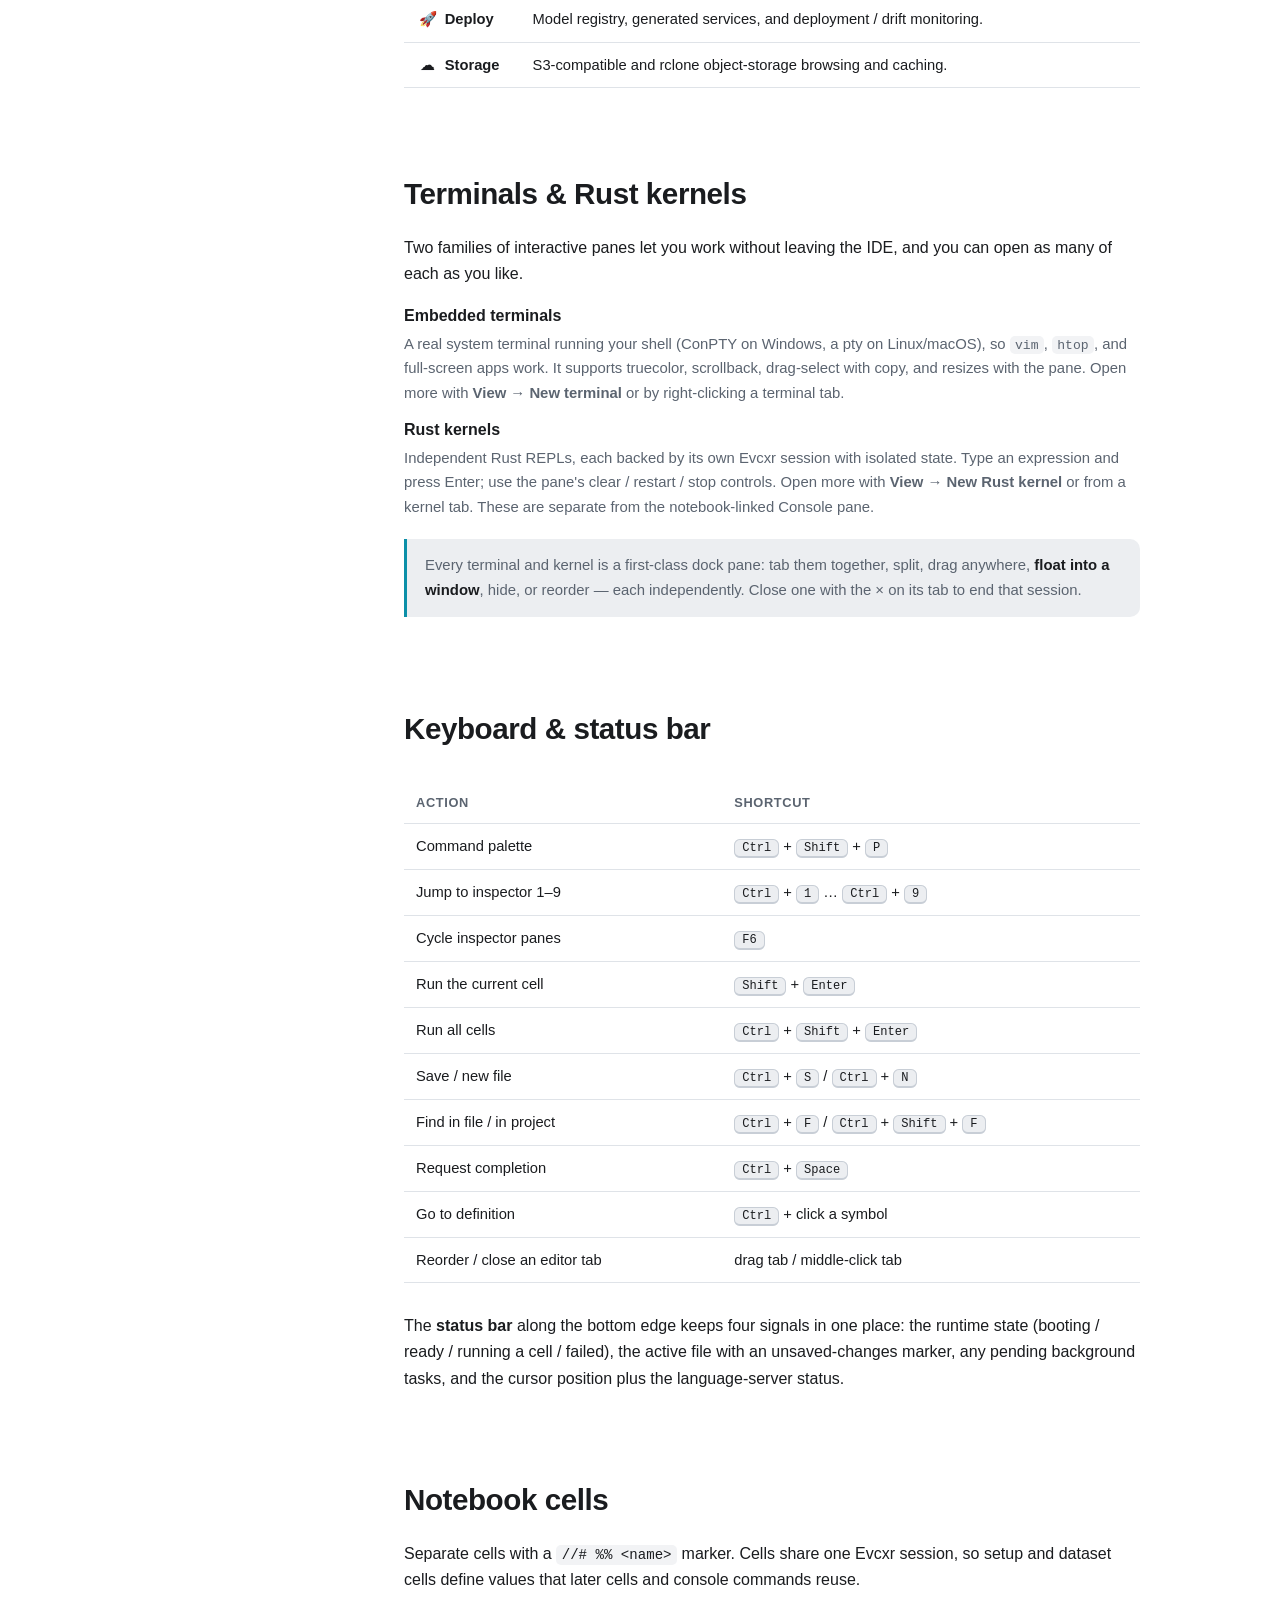
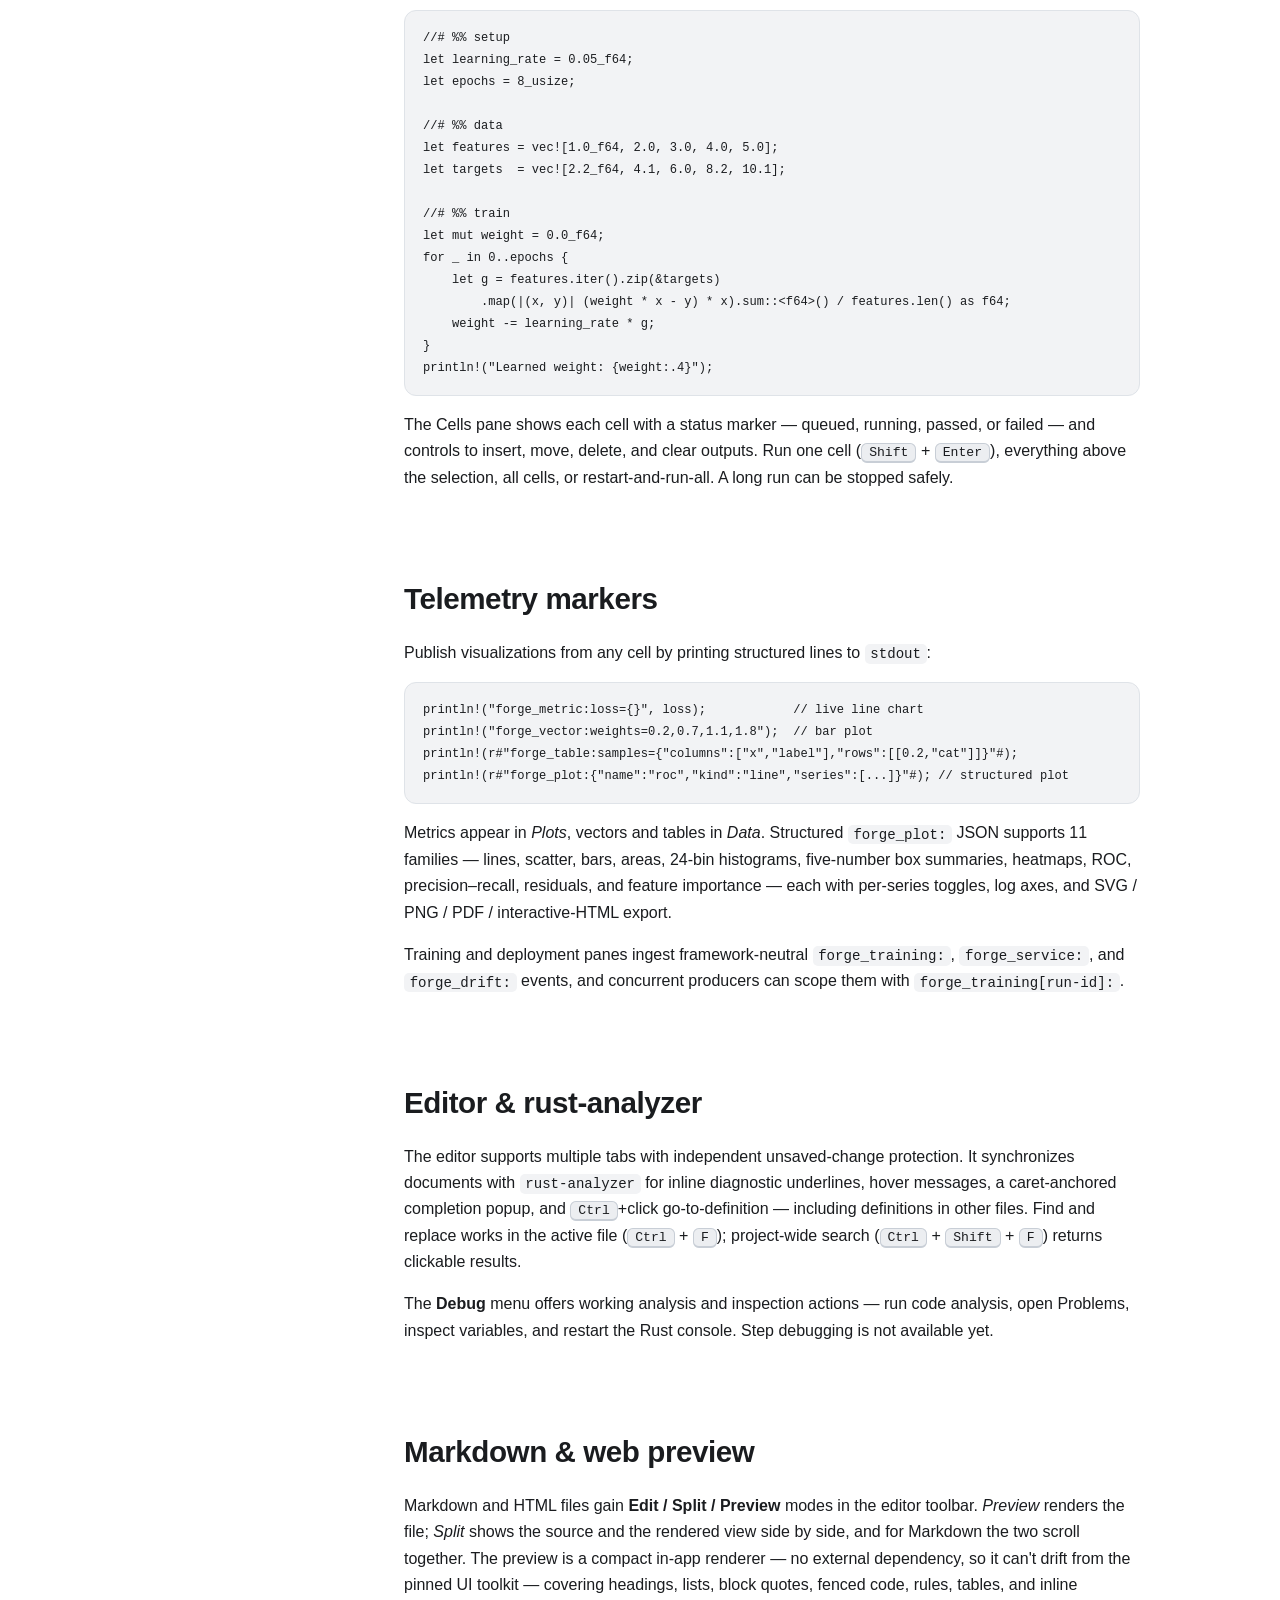
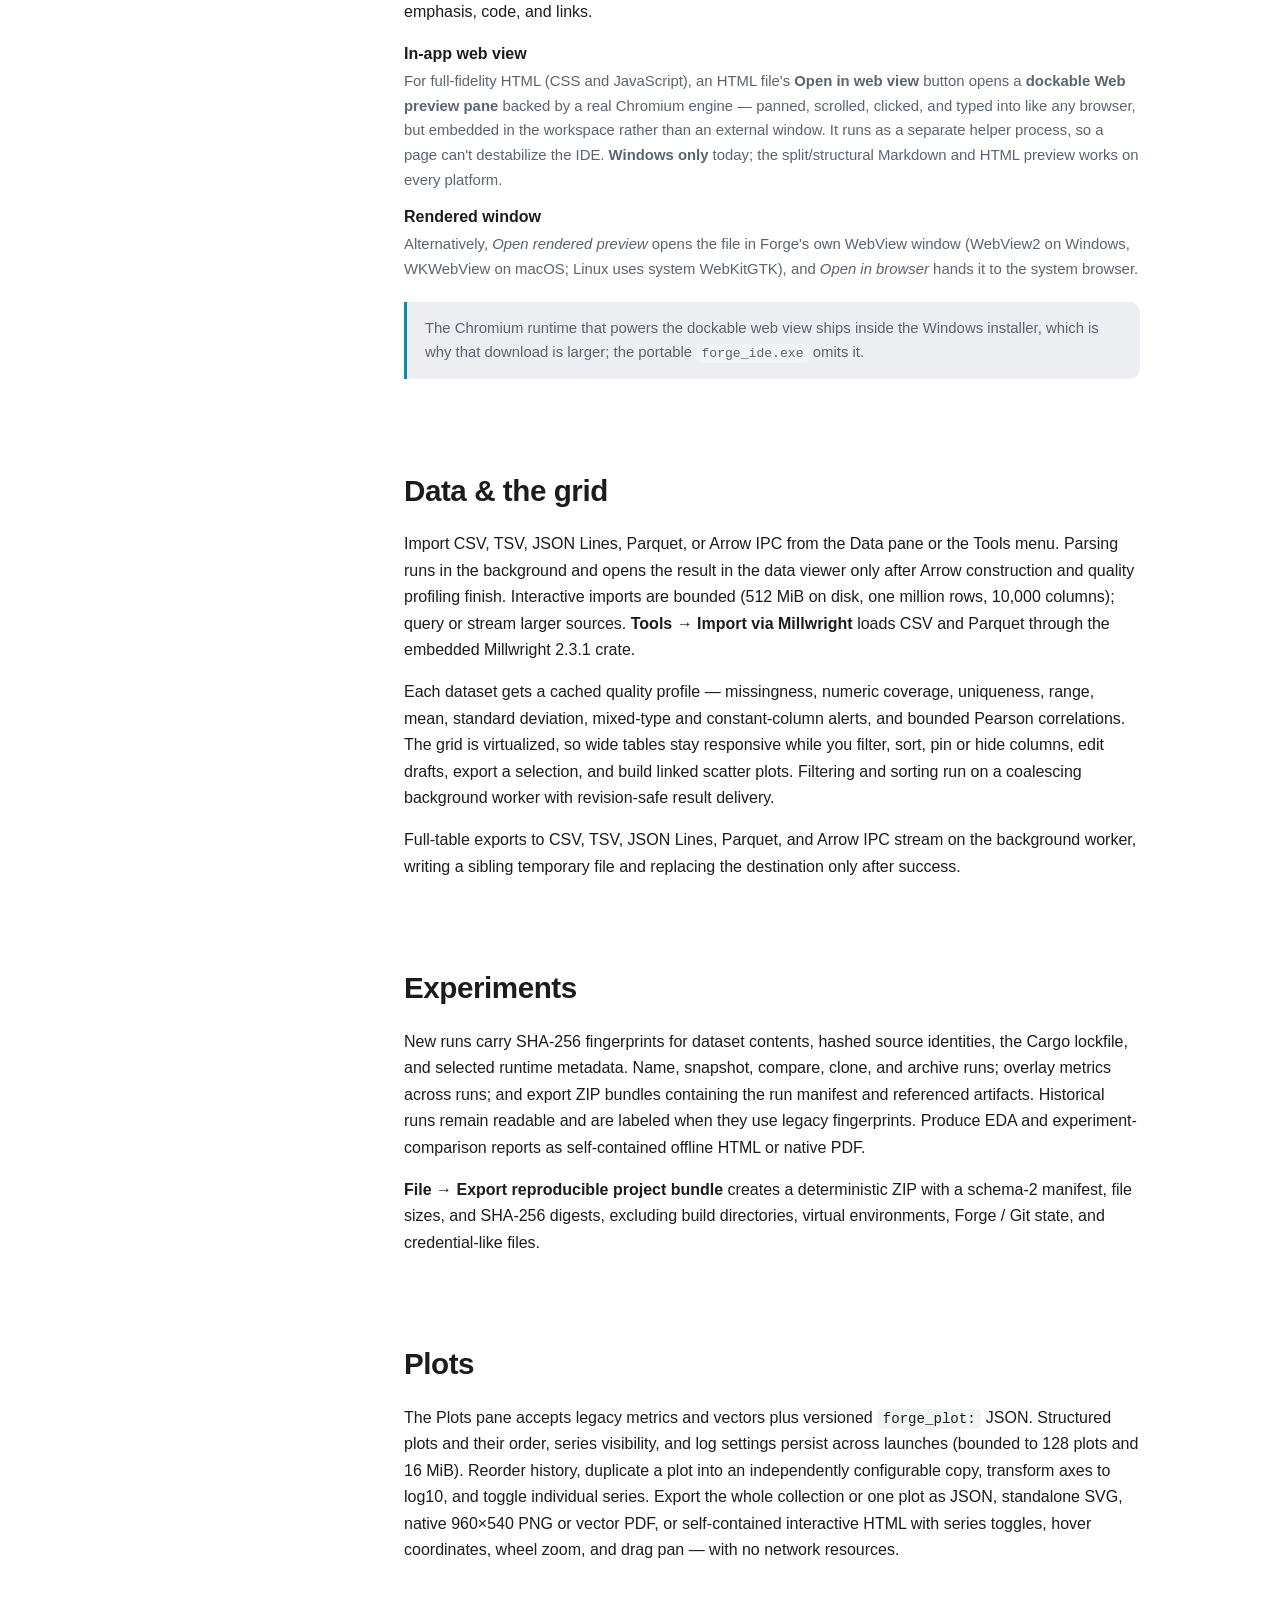
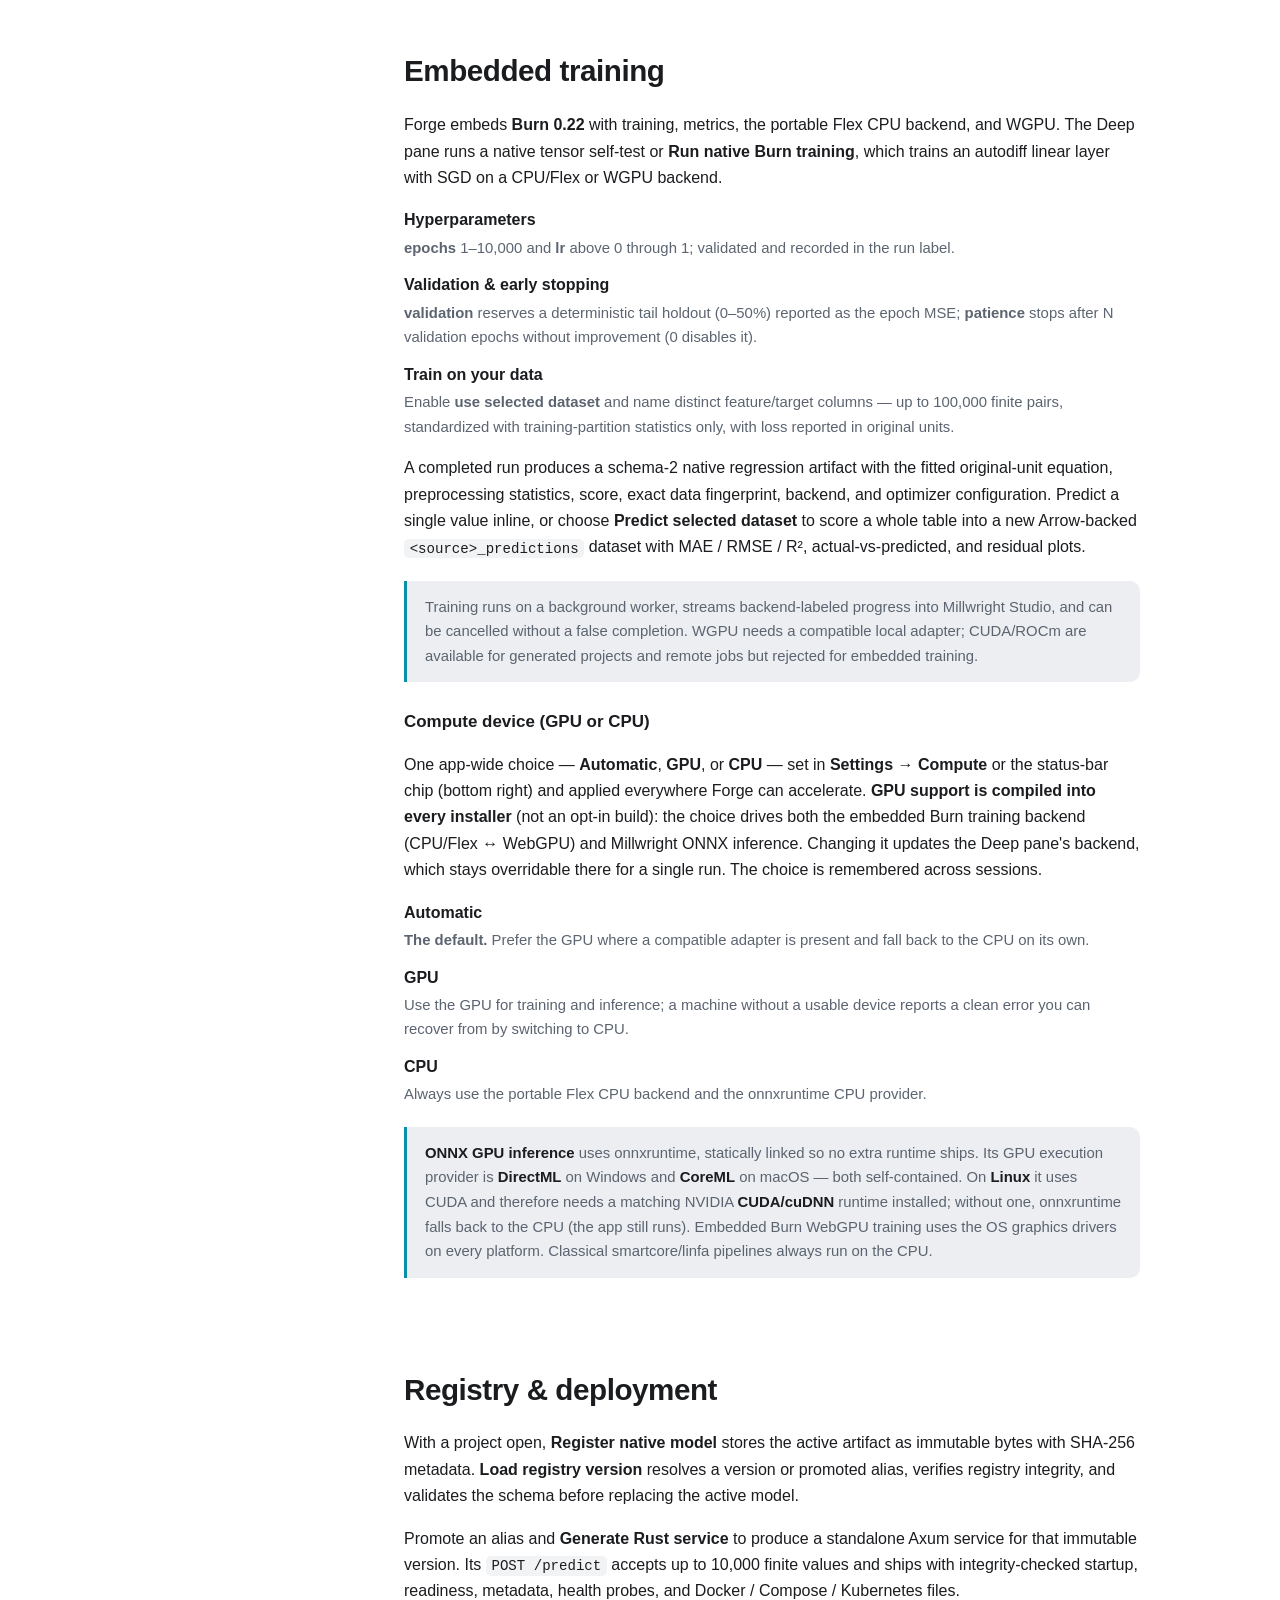
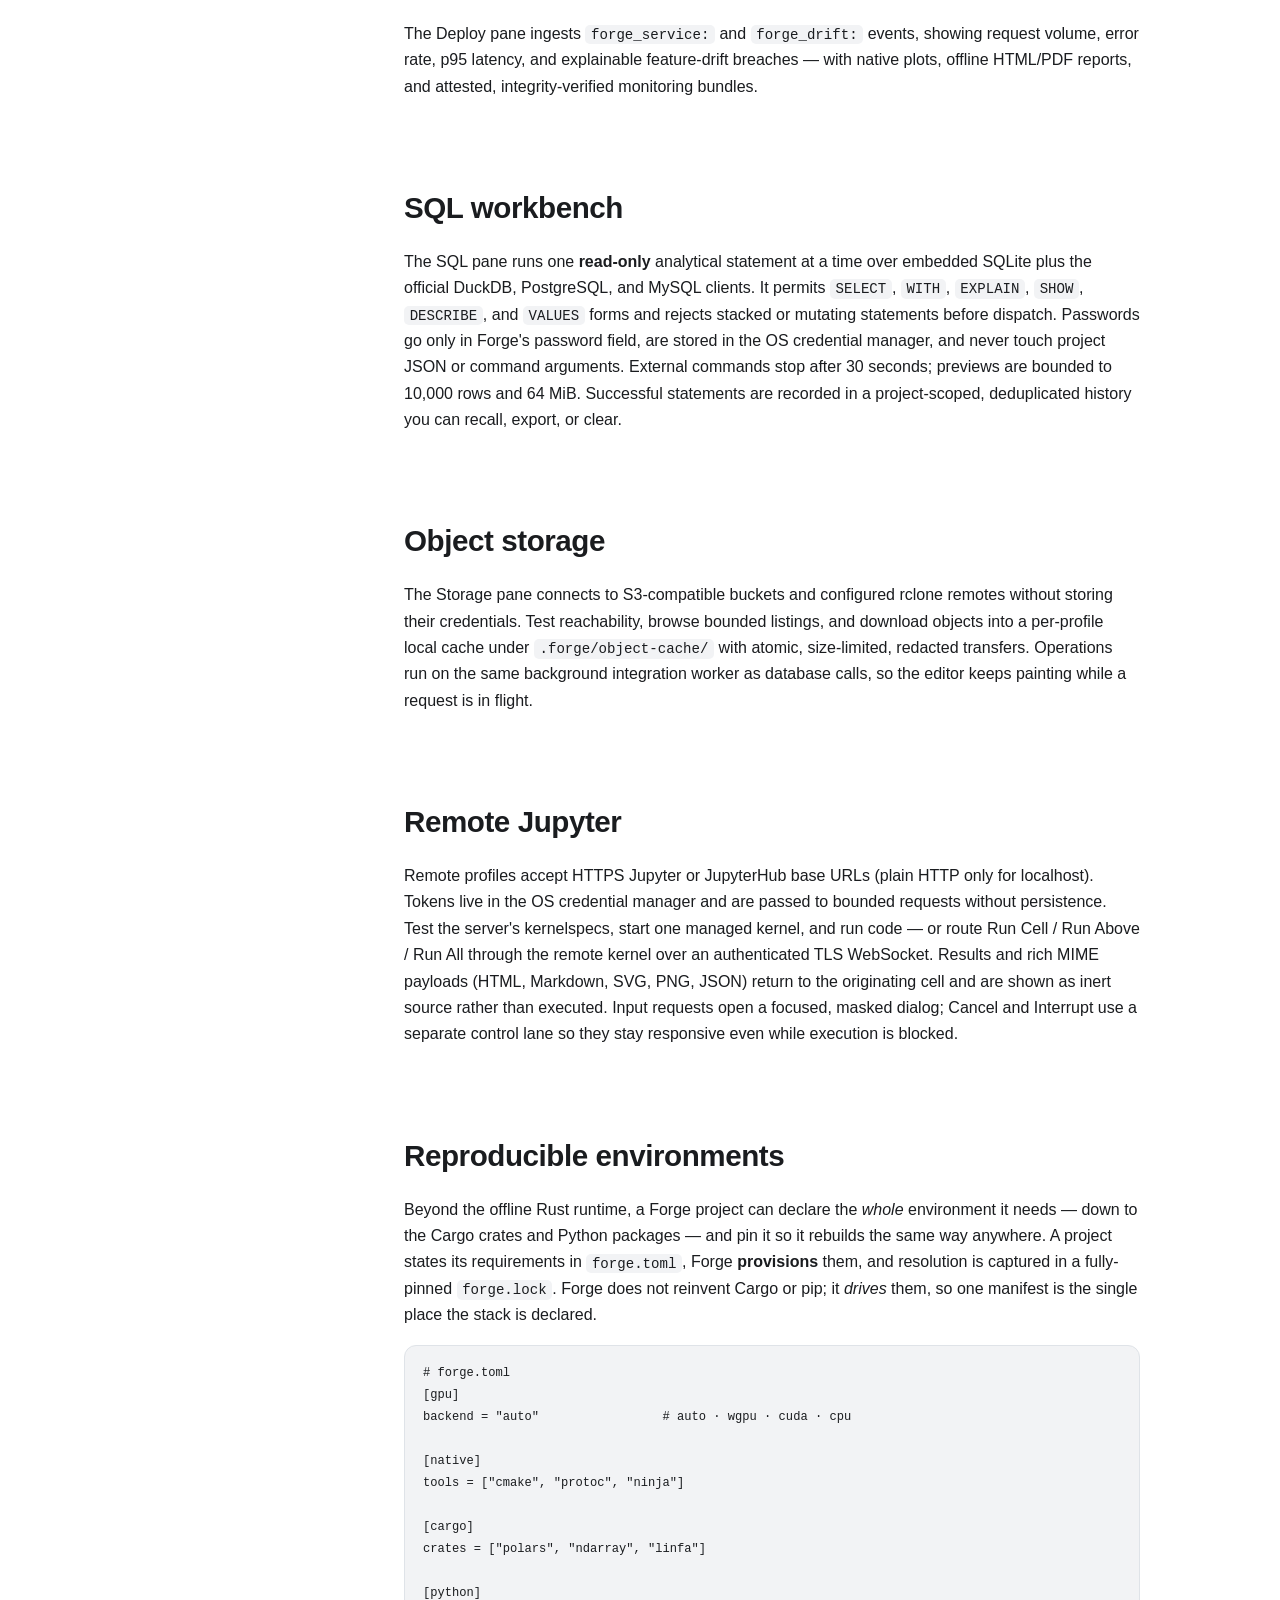
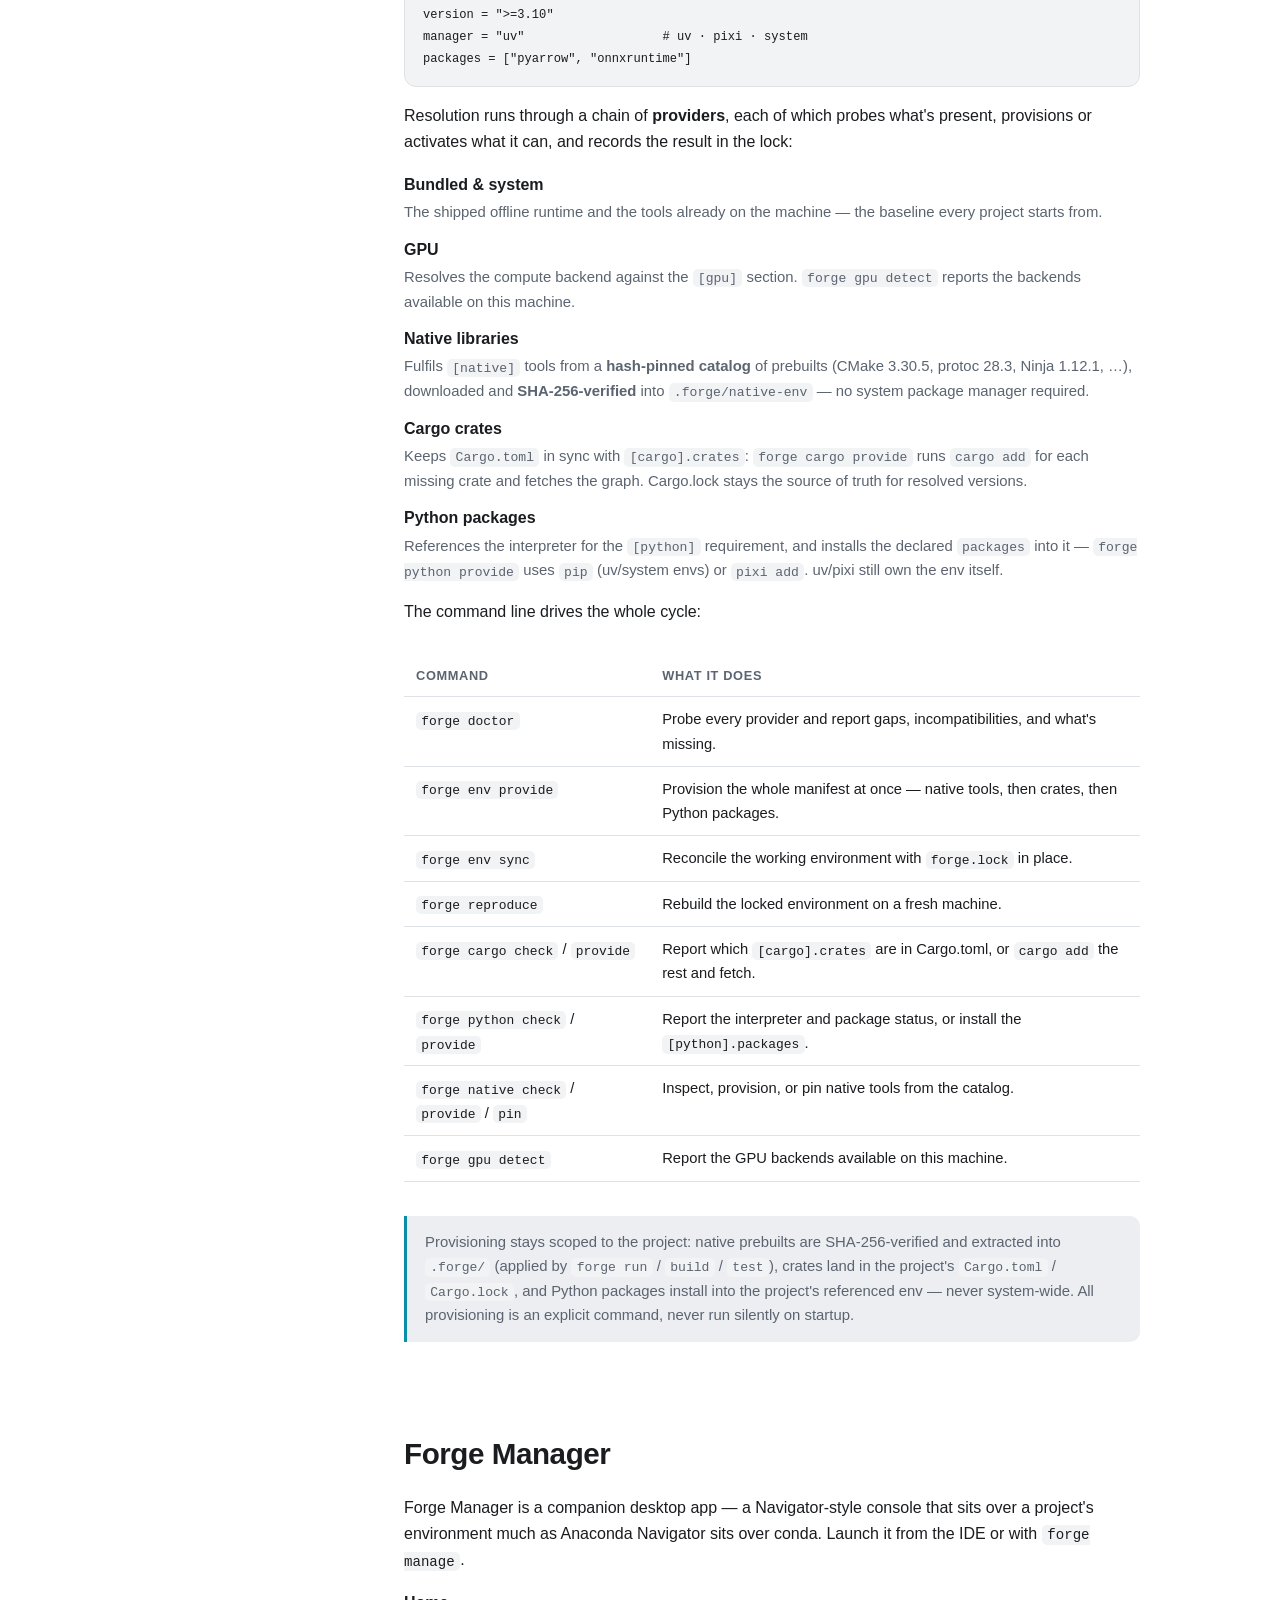
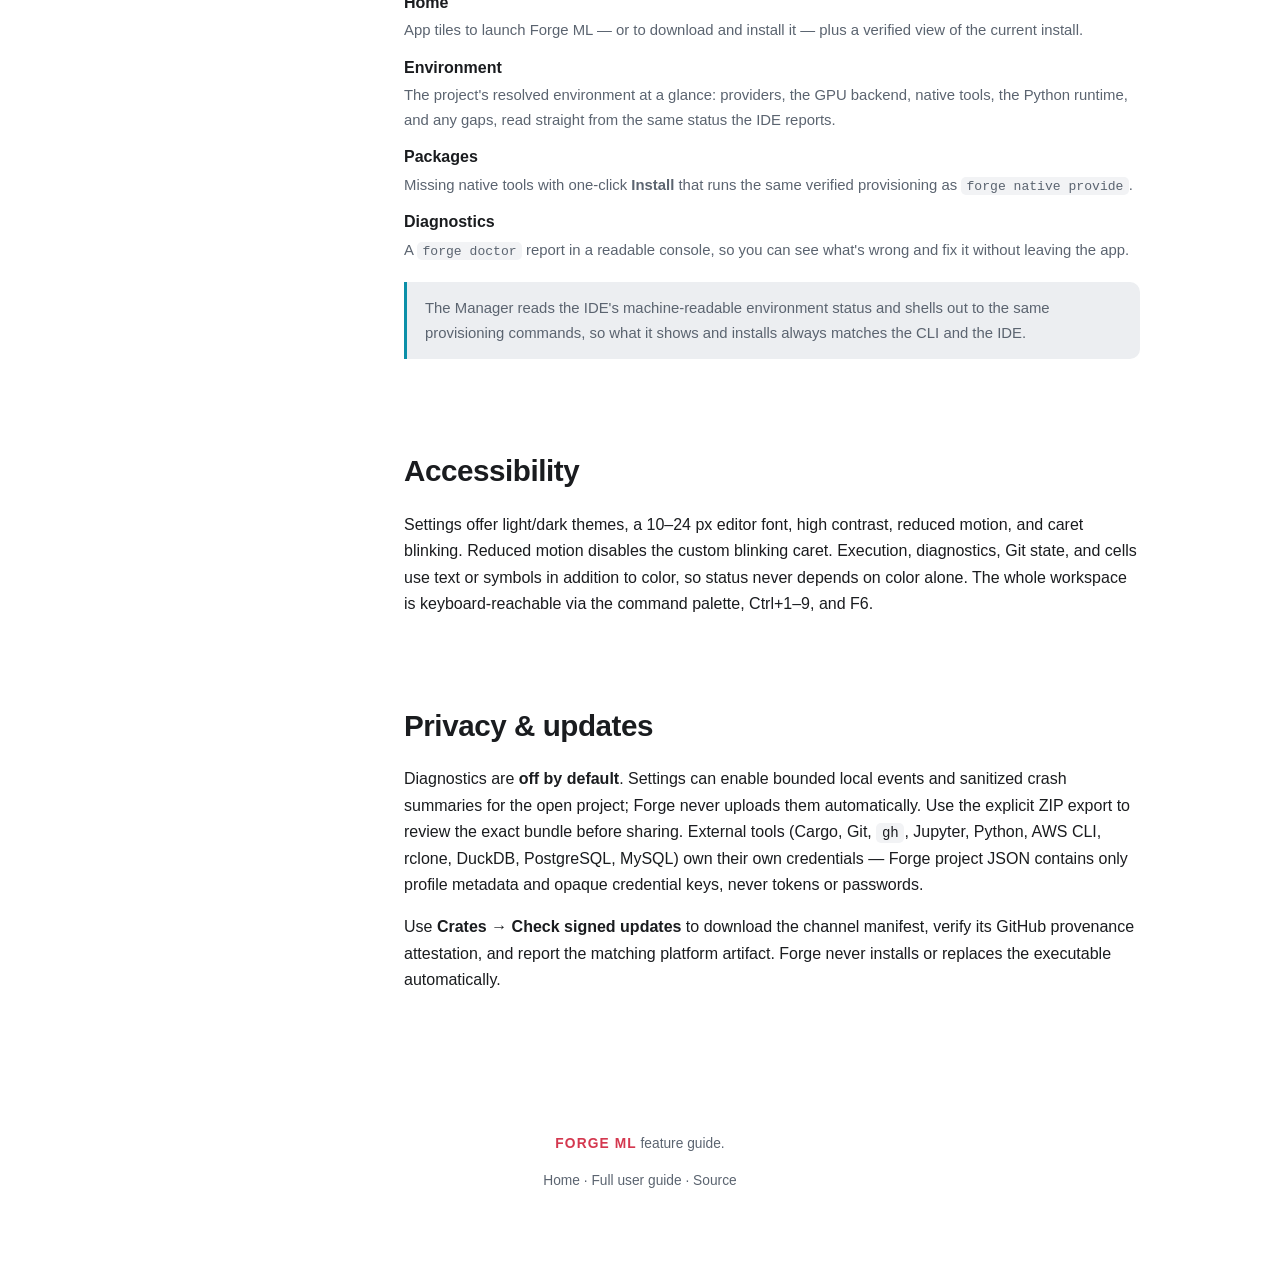
==== commit 7932194a: "release: v1.17.0 Bump the 7 workspace crate versions 1.16.0 -> 1.17.0, the site/guide download links" ====
--- a/site/guide.html
+++ b/site/guide.html
@@ -63,18 +63,18 @@
   <div class="body">
     <section id="install">
       <h2>Install &amp; run</h2>
-      <p><strong>Download v1.16.0</strong> — native installers with the offline Rust runtime bundled in:</p>
+      <p><strong>Download v1.17.0</strong> — native installers with the offline Rust runtime bundled in:</p>
       <ul>
         <li><strong>Windows</strong> (10/11, x64):
-          <a href="https://github.com/mi7plus/forge-ml/releases/download/v1.16.0/forge_ide_1.16.0_x64-setup.exe">Installer&nbsp;(.exe)</a>
-          · portable <a href="https://github.com/mi7plus/forge-ml/releases/download/v1.16.0/forge_ide.exe">forge_ide.exe</a></li>
+          <a href="https://github.com/mi7plus/forge-ml/releases/download/v1.17.0/forge_ide_1.17.0_x64-setup.exe">Installer&nbsp;(.exe)</a>
+          · portable <a href="https://github.com/mi7plus/forge-ml/releases/download/v1.17.0/forge_ide.exe">forge_ide.exe</a></li>
         <li><strong>macOS</strong> (Apple Silicon):
-          <a href="https://github.com/mi7plus/forge-ml/releases/download/v1.16.0/Forge.ML_1.16.0_aarch64.dmg">Disk image&nbsp;(.dmg)</a></li>
+          <a href="https://github.com/mi7plus/forge-ml/releases/download/v1.17.0/Forge.ML_1.17.0_aarch64.dmg">Disk image&nbsp;(.dmg)</a></li>
         <li><strong>Linux</strong> (x86_64):
-          <a href="https://github.com/mi7plus/forge-ml/releases/download/v1.16.0/forge_ide_1.16.0_x86_64.AppImage">AppImage</a>
-          · <a href="https://github.com/mi7plus/forge-ml/releases/download/v1.16.0/forge_ide_1.16.0_amd64.deb">.deb</a></li>
+          <a href="https://github.com/mi7plus/forge-ml/releases/download/v1.17.0/forge_ide_1.17.0_x86_64.AppImage">AppImage</a>
+          · <a href="https://github.com/mi7plus/forge-ml/releases/download/v1.17.0/forge_ide_1.17.0_amd64.deb">.deb</a></li>
       </ul>
-      <p>Verify against <a href="https://github.com/mi7plus/forge-ml/releases/download/v1.16.0/SHA256SUMS">SHA256SUMS</a>,
+      <p>Verify against <a href="https://github.com/mi7plus/forge-ml/releases/download/v1.17.0/SHA256SUMS">SHA256SUMS</a>,
       or grab any build from <a href="https://github.com/mi7plus/forge-ml/releases/latest">all releases</a>.</p>
       <p>Prefer to build from source? Forge ML is a Cargo workspace. On Windows, use a Visual Studio Native
       Tools command prompt so Cargo can find the MSVC linker:</p>
